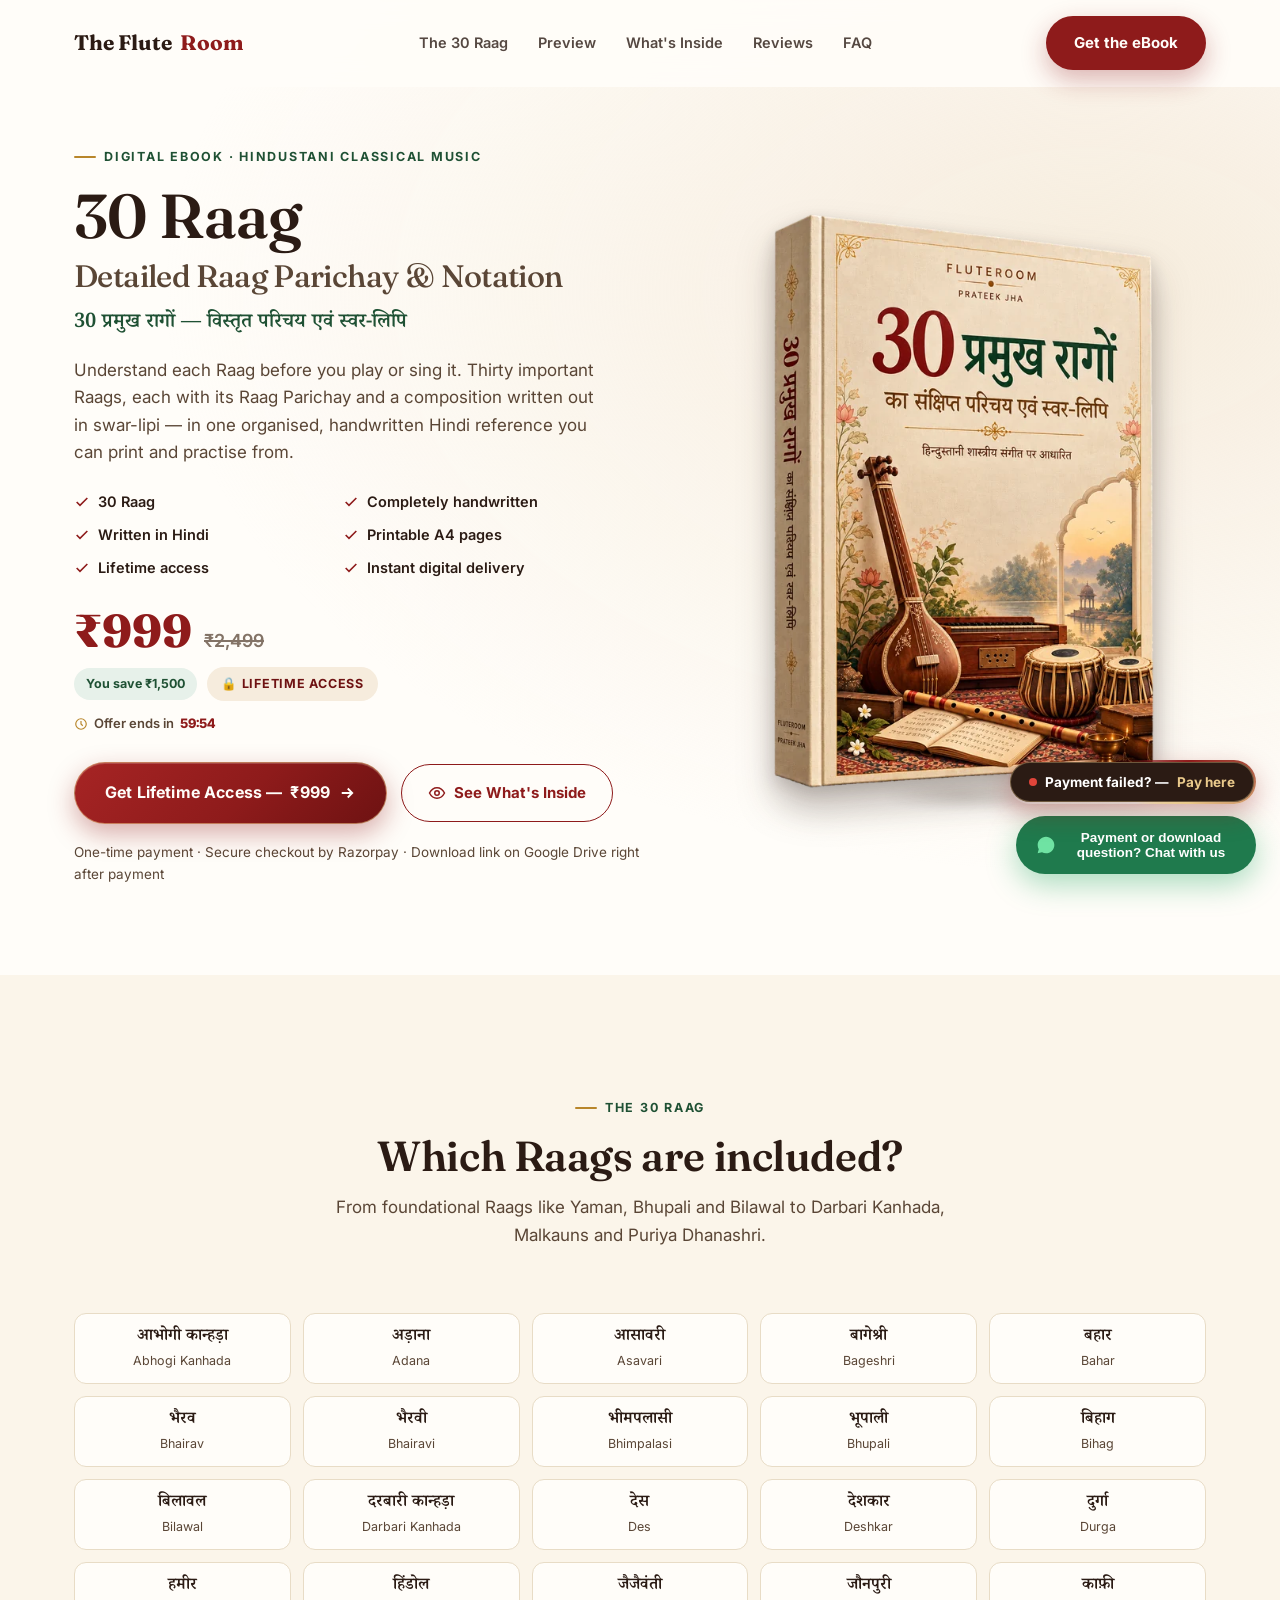
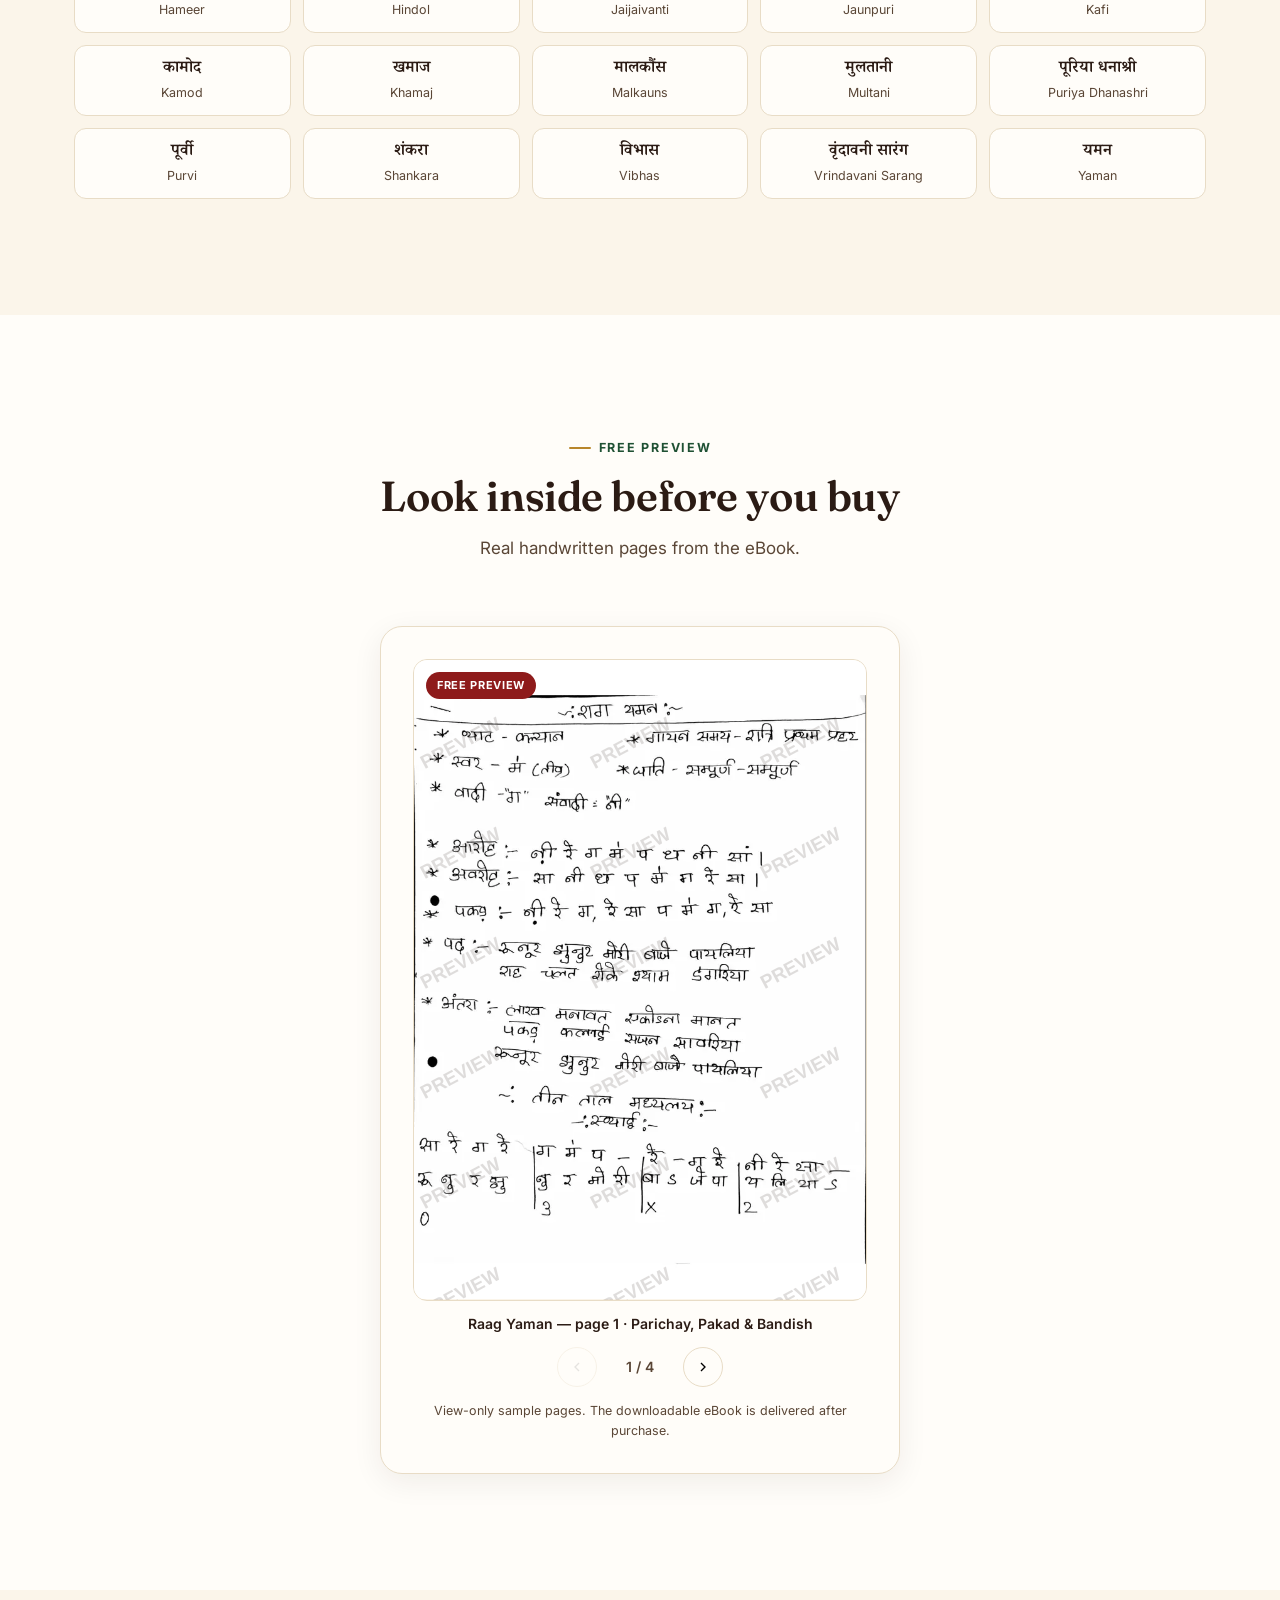
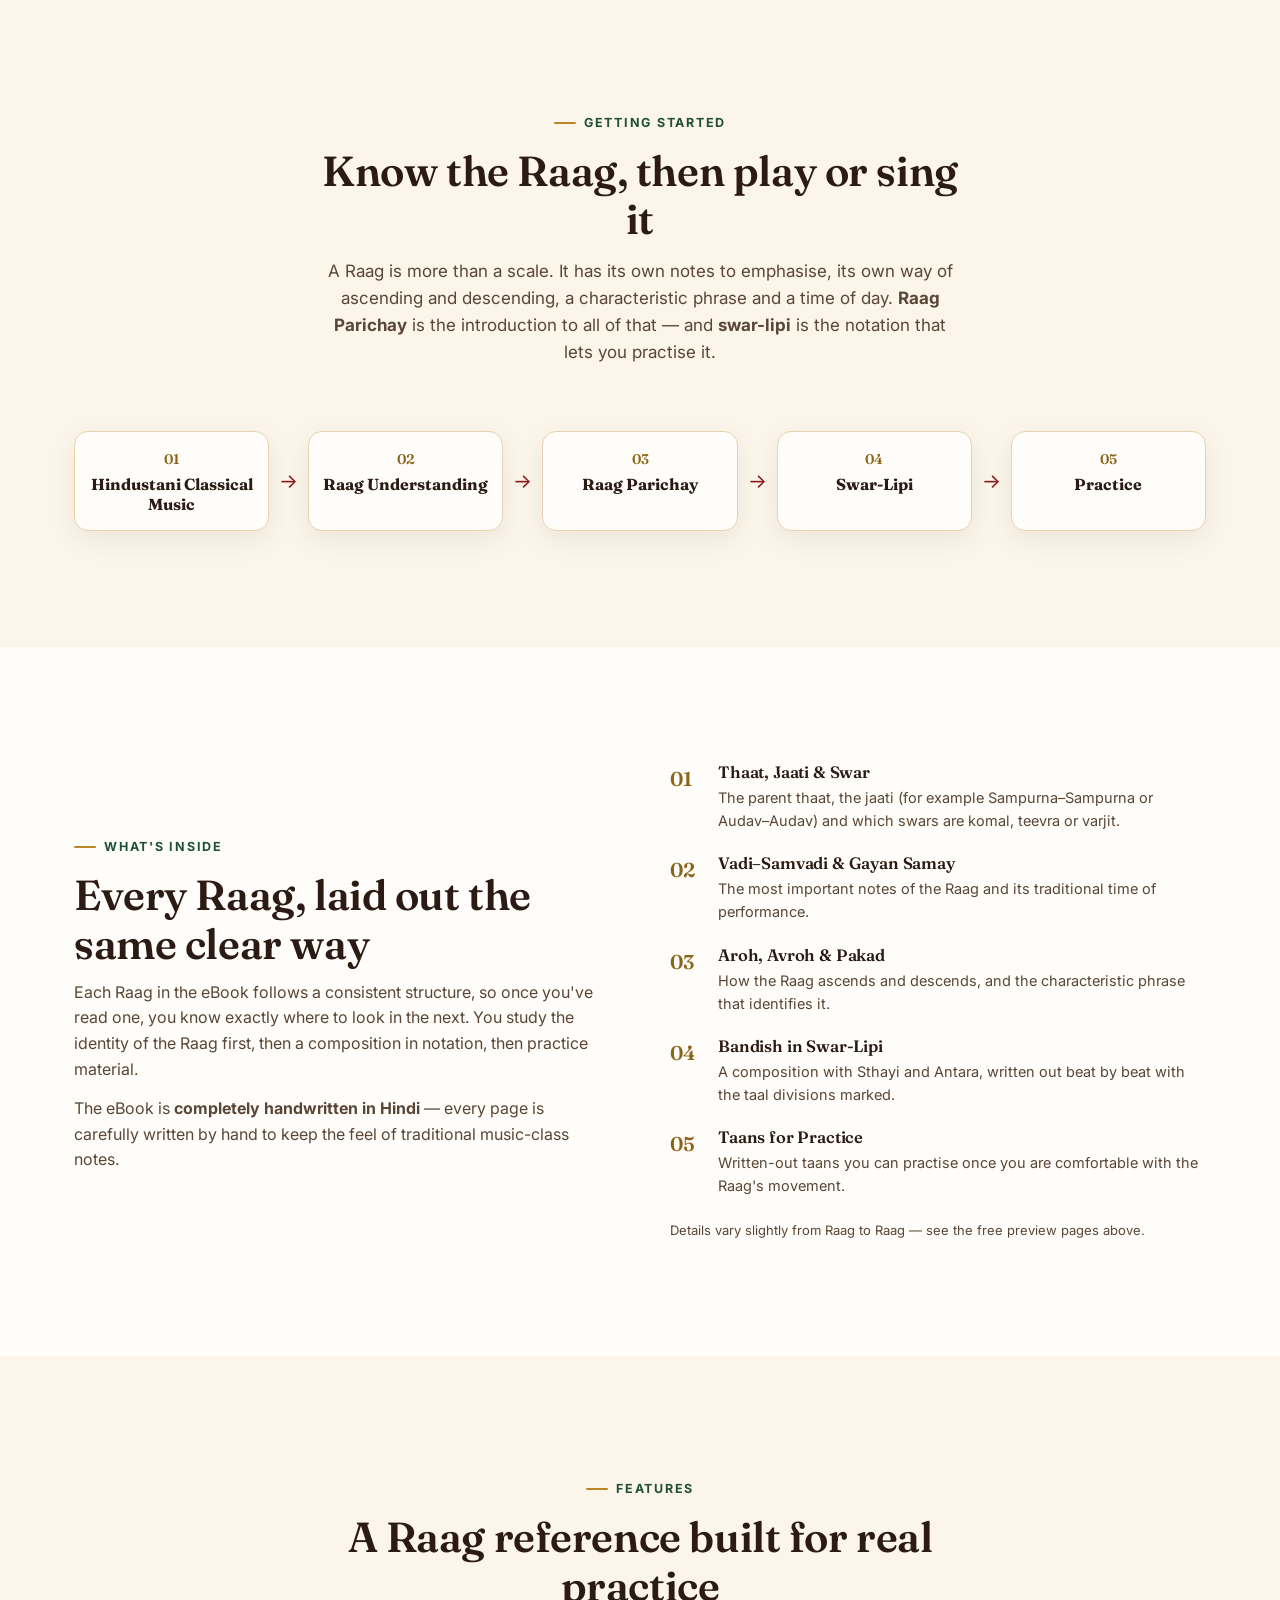
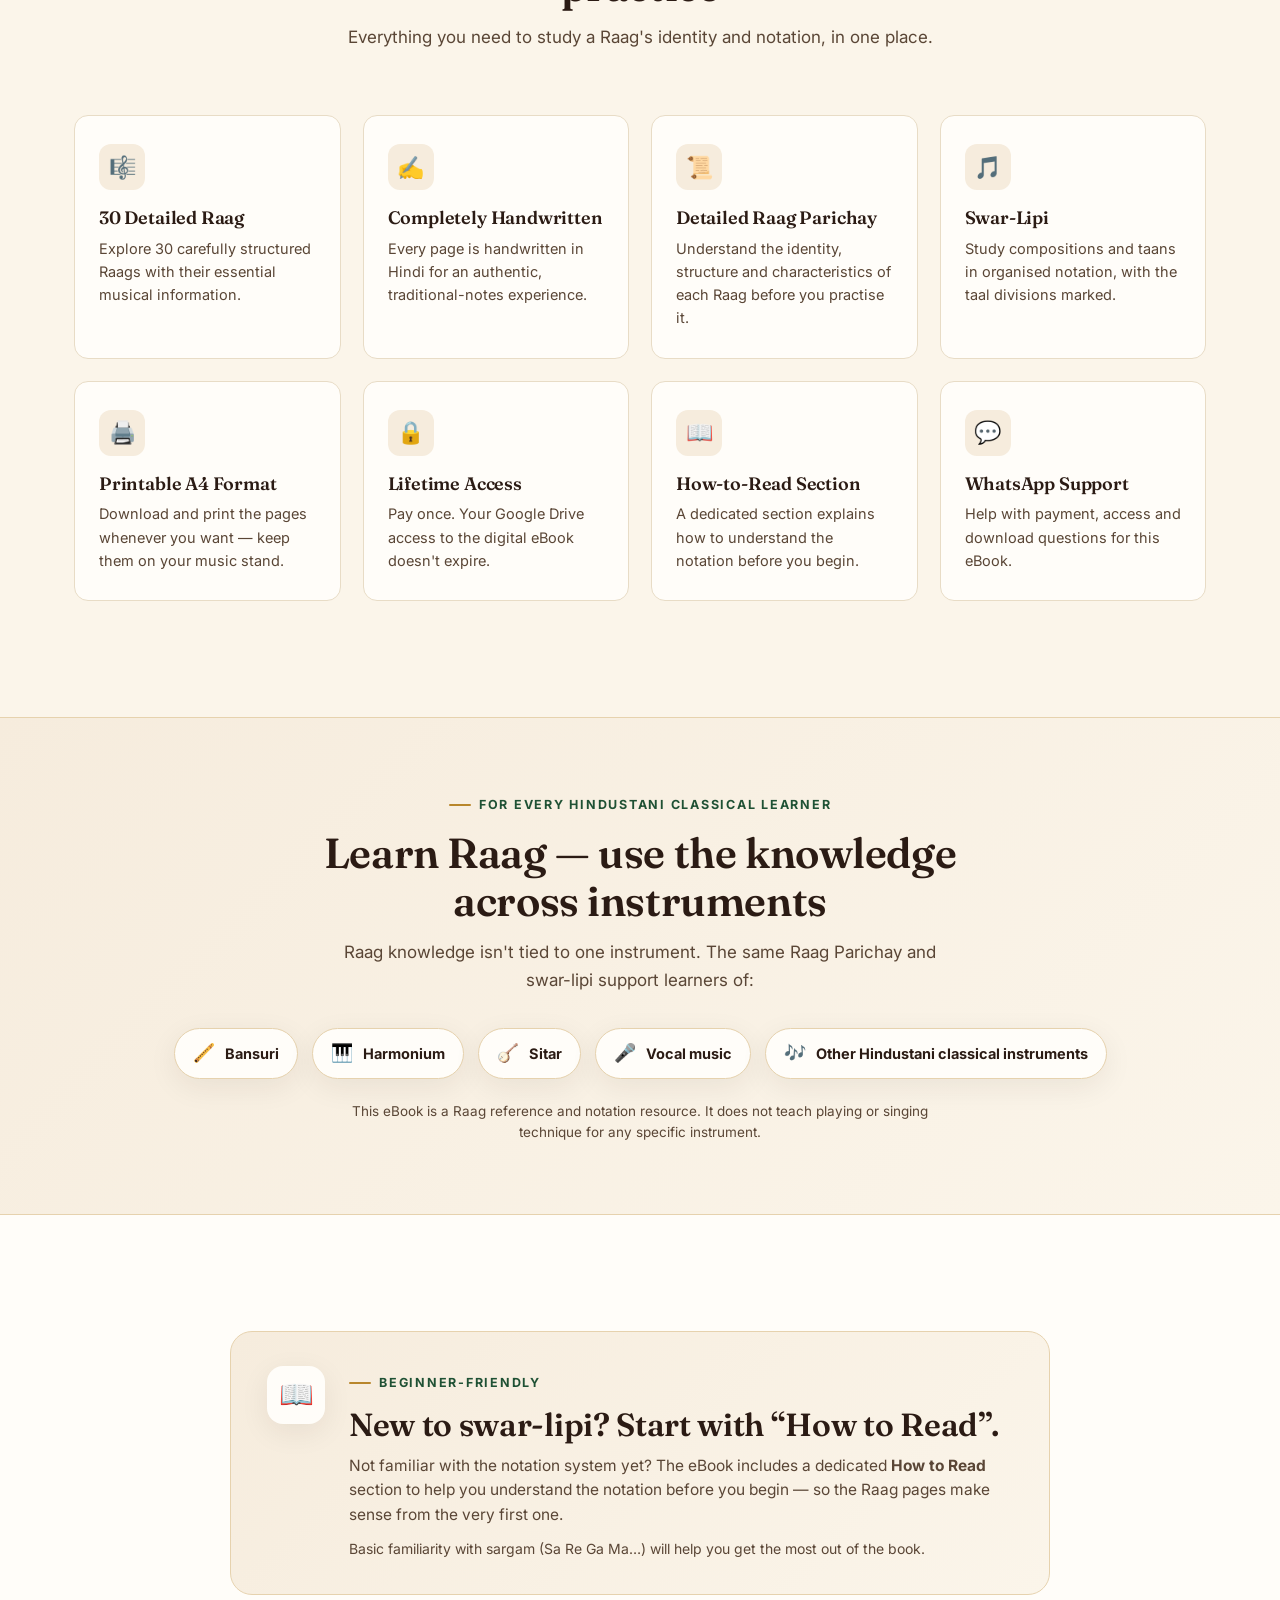
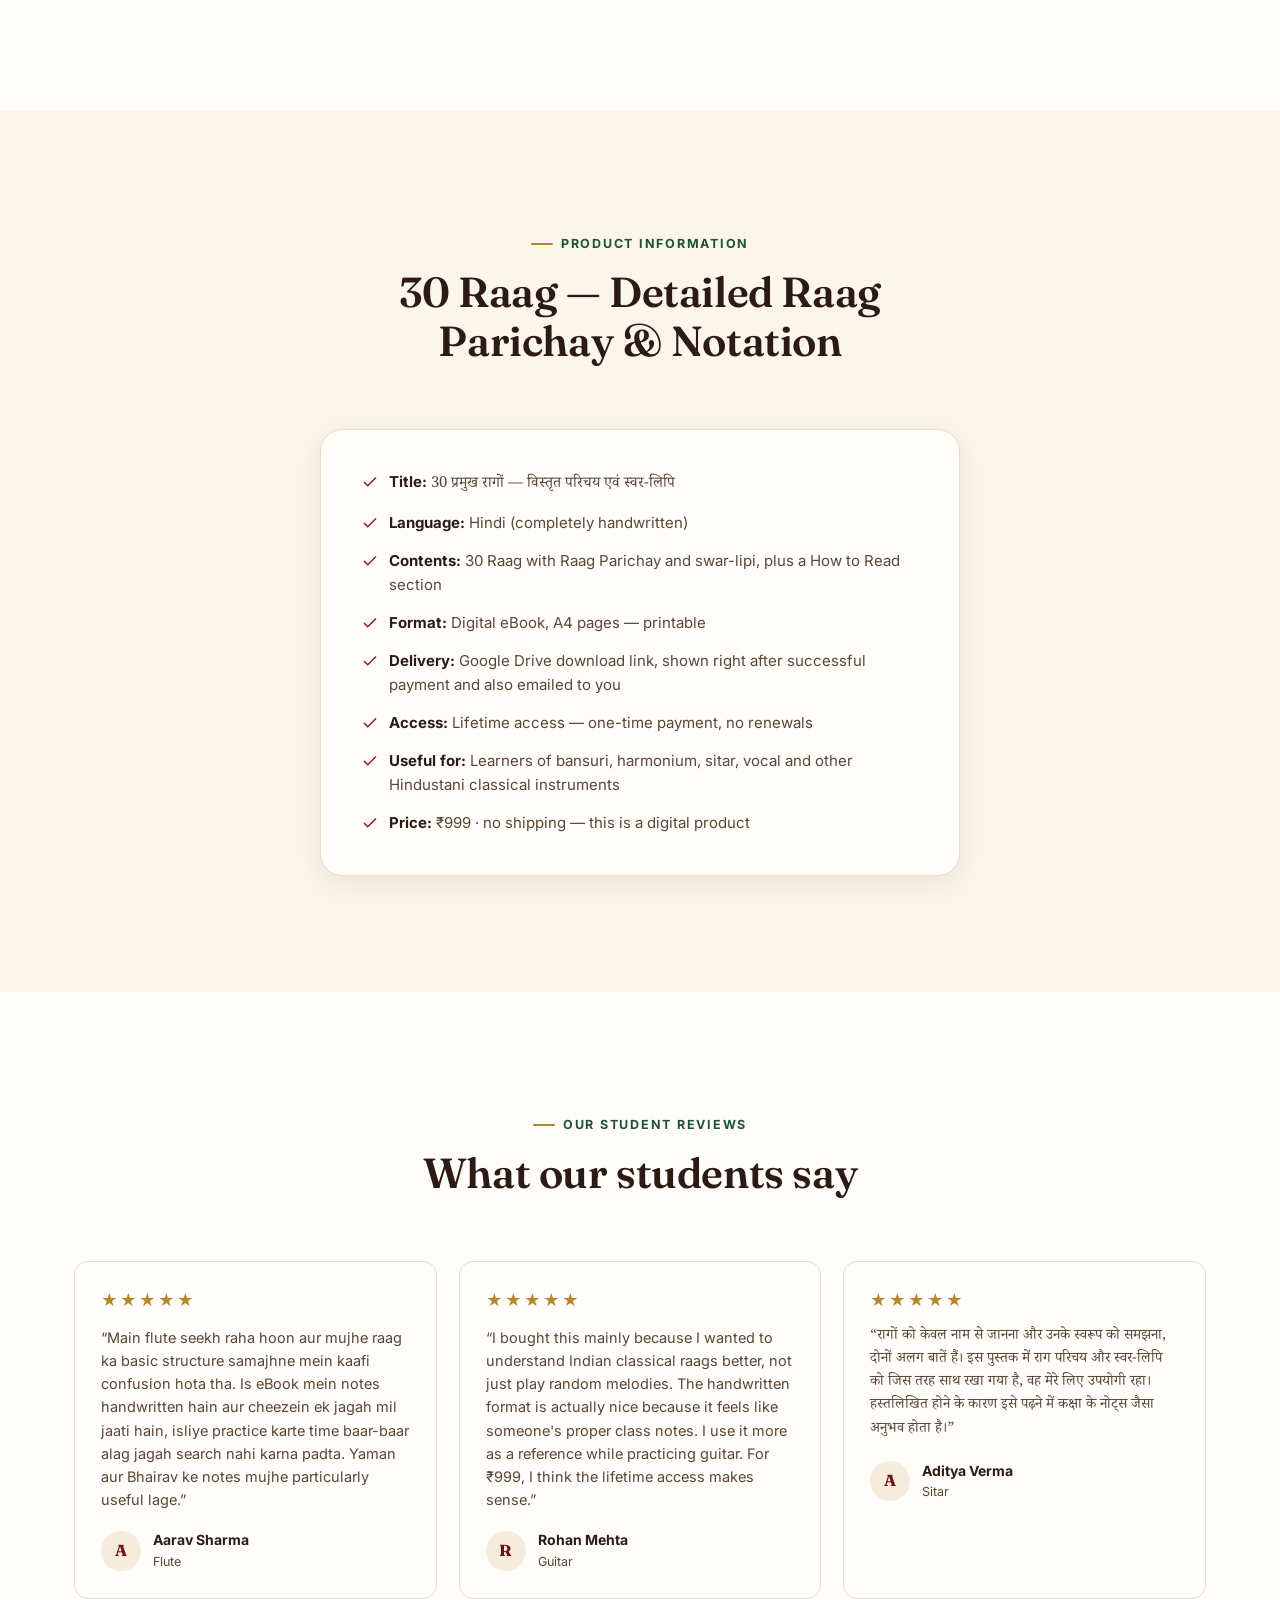
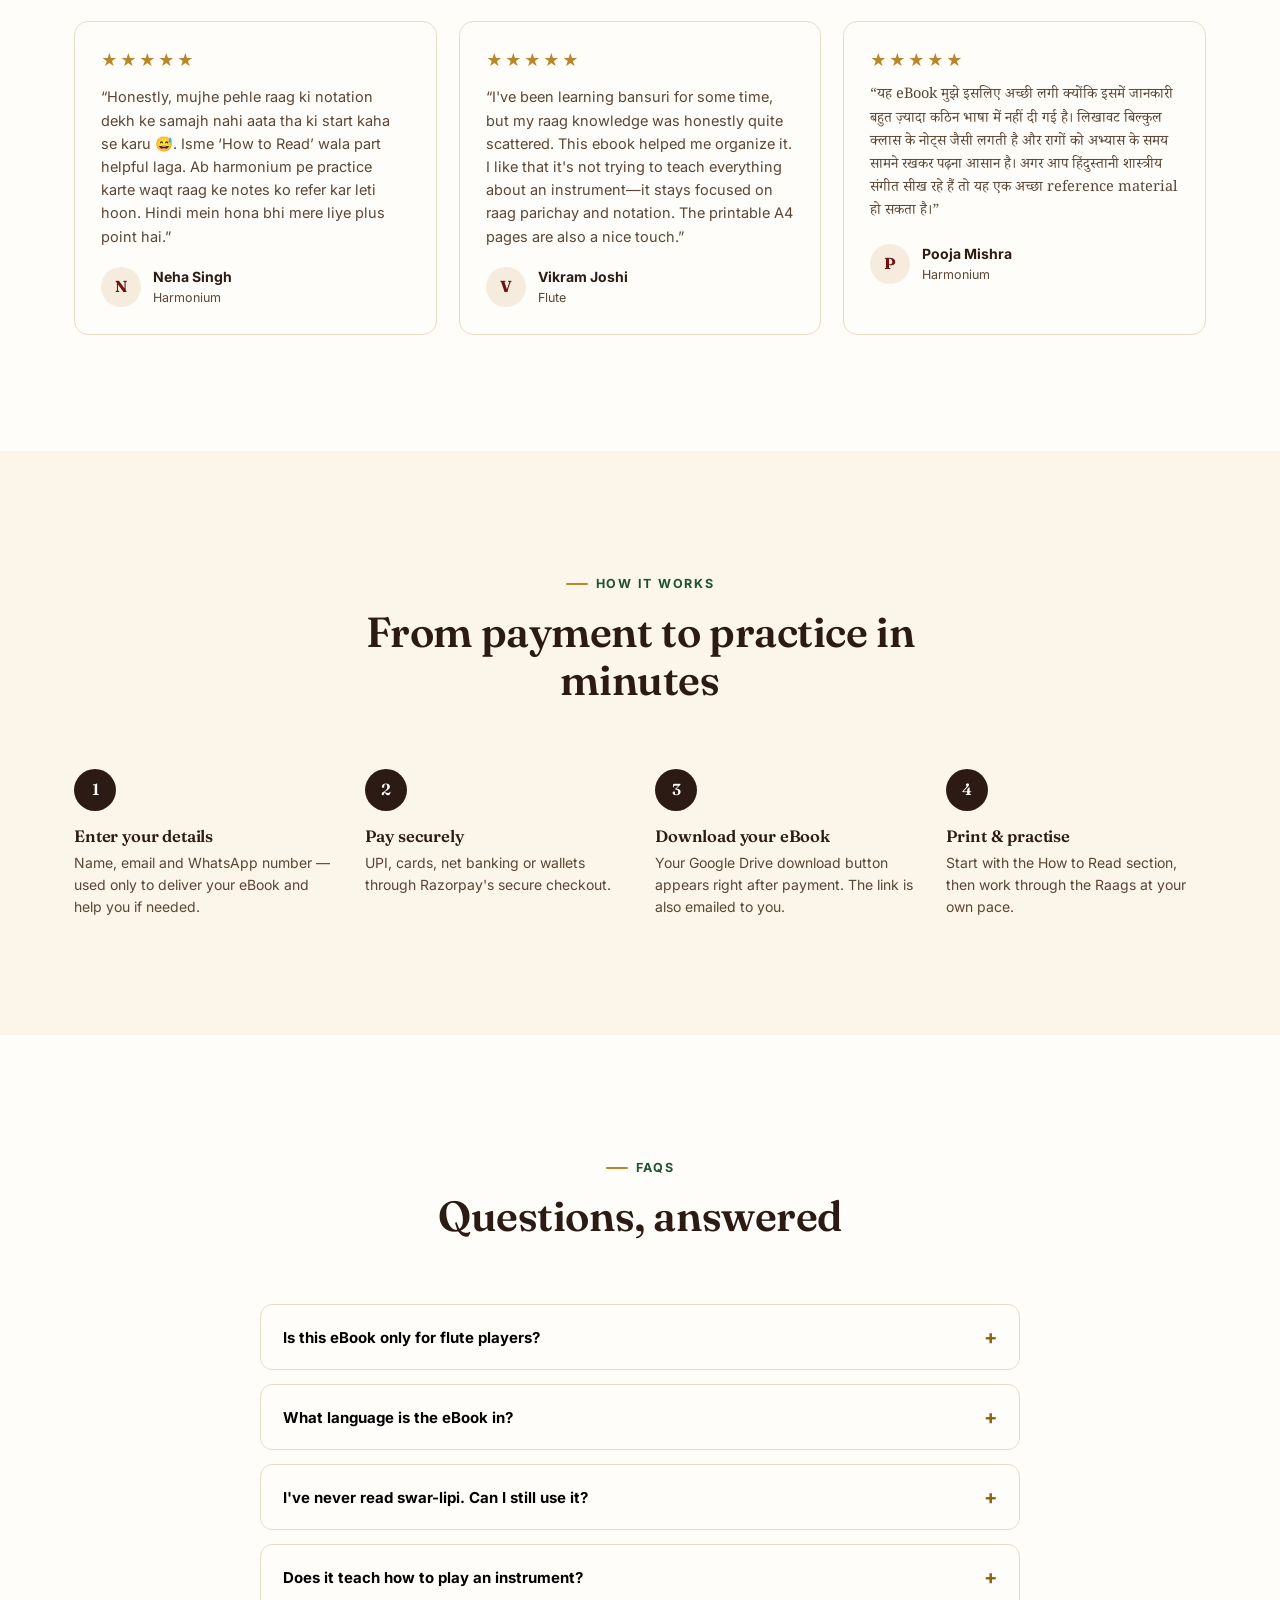
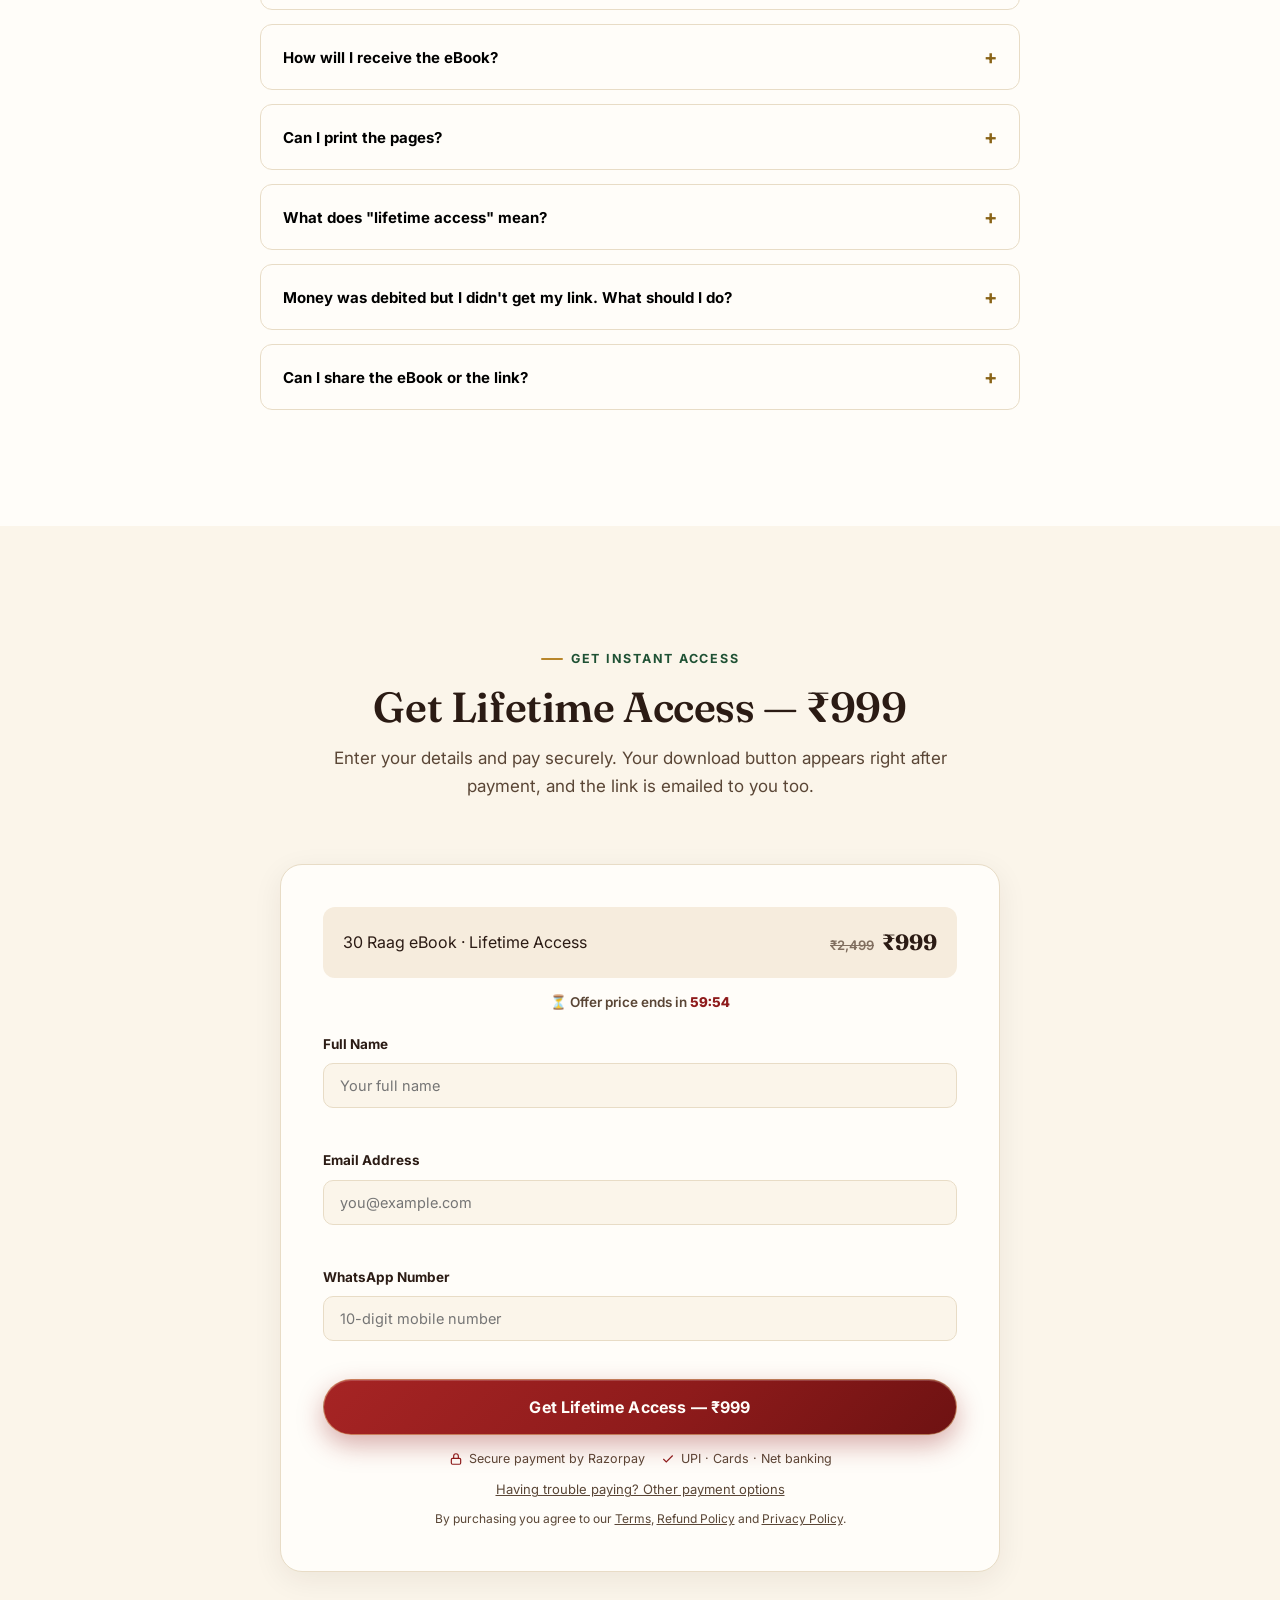
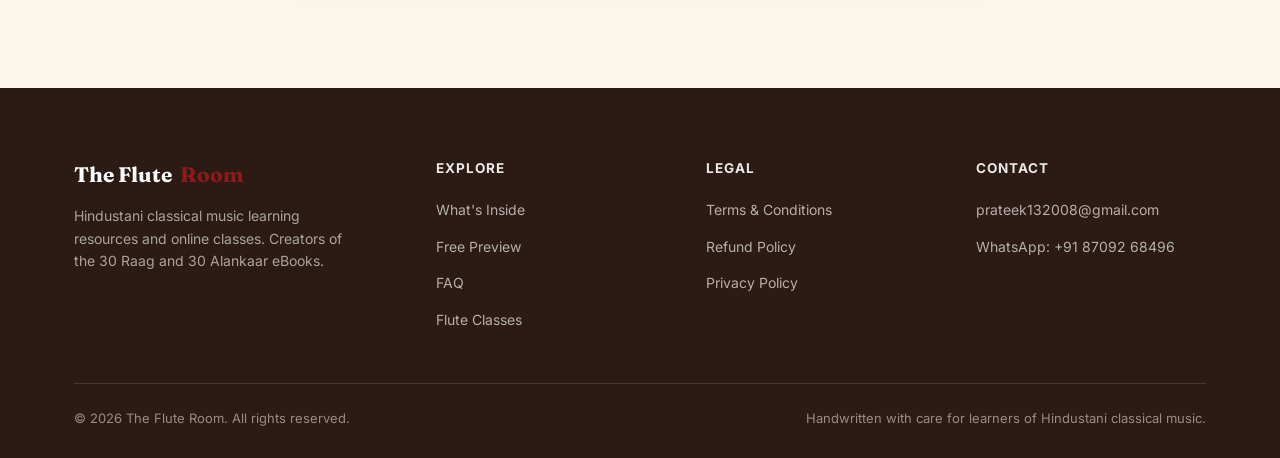
==== index.html @ 900dfd49 "Add files via upload" ====
<!DOCTYPE html>
<html lang="en">
<head>
<meta charset="UTF-8">
<meta name="viewport" content="width=device-width, initial-scale=1.0">
<title>30 Raag — Detailed Raag Parichay &amp; Notation (Hindi eBook, ₹999) | The Flute Room</title>
<meta name="description" content="A completely handwritten Hindi eBook covering 30 important Raags of Hindustani classical music — Raag Parichay and swar-lipi (notation) for each. Printable A4 pages, lifetime access, ₹999.">
<meta name="theme-color" content="#8E1B1B">

<!-- Open Graph (link previews on WhatsApp / Facebook).
     Once your domain is live, change og:image to the FULL URL, e.g.
     https://YOUR-DOMAIN/assets/og-image.jpg  (see SETUP_GUIDE.md → Deployment) -->
<meta property="og:type" content="product">
<meta property="og:title" content="30 Raag — Detailed Raag Parichay & Notation">
<meta property="og:description" content="Handwritten Hindi eBook · 30 Raag · Raag Parichay + Swar-Lipi · Printable A4 · Lifetime access · ₹999">
<meta property="og:image" content="assets/og-image.jpg">
<link rel="icon" href="assets/raag-ebook-cover-200.webp" type="image/webp">

<!-- Performance: connect early to the hosts checkout needs -->
<link rel="preconnect" href="https://fonts.googleapis.com">
<link rel="preconnect" href="https://fonts.gstatic.com" crossorigin>
<link rel="preconnect" href="https://checkout.razorpay.com">
<link rel="preconnect" href="https://api.razorpay.com">
<link rel="preconnect" href="https://script.google.com">
<link rel="preload" as="image" href="assets/raag-ebook-cover-760.webp" imagesrcset="assets/raag-ebook-cover-480.webp 480w, assets/raag-ebook-cover-760.webp 760w" imagesizes="(max-width: 430px) 200px, (max-width: 980px) 230px, 380px" fetchpriority="high">
<link rel="stylesheet" href="https://fonts.googleapis.com/css2?family=Fraunces:opsz,wght@9..144,400;9..144,500;9..144,600;9..144,700&family=Inter:wght@400;500;600;700;800&family=Noto+Serif+Devanagari:wght@500;600&display=swap">
<link rel="stylesheet" href="css/style.css">
<link rel="stylesheet" href="css/ebook.css">
<style>
  /* "See What's Inside" — secondary hero button (links to #preview) */
  .ebook-hero .hero-actions { align-items: center; }
  .btn-preview { padding: 16px 26px; border-color: var(--orange); color: var(--orange); background: var(--white); }
  .btn-preview:hover { background: var(--orange); color: #fff; }
  #preview { scroll-margin-top: 70px; }
</style>

<!-- Scripts: all deferred (never block rendering) and run in this order.
     config → common → tracking (the ONLY Meta Pixel code) → Razorpay → page -->
<script src="js/config.js" defer></script>
<script src="js/common.js" defer></script>
<script src="js/tracking.js" defer></script>
<script src="https://checkout.razorpay.com/v1/checkout.js" defer></script>
<script src="js/ebook.js" defer></script>

<script type="application/ld+json">
{
  "@context": "https://schema.org",
  "@type": "Product",
  "name": "30 Raag — Detailed Raag Parichay & Notation (30 प्रमुख रागों — विस्तृत परिचय एवं स्वर-लिपि)",
  "description": "Completely handwritten Hindi eBook covering 30 Raags of Hindustani classical music with Raag Parichay and swar-lipi. Printable A4 pages, lifetime digital access.",
  "brand": { "@type": "Brand", "name": "The Flute Room" },
  "inLanguage": "hi",
  "offers": { "@type": "Offer", "price": "999", "priceCurrency": "INR", "availability": "https://schema.org/InStock" }
}
</script>
</head>
<body>

<!-- ============================= HEADER (same as the Alankaar site) ============================= -->
<header class="site-header" id="siteHeader">
  <div class="container">
    <a href="index.html" class="logo">The Flute <span>Room</span></a>
    <nav class="nav-links" aria-label="Page sections">
      <a href="#raag-list">The 30 Raag</a>
      <a href="#preview">Preview</a>
      <a href="#inside">What's Inside</a>
      <a href="#reviews">Reviews</a>
      <a href="#faq">FAQ</a>
    </nav>
    <div class="header-cta">
      <a href="#buy" class="btn btn-primary">Get the eBook</a>
      <button class="nav-toggle" id="navToggle" aria-label="Open menu" type="button">
        <span></span><span></span><span></span>
      </button>
    </div>
  </div>
</header>

<div class="mobile-drawer" id="mobileDrawer">
  <button class="drawer-close" id="drawerClose" aria-label="Close menu" type="button">&times;</button>
  <a href="#raag-list">The 30 Raag</a>
  <a href="#preview">Preview</a>
  <a href="#inside">What's Inside</a>
  <a href="#reviews">Reviews</a>
  <a href="#faq">FAQ</a>
  <a href="#buy" class="btn btn-primary btn-block">Get the eBook</a>
</div>

<div class="recovery-banner" id="recoveryBanner" role="status" aria-live="polite"></div>

<main>
<!-- ============================= HERO ============================= -->
<section class="ebook-hero">
  <div class="container">
    <div class="ebook-hero-copy reveal">
      <div class="eyebrow">Digital eBook · Hindustani Classical Music</div>
      <h1>30 Raag <span class="h1-sub">Detailed Raag Parichay &amp; Notation</span></h1>
      <p class="ebook-hero-hindi" lang="hi">30 प्रमुख रागों — विस्तृत परिचय एवं स्वर-लिपि</p>
      <p class="lede">Understand each Raag before you play or sing it. Thirty important Raags, each with its Raag Parichay and a composition written out in swar-lipi — in one organised, handwritten Hindi reference you can print and practise from.</p>

      <ul class="ebook-hero-points">
        <li><svg width="16" height="16" viewBox="0 0 24 24" fill="none" stroke="currentColor" stroke-width="2.4" aria-hidden="true"><path d="M20 6L9 17l-5-5"/></svg>30 Raag</li>
        <li><svg width="16" height="16" viewBox="0 0 24 24" fill="none" stroke="currentColor" stroke-width="2.4" aria-hidden="true"><path d="M20 6L9 17l-5-5"/></svg>Completely handwritten</li>
        <li><svg width="16" height="16" viewBox="0 0 24 24" fill="none" stroke="currentColor" stroke-width="2.4" aria-hidden="true"><path d="M20 6L9 17l-5-5"/></svg>Written in Hindi</li>
        <li><svg width="16" height="16" viewBox="0 0 24 24" fill="none" stroke="currentColor" stroke-width="2.4" aria-hidden="true"><path d="M20 6L9 17l-5-5"/></svg>Printable A4 pages</li>
        <li><svg width="16" height="16" viewBox="0 0 24 24" fill="none" stroke="currentColor" stroke-width="2.4" aria-hidden="true"><path d="M20 6L9 17l-5-5"/></svg>Lifetime access</li>
        <li><svg width="16" height="16" viewBox="0 0 24 24" fill="none" stroke="currentColor" stroke-width="2.4" aria-hidden="true"><path d="M20 6L9 17l-5-5"/></svg>Instant digital delivery</li>
      </ul>

      <div class="ebook-price-block">
        <div class="ebook-price-main">
          <span class="ebook-price" data-price>₹999</span>
          <s class="ebook-price-original" data-original-price aria-label="Original price">₹2,499</s>
        </div>
        <div class="ebook-price-sub">
          <span class="ebook-save-badge" data-save-badge>You save ₹1,500</span>
          <span class="ebook-access-pill">🔒 Lifetime Access</span>
        </div>
        <span class="ebook-countdown" data-offer-timer hidden>
          <svg width="14" height="14" viewBox="0 0 24 24" fill="none" stroke="currentColor" stroke-width="2" aria-hidden="true"><circle cx="12" cy="12" r="9"/><path d="M12 7v5l3 3"/></svg>
          Offer ends in <span class="ebook-countdown-time" data-offer-time>60:00</span>
        </span>
      </div>

      <div class="hero-actions">
        <span class="cta-wrap"><a href="#buy" class="btn btn-primary btn-cta">Get Lifetime Access — <span data-price>₹999</span>
          <svg class="cta-arrow" width="18" height="18" viewBox="0 0 24 24" fill="none" stroke="currentColor" stroke-width="2.4" aria-hidden="true"><path d="M5 12h14M13 6l6 6-6 6"/></svg></a></span>
        <!-- Secondary button: scrolls to the Free Preview section -->
        <a href="#preview" class="btn btn-outline btn-preview">
          <svg width="18" height="18" viewBox="0 0 24 24" fill="none" stroke="currentColor" stroke-width="2" aria-hidden="true"><path d="M2 12s3.6-7 10-7 10 7 10 7-3.6 7-10 7S2 12 2 12z"/><circle cx="12" cy="12" r="3"/></svg>
          See What's Inside</a>
      </div>
      <p class="ebook-hero-note">One-time payment · Secure checkout by Razorpay · Download link on Google Drive right after payment</p>
    </div>

    <div class="ebook-showcase reveal">
      <div class="ebook-cover-frame">
        <img src="assets/raag-ebook-cover-760.webp"
             srcset="assets/raag-ebook-cover-480.webp 480w, assets/raag-ebook-cover-760.webp 760w"
             sizes="(max-width: 430px) 200px, (max-width: 980px) 230px, 380px"
             width="760" height="1148" fetchpriority="high" decoding="async"
             alt="Cover of the 30 Raag eBook — 30 प्रमुख रागों का परिचय एवं स्वर-लिपि, by Prateek Jha, The Flute Room">
      </div>
      <div class="ebook-ground-shadow" aria-hidden="true"></div>
    </div>
  </div>
</section>

<!-- ============================= THE 30 RAAG ============================= -->
<section class="alt" id="raag-list">
  <div class="container">
    <div class="section-head center reveal">
      <div class="eyebrow">The 30 Raag</div>
      <h2>Which Raags are included?</h2>
      <p>From foundational Raags like Yaman, Bhupali and Bilawal to Darbari Kanhada, Malkauns and Puriya Dhanashri.</p>
    </div>
    <div class="raag-grid reveal">
      <div class="raag-chip"><span class="hi" lang="hi">आभोगी कान्हड़ा</span><span class="en">Abhogi Kanhada</span></div>
      <div class="raag-chip"><span class="hi" lang="hi">अड़ाना</span><span class="en">Adana</span></div>
      <div class="raag-chip"><span class="hi" lang="hi">आसावरी</span><span class="en">Asavari</span></div>
      <div class="raag-chip"><span class="hi" lang="hi">बागेश्री</span><span class="en">Bageshri</span></div>
      <div class="raag-chip"><span class="hi" lang="hi">बहार</span><span class="en">Bahar</span></div>
      <div class="raag-chip"><span class="hi" lang="hi">भैरव</span><span class="en">Bhairav</span></div>
      <div class="raag-chip"><span class="hi" lang="hi">भैरवी</span><span class="en">Bhairavi</span></div>
      <div class="raag-chip"><span class="hi" lang="hi">भीमपलासी</span><span class="en">Bhimpalasi</span></div>
      <div class="raag-chip"><span class="hi" lang="hi">भूपाली</span><span class="en">Bhupali</span></div>
      <div class="raag-chip"><span class="hi" lang="hi">बिहाग</span><span class="en">Bihag</span></div>
      <div class="raag-chip"><span class="hi" lang="hi">बिलावल</span><span class="en">Bilawal</span></div>
      <div class="raag-chip"><span class="hi" lang="hi">दरबारी कान्हड़ा</span><span class="en">Darbari Kanhada</span></div>
      <div class="raag-chip"><span class="hi" lang="hi">देस</span><span class="en">Des</span></div>
      <div class="raag-chip"><span class="hi" lang="hi">देशकार</span><span class="en">Deshkar</span></div>
      <div class="raag-chip"><span class="hi" lang="hi">दुर्गा</span><span class="en">Durga</span></div>
      <div class="raag-chip"><span class="hi" lang="hi">हमीर</span><span class="en">Hameer</span></div>
      <div class="raag-chip"><span class="hi" lang="hi">हिंडोल</span><span class="en">Hindol</span></div>
      <div class="raag-chip"><span class="hi" lang="hi">जैजैवंती</span><span class="en">Jaijaivanti</span></div>
      <div class="raag-chip"><span class="hi" lang="hi">जौनपुरी</span><span class="en">Jaunpuri</span></div>
      <div class="raag-chip"><span class="hi" lang="hi">काफ़ी</span><span class="en">Kafi</span></div>
      <div class="raag-chip"><span class="hi" lang="hi">कामोद</span><span class="en">Kamod</span></div>
      <div class="raag-chip"><span class="hi" lang="hi">खमाज</span><span class="en">Khamaj</span></div>
      <div class="raag-chip"><span class="hi" lang="hi">मालकौंस</span><span class="en">Malkauns</span></div>
      <div class="raag-chip"><span class="hi" lang="hi">मुलतानी</span><span class="en">Multani</span></div>
      <div class="raag-chip"><span class="hi" lang="hi">पूरिया धनाश्री</span><span class="en">Puriya Dhanashri</span></div>
      <div class="raag-chip"><span class="hi" lang="hi">पूर्वी</span><span class="en">Purvi</span></div>
      <div class="raag-chip"><span class="hi" lang="hi">शंकरा</span><span class="en">Shankara</span></div>
      <div class="raag-chip"><span class="hi" lang="hi">विभास</span><span class="en">Vibhas</span></div>
      <div class="raag-chip"><span class="hi" lang="hi">वृंदावनी सारंग</span><span class="en">Vrindavani Sarang</span></div>
      <div class="raag-chip"><span class="hi" lang="hi">यमन</span><span class="en">Yaman</span></div>
    </div>
  </div>
</section>

<!-- ============================= FREE PREVIEW ============================= -->
<section id="preview">
  <div class="container">
    <div class="section-head center reveal">
      <div class="eyebrow">Free Preview</div>
      <h2>Look inside before you buy</h2>
      <p>Real handwritten pages from the eBook.</p>
    </div>
    <div class="ebook-preview-card reveal">
      <div class="ebook-preview-viewer">
        <span class="ebook-preview-badge">Free Preview</span>
        <img id="previewImg" src="assets/preview/raag-preview-1.webp" width="720" height="1018" loading="lazy" decoding="async" draggable="false"
             alt="Handwritten sample page from the 30 Raag eBook: Raag Yaman">
        <div class="ebook-preview-watermark" aria-hidden="true"></div>
      </div>
      <p class="ebook-preview-caption" id="previewCaption" aria-live="polite">Raag Yaman — page 1</p>
      <div class="ebook-preview-nav">
        <button type="button" class="slider-btn" id="previewPrev" aria-label="Previous preview page">
          <svg width="16" height="16" viewBox="0 0 24 24" fill="none" stroke="currentColor" stroke-width="2" aria-hidden="true"><path d="M15 18l-6-6 6-6"/></svg>
        </button>
        <span class="ebook-preview-counter" id="previewCounter">1 / 4</span>
        <button type="button" class="slider-btn" id="previewNext" aria-label="Next preview page">
          <svg width="16" height="16" viewBox="0 0 24 24" fill="none" stroke="currentColor" stroke-width="2" aria-hidden="true"><path d="M9 18l6-6-6-6"/></svg>
        </button>
      </div>
      <p class="ebook-preview-note">View-only sample pages. The downloadable eBook is delivered after purchase.</p>
    </div>
  </div>
</section>

<!-- ============================= WHAT IS RAAG PARICHAY? ============================= -->
<section class="alt" id="about-raag">
  <div class="container">
    <div class="section-head center reveal">
      <div class="eyebrow">Getting Started</div>
      <h2>Know the Raag, then play or sing it</h2>
      <p>A Raag is more than a scale. It has its own notes to emphasise, its own way of ascending and descending, a characteristic phrase and a time of day. <strong>Raag Parichay</strong> is the introduction to all of that — and <strong>swar-lipi</strong> is the notation that lets you practise it.</p>
    </div>
    <div class="learn-path reveal-stagger" aria-label="Learning path">
      <div class="learn-step"><span class="n">01</span><strong>Hindustani Classical Music</strong></div>
      <div class="learn-arrow" aria-hidden="true">→</div>
      <div class="learn-step"><span class="n">02</span><strong>Raag Understanding</strong></div>
      <div class="learn-arrow" aria-hidden="true">→</div>
      <div class="learn-step"><span class="n">03</span><strong>Raag Parichay</strong></div>
      <div class="learn-arrow" aria-hidden="true">→</div>
      <div class="learn-step"><span class="n">04</span><strong>Swar-Lipi</strong></div>
      <div class="learn-arrow" aria-hidden="true">→</div>
      <div class="learn-step"><span class="n">05</span><strong>Practice</strong></div>
    </div>
  </div>
</section>

<!-- ============================= WHAT EACH RAAG COVERS (reuses .why-grid) ============================= -->
<section id="inside">
  <div class="container why-grid">
    <div class="reveal">
      <div class="eyebrow">What's Inside</div>
      <h2 style="font-size:clamp(28px,4vw,42px);">Every Raag, laid out the same clear way</h2>
      <p style="color:var(--ink-soft); margin-top:12px;">Each Raag in the eBook follows a consistent structure, so once you've read one, you know exactly where to look in the next. You study the identity of the Raag first, then a composition in notation, then practice material.</p>
      <p style="color:var(--ink-soft); margin-top:14px;">The eBook is <strong>completely handwritten in Hindi</strong> — every page is carefully written by hand to keep the feel of traditional music-class notes.</p>
    </div>
    <div class="why-list reveal-stagger">
      <div class="why-item"><span class="why-num">01</span><div><h4>Thaat, Jaati &amp; Swar</h4><p>The parent thaat, the jaati (for example Sampurna–Sampurna or Audav–Audav) and which swars are komal, teevra or varjit.</p></div></div>
      <div class="why-item"><span class="why-num">02</span><div><h4>Vadi–Samvadi &amp; Gayan Samay</h4><p>The most important notes of the Raag and its traditional time of performance.</p></div></div>
      <div class="why-item"><span class="why-num">03</span><div><h4>Aroh, Avroh &amp; Pakad</h4><p>How the Raag ascends and descends, and the characteristic phrase that identifies it.</p></div></div>
      <div class="why-item"><span class="why-num">04</span><div><h4>Bandish in Swar-Lipi</h4><p>A composition with Sthayi and Antara, written out beat by beat with the taal divisions marked.</p></div></div>
      <div class="why-item"><span class="why-num">05</span><div><h4>Taans for Practice</h4><p>Written-out taans you can practise once you are comfortable with the Raag's movement.</p></div></div>
      <p style="font-size:13px;color:var(--ink-soft);">Details vary slightly from Raag to Raag — see the free preview pages above.</p>
    </div>
  </div>
</section>

<!-- ============================= FEATURES ============================= -->
<section class="alt" id="features">
  <div class="container">
    <div class="section-head center reveal">
      <div class="eyebrow">Features</div>
      <h2>A Raag reference built for real practice</h2>
      <p>Everything you need to study a Raag's identity and notation, in one place.</p>
    </div>
    <div class="ebook-benefit-grid reveal-stagger">
      <div class="benefit-card"><div class="benefit-icon" aria-hidden="true">🎼</div><h3>30 Detailed Raag</h3><p>Explore 30 carefully structured Raags with their essential musical information.</p></div>
      <div class="benefit-card"><div class="benefit-icon" aria-hidden="true">✍️</div><h3>Completely Handwritten</h3><p>Every page is handwritten in Hindi for an authentic, traditional-notes experience.</p></div>
      <div class="benefit-card"><div class="benefit-icon" aria-hidden="true">📜</div><h3>Detailed Raag Parichay</h3><p>Understand the identity, structure and characteristics of each Raag before you practise it.</p></div>
      <div class="benefit-card"><div class="benefit-icon" aria-hidden="true">🎵</div><h3>Swar-Lipi</h3><p>Study compositions and taans in organised notation, with the taal divisions marked.</p></div>
      <div class="benefit-card"><div class="benefit-icon" aria-hidden="true">🖨️</div><h3>Printable A4 Format</h3><p>Download and print the pages whenever you want — keep them on your music stand.</p></div>
      <div class="benefit-card"><div class="benefit-icon" aria-hidden="true">🔒</div><h3>Lifetime Access</h3><p>Pay once. Your Google Drive access to the digital eBook doesn't expire.</p></div>
      <div class="benefit-card"><div class="benefit-icon" aria-hidden="true">📖</div><h3>How-to-Read Section</h3><p>A dedicated section explains how to understand the notation before you begin.</p></div>
      <div class="benefit-card"><div class="benefit-icon" aria-hidden="true">💬</div><h3>WhatsApp Support</h3><p>Help with payment, access and download questions for this eBook.</p></div>
    </div>
  </div>
</section>

<!-- ============================= MULTI-INSTRUMENT ============================= -->
<section class="highlight-banner" id="instruments" style="padding:70px 0;">
  <div class="container">
    <div class="section-head center reveal" style="margin-bottom:34px;">
      <div class="eyebrow">For Every Hindustani Classical Learner</div>
      <h2>Learn Raag — use the knowledge across instruments</h2>
      <p>Raag knowledge isn't tied to one instrument. The same Raag Parichay and swar-lipi support learners of:</p>
    </div>
    <div class="instrument-row reveal-stagger">
      <span class="instrument-chip"><span aria-hidden="true">🪈</span>Bansuri</span>
      <span class="instrument-chip"><span aria-hidden="true">🎹</span>Harmonium</span>
      <span class="instrument-chip"><span aria-hidden="true">🪕</span>Sitar</span>
      <span class="instrument-chip"><span aria-hidden="true">🎤</span>Vocal music</span>
      <span class="instrument-chip"><span aria-hidden="true">🎶</span>Other Hindustani classical instruments</span>
    </div>
    <p class="fine-note">This eBook is a Raag reference and notation resource. It does not teach playing or singing technique for any specific instrument.</p>
  </div>
</section>

<!-- ============================= HOW TO READ ============================= -->
<section id="how-to-read">
  <div class="container">
    <div class="howto-card reveal">
      <div class="howto-icon" aria-hidden="true">📖</div>
      <div>
        <div class="eyebrow">Beginner-Friendly</div>
        <h2>New to swar-lipi? Start with “How to Read”.</h2>
        <p>Not familiar with the notation system yet? The eBook includes a dedicated <strong>How to Read</strong> section to help you understand the notation before you begin — so the Raag pages make sense from the very first one.</p>
        <p style="margin-top:10px;font-size:14px;">Basic familiarity with sargam (Sa Re Ga Ma…) will help you get the most out of the book.</p>
      </div>
    </div>
  </div>
</section>

<!-- ============================= PRODUCT INFORMATION ============================= -->
<section class="alt" id="product-info">
  <div class="container">
    <div class="section-head center reveal">
      <div class="eyebrow">Product Information</div>
      <h2>30 Raag — Detailed Raag Parichay &amp; Notation</h2>
    </div>
    <div class="ebook-info-card reveal">
      <ul class="ebook-info-list">
        <li><svg width="18" height="18" viewBox="0 0 24 24" fill="none" stroke="currentColor" stroke-width="2" aria-hidden="true"><path d="M20 6L9 17l-5-5"/></svg><span><strong>Title:</strong> <span lang="hi">30 प्रमुख रागों — विस्तृत परिचय एवं स्वर-लिपि</span></span></li>
        <li><svg width="18" height="18" viewBox="0 0 24 24" fill="none" stroke="currentColor" stroke-width="2" aria-hidden="true"><path d="M20 6L9 17l-5-5"/></svg><span><strong>Language:</strong> Hindi (completely handwritten)</span></li>
        <li><svg width="18" height="18" viewBox="0 0 24 24" fill="none" stroke="currentColor" stroke-width="2" aria-hidden="true"><path d="M20 6L9 17l-5-5"/></svg><span><strong>Contents:</strong> 30 Raag with Raag Parichay and swar-lipi, plus a How to Read section</span></li>
        <li><svg width="18" height="18" viewBox="0 0 24 24" fill="none" stroke="currentColor" stroke-width="2" aria-hidden="true"><path d="M20 6L9 17l-5-5"/></svg><span><strong>Format:</strong> Digital eBook, A4 pages — printable</span></li>
        <li><svg width="18" height="18" viewBox="0 0 24 24" fill="none" stroke="currentColor" stroke-width="2" aria-hidden="true"><path d="M20 6L9 17l-5-5"/></svg><span><strong>Delivery:</strong> Google Drive download link, shown right after successful payment and also emailed to you</span></li>
        <li><svg width="18" height="18" viewBox="0 0 24 24" fill="none" stroke="currentColor" stroke-width="2" aria-hidden="true"><path d="M20 6L9 17l-5-5"/></svg><span><strong>Access:</strong> Lifetime access — one-time payment, no renewals</span></li>
        <li><svg width="18" height="18" viewBox="0 0 24 24" fill="none" stroke="currentColor" stroke-width="2" aria-hidden="true"><path d="M20 6L9 17l-5-5"/></svg><span><strong>Useful for:</strong> Learners of bansuri, harmonium, sitar, vocal and other Hindustani classical instruments</span></li>
        <li><svg width="18" height="18" viewBox="0 0 24 24" fill="none" stroke="currentColor" stroke-width="2" aria-hidden="true"><path d="M20 6L9 17l-5-5"/></svg><span><strong>Price:</strong> <span data-price>₹999</span> · no shipping — this is a digital product</span></li>
      </ul>
    </div>
  </div>
</section>

<!-- ============================= OUR STUDENT REVIEWS =============================
     Filled from CONFIG.REVIEWS in js/config.js (name, instrument, text).
     The whole section stays hidden until at least one real review is added. -->
<section id="reviews" hidden>
  <div class="container">
    <div class="section-head center reveal">
      <div class="eyebrow">Our Student Reviews</div>
      <h2>What our students say</h2>
    </div>
    <div class="ebook-review-grid" id="reviewGrid"></div>
  </div>
</section>

<!-- ============================= HOW IT WORKS ============================= -->
<section class="alt" id="how-it-works">
  <div class="container">
    <div class="section-head center reveal">
      <div class="eyebrow">How It Works</div>
      <h2>From payment to practice in minutes</h2>
    </div>
    <div class="steps-grid reveal-stagger">
      <div class="step-card"><div class="step-num">1</div><h4>Enter your details</h4><p>Name, email and WhatsApp number — used only to deliver your eBook and help you if needed.</p></div>
      <div class="step-card"><div class="step-num">2</div><h4>Pay securely</h4><p>UPI, cards, net banking or wallets through Razorpay's secure checkout.</p></div>
      <div class="step-card"><div class="step-num">3</div><h4>Download your eBook</h4><p>Your Google Drive download button appears right after payment. The link is also emailed to you.</p></div>
      <div class="step-card"><div class="step-num">4</div><h4>Print &amp; practise</h4><p>Start with the How to Read section, then work through the Raags at your own pace.</p></div>
    </div>
  </div>
</section>

<!-- ============================= FAQ ============================= -->
<section id="faq">
  <div class="container">
    <div class="section-head center reveal">
      <div class="eyebrow">FAQs</div>
      <h2>Questions, answered</h2>
    </div>
    <div class="faq-list">
      <div class="faq-item"><button class="faq-q" type="button" aria-expanded="false">Is this eBook only for flute players? <span class="plus">+</span></button>
        <div class="faq-a"><p>No. It is based on Hindustani classical music, so the Raag Parichay and notation are useful whether you learn bansuri, harmonium, sitar, vocal music or another Hindustani classical instrument.</p></div></div>
      <div class="faq-item"><button class="faq-q" type="button" aria-expanded="false">What language is the eBook in? <span class="plus">+</span></button>
        <div class="faq-a"><p>The eBook is completely handwritten in Hindi. This website is in English, but the book itself is entirely in Hindi.</p></div></div>
      <div class="faq-item"><button class="faq-q" type="button" aria-expanded="false">I've never read swar-lipi. Can I still use it? <span class="plus">+</span></button>
        <div class="faq-a"><p>Yes — the eBook includes a dedicated How to Read section that explains the notation before you begin. Basic familiarity with sargam (Sa Re Ga Ma…) will help.</p></div></div>
      <div class="faq-item"><button class="faq-q" type="button" aria-expanded="false">Does it teach how to play an instrument? <span class="plus">+</span></button>
        <div class="faq-a"><p>No. This is a Raag reference and notation resource. It helps you understand and practise Raags, but it does not teach playing or singing technique for any specific instrument.</p></div></div>
      <div class="faq-item"><button class="faq-q" type="button" aria-expanded="false">How will I receive the eBook? <span class="plus">+</span></button>
        <div class="faq-a"><p>Right after a successful payment you're taken to your download page, where a Google Drive download button appears. The same link is also emailed to the address you enter.</p></div></div>
      <div class="faq-item"><button class="faq-q" type="button" aria-expanded="false">Can I print the pages? <span class="plus">+</span></button>
        <div class="faq-a"><p>Yes. The pages are A4 format and printable for your own personal practice.</p></div></div>
      <div class="faq-item"><button class="faq-q" type="button" aria-expanded="false">What does "lifetime access" mean? <span class="plus">+</span></button>
        <div class="faq-a"><p>You pay once and there are no renewals. Your access to the eBook through the Google Drive link does not expire. We also recommend downloading a copy to your own device.</p></div></div>
      <div class="faq-item"><button class="faq-q" type="button" aria-expanded="false">Money was debited but I didn't get my link. What should I do? <span class="plus">+</span></button>
        <div class="faq-a"><p>Please don't pay again. Message us on WhatsApp with your Payment ID or the email/phone you used, and we'll verify the payment and send your link.</p></div></div>
      <div class="faq-item"><button class="faq-q" type="button" aria-expanded="false">Can I share the eBook or the link? <span class="plus">+</span></button>
        <div class="faq-a"><p>No. The eBook is licensed for your personal use only. Sharing, reselling or redistributing the file or the download link is not permitted.</p></div></div>
    </div>
  </div>
</section>

<!-- ============================= CHECKOUT ============================= -->
<section class="alt" id="buy">
  <div class="container">
    <div class="section-head center reveal">
      <div class="eyebrow">Get Instant Access</div>
      <h2>Get Lifetime Access — <span data-price>₹999</span></h2>
      <p>Enter your details and pay securely. Your download button appears right after payment, and the link is emailed to you too.</p>
    </div>

    <div class="form-card">
      <div class="ebook-checkout-summary">
        <span>30 Raag eBook · Lifetime Access</span>
        <span class="summary-price"><s class="ebook-checkout-price-original" data-original-price>₹2,499</s><strong data-price>₹999</strong></span>
      </div>

      <p class="checkout-timer" data-offer-timer hidden>⏳ Offer price ends in <span class="ebook-countdown-time" data-offer-time>60:00</span></p>

      <form id="checkoutForm" novalidate autocomplete="on">
        <div class="form-field full" style="margin-bottom:18px;">
          <label for="fullName">Full Name</label>
          <input type="text" id="fullName" name="fullName" placeholder="Your full name" autocomplete="name" maxlength="80" required>
          <span class="form-error" data-error-for="fullName" aria-live="polite"></span>
        </div>
        <div class="form-field full" style="margin-bottom:18px;">
          <label for="email">Email Address</label>
          <input type="email" id="email" name="email" placeholder="you@example.com" autocomplete="email" inputmode="email" maxlength="120" required>
          <span class="form-error" data-error-for="email" aria-live="polite"></span>
        </div>
        <div class="form-field full" style="margin-bottom:6px;">
          <label for="whatsapp">WhatsApp Number</label>
          <input type="tel" id="whatsapp" name="whatsapp" placeholder="10-digit mobile number" autocomplete="tel" inputmode="tel" maxlength="16" required>
          <span class="form-error" data-error-for="whatsapp" aria-live="polite"></span>
        </div>

        <span class="cta-wrap cta-block" style="margin-top:14px;"><button type="submit" class="btn btn-primary btn-block btn-cta" id="checkoutBtn">Get Lifetime Access — ₹999</button></span>
        <div class="pay-state" id="payState" aria-live="polite"></div>

        <div class="secure-row">
          <span><svg width="14" height="14" viewBox="0 0 24 24" fill="none" stroke="currentColor" stroke-width="2" aria-hidden="true"><rect x="4" y="11" width="16" height="10" rx="2"/><path d="M8 11V7a4 4 0 018 0v4"/></svg>Secure payment by Razorpay</span>
          <span><svg width="14" height="14" viewBox="0 0 24 24" fill="none" stroke="currentColor" stroke-width="2" aria-hidden="true"><path d="M20 6L9 17l-5-5"/></svg>UPI · Cards · Net banking</span>
        </div>
        <button type="button" class="pay-help-link" id="payHelpLink">Having trouble paying? Other payment options</button>
        <p style="font-size:12px;color:var(--ink-soft);text-align:center;margin-top:12px;">
          By purchasing you agree to our <a href="policies/terms.html" style="text-decoration:underline;">Terms</a>,
          <a href="policies/refund.html" style="text-decoration:underline;">Refund Policy</a> and
          <a href="policies/privacy.html" style="text-decoration:underline;">Privacy Policy</a>.
        </p>
      </form>
    </div>
  </div>
</section>
</main>

<!-- ============================= FOOTER (same structure as the Alankaar site) ============================= -->
<footer>
  <div class="container">
    <div class="footer-grid">
      <div class="footer-brand">
        <a href="index.html" class="logo">The Flute <span>Room</span></a>
        <p>Hindustani classical music learning resources and online classes. Creators of the 30 Raag and 30 Alankaar eBooks.</p>
      </div>
      <div>
        <h5>Explore</h5>
        <ul>
          <li><a href="#inside">What's Inside</a></li>
          <li><a href="#preview">Free Preview</a></li>
          <li><a href="#faq">FAQ</a></li>
          <li><a href="https://fluteroom.online/" rel="noopener">Flute Classes</a></li>
        </ul>
      </div>
      <div>
        <h5>Legal</h5>
        <ul>
          <li><a href="policies/terms.html">Terms &amp; Conditions</a></li>
          <li><a href="policies/refund.html">Refund Policy</a></li>
          <li><a href="policies/privacy.html">Privacy Policy</a></li>
        </ul>
      </div>
      <div>
        <h5>Contact</h5>
        <ul>
          <li><a href="mailto:prateek132008@gmail.com">prateek132008@gmail.com</a></li>
          <li><a href="https://wa.me/918709268496" target="_blank" rel="noopener">WhatsApp: +91 87092 68496</a></li>
        </ul>
      </div>
    </div>
    <div class="footer-bottom">
      <span>© <span id="year"></span> The Flute Room. All rights reserved.</span>
      <span>Handwritten with care for learners of Hindustani classical music.</span>
    </div>
  </div>
</footer>

<!-- ============================= STICKY MOBILE CTA ============================= -->
<div class="sticky-cta" id="stickyCta">
  <div class="price-tag">30 Raag eBook<strong><span data-price>₹999</span> <s class="sticky-original" data-original-price>₹2,499</s></strong></div>
  <a href="#buy" class="btn btn-primary">Get Lifetime Access</a>
</div>

<!-- ============================= PAYMENT TROUBLE POPUP (manual UPI) =============================
     Same popup as the Alankaar site. Opens only on tap. Details come from
     CONFIG.PAYMENT_RECOVERY in js/config.js. -->
<div class="pay-recovery-overlay" id="payRecovery" role="dialog" aria-modal="true" aria-labelledby="payRecoveryTitle" aria-hidden="true">
  <div class="pay-recovery">
    <button type="button" class="pay-recovery-close" id="payRecoveryClose" aria-label="Close">
      <svg width="18" height="18" viewBox="0 0 24 24" fill="none" stroke="currentColor" stroke-width="2" aria-hidden="true"><path d="M18 6L6 18M6 6l12 12"/></svg>
    </button>
    <div class="pr-icon" aria-hidden="true">
      <svg width="26" height="26" viewBox="0 0 24 24" fill="none" stroke="currentColor" stroke-width="2.2"><circle cx="12" cy="12" r="9"/><path d="M12 7.5v5.5M12 16.5h.01"/></svg>
    </div>
    <h3 id="payRecoveryTitle">Payment failed?</h3>
    <p class="pr-lede">Retry the secure Razorpay checkout, or pay directly by UPI below.</p>
    <p class="pr-warning"><strong>Already paid and money was debited?</strong> Please don't pay again — send us a screenshot on WhatsApp and we'll verify it and share your eBook.</p>

    <button type="button" class="btn btn-primary btn-block" id="payRetryBtn">Try Payment Again</button>

    <div class="pr-or">or pay by UPI</div>
    <div class="pr-amount">Amount to pay: <s class="pr-price-original" data-original-price>₹2,499</s> <strong data-price>₹999</strong></div>

    <div class="pr-block">
      <div class="pr-label">Option 1 · Scan &amp; Pay</div>
      <img class="pr-qr" id="payQrImg" src="" width="400" height="477" alt="UPI QR code to pay The Flute Room" loading="lazy" decoding="async">
      <p class="pr-note">Scan the QR code using any UPI app and pay <strong data-price>₹999</strong>.</p>
    </div>

    <div class="pr-block">
      <div class="pr-label">Option 2 · Pay using UPI ID</div>
      <div class="pr-upi-row"><span class="pr-upi-id" id="payUpiId"></span><button type="button" class="pr-copy-btn" id="payCopyBtn">Copy UPI ID</button></div>
      <div class="pr-copied" id="payCopied" role="status" aria-live="polite"></div>
    </div>

    <div class="pr-block" id="payPhoneBlock">
      <div class="pr-label">Option 3 · Pay to Phone Number</div>
      <div class="pr-upi-row"><span class="pr-upi-id" id="payPhoneNumber"></span><button type="button" class="pr-copy-btn" id="payCopyPhoneBtn">Copy Number</button></div>
      <div class="pr-copied" id="payCopiedPhone" role="status" aria-live="polite"></div>
      <p class="pr-payee">Name shown in your payment app: <strong id="payPhoneName"></strong><span>This is our official payment account.</span></p>
      <p class="pr-note">Open any UPI app → <strong>Pay to phone number</strong> → paste the number → pay <strong data-price>₹999</strong>.</p>
    </div>

    <div class="pr-after">
      <strong>After paying by UPI,</strong> send the payment screenshot on WhatsApp.
      <a class="pr-wa-btn" id="payWhatsappBtn" href="#" target="_blank" rel="noopener">
        <svg width="18" height="18" viewBox="0 0 24 24" fill="currentColor" aria-hidden="true"><path d="M12 2C6.5 2 2 6.5 2 12c0 1.8.5 3.5 1.3 5L2 22l5.2-1.3c1.4.8 3.1 1.3 4.8 1.3 5.5 0 10-4.5 10-10S17.5 2 12 2z"/></svg>
        Send Payment Screenshot on WhatsApp
      </a>
      <ul class="pr-steps">
        <li>We verify your payment from the screenshot</li>
        <li>Your eBook link is then sent to you on WhatsApp and email</li>
      </ul>
    </div>

    <div class="pr-apps">
      <span class="pr-apps-label">Works with all UPI apps</span>
      <div class="pr-app-card"><div class="pr-app-top" id="payAppTop"></div><div class="pr-app-row" id="payAppRow"></div></div>
    </div>

    <div class="pr-support">
      Need help?<br>Call / WhatsApp: <strong id="paySupportNumber"></strong>
      <div class="pr-support-actions">
        <a id="payCallLink" href="#">📞 Call</a>
        <a id="paySupportWhatsapp" href="#" target="_blank" rel="noopener">💬 WhatsApp</a>
      </div>
    </div>
  </div>
</div>

<!-- Floating "Payment failed? — Pay here" button — always visible, just above
     the WhatsApp button (full text on phones too). Opens the popup above. -->
<button type="button" class="pay-help-float" id="payHelpFloat" aria-haspopup="dialog" aria-controls="payRecovery">
  <span class="pay-help-float-inner"><span class="pay-dot" aria-hidden="true"></span>Payment failed? — <span class="pay-here">Pay here</span></span>
</button>

<!-- ============================= WHATSAPP SUPPORT FLOAT ============================= -->
<button class="whatsapp-float" id="supportFloat" type="button" aria-label="WhatsApp support for payment, access or download questions">
  <svg width="20" height="20" viewBox="0 0 24 24" fill="currentColor" aria-hidden="true"><path d="M12 2C6.5 2 2 6.5 2 12c0 1.8.5 3.5 1.3 5L2 22l5.2-1.3c1.4.8 3.1 1.3 4.8 1.3 5.5 0 10-4.5 10-10S17.5 2 12 2z"/></svg>
  <span class="label">Payment or download question? Chat with us</span>
</button>
</body>
</html>
---- css/style.css ----
/* ==========================================================================
   THE FLUTE ROOM — Design System (shared with the 30 Alankaar site; unused class-only
   sections such as pricing/curriculum/UDYAM were removed for this product site)
   Palette:  --orange (primary) / --ink (secondary) / --white / --cream (alt bg)
   Type:     'Fraunces' (display, headlines) + 'Inter' (body/UI)
   Signature: the "breath line" — a drawn SVG line motif used as a divider
   ========================================================================== */

/* Fonts are loaded with <link> tags in each page's <head> (faster than @import). */

:root {
  /* Color — "Raag cover" theme: maroon (the "30"), forest green (the Hindi
     title), antique gold (ornaments) on warm parchment. Variable NAMES are
     kept from the Alankaar design system (--orange = primary accent) so every
     component keeps working; only the values changed.
     Contrast (WCAG): white on --orange 9.0:1 · --ink on --cream 15.2:1 ·
     --ink-soft on --cream 8.2:1 · --green on --cream 8.5:1 */
  --orange: #8E1B1B;        /* primary: maroon */
  --orange-deep: #6E1212;   /* hover / accent text */
  --orange-light: #E6D2AE;  /* light gold border */
  --orange-wash: #F6ECDD;   /* parchment wash */
  --ink: #2B1B14;           /* dark brown-black */
  --ink-soft: #5A4636;      /* body text */
  --white: #FFFDF9;         /* warm white */
  --cream: #FBF5EA;         /* alt section background */
  --line: #E8DCC6;
  --gold: #B8862B;          /* decorative only (lines, icons) — not for text */
  --gold-text: #8A6418;     /* gold that passes contrast on cream */
  --gold-light: #E9C98B;    /* gold text on dark backgrounds */
  --green: #1F5134;         /* forest green */

  /* Type */
  --font-display: 'Fraunces', Georgia, serif;
  --font-body: 'Inter', -apple-system, BlinkMacSystemFont, sans-serif;

  /* Layout */
  --max-w: 1180px;
  --radius: 14px;
  --radius-lg: 22px;
  --shadow-soft: 0 8px 30px rgba(43,27,20,0.07);
  --shadow-card: 0 14px 40px rgba(142,27,27,0.14);
  --ease: cubic-bezier(0.22, 1, 0.36, 1);
}

* { box-sizing: border-box; margin: 0; padding: 0; }

html { scroll-behavior: smooth; }

@media (prefers-reduced-motion: reduce) {
  html { scroll-behavior: auto; }
  *, *::before, *::after { animation-duration: 0.001ms !important; animation-iteration-count: 1 !important; transition-duration: 0.001ms !important; scroll-behavior: auto !important; }
}

body {
  font-family: var(--font-body);
  color: var(--ink);
  background: var(--white);
  line-height: 1.6;
  -webkit-font-smoothing: antialiased;
  overflow-x: hidden;
}

img, video { max-width: 100%; display: block; }

a { color: inherit; text-decoration: none; }

h1, h2, h3, h4 { font-family: var(--font-display); font-weight: 600; line-height: 1.15; letter-spacing: -0.01em; }

.container { max-width: var(--max-w); margin: 0 auto; padding: 0 24px; }

.eyebrow {
  display: inline-flex;
  align-items: center;
  gap: 8px;
  font-size: 12.5px;
  font-weight: 700;
  letter-spacing: 0.14em;
  text-transform: uppercase;
  color: var(--orange-deep);
  margin-bottom: 14px;
}
.eyebrow::before {
  content: "";
  width: 22px;
  height: 2px;
  background: var(--orange);
  border-radius: 2px;
}

section { padding: 116px 0; position: relative; }
section.alt { background: var(--cream); }

.section-head { max-width: 640px; margin-bottom: 64px; }
.section-head h2 { font-size: clamp(28px, 4vw, 42px); margin-bottom: 14px; }
.section-head p { font-size: 17px; color: var(--ink-soft); }
.section-head.center { margin-left: auto; margin-right: auto; text-align: center; }

/* Buttons */
.btn {
  display: inline-flex;
  align-items: center;
  justify-content: center;
  gap: 8px;
  padding: 15px 28px;
  border-radius: 100px;
  font-family: var(--font-body);
  font-weight: 700;
  font-size: 15px;
  cursor: pointer;
  border: none;
  transition: transform 0.25s var(--ease), box-shadow 0.25s var(--ease), background 0.25s var(--ease);
  white-space: nowrap;
}
.btn-primary {
  background: var(--orange);
  color: var(--white);
  box-shadow: 0 10px 26px rgba(142,27,27,0.32);
}
.btn-primary:hover { transform: translateY(-2px); box-shadow: 0 16px 34px rgba(142,27,27,0.4); background: var(--orange-deep); }
.btn-outline {
  background: transparent;
  color: var(--ink);
  border: 1.5px solid var(--ink);
}
.btn-outline:hover { background: var(--ink); color: var(--white); transform: translateY(-2px); }
.btn-block { width: 100%; }
.btn:active { transform: translateY(0); }

/* ===== Header ===== */
.site-header {
  position: fixed;
  top: 0; left: 0; right: 0;
  z-index: 900;
  background: rgba(255,253,249,0.9);
  backdrop-filter: blur(12px);
  border-bottom: 1px solid transparent;
  transition: border-color 0.3s ease, box-shadow 0.3s ease;
}
.site-header.scrolled { border-color: var(--line); box-shadow: 0 4px 20px rgba(43,27,20,0.04); }
.site-header .container { display: flex; align-items: center; justify-content: space-between; padding-top: 16px; padding-bottom: 16px; }
.logo { font-family: var(--font-display); font-size: 21px; font-weight: 700; display: flex; align-items: center; gap: 8px; }
.logo span { color: var(--orange); }
.nav-links { display: flex; gap: 30px; font-size: 14.5px; font-weight: 600; }
.nav-links a { opacity: 0.8; transition: opacity 0.2s ease; }
.nav-links a:hover { opacity: 1; color: var(--orange-deep); }
.header-cta { display: flex; align-items: center; gap: 14px; }
.nav-toggle { display: none; background: none; border: none; cursor: pointer; padding: 6px; }
.nav-toggle span { display: block; width: 24px; height: 2px; background: var(--ink); margin: 5px 0; border-radius: 2px; }

/* ===== Hero ===== */
.hero { padding: 150px 0 100px; position: relative; overflow: hidden; }
.hero .container { display: grid; grid-template-columns: 1.05fr 0.95fr; gap: 56px; align-items: center; }
.hero-copy h1 {
  font-size: clamp(34px, 4.6vw, 56px);
  margin-bottom: 22px;
}
.hero-copy h1 em { font-style: normal; color: var(--orange); }
.hero-copy p { font-size: 18px; color: var(--ink-soft); max-width: 520px; margin-bottom: 30px; }
.hero-actions { display: flex; gap: 14px; flex-wrap: wrap; margin-bottom: 34px; }
.hero-trust { display: flex; align-items: center; gap: 18px; font-size: 14px; color: var(--ink-soft); flex-wrap: wrap; }
.hero-trust .stars { color: var(--orange); letter-spacing: 2px; }
.hero-media { display: flex; flex-direction: column; gap: 18px; }
.video-frame {
  position: relative;
  border-radius: var(--radius-lg);
  overflow: hidden;
  box-shadow: var(--shadow-card);
  aspect-ratio: 16/9;
  background: var(--ink);
}
.video-frame.small { aspect-ratio: 16/8; }
.video-frame iframe { position: absolute; inset: 0; width: 100%; height: 100%; border: 0; }
.video-tag {
  position: absolute;
  top: 14px; left: 14px;
  background: rgba(43,27,20,0.75);
  color: #fff;
  font-size: 12px;
  font-weight: 700;
  padding: 6px 12px;
  border-radius: 100px;
  z-index: 2;
}

/* Breath line signature */
.breath-line { width: 100%; height: 46px; display: block; margin: 8px 0 0; }
.breath-line path { fill: none; stroke: var(--orange); stroke-width: 2; stroke-linecap: round; }
.breath-line circle { fill: var(--orange); }
.section-divider { padding: 6px 0 0; }
.reveal-line path {
  stroke-dasharray: 900;
  stroke-dashoffset: 900;
  animation: draw-line 2.2s var(--ease) forwards;
}
@keyframes draw-line { to { stroke-dashoffset: 0; } }

/* ===== Reveal-on-scroll ===== */
.reveal { opacity: 0; transform: translateY(26px); transition: opacity 0.7s var(--ease), transform 0.7s var(--ease); }
.reveal.is-visible { opacity: 1; transform: translateY(0); }
.reveal-stagger > * { opacity: 0; transform: translateY(22px); transition: opacity 0.6s var(--ease), transform 0.6s var(--ease); }
.reveal-stagger.is-visible > * { opacity: 1; transform: translateY(0); }
.reveal-stagger.is-visible > *:nth-child(1) { transition-delay: 0.03s; }
.reveal-stagger.is-visible > *:nth-child(2) { transition-delay: 0.11s; }
.reveal-stagger.is-visible > *:nth-child(3) { transition-delay: 0.19s; }
.reveal-stagger.is-visible > *:nth-child(4) { transition-delay: 0.27s; }

/* ===== Benefits ===== */
.benefit-grid { display: grid; grid-template-columns: repeat(4, 1fr); gap: 24px; }
.benefit-card {
  background: var(--white);
  border: 1px solid var(--line);
  border-radius: var(--radius);
  padding: 28px 24px;
  transition: transform 0.3s var(--ease), box-shadow 0.3s var(--ease), border-color 0.3s ease;
}
.benefit-card:hover { transform: translateY(-6px); box-shadow: var(--shadow-soft); border-color: var(--orange-light); }
.benefit-icon {
  width: 46px; height: 46px;
  display: flex; align-items: center; justify-content: center;
  background: var(--orange-wash);
  border-radius: 12px;
  margin-bottom: 18px;
  color: var(--orange-deep);
}
.benefit-card h3 { font-size: 18px; margin-bottom: 8px; }
.benefit-card p { font-size: 14.5px; color: var(--ink-soft); }

/* ===== Why Unlimited ===== */
.why-grid { display: grid; grid-template-columns: 1fr 1fr; gap: 60px; align-items: center; }
.why-list { display: flex; flex-direction: column; gap: 22px; }
.why-item { display: flex; gap: 16px; }
.why-num { font-family: var(--font-display); font-size: 20px; color: var(--orange); font-weight: 600; min-width: 32px; }
.why-item h4 { font-size: 16.5px; margin-bottom: 4px; }
.why-item p { font-size: 14.5px; color: var(--ink-soft); }

/* ===== Reviews ===== */
.review-track-wrap { position: relative; }
.review-track {
  display: flex;
  gap: 20px;
  overflow-x: auto;
  scroll-snap-type: x mandatory;
  padding-bottom: 12px;
  scrollbar-width: none;
}
.review-track::-webkit-scrollbar { display: none; }
.review-card {
  scroll-snap-align: start;
  min-width: 320px;
  background: var(--white);
  border: 1px solid var(--line);
  border-radius: var(--radius);
  padding: 26px;
  flex-shrink: 0;
}
.review-card .stars { color: var(--orange); margin-bottom: 12px; letter-spacing: 2px; }
.review-card p { font-size: 14.5px; color: var(--ink-soft); margin-bottom: 18px; }
.review-person { display: flex; align-items: center; gap: 12px; }
.review-avatar {
  width: 40px; height: 40px; border-radius: 50%;
  background: var(--orange-wash); color: var(--orange-deep);
  display: flex; align-items: center; justify-content: center;
  font-weight: 700; font-family: var(--font-display);
}
.review-name { font-weight: 700; font-size: 14px; }
.review-loc { font-size: 12.5px; color: var(--ink-soft); }
.video-review { min-width: 220px; aspect-ratio: 9/16; border-radius: var(--radius); overflow: hidden; position: relative; box-shadow: var(--shadow-soft); }
.video-review iframe { width: 100%; height: 100%; border: 0; }
.slider-controls { display: flex; gap: 10px; justify-content: center; margin-top: 20px; }
.slider-btn {
  width: 40px; height: 40px; border-radius: 50%;
  border: 1.5px solid var(--line); background: var(--white);
  display: flex; align-items: center; justify-content: center; cursor: pointer;
  transition: background 0.2s ease, border-color 0.2s ease;
}
.slider-btn:hover { background: var(--orange-wash); border-color: var(--orange); }

/* ===== How it works ===== */
.steps-grid { display: grid; grid-template-columns: repeat(4, 1fr); gap: 30px; position: relative; }
.step-card { text-align: left; }
.step-num {
  width: 42px; height: 42px; border-radius: 50%;
  background: var(--ink); color: var(--white);
  display: flex; align-items: center; justify-content: center;
  font-family: var(--font-display); font-weight: 600; font-size: 16px;
  margin-bottom: 16px;
}
.step-card h4 { font-size: 16.5px; margin-bottom: 6px; }
.step-card p { font-size: 14px; color: var(--ink-soft); }

/* ===== Enrollment Form ===== */
.form-card {
  background: var(--white);
  border-radius: var(--radius-lg);
  box-shadow: var(--shadow-soft);
  border: 1px solid var(--line);
  padding: 42px;
  max-width: 720px;
  margin: 0 auto;
}
.form-row { display: grid; grid-template-columns: 1fr 1fr; gap: 20px; margin-bottom: 20px; }
.form-field { display: flex; flex-direction: column; gap: 8px; }
.form-field.full { grid-column: 1 / -1; }
.form-field label { font-size: 13.5px; font-weight: 700; }
.form-field input, .form-field select {
  padding: 13px 16px;
  border-radius: 10px;
  border: 1.5px solid var(--line);
  font-family: var(--font-body);
  font-size: 14.5px;
  background: var(--cream);
  transition: border-color 0.2s ease, background 0.2s ease;
}
.form-field input:focus, .form-field select:focus {
  outline: none; border-color: var(--orange); background: var(--white);
}
.form-summary {
  background: var(--orange-wash);
  border-radius: 12px;
  padding: 18px 20px;
  font-size: 14px;
  margin-bottom: 22px;
  display: flex;
  justify-content: space-between;
  align-items: center;
  flex-wrap: wrap;
  gap: 10px;
}
.form-summary strong { font-family: var(--font-display); font-size: 20px; }
.form-error { font-size: 12.5px; color: #C0392B; min-height: 16px; }
.form-status { text-align: center; font-size: 14px; margin-top: 16px; }

/* ===== FAQ ===== */
.faq-list { max-width: 760px; margin: 0 auto; display: flex; flex-direction: column; gap: 14px; }
.faq-item { border: 1px solid var(--line); border-radius: 12px; background: var(--white); overflow: hidden; }
.faq-q {
  width: 100%; text-align: left; padding: 20px 22px;
  background: none; border: none; cursor: pointer;
  display: flex; justify-content: space-between; align-items: center;
  font-family: var(--font-body); font-weight: 700; font-size: 15px;
}
.faq-q .plus { transition: transform 0.3s var(--ease); font-size: 20px; color: var(--orange); }
.faq-item.open .faq-q .plus { transform: rotate(45deg); }
.faq-a { max-height: 0; overflow: hidden; transition: max-height 0.35s var(--ease); }
.faq-a p { padding: 0 22px 20px; font-size: 14.5px; color: var(--ink-soft); }

/* ===== Trust strip ===== */
.trust-strip { display: flex; justify-content: center; gap: 46px; flex-wrap: wrap; padding: 40px 0; border-top: 1px solid var(--line); border-bottom: 1px solid var(--line); }
.trust-item { display: flex; align-items: center; gap: 10px; font-size: 13.5px; font-weight: 600; color: var(--ink-soft); }
.trust-item svg { color: var(--orange); }

/* ===== Highlight Banner (One-on-One / Hindi & English / Hindustani Classical) ===== */
.highlight-banner {
  background: linear-gradient(135deg, var(--orange-wash) 0%, var(--cream) 100%);
  border-top: 1px solid var(--orange-light);
  border-bottom: 1px solid var(--orange-light);
  padding: 34px 0;
}
.highlight-grid { display: flex; justify-content: center; align-items: stretch; gap: 18px; flex-wrap: wrap; }
.highlight-item {
  display: flex; align-items: center; gap: 12px;
  background: var(--white);
  border: 1px solid var(--orange-light);
  border-radius: var(--radius);
  padding: 14px 22px;
  box-shadow: var(--shadow-soft);
  flex: 1 1 260px;
  max-width: 340px;
  transition: transform 0.25s var(--ease), box-shadow 0.25s var(--ease);
}
.highlight-item:hover { transform: translateY(-3px); box-shadow: var(--shadow-card); }
.highlight-icon {
  font-size: 22px; flex-shrink: 0;
  width: 44px; height: 44px; border-radius: 50%;
  background: var(--orange-wash);
  display: flex; align-items: center; justify-content: center;
}
.highlight-text { display: flex; flex-direction: column; gap: 2px; }
.highlight-text strong { font-family: var(--font-display); font-size: 14.5px; color: var(--ink); }
.highlight-text span { font-size: 12.5px; color: var(--ink-soft); }
@media (max-width: 760px) {
  .highlight-grid { gap: 12px; }
  .highlight-item { padding: 12px 16px; max-width: none; flex: 1 1 100%; }
}

/* ===== Footer ===== */
footer { background: var(--ink); color: #fff; padding: 70px 0 30px; }
.footer-grid { display: grid; grid-template-columns: 1.4fr 1fr 1fr 1fr; gap: 40px; margin-bottom: 50px; }
.footer-brand .logo { color: #fff; }
.footer-brand p { color: rgba(255,255,255,0.6); font-size: 14px; margin-top: 14px; max-width: 280px; }
footer h5 { font-size: 13.5px; text-transform: uppercase; letter-spacing: 0.08em; margin-bottom: 18px; color: rgba(255,255,255,0.9); }
footer ul { list-style: none; display: flex; flex-direction: column; gap: 11px; }
footer a { color: rgba(255,255,255,0.65); font-size: 14px; transition: color 0.2s ease; }
footer a:hover { color: var(--orange); }
.footer-bottom { border-top: 1px solid rgba(255,255,255,0.12); padding-top: 24px; display: flex; justify-content: space-between; flex-wrap: wrap; gap: 12px; font-size: 13px; color: rgba(255,255,255,0.5); }

/* ===== Floating elements ===== */
.sticky-cta {
  position: fixed; bottom: 0; left: 0; right: 0;
  background: var(--white);
  border-top: 1px solid var(--line);
  padding: 14px 20px;
  display: none;
  align-items: center;
  justify-content: space-between;
  gap: 14px;
  z-index: 850;
  box-shadow: 0 -8px 24px rgba(43,27,20,0.08);
}
.sticky-cta .price-tag { font-size: 13px; color: var(--ink-soft); }
.sticky-cta .price-tag strong { display: block; font-family: var(--font-display); font-size: 17px; color: var(--ink); }

.whatsapp-float {
  position: fixed; bottom: 26px; right: 24px;
  z-index: 860;
  background: #1F7A4D;
  color: #fff;
  border-radius: 100px;
  padding: 14px 20px;
  display: flex; align-items: center; gap: 10px;
  font-size: 13.5px; font-weight: 700;
  box-shadow: 0 10px 30px rgba(37,171,99,0.4);
  animation: glow-pulse 2.4s ease-in-out infinite;
  cursor: pointer;
  border: none;
  max-width: 240px;
}
@keyframes glow-pulse {
  0%, 100% { box-shadow: 0 10px 24px rgba(37,171,99,0.35); }
  50% { box-shadow: 0 10px 34px rgba(37,171,99,0.7); }
}
.whatsapp-float svg { flex-shrink: 0; color: #6FE3A3; }

/* ===== Utility ===== */
.text-center { text-align: center; }
.mt-24 { margin-top: 24px; }

/* ===== Responsive ===== */
@media (max-width: 980px) {
  .hero .container, .why-grid, .teacher-grid, .trust-cert-grid { grid-template-columns: 1fr; }
  .plan-select-grid { grid-template-columns: 1fr; }
  .flute-select-grid { grid-template-columns: 1fr; }
  .hero-media { order: -1; }
  .benefit-grid { grid-template-columns: repeat(2, 1fr); }
  .pricing-grid { grid-template-columns: 1fr; }
  .price-card.featured { transform: none; }
  .price-card.featured:hover { transform: translateY(-8px); }
  .steps-grid { grid-template-columns: repeat(2, 1fr); }
  .slots-wrap { grid-template-columns: 1fr; }
  .footer-grid { grid-template-columns: 1fr 1fr; }
}

@media (max-width: 760px) {
  .nav-links,
  .header-cta .btn-outline {
    display: none;
  }

  .nav-toggle {
    display: block;
    flex-shrink: 0;
    padding: 5px;
  }

  /* Mobile header — prevent logo wrapping */
  .site-header .container {
    padding-left: 16px;
    padding-right: 16px;
    gap: 10px;
  }

  .site-header .logo {
    font-size: 19px;
    line-height: 1.05;
    white-space: nowrap;
    flex-shrink: 1;
    min-width: 0;
  }

  .site-header .header-cta {
    gap: 8px;
    flex-shrink: 0;
  }

  /* Keep the eBook CTA visible without squeezing the logo */
  .site-header .header-cta .btn-primary {
    padding: 11px 16px;
    font-size: 13px;
  }

  section { padding: 76px 0; }
  .hero { padding: 120px 0 90px; }
  .benefit-grid, .steps-grid { grid-template-columns: 1fr; }
  .form-row { grid-template-columns: 1fr; }
  .form-card { padding: 26px 22px; }
  .sticky-cta { display: flex; }
  body { padding-bottom: 74px; }
  .footer-grid { grid-template-columns: 1fr; gap: 30px; }

  .whatsapp-float span.label {
    display: none;
  }

  .whatsapp-float {
    padding: 11px;
    border-radius: 50%;
    width: 46px;
    height: 46px;
    justify-content: center;
    bottom: calc(74px + 18px + env(safe-area-inset-bottom, 0px));
  }

  .whatsapp-float svg {
    width: 18px;
    height: 18px;
  }
}

/* Extra-small phones */
@media (max-width: 380px) {
  .site-header .container {
    padding-left: 12px;
    padding-right: 12px;
    gap: 6px;
  }

  .site-header .logo {
    font-size: 18px;
  }

  .site-header .header-cta {
    gap: 5px;
  }

  .site-header .header-cta .btn-primary {
    padding: 10px 12px;
    font-size: 12px;
  }

  .site-header .nav-toggle {
    padding: 4px;
  }

  .site-header .nav-toggle span {
    width: 22px;
  }
}

/* Mobile nav drawer */
.mobile-drawer {
  position: fixed; inset: 0; z-index: 950;
  background: var(--white);
  display: none;
  flex-direction: column;
  padding: 100px 30px 30px;
  gap: 24px;
}
.mobile-drawer.open { display: flex; }
.mobile-drawer a { font-size: 20px; font-weight: 700; font-family: var(--font-display); }
.drawer-close { position: absolute; top: 24px; right: 24px; background: none; border: none; font-size: 28px; cursor: pointer; }
---- css/ebook.css ----
/* ==========================================================================
   30 RAAG eBOOK — page styles
   Same pattern as the 30 Alankaar page: reuses every token, font, radius,
   shadow and button class from css/style.css and only adds the handful of
   rules unique to a book-style product page. (Moved out of an inline <style>
   so the browser can cache it.)
   ========================================================================== */

/* Devanagari text (product title in Hindi, raag names). Fraunces/Inter have no
   Devanagari glyphs, so these elements use Noto Serif Devanagari. */
:lang(hi), .hi { font-family: 'Noto Serif Devanagari', var(--font-display); letter-spacing: 0; }

/* ---------------- Hero ---------------- */
.ebook-hero { padding: 140px 0 90px; overflow: hidden; }
.ebook-hero .container { display: grid; grid-template-columns: 1.1fr 0.9fr; gap: 56px; align-items: center; }
.ebook-hero-copy .eyebrow { margin-bottom: 16px; }
.ebook-hero-copy h1 { font-size: clamp(38px, 5.4vw, 62px); margin-bottom: 6px; line-height: 1.05; }
.ebook-hero-copy h1 .h1-sub { display: block; font-size: 0.5em; font-weight: 500; color: var(--ink-soft); margin-top: 10px; line-height: 1.2; }
.ebook-hero-hindi { font-size: clamp(17px, 2vw, 20px); font-weight: 600; color: var(--orange-deep); margin: 14px 0 18px; line-height: 1.5; }
.ebook-hero-copy p.lede { font-size: 17px; color: var(--ink-soft); max-width: 520px; margin-bottom: 24px; }
.ebook-hero-points { list-style: none; display: grid; grid-template-columns: 1fr 1fr; gap: 10px 18px; margin-bottom: 28px; max-width: 520px; }
.ebook-hero-points li { display: flex; align-items: center; gap: 8px; font-size: 14.5px; font-weight: 600; color: var(--ink); }
.ebook-hero-points svg { color: var(--orange); flex-shrink: 0; }

.ebook-price-block { margin-bottom: 24px; }
.ebook-price-main { display: flex; align-items: baseline; gap: 12px; flex-wrap: wrap; }
.ebook-price { font-family: var(--font-display); font-size: clamp(36px, 6vw, 46px); font-weight: 800; color: var(--orange); line-height: 1; }
.ebook-price-original { font-size: 18px; font-weight: 600; color: var(--ink-soft); text-decoration: line-through; text-decoration-thickness: 2px; opacity: 0.75; }
.ebook-price-sub { display: flex; align-items: center; gap: 10px; flex-wrap: wrap; margin-top: 12px; }
.ebook-save-badge { display: inline-flex; align-items: center; background: #E7F1EA; color: var(--green); font-size: 12.5px; font-weight: 700; padding: 6px 12px; border-radius: 100px; }
.ebook-access-pill {
  display: inline-flex; align-items: center; gap: 6px;
  background: var(--orange-wash); color: var(--orange-deep);
  font-size: 12.5px; font-weight: 700; text-transform: uppercase; letter-spacing: 0.06em;
  padding: 7px 14px; border-radius: 100px;
}
.ebook-countdown { display: inline-flex; align-items: center; gap: 6px; font-size: 13px; font-weight: 600; color: var(--ink-soft); margin-top: 12px; }
.ebook-countdown svg { color: var(--gold); flex-shrink: 0; }
.ebook-countdown-time { font-variant-numeric: tabular-nums; font-weight: 800; color: var(--orange); }
[data-offer-timer][hidden] { display: none !important; }
.checkout-timer { text-align: center; font-size: 13.5px; font-weight: 600; color: var(--ink-soft); margin: -12px 0 20px; }
.summary-price { display: inline-flex; align-items: baseline; gap: 8px; }
.ebook-checkout-price-original, .sticky-original { font-size: 13px; font-weight: 600; color: var(--ink-soft); text-decoration: line-through; opacity: 0.75; }
.sticky-original { font-family: var(--font-body); font-size: 12px; }
.pr-price-original { font-size: 15px; font-weight: 600; color: var(--ink-soft); text-decoration: line-through; opacity: 0.7; }
.ebook-hero .hero-actions { margin-bottom: 18px; }
.ebook-hero-note { font-size: 13.5px; color: var(--ink-soft); }

/* Book showcase — transparent cover floats above a breathing ground shadow
   (same animation as the Alankaar page). */
.ebook-showcase { display: flex; justify-content: center; align-items: center; position: relative; padding: 20px 20px 44px; }
.ebook-showcase::before {
  content: ""; position: absolute; inset: 6% 12% 14%;
  background: radial-gradient(closest-side, rgba(142,27,27,0.18), transparent 72%);
  filter: blur(30px); z-index: 0;
}
.ebook-cover-frame { position: relative; z-index: 2; max-width: 380px; width: 100%; animation: ebook-float 4.5s ease-in-out infinite; }
.ebook-cover-frame img {
  width: 100%; height: auto; display: block;
  filter: drop-shadow(0 22px 18px rgba(43,27,20,0.25)) drop-shadow(0 6px 8px rgba(43,27,20,0.18));
}
.ebook-ground-shadow {
  position: absolute; z-index: 1; left: 50%; bottom: 26px; transform: translateX(-50%);
  width: 46%; height: 20px; border-radius: 50%;
  background: radial-gradient(closest-side, rgba(43,27,20,0.32), transparent 75%);
  filter: blur(7px);
  animation: ebook-shadow-breathe 4.5s ease-in-out infinite;
}
@keyframes ebook-float { 0%, 100% { transform: translateY(0); } 50% { transform: translateY(-16px); } }
@keyframes ebook-shadow-breathe { 0%, 100% { width: 46%; opacity: 0.9; } 50% { width: 36%; opacity: 0.5; } }

@media (max-width: 980px) {
  .ebook-hero { padding: 110px 0 70px; }
  .ebook-hero .container { grid-template-columns: 1fr; gap: 26px; }
  .ebook-showcase { order: -1; padding: 0 20px 34px; }
  .ebook-cover-frame { max-width: 230px; }
  .ebook-ground-shadow { bottom: 18px; }
}
@media (max-width: 430px) {
  .ebook-hero-points { grid-template-columns: 1fr; }
  .ebook-hero .hero-actions .cta-wrap, .ebook-hero .hero-actions .btn { width: 100%; white-space: normal; text-align: center; }
  .ebook-cover-frame { max-width: 200px; }
}

/* ---------------- Learning path strip ---------------- */
.learn-path { display: flex; align-items: stretch; justify-content: center; gap: 10px; flex-wrap: wrap; margin-top: 40px; }
.learn-step {
  flex: 1 1 150px; max-width: 200px; min-width: 0;
  background: var(--white); border: 1px solid var(--orange-light); border-radius: var(--radius);
  padding: 16px 14px; text-align: center; box-shadow: var(--shadow-soft);
}
.learn-step .n { display: block; font-family: var(--font-display); color: var(--orange); font-weight: 600; font-size: 14px; margin-bottom: 4px; }
.learn-step strong { display: block; font-family: var(--font-display); font-size: 16px; line-height: 1.25; }
.learn-arrow { display: flex; align-items: center; color: var(--orange); font-size: 20px; }
@media (max-width: 760px) {
  .learn-arrow { display: none; }
  .learn-step { flex: 1 1 calc(50% - 10px); max-width: none; }
  .learn-step:last-child { flex-basis: 100%; }
}

/* ---------------- Features / benefits grid ---------------- */
.ebook-benefit-grid { display: grid; grid-template-columns: repeat(4, 1fr); gap: 22px; }
.ebook-benefit-grid .benefit-icon { font-size: 22px; }
@media (max-width: 1080px) { .ebook-benefit-grid { grid-template-columns: repeat(2, 1fr); } }
@media (max-width: 560px) { .ebook-benefit-grid { grid-template-columns: 1fr; } }

/* ---------------- 30 Raag list ---------------- */
.raag-grid { display: grid; grid-template-columns: repeat(5, 1fr); gap: 12px; }
.raag-chip {
  background: var(--white); border: 1px solid var(--line); border-radius: 12px;
  padding: 12px 10px; text-align: center; min-width: 0;
}
.raag-chip .hi { display: block; font-size: 16.5px; font-weight: 600; color: var(--ink); line-height: 1.4; }
.raag-chip .en { display: block; font-size: 12.5px; color: var(--ink-soft); margin-top: 2px; }
@media (max-width: 980px) { .raag-grid { grid-template-columns: repeat(3, 1fr); } }
@media (max-width: 560px) { .raag-grid { grid-template-columns: repeat(2, 1fr); gap: 10px; } }

/* ---------------- Instruments ---------------- */
.instrument-row { display: flex; justify-content: center; gap: 14px; flex-wrap: wrap; margin-bottom: 22px; }
.instrument-chip {
  display: inline-flex; align-items: center; gap: 10px;
  background: var(--white); border: 1px solid var(--orange-light); border-radius: 100px;
  padding: 10px 18px; font-weight: 700; font-size: 14.5px; box-shadow: var(--shadow-soft);
}
.instrument-chip span[aria-hidden] { font-size: 18px; }
.fine-note { max-width: 640px; margin: 0 auto; text-align: center; font-size: 13.5px; color: var(--ink-soft); }

/* ---------------- How to Read callout ---------------- */
.howto-card {
  max-width: 820px; margin: 0 auto;
  display: grid; grid-template-columns: auto 1fr; gap: 24px; align-items: start;
  background: linear-gradient(135deg, var(--orange-wash) 0%, var(--cream) 100%);
  border: 1px solid var(--orange-light); border-radius: var(--radius-lg);
  padding: 34px 36px;
}
.howto-icon { width: 58px; height: 58px; border-radius: 16px; background: var(--white); display: flex; align-items: center; justify-content: center; font-size: 28px; box-shadow: var(--shadow-soft); }
.howto-card h2 { font-size: clamp(24px, 3vw, 32px); margin-bottom: 10px; }
.howto-card p { color: var(--ink-soft); font-size: 15.5px; }
.howto-card ul { margin-top: 12px; padding-left: 18px; color: var(--ink-soft); font-size: 14.5px; }
.howto-card li { margin-bottom: 4px; }
@media (max-width: 640px) { .howto-card { grid-template-columns: 1fr; padding: 26px 22px; gap: 14px; } }

/* ---------------- Product info list ---------------- */
.ebook-info-card {
  background: var(--white); border: 1.5px solid var(--line); border-radius: var(--radius-lg);
  box-shadow: var(--shadow-soft); padding: 40px; max-width: 640px; margin: 0 auto;
}
.ebook-info-list { list-style: none; display: flex; flex-direction: column; gap: 14px; }
.ebook-info-list li { display: flex; align-items: flex-start; gap: 10px; font-size: 15px; color: var(--ink-soft); }
.ebook-info-list li strong { color: var(--ink); }
.ebook-info-list li svg { color: var(--orange); flex-shrink: 0; margin-top: 3px; }
@media (max-width: 430px) { .ebook-info-card { padding: 26px 20px; } }

/* ---------------- Preview viewer (view-only) ---------------- */
.ebook-preview-card {
  background: var(--white); border: 1.5px solid var(--line); border-radius: var(--radius-lg);
  box-shadow: var(--shadow-soft); padding: 32px; max-width: 520px; margin: 0 auto; text-align: center;
}
.ebook-preview-viewer { position: relative; border-radius: var(--radius); overflow: hidden; border: 1px solid var(--line); background: var(--cream); aspect-ratio: 720 / 1018; }
.ebook-preview-viewer img { position: relative; z-index: 0; width: 100%; height: 100%; object-fit: contain; display: block; user-select: none; -webkit-user-select: none; pointer-events: none; }
.ebook-preview-watermark {
  position: absolute; inset: 0; z-index: 1; pointer-events: none;
  background-image: url("data:image/svg+xml,%3Csvg xmlns='http://www.w3.org/2000/svg' width='170' height='110'%3E%3Ctext x='-6' y='68' font-family='Inter, sans-serif' font-size='19' font-weight='700' fill='rgba(43,27,20,0.15)' transform='rotate(-28 85 55)'%3EPREVIEW%3C/text%3E%3C/svg%3E");
  background-repeat: repeat;
}
.ebook-preview-badge {
  position: absolute; top: 12px; left: 12px; z-index: 2;
  background: var(--orange); color: #fff; font-size: 11px; font-weight: 700;
  text-transform: uppercase; letter-spacing: 0.06em; padding: 5px 11px; border-radius: 100px;
}
.ebook-preview-caption { margin-top: 12px; font-size: 14px; font-weight: 600; }
.ebook-preview-nav { display: flex; align-items: center; justify-content: center; gap: 16px; margin-top: 12px; }
.ebook-preview-nav .slider-btn:disabled { opacity: 0.35; cursor: not-allowed; }
.ebook-preview-counter { font-size: 14px; font-weight: 600; color: var(--ink-soft); min-width: 54px; }
.ebook-preview-note { margin-top: 14px; font-size: 12.5px; color: var(--ink-soft); }
@media (max-width: 430px) { .ebook-preview-card { padding: 20px 16px; } }

/* ---------------- Student reviews (rendered from CONFIG.REVIEWS) ---------------- */
.ebook-review-grid { display: grid; grid-template-columns: repeat(3, 1fr); gap: 22px; }
.ebook-review-grid .review-card { min-width: 0; width: 100%; }
@media (max-width: 980px) { .ebook-review-grid { grid-template-columns: repeat(2, 1fr); } }
@media (max-width: 640px) { .ebook-review-grid { grid-template-columns: 1fr; } }

/* ---------------- Checkout ---------------- */
.ebook-checkout-summary {
  display: flex; align-items: center; justify-content: space-between; gap: 14px;
  background: var(--orange-wash); border-radius: 12px; padding: 18px 20px; margin-bottom: 26px; flex-wrap: wrap;
}
.ebook-checkout-summary span { min-width: 0; }
.ebook-checkout-summary strong { font-family: var(--font-display); font-size: 22px; }
.form-field input { width: 100%; min-width: 0; }
#checkoutBtn { white-space: normal; }
#checkoutBtn[disabled] { opacity: 0.8; cursor: wait; transform: none; }
.spinner { width: 16px; height: 16px; border-radius: 50%; border: 2px solid rgba(255,255,255,0.45); border-top-color: #fff; animation: spin 0.8s linear infinite; flex-shrink: 0; }
@keyframes spin { to { transform: rotate(360deg); } }

/* Payment status box (states: info / error / checking / ok) */
.pay-state { display: none; margin-top: 16px; border-radius: 12px; padding: 14px 16px; font-size: 14px; text-align: left; }
.pay-state.show { display: block; }
.pay-state strong { display: block; margin-bottom: 4px; font-size: 15px; }
.pay-state .pay-state-actions { display: flex; gap: 10px; flex-wrap: wrap; margin-top: 10px; }
.pay-state .pay-state-actions .btn { padding: 11px 18px; font-size: 14px; }
.pay-state.info { background: var(--cream); border: 1px solid var(--line); color: var(--ink); }
.pay-state.error { background: #FDEDEC; border: 1.5px solid #F1948A; color: #922B21; }
.pay-state.checking { background: #FFF8E1; border: 1.5px solid #F4C95D; color: #6B4E00; }
.pay-state.ok { background: #EAF6EF; border: 1.5px solid #9FD3B4; color: #14563A; }
.pay-help-link { display: block; text-align: center; margin-top: 12px; font-size: 13px; color: var(--ink-soft); text-decoration: underline; background: none; border: none; cursor: pointer; width: 100%; font-family: var(--font-body); }
.secure-row { display: flex; justify-content: center; gap: 16px; flex-wrap: wrap; margin-top: 14px; font-size: 12.5px; color: var(--ink-soft); }
.secure-row span { display: inline-flex; align-items: center; gap: 6px; }
.secure-row svg { color: var(--orange); }

/* Returning-visitor "checking your previous payment" banner */
.recovery-banner { display: none; position: fixed; top: 74px; left: 50%; transform: translateX(-50%); z-index: 880;
  width: min(560px, calc(100% - 32px)); background: #FFF8E1; border: 1.5px solid #F4C95D; color: #6B4E00;
  border-radius: 12px; padding: 12px 16px; font-size: 14px; box-shadow: var(--shadow-soft); }
.recovery-banner.show { display: block; }

/* Sticky mobile CTA (markup is new on this page; .sticky-cta styles come from style.css) */
.sticky-cta.is-hidden { transform: translateY(110%); }
.sticky-cta { transition: transform 0.3s var(--ease); }
.sticky-cta .btn { padding: 12px 18px; font-size: 14px; }

/* ---------------- Payment recovery popup (same as Alankaar) ---------------- */
.pay-recovery-overlay {
  position: fixed; inset: 0; z-index: 1100; background: rgba(20, 16, 12, 0.72);
  display: flex; align-items: center; justify-content: center; padding: 12px;
  opacity: 0; pointer-events: none; visibility: hidden;
  transition: opacity 0.25s var(--ease), visibility 0s linear 0.25s;
}
.pay-recovery-overlay.open { opacity: 1; pointer-events: auto; visibility: visible; transition: opacity 0.25s var(--ease); }
.pay-recovery {
  position: relative; width: 100%; max-width: 440px;
  max-height: calc(100vh - 24px); max-height: calc(100dvh - 24px);
  overflow-y: auto; -webkit-overflow-scrolling: touch; overscroll-behavior: contain;
  background: var(--white); border-radius: var(--radius-lg); box-shadow: 0 24px 60px rgba(43,27,20,0.28);
  padding: 26px 22px 22px; text-align: center;
}
.pay-recovery-close { position: absolute; top: 10px; right: 10px; width: 36px; height: 36px; border-radius: 50%; background: var(--cream); border: 1px solid var(--line); color: var(--ink); cursor: pointer; display: flex; align-items: center; justify-content: center; }
.pr-icon { width: 52px; height: 52px; border-radius: 50%; margin: 0 auto 12px; background: var(--orange-wash); color: var(--orange-deep); display: flex; align-items: center; justify-content: center; }
.pay-recovery h3 { font-size: 22px; margin-bottom: 6px; }
.pr-lede { font-size: 14px; color: var(--ink-soft); margin-bottom: 14px; }
.pr-warning { background: #FFF8E1; border: 1px solid #F4C95D; color: #6B4E00; border-radius: 10px; padding: 10px 12px; font-size: 13px; text-align: left; margin-bottom: 14px; }
.pr-or { display: flex; align-items: center; gap: 10px; margin: 20px 0 14px; font-size: 11.5px; font-weight: 700; letter-spacing: 0.08em; text-transform: uppercase; color: var(--ink-soft); }
.pr-or::before, .pr-or::after { content: ""; flex: 1; height: 1px; background: var(--line); }
.pr-amount { font-size: 14px; color: var(--ink-soft); margin-bottom: 14px; }
.pr-amount strong { font-family: var(--font-display); font-size: 20px; color: var(--ink); }
.pr-block { background: var(--cream); border: 1px solid var(--line); border-radius: var(--radius); padding: 16px; margin-bottom: 12px; }
.pr-label { font-size: 12px; font-weight: 700; letter-spacing: 0.06em; text-transform: uppercase; color: var(--orange-deep); margin-bottom: 10px; }
.pr-qr { display: block; margin: 0 auto; width: min(220px, 62vw); height: auto; border-radius: 14px; background: #F3D38F; }
.pr-note { font-size: 13px; color: var(--ink-soft); margin-top: 10px; }
.pr-upi-row { display: flex; align-items: center; gap: 8px; background: var(--white); border: 1.5px dashed var(--orange); border-radius: 12px; padding: 8px 8px 8px 14px; }
.pr-upi-id { flex: 1; min-width: 0; text-align: left; font-family: var(--font-display); font-weight: 700; font-size: 17px; color: var(--ink); word-break: break-all; user-select: all; -webkit-user-select: all; }
.pr-copy-btn { flex-shrink: 0; background: var(--orange); color: #fff; border: none; border-radius: 100px; padding: 10px 14px; font-weight: 700; font-size: 13px; cursor: pointer; }
.pr-copied { min-height: 18px; margin-top: 8px; font-size: 13px; font-weight: 700; color: #1F7A4D; }
.pr-apps { margin-top: 16px; }
.pr-apps-label { display: block; font-size: 11.5px; font-weight: 700; letter-spacing: 0.08em; text-transform: uppercase; color: var(--ink-soft); margin-bottom: 8px; }
.pr-app-card { background: var(--white); border: 1px solid var(--line); border-radius: var(--radius); padding: 12px 14px; display: flex; flex-direction: column; align-items: center; gap: 10px; }
.pr-app-top, .pr-app-row { display: flex; justify-content: center; align-items: center; gap: 18px; flex-wrap: wrap; }
.pr-app { display: inline-flex; align-items: center; justify-content: center; }
.pr-app img { height: 34px; width: auto; display: block; object-fit: contain; }
.pr-app-top .pr-app img { height: 38px; }
.pr-app-text { font-size: 12.5px; font-weight: 700; color: var(--ink); white-space: nowrap; padding: 6px 10px; border-radius: 8px; background: var(--cream); }
.pr-payee { margin-top: 10px; padding: 10px 12px; border-radius: var(--radius); background: #EAF6EF; border: 1px solid #9FD3B4; font-size: 13px; color: #14563A; text-align: left; }
.pr-payee strong { color: #0F4A31; letter-spacing: 0.04em; }
.pr-payee span { display: block; margin-top: 3px; font-size: 12px; color: #3F6B55; }
.pr-after { text-align: left; font-size: 14px; color: var(--ink); margin-top: 16px; }
.pr-wa-btn { display: flex; align-items: center; justify-content: center; gap: 8px; width: 100%; background: #1F7A4D; color: #fff; border-radius: 100px; padding: 14px 18px; font-weight: 700; font-size: 14.5px; margin: 10px 0 12px; text-align: center; }
.pr-steps { list-style: none; display: flex; flex-direction: column; gap: 6px; font-size: 13px; color: var(--ink-soft); }
.pr-steps li::before { content: "✓ "; color: var(--orange); font-weight: 700; }
.pr-support { margin-top: 14px; padding: 12px 0 0; border-top: 1px solid var(--line); font-size: 13px; color: var(--ink-soft); }
.pr-support-actions { display: flex; gap: 8px; justify-content: center; margin-top: 8px; flex-wrap: wrap; }
.pr-support-actions a { border: 1.5px solid var(--line); border-radius: 100px; padding: 8px 14px; font-weight: 700; color: var(--ink); font-size: 13px; }
@media (max-width: 380px) { .pay-recovery { padding: 22px 16px 18px; } .pr-upi-id { font-size: 15px; } }

/* Floating "Payment trouble?" button — same ring animation as Alankaar, but it
   is only revealed AFTER a checkout attempt did not complete (less clutter, and
   it can't tempt someone into paying twice before they've tried at all). */
@property --pr-angle { syntax: "<angle>"; initial-value: 0deg; inherits: false; }
.pay-help-float {
  position: fixed; right: 24px; bottom: 104px; z-index: 861;
  padding: 2px; border: none; border-radius: 100px; cursor: pointer;
  background: conic-gradient(from var(--pr-angle), rgba(142,27,27,0.15) 0deg, var(--orange) 70deg, #E9C98B 110deg, rgba(142,27,27,0.15) 170deg, rgba(142,27,27,0.15) 360deg);
  animation: pr-spin 4s linear infinite;
  box-shadow: 0 10px 26px rgba(142,27,27,0.28);
  transition: opacity 0.25s var(--ease), transform 0.25s var(--ease);
  -webkit-tap-highlight-color: transparent;
}
.pay-help-float[hidden] { display: none; }
.pay-help-float-inner { display: flex; align-items: center; gap: 8px; background: var(--ink); color: #fff; border-radius: 100px; padding: 11px 18px; font-family: var(--font-body); font-size: 13.5px; font-weight: 700; white-space: nowrap; }
.pay-help-float-inner .pay-here { color: var(--gold-light); }
.pay-help-float:hover { transform: translateY(-2px); }
.pay-help-float:focus-visible { outline: 3px solid var(--orange-light); outline-offset: 3px; }
.pay-help-float.is-tucked { opacity: 0; pointer-events: none; transform: translateY(8px); }
@keyframes pr-spin { to { --pr-angle: 360deg; } }
@media (max-width: 760px) {
  .pay-help-float { right: 16px; bottom: calc(150px + env(safe-area-inset-bottom, 0px)); }
  .pay-help-float-inner { padding: 10px 15px; font-size: 13px; }
}

/* ---------------- Success page ---------------- */
.success-body { background: var(--cream); }
.success-wrap { max-width: 620px; margin: 0 auto; padding: 60px 20px 90px; }
.success-card { background: var(--white); border-radius: var(--radius-lg); box-shadow: var(--shadow-soft); padding: 40px 32px; text-align: center; }
.success-icon { width: 64px; height: 64px; border-radius: 50%; background: var(--orange-wash); color: var(--orange); display: flex; align-items: center; justify-content: center; margin: 0 auto 18px; }
.success-icon.checking { background: #FFF8E1; color: #B7860B; }
.success-icon.bad { background: #FDEDEC; color: #C0392B; }
.ebook-mini-cover { width: 110px; height: auto; margin: 0 auto 16px; filter: drop-shadow(0 14px 12px rgba(43,27,20,0.22)); }
.lifetime-pill { display: inline-flex; align-items: center; gap: 6px; background: var(--orange-wash); color: var(--orange-deep); font-size: 12.5px; font-weight: 700; text-transform: uppercase; letter-spacing: 0.06em; padding: 7px 14px; border-radius: 100px; margin: 14px 0 20px; }
.download-box { background: var(--orange-wash); border-radius: 14px; padding: 22px 20px; margin: 6px 0 4px; }
.download-box p { font-size: 14px; color: var(--ink-soft); margin-top: 10px; }
.download-box .btn { white-space: normal; }
.success-status { font-size: 14.5px; color: var(--ink-soft); display: flex; align-items: center; justify-content: center; gap: 10px; }
.success-status .spinner { border-color: rgba(229,104,0,0.25); border-top-color: var(--orange-deep); }
.support-box { background: var(--cream); border: 1px solid var(--line); border-radius: 12px; padding: 16px 18px; text-align: left; font-size: 14px; margin: 22px 0 0; color: var(--ink-soft); }
.support-box strong { display: block; color: var(--ink); margin-bottom: 4px; }
.btn-whatsapp-support { display: inline-flex; align-items: center; justify-content: center; gap: 8px; background: #1F7A4D; color: #fff; border: none; border-radius: 100px; padding: 12px 20px; font-weight: 700; font-size: 14px; cursor: pointer; margin-top: 10px; }
.detail-list { text-align: left; font-size: 14px; color: var(--ink-soft); margin-top: 20px; }
.detail-list div { display: flex; justify-content: space-between; gap: 12px; padding: 8px 0; border-bottom: 1px solid var(--line); }
.detail-list strong { word-break: break-all; text-align: right; color: var(--ink); }
@media (max-width: 430px) { .success-card { padding: 30px 20px; } }

/* ---------------- Policy pages ---------------- */
.policy-wrap { max-width: 760px; margin: 0 auto; padding: 60px 24px 80px; }
.policy-wrap h1 { font-size: 32px; margin-bottom: 24px; }
.policy-wrap h2 { font-size: 19px; margin: 30px 0 10px; }
.policy-wrap p, .policy-wrap li { color: var(--ink-soft); font-size: 15px; margin-bottom: 10px; line-height: 1.7; }
.policy-wrap ul { padding-left: 20px; }
.policy-wrap a { color: var(--orange-deep); text-decoration: underline; }
.back-link { display: inline-block; margin-bottom: 20px; font-size: 14px; font-weight: 600; color: var(--orange-deep); text-decoration: none !important; }


/* ==========================================================================
   RAAG THEME ACCENTS (maroon · forest green · antique gold on parchment)
   ========================================================================== */
.eyebrow { color: var(--green); }
.eyebrow::before { background: var(--gold); }
.ebook-hero-hindi { color: var(--green); }
.logo span { color: var(--orange); }
.why-num, .learn-step .n { color: var(--gold-text); }
.benefit-card:hover { border-color: var(--gold); }
.review-card .stars { color: var(--gold); }
.ebook-hero { background: radial-gradient(ellipse at 85% 30%, #F6ECDD 0%, transparent 60%), var(--white); }
.ebook-showcase::before { background: radial-gradient(closest-side, rgba(184,134,43,0.22), transparent 72%); }
.highlight-banner { background: linear-gradient(135deg, #F6ECDD 0%, #FBF5EA 100%); }
footer a:hover { color: var(--gold-light); }
.faq-q .plus { color: var(--gold-text); }

/* ==========================================================================
   MAIN CTA — richer button + sargam / instrument notes rising from behind
   ========================================================================== */
.cta-wrap { position: relative; display: inline-flex; isolation: isolate; max-width: 100%; }
.cta-wrap.cta-block { display: flex; width: 100%; }
.btn-cta {
  position: relative; z-index: 1; overflow: hidden;
  background: linear-gradient(135deg, #A62424 0%, #8E1B1B 55%, #6E1212 100%);
  border: 1px solid rgba(233,201,139,0.55);
  box-shadow: 0 10px 26px rgba(142,27,27,0.35), inset 0 1px 0 rgba(255,255,255,0.18);
  padding: 17px 30px; font-size: 16px; letter-spacing: 0.01em;
}
.btn-cta:hover { background: linear-gradient(135deg, #B02828 0%, #8E1B1B 60%, #5E0F0F 100%); box-shadow: 0 16px 34px rgba(142,27,27,0.42), inset 0 1px 0 rgba(255,255,255,0.2); }
.btn-cta .cta-arrow { transition: transform 0.25s var(--ease); }
.btn-cta:hover .cta-arrow { transform: translateX(4px); }
/* soft shine that sweeps across every few seconds */
.btn-cta::after {
  content: ""; position: absolute; top: 0; bottom: 0; left: -60%; width: 40%;
  background: linear-gradient(100deg, transparent, rgba(255,240,210,0.35), transparent);
  transform: skewX(-18deg); animation: cta-shine 4.5s ease-in-out infinite; pointer-events: none;
}
@keyframes cta-shine { 0%, 62% { left: -60%; } 100% { left: 130%; } }
.btn-cta[disabled]::after { animation: none; display: none; }

.cta-notes { position: absolute; inset: 0; z-index: 0; pointer-events: none; }
.cta-note {
  position: absolute; bottom: 30%; font-size: 17px; line-height: 1; color: var(--gold-text);
  opacity: 0; will-change: transform, opacity;
  animation: cta-rise 3s ease-out forwards;
}
.cta-note.hi { font-family: 'Noto Serif Devanagari', serif; font-weight: 600; color: var(--orange); font-size: 16px; }
@keyframes cta-rise {
  0%   { transform: translate(0, 0) rotate(0) scale(0.7); opacity: 0; }
  15%  { opacity: 0.95; }
  70%  { opacity: 0.55; }
  100% { transform: translate(var(--dx, 0), -70px) rotate(var(--rot, 0)) scale(1); opacity: 0; }
}
@media (max-width: 430px) { .btn-cta { padding: 16px 20px; font-size: 15px; } }

/* ==========================================================================
   FLOATING "Payment failed? — Pay here" — always visible, highlighted,
   full text on every screen size, sits just above the WhatsApp button.
   ========================================================================== */
.pay-help-float { box-shadow: 0 10px 26px rgba(142,27,27,0.35), 0 0 0 0 rgba(233,201,139,0.6); animation: pr-spin 4s linear infinite, pay-glow 2.4s ease-in-out infinite; }
.pay-help-float-inner { background: var(--ink); border: 1px solid rgba(233,201,139,0.35); }
.pay-dot { width: 8px; height: 8px; border-radius: 50%; background: #E0453A; box-shadow: 0 0 0 0 rgba(224,69,58,0.7); animation: pay-dot 1.6s ease-out infinite; flex-shrink: 0; }
@keyframes pay-dot { 0% { box-shadow: 0 0 0 0 rgba(224,69,58,0.7); } 100% { box-shadow: 0 0 0 9px rgba(224,69,58,0); } }
@keyframes pay-glow { 0%, 100% { filter: drop-shadow(0 0 0 rgba(233,201,139,0)); } 50% { filter: drop-shadow(0 0 10px rgba(233,201,139,0.55)); } }
.pay-help-float.attn { animation: pr-spin 4s linear infinite, pay-glow 1.2s ease-in-out infinite; }
@media (max-width: 760px) {
  .pay-help-float-inner { padding: 10px 14px; font-size: 13px; white-space: nowrap; }
}
@media (max-width: 340px) { .pay-help-float-inner { font-size: 12px; padding: 9px 12px; gap: 6px; } }
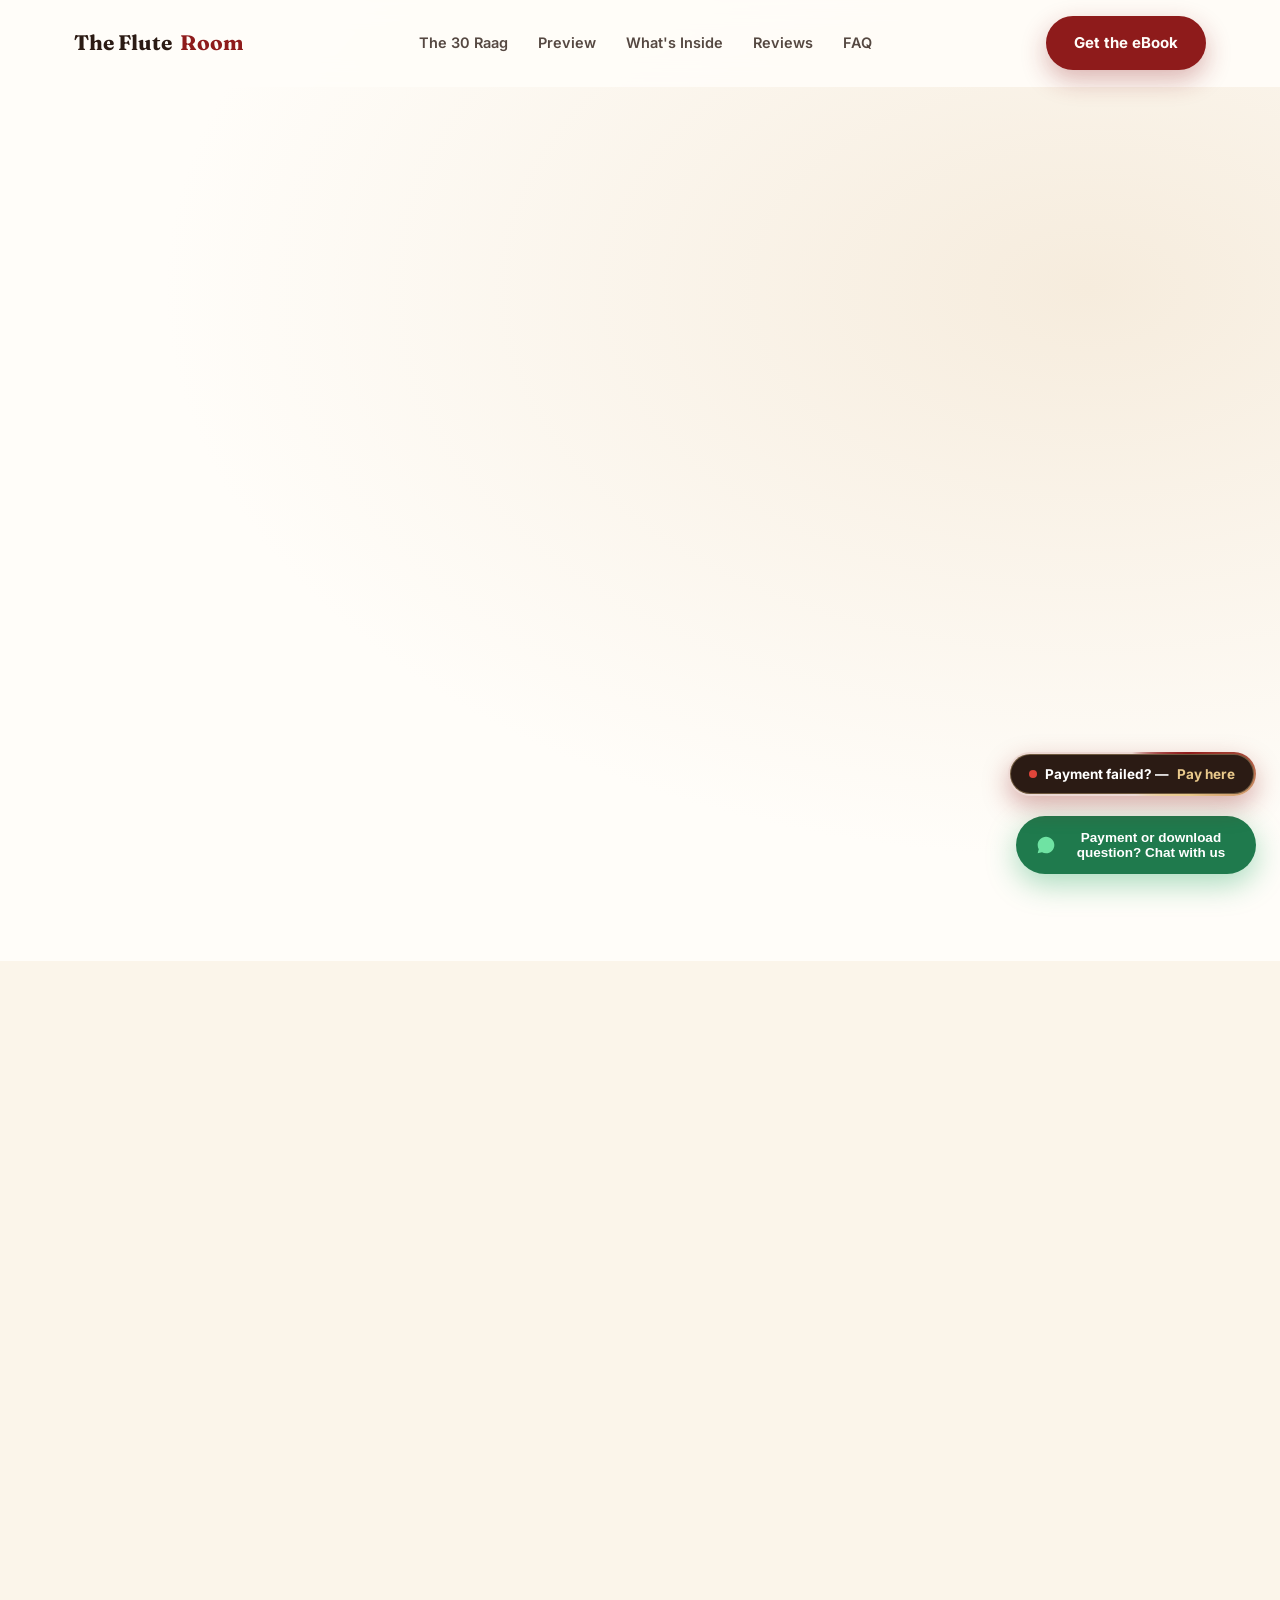
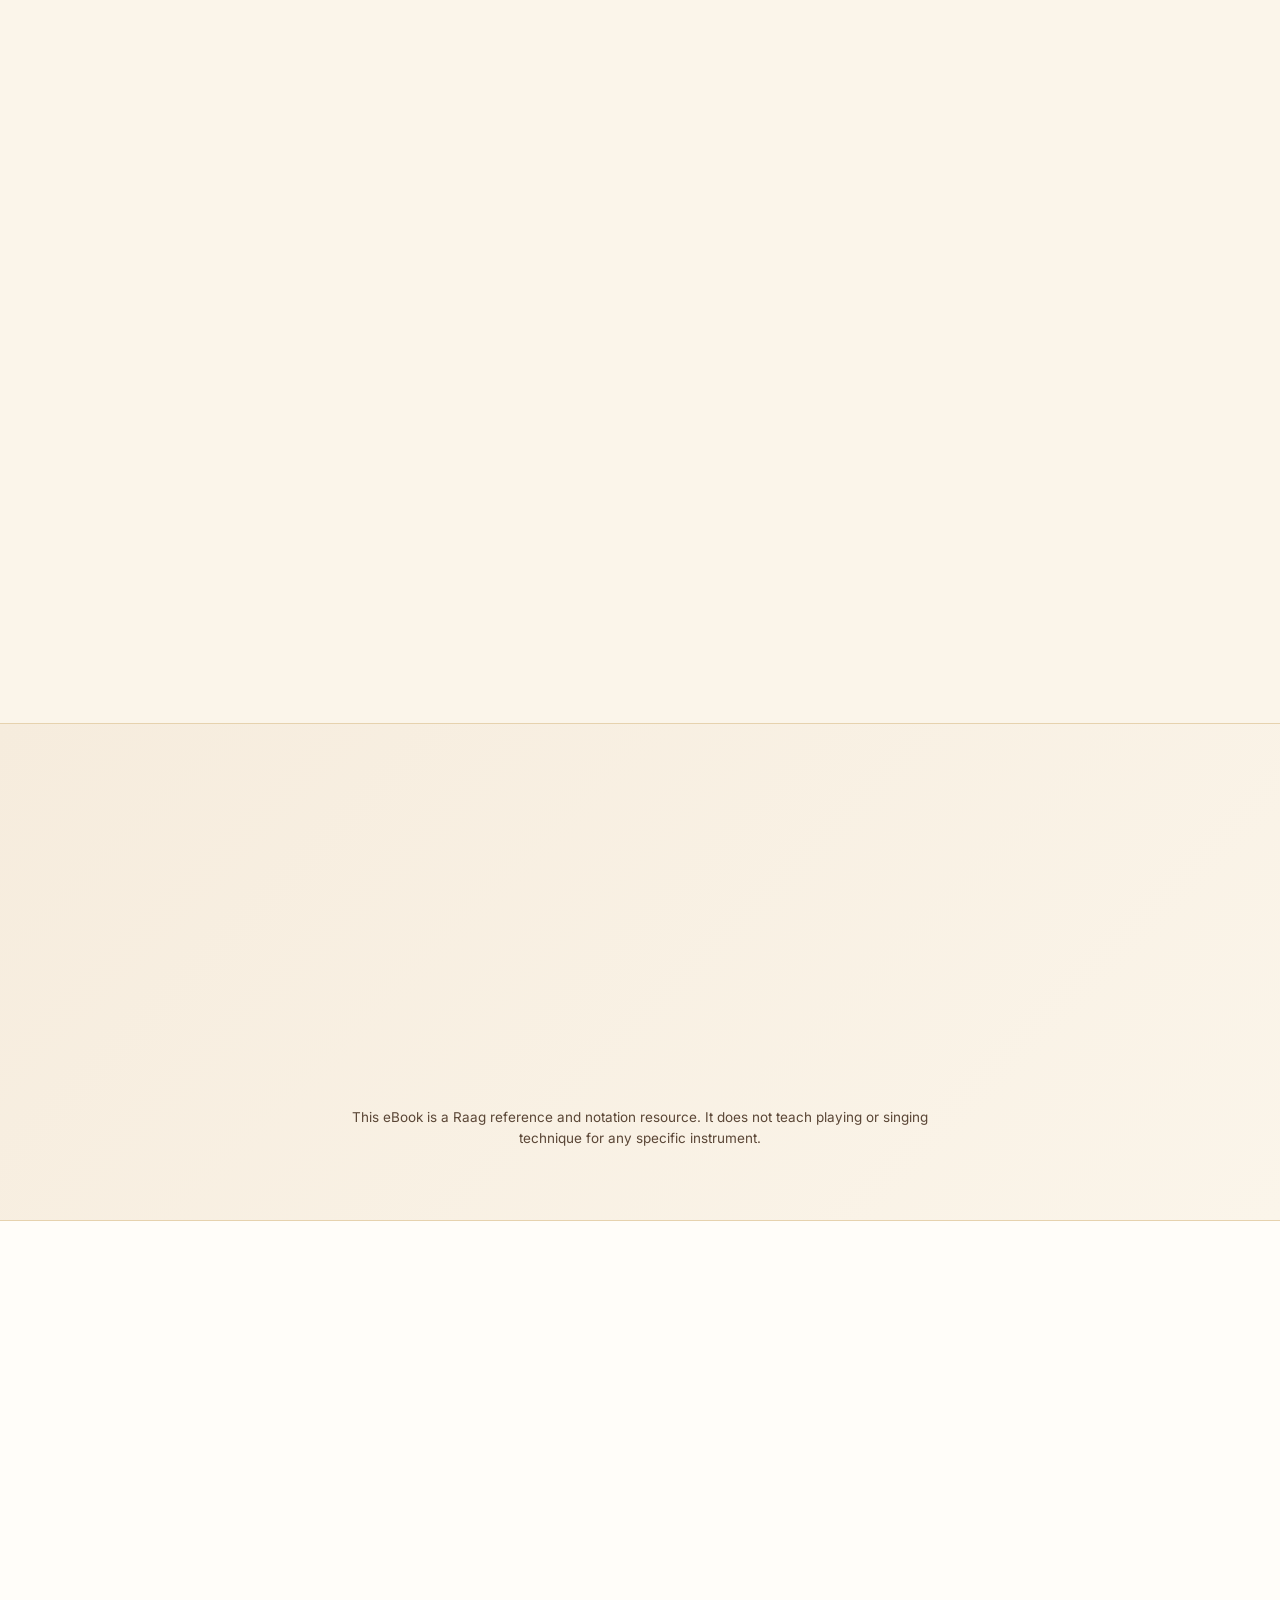
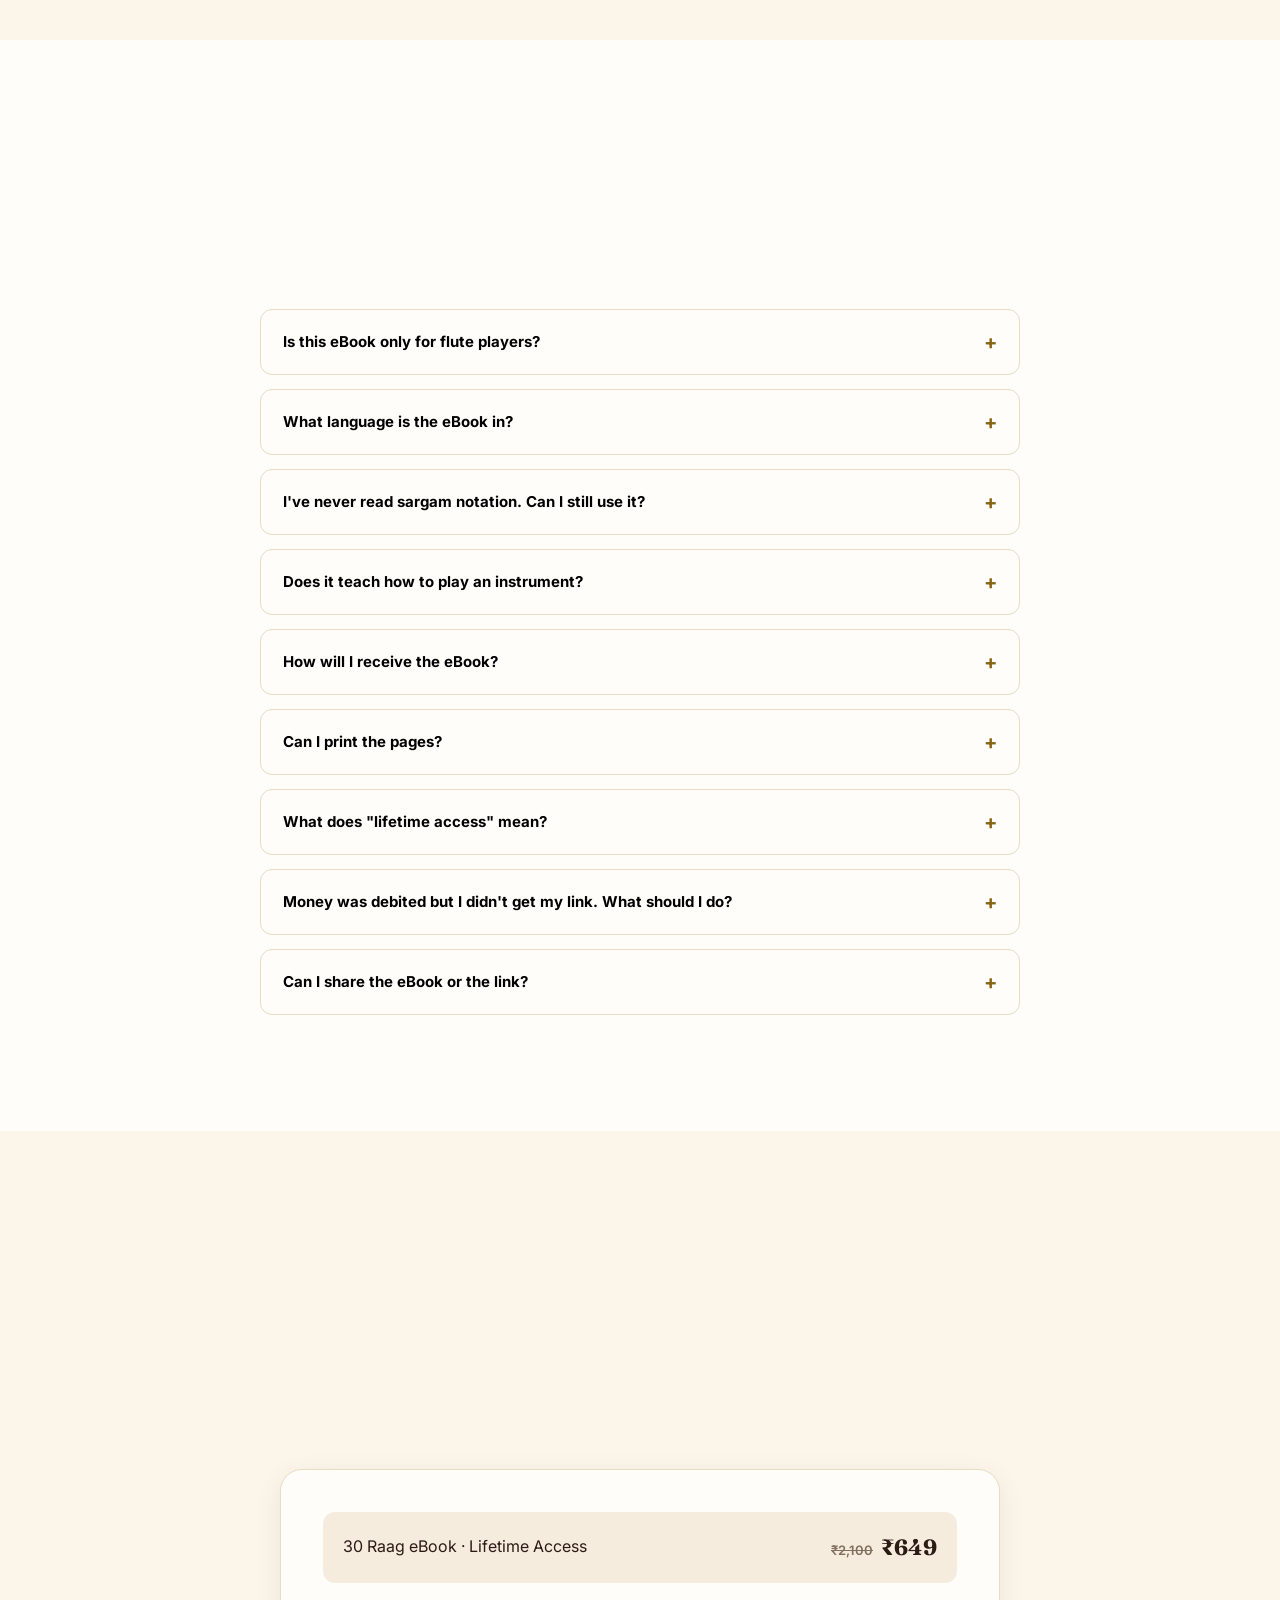
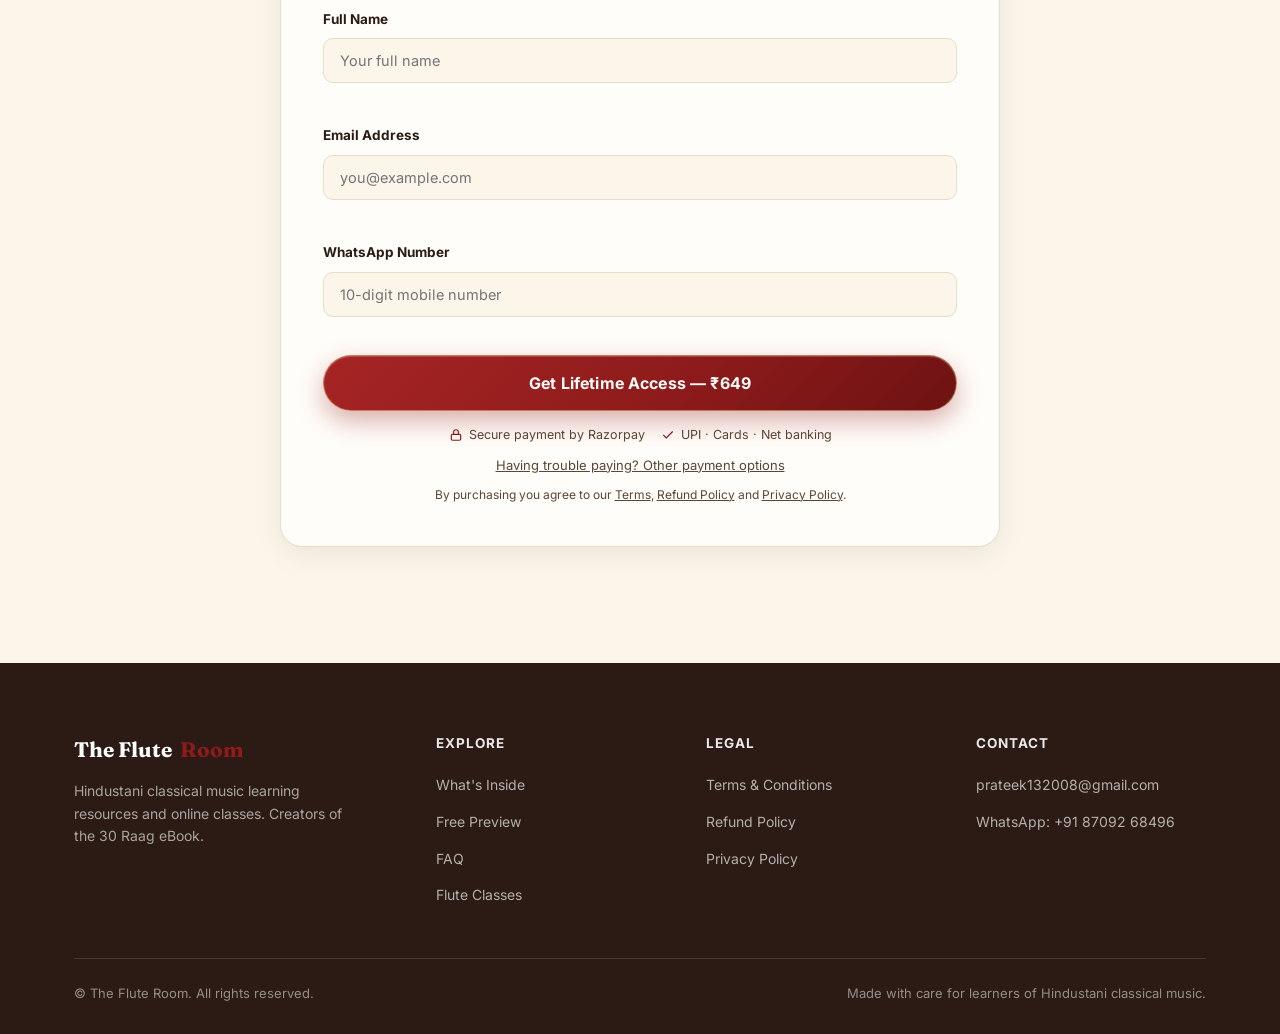
==== commit 8aad3840: "Update index.html" ====
--- a/index.html
+++ b/index.html
@@ -3,18 +3,18 @@
 <head>
 <meta charset="UTF-8">
 <meta name="viewport" content="width=device-width, initial-scale=1.0">
-<title>30 Raag — Detailed Raag Parichay &amp; Notation (Hindi eBook, ₹999) | The Flute Room</title>
-<meta name="description" content="A completely handwritten Hindi eBook covering 30 important Raags of Hindustani classical music — Raag Parichay and swar-lipi (notation) for each. Printable A4 pages, lifetime access, ₹999.">
+<title>30 Raag — Raag Sangrah eBook in English Sargam Notation (₹649) | The Flute Room</title>
+<meta name="description" content="A digital eBook covering 30 important Raags of Hindustani classical music — Thaat, Jaati, Vadi–Samvadi, Aaroh–Avroh, Pakad, Bandish and Taans in clear English sargam notation. Printable A4 pages, lifetime access, ₹649 (was ₹2,100).">
 <meta name="theme-color" content="#8E1B1B">
 
 <!-- Open Graph (link previews on WhatsApp / Facebook).
      Once your domain is live, change og:image to the FULL URL, e.g.
-     https://YOUR-DOMAIN/assets/og-image.jpg  (see SETUP_GUIDE.md → Deployment) -->
+     https://YOUR-DOMAIN/assets/og-image-raag-sangrah.jpg  (see SETUP_GUIDE.md → Deployment) -->
 <meta property="og:type" content="product">
-<meta property="og:title" content="30 Raag — Detailed Raag Parichay & Notation">
-<meta property="og:description" content="Handwritten Hindi eBook · 30 Raag · Raag Parichay + Swar-Lipi · Printable A4 · Lifetime access · ₹999">
-<meta property="og:image" content="assets/og-image.jpg">
-<link rel="icon" href="assets/raag-ebook-cover-200.webp" type="image/webp">
+<meta property="og:title" content="30 Raag — Raag Sangrah eBook in English Sargam Notation">
+<meta property="og:description" content="30 Raag · Bandish, Aaroh–Avroh, Pakad &amp; Taan in English sargam notation · Printable A4 · Lifetime access · ₹649 (was ₹2,100)">
+<meta property="og:image" content="https://fluteroom.shop/assets/og-image-raag-sangrah.jpg">
+<link rel="icon" href="assets/raag-sangrah-cover-200.webp" type="image/webp">
 
 <!-- Performance: connect early to the hosts checkout needs -->
 <link rel="preconnect" href="https://fonts.googleapis.com">
@@ -22,7 +22,7 @@
 <link rel="preconnect" href="https://checkout.razorpay.com">
 <link rel="preconnect" href="https://api.razorpay.com">
 <link rel="preconnect" href="https://script.google.com">
-<link rel="preload" as="image" href="assets/raag-ebook-cover-760.webp" imagesrcset="assets/raag-ebook-cover-480.webp 480w, assets/raag-ebook-cover-760.webp 760w" imagesizes="(max-width: 430px) 200px, (max-width: 980px) 230px, 380px" fetchpriority="high">
+<link rel="preload" as="image" href="assets/raag-sangrah-cover-760.webp" imagesrcset="assets/raag-sangrah-cover-480.webp 480w, assets/raag-sangrah-cover-760.webp 760w" imagesizes="(max-width: 430px) 200px, (max-width: 980px) 230px, 380px" fetchpriority="high">
 <link rel="stylesheet" href="https://fonts.googleapis.com/css2?family=Fraunces:opsz,wght@9..144,400;9..144,500;9..144,600;9..144,700&family=Inter:wght@400;500;600;700;800&family=Noto+Serif+Devanagari:wght@500;600&display=swap">
 <link rel="stylesheet" href="css/style.css">
 <link rel="stylesheet" href="css/ebook.css">
@@ -46,11 +46,11 @@
 {
   "@context": "https://schema.org",
   "@type": "Product",
-  "name": "30 Raag — Detailed Raag Parichay & Notation (30 प्रमुख रागों — विस्तृत परिचय एवं स्वर-लिपि)",
-  "description": "Completely handwritten Hindi eBook covering 30 Raags of Hindustani classical music with Raag Parichay and swar-lipi. Printable A4 pages, lifetime digital access.",
+  "name": "30 Raag — Raag Sangrah: Bandish, Aaroh–Avroh, Pakad & Taan in English Sargam Notation",
+  "description": "Digital eBook covering 30 Raags of Hindustani classical music, each with a Raag introduction, Aaroh–Avroh, Pakad, Bandish and Taans in English sargam notation. Printable A4 pages, lifetime digital access.",
   "brand": { "@type": "Brand", "name": "The Flute Room" },
-  "inLanguage": "hi",
-  "offers": { "@type": "Offer", "price": "999", "priceCurrency": "INR", "availability": "https://schema.org/InStock" }
+  "inLanguage": "en",
+  "offers": { "@type": "Offer", "price": "649", "priceCurrency": "INR", "availability": "https://schema.org/InStock" }
 }
 </script>
 </head>
@@ -94,14 +94,14 @@
   <div class="container">
     <div class="ebook-hero-copy reveal">
       <div class="eyebrow">Digital eBook · Hindustani Classical Music</div>
-      <h1>30 Raag <span class="h1-sub">Detailed Raag Parichay &amp; Notation</span></h1>
-      <p class="ebook-hero-hindi" lang="hi">30 प्रमुख रागों — विस्तृत परिचय एवं स्वर-लिपि</p>
-      <p class="lede">Understand each Raag before you play or sing it. Thirty important Raags, each with its Raag Parichay and a composition written out in swar-lipi — in one organised, handwritten Hindi reference you can print and practise from.</p>
+      <h1>30 Raag <span class="h1-sub">Detailed Raag Introduction &amp; Notation</span></h1>
+      <p class="ebook-hero-tagline">Raag Sangrah — Bandish, Aaroh–Avroh, Pakad &amp; Taan in English Sargam Notation</p>
+      <p class="lede">Understand each Raag before you play or sing it. Thirty important Raags — each with its Thaat, Jaati, Vadi–Samvadi, Aaroh–Avroh, Pakad, a Bandish and Taans — written out in clear English sargam notation, in one organised reference you can print and practise from.</p>
 
       <ul class="ebook-hero-points">
         <li><svg width="16" height="16" viewBox="0 0 24 24" fill="none" stroke="currentColor" stroke-width="2.4" aria-hidden="true"><path d="M20 6L9 17l-5-5"/></svg>30 Raag</li>
-        <li><svg width="16" height="16" viewBox="0 0 24 24" fill="none" stroke="currentColor" stroke-width="2.4" aria-hidden="true"><path d="M20 6L9 17l-5-5"/></svg>Completely handwritten</li>
-        <li><svg width="16" height="16" viewBox="0 0 24 24" fill="none" stroke="currentColor" stroke-width="2.4" aria-hidden="true"><path d="M20 6L9 17l-5-5"/></svg>Written in Hindi</li>
+        <li><svg width="16" height="16" viewBox="0 0 24 24" fill="none" stroke="currentColor" stroke-width="2.4" aria-hidden="true"><path d="M20 6L9 17l-5-5"/></svg>Clear English sargam notation</li>
+        <li><svg width="16" height="16" viewBox="0 0 24 24" fill="none" stroke="currentColor" stroke-width="2.4" aria-hidden="true"><path d="M20 6L9 17l-5-5"/></svg>Bandish, Pakad &amp; Taans</li>
         <li><svg width="16" height="16" viewBox="0 0 24 24" fill="none" stroke="currentColor" stroke-width="2.4" aria-hidden="true"><path d="M20 6L9 17l-5-5"/></svg>Printable A4 pages</li>
         <li><svg width="16" height="16" viewBox="0 0 24 24" fill="none" stroke="currentColor" stroke-width="2.4" aria-hidden="true"><path d="M20 6L9 17l-5-5"/></svg>Lifetime access</li>
         <li><svg width="16" height="16" viewBox="0 0 24 24" fill="none" stroke="currentColor" stroke-width="2.4" aria-hidden="true"><path d="M20 6L9 17l-5-5"/></svg>Instant digital delivery</li>
@@ -109,11 +109,12 @@
 
       <div class="ebook-price-block">
         <div class="ebook-price-main">
-          <span class="ebook-price" data-price>₹999</span>
-          <s class="ebook-price-original" data-original-price aria-label="Original price">₹2,499</s>
+          <s class="ebook-price-original" data-original-price aria-label="Original price">₹2,100</s>
+          <span class="ebook-price-arrow" aria-hidden="true">→</span>
+          <span class="ebook-price" data-price>₹649</span>
         </div>
         <div class="ebook-price-sub">
-          <span class="ebook-save-badge" data-save-badge>You save ₹1,500</span>
+          <span class="ebook-save-badge" data-save-badge>You save ₹1,451</span>
           <span class="ebook-access-pill">🔒 Lifetime Access</span>
         </div>
         <span class="ebook-countdown" data-offer-timer hidden>
@@ -123,7 +124,7 @@
       </div>
 
       <div class="hero-actions">
-        <span class="cta-wrap"><a href="#buy" class="btn btn-primary btn-cta">Get Lifetime Access — <span data-price>₹999</span>
+        <span class="cta-wrap"><a href="#buy" class="btn btn-primary btn-cta">Get Lifetime Access — <span data-price>₹649</span>
           <svg class="cta-arrow" width="18" height="18" viewBox="0 0 24 24" fill="none" stroke="currentColor" stroke-width="2.4" aria-hidden="true"><path d="M5 12h14M13 6l6 6-6 6"/></svg></a></span>
         <!-- Secondary button: scrolls to the Free Preview section -->
         <a href="#preview" class="btn btn-outline btn-preview">
@@ -135,11 +136,11 @@
 
     <div class="ebook-showcase reveal">
       <div class="ebook-cover-frame">
-        <img src="assets/raag-ebook-cover-760.webp"
-             srcset="assets/raag-ebook-cover-480.webp 480w, assets/raag-ebook-cover-760.webp 760w"
+        <img src="assets/raag-sangrah-cover-760.webp"
+             srcset="assets/raag-sangrah-cover-480.webp 480w, assets/raag-sangrah-cover-760.webp 760w"
              sizes="(max-width: 430px) 200px, (max-width: 980px) 230px, 380px"
-             width="760" height="1148" fetchpriority="high" decoding="async"
-             alt="Cover of the 30 Raag eBook — 30 प्रमुख रागों का परिचय एवं स्वर-लिपि, by Prateek Jha, The Flute Room">
+             width="760" height="976" fetchpriority="high" decoding="async"
+             alt="Cover of the 30 Raag eBook — Raag Sangrah: Bandish, Aaroh–Avroh, Pakad &amp; Taan in English Sargam Notation">
       </div>
       <div class="ebook-ground-shadow" aria-hidden="true"></div>
     </div>
@@ -152,39 +153,39 @@
     <div class="section-head center reveal">
       <div class="eyebrow">The 30 Raag</div>
       <h2>Which Raags are included?</h2>
-      <p>From foundational Raags like Yaman, Bhupali and Bilawal to Darbari Kanhada, Malkauns and Puriya Dhanashri.</p>
+      <p>From foundational Raags like Yaman, Bhupali and Bilawal to Darbari Kanhada, Malkauns and Puriya Dhanashri — all 30 are in the eBook.</p>
     </div>
     <div class="raag-grid reveal">
-      <div class="raag-chip"><span class="hi" lang="hi">आभोगी कान्हड़ा</span><span class="en">Abhogi Kanhada</span></div>
-      <div class="raag-chip"><span class="hi" lang="hi">अड़ाना</span><span class="en">Adana</span></div>
-      <div class="raag-chip"><span class="hi" lang="hi">आसावरी</span><span class="en">Asavari</span></div>
-      <div class="raag-chip"><span class="hi" lang="hi">बागेश्री</span><span class="en">Bageshri</span></div>
-      <div class="raag-chip"><span class="hi" lang="hi">बहार</span><span class="en">Bahar</span></div>
-      <div class="raag-chip"><span class="hi" lang="hi">भैरव</span><span class="en">Bhairav</span></div>
-      <div class="raag-chip"><span class="hi" lang="hi">भैरवी</span><span class="en">Bhairavi</span></div>
-      <div class="raag-chip"><span class="hi" lang="hi">भीमपलासी</span><span class="en">Bhimpalasi</span></div>
-      <div class="raag-chip"><span class="hi" lang="hi">भूपाली</span><span class="en">Bhupali</span></div>
-      <div class="raag-chip"><span class="hi" lang="hi">बिहाग</span><span class="en">Bihag</span></div>
-      <div class="raag-chip"><span class="hi" lang="hi">बिलावल</span><span class="en">Bilawal</span></div>
-      <div class="raag-chip"><span class="hi" lang="hi">दरबारी कान्हड़ा</span><span class="en">Darbari Kanhada</span></div>
-      <div class="raag-chip"><span class="hi" lang="hi">देस</span><span class="en">Des</span></div>
-      <div class="raag-chip"><span class="hi" lang="hi">देशकार</span><span class="en">Deshkar</span></div>
-      <div class="raag-chip"><span class="hi" lang="hi">दुर्गा</span><span class="en">Durga</span></div>
-      <div class="raag-chip"><span class="hi" lang="hi">हमीर</span><span class="en">Hameer</span></div>
-      <div class="raag-chip"><span class="hi" lang="hi">हिंडोल</span><span class="en">Hindol</span></div>
-      <div class="raag-chip"><span class="hi" lang="hi">जैजैवंती</span><span class="en">Jaijaivanti</span></div>
-      <div class="raag-chip"><span class="hi" lang="hi">जौनपुरी</span><span class="en">Jaunpuri</span></div>
-      <div class="raag-chip"><span class="hi" lang="hi">काफ़ी</span><span class="en">Kafi</span></div>
-      <div class="raag-chip"><span class="hi" lang="hi">कामोद</span><span class="en">Kamod</span></div>
-      <div class="raag-chip"><span class="hi" lang="hi">खमाज</span><span class="en">Khamaj</span></div>
-      <div class="raag-chip"><span class="hi" lang="hi">मालकौंस</span><span class="en">Malkauns</span></div>
-      <div class="raag-chip"><span class="hi" lang="hi">मुलतानी</span><span class="en">Multani</span></div>
-      <div class="raag-chip"><span class="hi" lang="hi">पूरिया धनाश्री</span><span class="en">Puriya Dhanashri</span></div>
-      <div class="raag-chip"><span class="hi" lang="hi">पूर्वी</span><span class="en">Purvi</span></div>
-      <div class="raag-chip"><span class="hi" lang="hi">शंकरा</span><span class="en">Shankara</span></div>
-      <div class="raag-chip"><span class="hi" lang="hi">विभास</span><span class="en">Vibhas</span></div>
-      <div class="raag-chip"><span class="hi" lang="hi">वृंदावनी सारंग</span><span class="en">Vrindavani Sarang</span></div>
-      <div class="raag-chip"><span class="hi" lang="hi">यमन</span><span class="en">Yaman</span></div>
+      <div class="raag-chip"><span class="en">Abhogi Kanhada</span><span class="hi" lang="hi">आभोगी कान्हड़ा</span></div>
+      <div class="raag-chip"><span class="en">Adana</span><span class="hi" lang="hi">अड़ाना</span></div>
+      <div class="raag-chip"><span class="en">Asavari</span><span class="hi" lang="hi">आसावरी</span></div>
+      <div class="raag-chip"><span class="en">Bageshri</span><span class="hi" lang="hi">बागेश्वरी</span></div>
+      <div class="raag-chip"><span class="en">Bahar</span><span class="hi" lang="hi">बहार</span></div>
+      <div class="raag-chip"><span class="en">Bhairav</span><span class="hi" lang="hi">भैरव</span></div>
+      <div class="raag-chip"><span class="en">Bhairavi</span><span class="hi" lang="hi">भैरवी</span></div>
+      <div class="raag-chip"><span class="en">Bhimpalasi</span><span class="hi" lang="hi">भीमपलासी</span></div>
+      <div class="raag-chip"><span class="en">Bhupali</span><span class="hi" lang="hi">भूपाली</span></div>
+      <div class="raag-chip"><span class="en">Bihag</span><span class="hi" lang="hi">बिहाग</span></div>
+      <div class="raag-chip"><span class="en">Bilawal</span><span class="hi" lang="hi">बिलावल</span></div>
+      <div class="raag-chip"><span class="en">Brindavani Sarang</span><span class="hi" lang="hi">वृंदावनी सारंग</span></div>
+      <div class="raag-chip"><span class="en">Darbari Kanhada</span><span class="hi" lang="hi">दरबारी कान्हड़ा</span></div>
+      <div class="raag-chip"><span class="en">Desh</span><span class="hi" lang="hi">देस</span></div>
+      <div class="raag-chip"><span class="en">Deshkar</span><span class="hi" lang="hi">देशकार</span></div>
+      <div class="raag-chip"><span class="en">Durga</span><span class="hi" lang="hi">दुर्गा</span></div>
+      <div class="raag-chip"><span class="en">Hameer</span><span class="hi" lang="hi">हमीर</span></div>
+      <div class="raag-chip"><span class="en">Hindol</span><span class="hi" lang="hi">हिंडोल</span></div>
+      <div class="raag-chip"><span class="en">Jaijaiwanti</span><span class="hi" lang="hi">जैजैवंती</span></div>
+      <div class="raag-chip"><span class="en">Jaunpuri</span><span class="hi" lang="hi">जौनपुरी</span></div>
+      <div class="raag-chip"><span class="en">Kafi</span><span class="hi" lang="hi">काफ़ी</span></div>
+      <div class="raag-chip"><span class="en">Kamod</span><span class="hi" lang="hi">कामोद</span></div>
+      <div class="raag-chip"><span class="en">Khamaj</span><span class="hi" lang="hi">खमाज</span></div>
+      <div class="raag-chip"><span class="en">Malkauns</span><span class="hi" lang="hi">मालकौंस</span></div>
+      <div class="raag-chip"><span class="en">Multani</span><span class="hi" lang="hi">मुलतानी</span></div>
+      <div class="raag-chip"><span class="en">Puriya Dhanashri</span><span class="hi" lang="hi">पूरिया धनाश्री</span></div>
+      <div class="raag-chip"><span class="en">Purvi</span><span class="hi" lang="hi">पूर्वी</span></div>
+      <div class="raag-chip"><span class="en">Shankara</span><span class="hi" lang="hi">शंकरा</span></div>
+      <div class="raag-chip"><span class="en">Vibhas</span><span class="hi" lang="hi">विभास</span></div>
+      <div class="raag-chip"><span class="en">Yaman</span><span class="hi" lang="hi">यमन</span></div>
     </div>
   </div>
 </section>
@@ -195,21 +196,48 @@
     <div class="section-head center reveal">
       <div class="eyebrow">Free Preview</div>
       <h2>Look inside before you buy</h2>
-      <p>Real handwritten pages from the eBook.</p>
+      <p>Real pages from the eBook — the index, the notation guide and two complete Raag pages.</p>
     </div>
     <div class="ebook-preview-card reveal">
       <div class="ebook-preview-viewer">
         <span class="ebook-preview-badge">Free Preview</span>
-        <img id="previewImg" src="assets/preview/raag-preview-1.webp" width="720" height="1018" loading="lazy" decoding="async" draggable="false"
-             alt="Handwritten sample page from the 30 Raag eBook: Raag Yaman">
+        <img id="previewImg" src="assets/preview/raag-new-preview-1.webp" width="1200" height="1698" loading="lazy" decoding="async" draggable="false"
+             alt="Sample page from the 30 Raag eBook: Index of all 30 Raags">
         <div class="ebook-preview-watermark" aria-hidden="true"></div>
-      </div>
-      <p class="ebook-preview-caption" id="previewCaption" aria-live="polite">Raag Yaman — page 1</p>
+
+        <!-- Final preview slide: "Unlock the Full Raag eBook" (shown after the
+             last sample page; prices are filled from js/config.js). -->
+        <div class="ebook-unlock" id="previewUnlock" hidden>
+          <div class="ebook-unlock-card">
+            <div class="ebook-unlock-lock" aria-hidden="true">
+              <svg width="26" height="26" viewBox="0 0 24 24" fill="none" stroke="currentColor" stroke-width="2.2"><rect x="4" y="11" width="16" height="10" rx="2"/><path d="M8 11V7a4 4 0 018 0v4"/></svg>
+            </div>
+            <span class="ebook-unlock-eyebrow">End of the free preview</span>
+            <h3>Unlock the Full Raag eBook</h3>
+            <p class="ebook-unlock-lede">All 30 Raags — Bandish, Aaroh–Avroh, Pakad &amp; Taan in clear English sargam notation.</p>
+            <ul class="ebook-unlock-list">
+              <li>30 complete Raags</li>
+              <li>91 printable A4 pages</li>
+              <li>How to Read the Notation guide</li>
+              <li>Lifetime access · instant download</li>
+            </ul>
+            <div class="ebook-unlock-price">
+              <s data-original-price aria-label="Original price">₹2,100</s>
+              <span class="ebook-price-arrow" aria-hidden="true">→</span>
+              <strong data-price>₹649</strong>
+            </div>
+            <span class="ebook-save-badge" data-save-badge>You save ₹1,451</span>
+            <a href="#buy" class="btn btn-primary btn-block ebook-unlock-cta">Unlock the Full eBook — <span data-price>₹649</span></a>
+            <span class="ebook-unlock-note">One-time payment · Secure checkout by Razorpay</span>
+          </div>
+        </div>
+      </div>
+      <p class="ebook-preview-caption" id="previewCaption" aria-live="polite">Index — all 30 Raags</p>
       <div class="ebook-preview-nav">
         <button type="button" class="slider-btn" id="previewPrev" aria-label="Previous preview page">
           <svg width="16" height="16" viewBox="0 0 24 24" fill="none" stroke="currentColor" stroke-width="2" aria-hidden="true"><path d="M15 18l-6-6 6-6"/></svg>
         </button>
-        <span class="ebook-preview-counter" id="previewCounter">1 / 4</span>
+        <span class="ebook-preview-counter" id="previewCounter">1 / 5</span>
         <button type="button" class="slider-btn" id="previewNext" aria-label="Next preview page">
           <svg width="16" height="16" viewBox="0 0 24 24" fill="none" stroke="currentColor" stroke-width="2" aria-hidden="true"><path d="M9 18l6-6-6-6"/></svg>
         </button>
@@ -219,22 +247,22 @@
   </div>
 </section>
 
-<!-- ============================= WHAT IS RAAG PARICHAY? ============================= -->
+<!-- ============================= WHAT IS A RAAG INTRODUCTION? ============================= -->
 <section class="alt" id="about-raag">
   <div class="container">
     <div class="section-head center reveal">
       <div class="eyebrow">Getting Started</div>
       <h2>Know the Raag, then play or sing it</h2>
-      <p>A Raag is more than a scale. It has its own notes to emphasise, its own way of ascending and descending, a characteristic phrase and a time of day. <strong>Raag Parichay</strong> is the introduction to all of that — and <strong>swar-lipi</strong> is the notation that lets you practise it.</p>
+      <p>A Raag is more than a scale. It has its own notes to emphasise, its own way of ascending and descending, a characteristic phrase and a time of day. The <strong>Raag introduction</strong> covers all of that — and the <strong>notation</strong> lets you practise it.</p>
     </div>
     <div class="learn-path reveal-stagger" aria-label="Learning path">
       <div class="learn-step"><span class="n">01</span><strong>Hindustani Classical Music</strong></div>
       <div class="learn-arrow" aria-hidden="true">→</div>
       <div class="learn-step"><span class="n">02</span><strong>Raag Understanding</strong></div>
       <div class="learn-arrow" aria-hidden="true">→</div>
-      <div class="learn-step"><span class="n">03</span><strong>Raag Parichay</strong></div>
+      <div class="learn-step"><span class="n">03</span><strong>Raag Introduction</strong></div>
       <div class="learn-arrow" aria-hidden="true">→</div>
-      <div class="learn-step"><span class="n">04</span><strong>Swar-Lipi</strong></div>
+      <div class="learn-step"><span class="n">04</span><strong>Notation</strong></div>
       <div class="learn-arrow" aria-hidden="true">→</div>
       <div class="learn-step"><span class="n">05</span><strong>Practice</strong></div>
     </div>
@@ -248,13 +276,13 @@
       <div class="eyebrow">What's Inside</div>
       <h2 style="font-size:clamp(28px,4vw,42px);">Every Raag, laid out the same clear way</h2>
       <p style="color:var(--ink-soft); margin-top:12px;">Each Raag in the eBook follows a consistent structure, so once you've read one, you know exactly where to look in the next. You study the identity of the Raag first, then a composition in notation, then practice material.</p>
-      <p style="color:var(--ink-soft); margin-top:14px;">The eBook is <strong>completely handwritten in Hindi</strong> — every page is carefully written by hand to keep the feel of traditional music-class notes.</p>
+      <p style="color:var(--ink-soft); margin-top:14px;">The eBook is <strong>clearly typeset in English sargam notation</strong> (S R G M P D N), with Bandish lyrics transliterated into Roman script — easy to read and easy to follow on your music stand.</p>
     </div>
     <div class="why-list reveal-stagger">
       <div class="why-item"><span class="why-num">01</span><div><h4>Thaat, Jaati &amp; Swar</h4><p>The parent thaat, the jaati (for example Sampurna–Sampurna or Audav–Audav) and which swars are komal, teevra or varjit.</p></div></div>
       <div class="why-item"><span class="why-num">02</span><div><h4>Vadi–Samvadi &amp; Gayan Samay</h4><p>The most important notes of the Raag and its traditional time of performance.</p></div></div>
       <div class="why-item"><span class="why-num">03</span><div><h4>Aroh, Avroh &amp; Pakad</h4><p>How the Raag ascends and descends, and the characteristic phrase that identifies it.</p></div></div>
-      <div class="why-item"><span class="why-num">04</span><div><h4>Bandish in Swar-Lipi</h4><p>A composition with Sthayi and Antara, written out beat by beat with the taal divisions marked.</p></div></div>
+      <div class="why-item"><span class="why-num">04</span><div><h4>Bandish in Notation</h4><p>A composition with Sthayi and Antara, written out beat by beat with the taal marks (Sam, Khali, Taali) shown.</p></div></div>
       <div class="why-item"><span class="why-num">05</span><div><h4>Taans for Practice</h4><p>Written-out taans you can practise once you are comfortable with the Raag's movement.</p></div></div>
       <p style="font-size:13px;color:var(--ink-soft);">Details vary slightly from Raag to Raag — see the free preview pages above.</p>
     </div>
@@ -271,9 +299,9 @@
     </div>
     <div class="ebook-benefit-grid reveal-stagger">
       <div class="benefit-card"><div class="benefit-icon" aria-hidden="true">🎼</div><h3>30 Detailed Raag</h3><p>Explore 30 carefully structured Raags with their essential musical information.</p></div>
-      <div class="benefit-card"><div class="benefit-icon" aria-hidden="true">✍️</div><h3>Completely Handwritten</h3><p>Every page is handwritten in Hindi for an authentic, traditional-notes experience.</p></div>
-      <div class="benefit-card"><div class="benefit-icon" aria-hidden="true">📜</div><h3>Detailed Raag Parichay</h3><p>Understand the identity, structure and characteristics of each Raag before you practise it.</p></div>
-      <div class="benefit-card"><div class="benefit-icon" aria-hidden="true">🎵</div><h3>Swar-Lipi</h3><p>Study compositions and taans in organised notation, with the taal divisions marked.</p></div>
+      <div class="benefit-card"><div class="benefit-icon" aria-hidden="true">🔤</div><h3>Clear English Notation</h3><p>Every Raag is written in easy-to-read English sargam notation (S R G M P D N).</p></div>
+      <div class="benefit-card"><div class="benefit-icon" aria-hidden="true">📜</div><h3>Detailed Raag Introduction</h3><p>Understand the identity, structure and characteristics of each Raag before you practise it.</p></div>
+      <div class="benefit-card"><div class="benefit-icon" aria-hidden="true">🎵</div><h3>Bandish &amp; Taans</h3><p>Study compositions and taans in organised notation, with the taal divisions marked.</p></div>
       <div class="benefit-card"><div class="benefit-icon" aria-hidden="true">🖨️</div><h3>Printable A4 Format</h3><p>Download and print the pages whenever you want — keep them on your music stand.</p></div>
       <div class="benefit-card"><div class="benefit-icon" aria-hidden="true">🔒</div><h3>Lifetime Access</h3><p>Pay once. Your Google Drive access to the digital eBook doesn't expire.</p></div>
       <div class="benefit-card"><div class="benefit-icon" aria-hidden="true">📖</div><h3>How-to-Read Section</h3><p>A dedicated section explains how to understand the notation before you begin.</p></div>
@@ -288,7 +316,7 @@
     <div class="section-head center reveal" style="margin-bottom:34px;">
       <div class="eyebrow">For Every Hindustani Classical Learner</div>
       <h2>Learn Raag — use the knowledge across instruments</h2>
-      <p>Raag knowledge isn't tied to one instrument. The same Raag Parichay and swar-lipi support learners of:</p>
+      <p>Raag knowledge isn't tied to one instrument. The same Raag introductions and notation support learners of:</p>
     </div>
     <div class="instrument-row reveal-stagger">
       <span class="instrument-chip"><span aria-hidden="true">🪈</span>Bansuri</span>
@@ -308,8 +336,8 @@
       <div class="howto-icon" aria-hidden="true">📖</div>
       <div>
         <div class="eyebrow">Beginner-Friendly</div>
-        <h2>New to swar-lipi? Start with “How to Read”.</h2>
-        <p>Not familiar with the notation system yet? The eBook includes a dedicated <strong>How to Read</strong> section to help you understand the notation before you begin — so the Raag pages make sense from the very first one.</p>
+        <h2>New to sargam notation? Start with “How to Read”.</h2>
+        <p>Not familiar with the notation system yet? The eBook opens with a dedicated <strong>How to Read the Notation</strong> page — komal and teevra swars, upper and lower octaves, held notes and taal marks — so the Raag pages make sense from the very first one.</p>
         <p style="margin-top:10px;font-size:14px;">Basic familiarity with sargam (Sa Re Ga Ma…) will help you get the most out of the book.</p>
       </div>
     </div>
@@ -321,18 +349,18 @@
   <div class="container">
     <div class="section-head center reveal">
       <div class="eyebrow">Product Information</div>
-      <h2>30 Raag — Detailed Raag Parichay &amp; Notation</h2>
+      <h2>30 Raag — Detailed Raag Introduction &amp; Notation</h2>
     </div>
     <div class="ebook-info-card reveal">
       <ul class="ebook-info-list">
-        <li><svg width="18" height="18" viewBox="0 0 24 24" fill="none" stroke="currentColor" stroke-width="2" aria-hidden="true"><path d="M20 6L9 17l-5-5"/></svg><span><strong>Title:</strong> <span lang="hi">30 प्रमुख रागों — विस्तृत परिचय एवं स्वर-लिपि</span></span></li>
-        <li><svg width="18" height="18" viewBox="0 0 24 24" fill="none" stroke="currentColor" stroke-width="2" aria-hidden="true"><path d="M20 6L9 17l-5-5"/></svg><span><strong>Language:</strong> Hindi (completely handwritten)</span></li>
-        <li><svg width="18" height="18" viewBox="0 0 24 24" fill="none" stroke="currentColor" stroke-width="2" aria-hidden="true"><path d="M20 6L9 17l-5-5"/></svg><span><strong>Contents:</strong> 30 Raag with Raag Parichay and swar-lipi, plus a How to Read section</span></li>
-        <li><svg width="18" height="18" viewBox="0 0 24 24" fill="none" stroke="currentColor" stroke-width="2" aria-hidden="true"><path d="M20 6L9 17l-5-5"/></svg><span><strong>Format:</strong> Digital eBook, A4 pages — printable</span></li>
+        <li><svg width="18" height="18" viewBox="0 0 24 24" fill="none" stroke="currentColor" stroke-width="2" aria-hidden="true"><path d="M20 6L9 17l-5-5"/></svg><span><strong>Title:</strong> Raag Sangrah — A Collection of Bandish, Aaroh–Avroh, Pakad &amp; Taan in English Sargam Notation</span></li>
+        <li><svg width="18" height="18" viewBox="0 0 24 24" fill="none" stroke="currentColor" stroke-width="2" aria-hidden="true"><path d="M20 6L9 17l-5-5"/></svg><span><strong>Language:</strong> English, with sargam in English (Roman) notation</span></li>
+        <li><svg width="18" height="18" viewBox="0 0 24 24" fill="none" stroke="currentColor" stroke-width="2" aria-hidden="true"><path d="M20 6L9 17l-5-5"/></svg><span><strong>Contents:</strong> 30 Raags, each with a Raag introduction, Aaroh–Avroh, Pakad, Bandish and Taans, plus a How to Read the Notation section</span></li>
+        <li><svg width="18" height="18" viewBox="0 0 24 24" fill="none" stroke="currentColor" stroke-width="2" aria-hidden="true"><path d="M20 6L9 17l-5-5"/></svg><span><strong>Format:</strong> Digital eBook (PDF), 91 A4 pages — printable</span></li>
         <li><svg width="18" height="18" viewBox="0 0 24 24" fill="none" stroke="currentColor" stroke-width="2" aria-hidden="true"><path d="M20 6L9 17l-5-5"/></svg><span><strong>Delivery:</strong> Google Drive download link, shown right after successful payment and also emailed to you</span></li>
         <li><svg width="18" height="18" viewBox="0 0 24 24" fill="none" stroke="currentColor" stroke-width="2" aria-hidden="true"><path d="M20 6L9 17l-5-5"/></svg><span><strong>Access:</strong> Lifetime access — one-time payment, no renewals</span></li>
         <li><svg width="18" height="18" viewBox="0 0 24 24" fill="none" stroke="currentColor" stroke-width="2" aria-hidden="true"><path d="M20 6L9 17l-5-5"/></svg><span><strong>Useful for:</strong> Learners of bansuri, harmonium, sitar, vocal and other Hindustani classical instruments</span></li>
-        <li><svg width="18" height="18" viewBox="0 0 24 24" fill="none" stroke="currentColor" stroke-width="2" aria-hidden="true"><path d="M20 6L9 17l-5-5"/></svg><span><strong>Price:</strong> <span data-price>₹999</span> · no shipping — this is a digital product</span></li>
+        <li><svg width="18" height="18" viewBox="0 0 24 24" fill="none" stroke="currentColor" stroke-width="2" aria-hidden="true"><path d="M20 6L9 17l-5-5"/></svg><span><strong>Price:</strong> <span data-price>₹649</span> <s data-original-price>₹2,100</s> · no shipping — this is a digital product</span></li>
       </ul>
     </div>
   </div>
@@ -362,7 +390,7 @@
       <div class="step-card"><div class="step-num">1</div><h4>Enter your details</h4><p>Name, email and WhatsApp number — used only to deliver your eBook and help you if needed.</p></div>
       <div class="step-card"><div class="step-num">2</div><h4>Pay securely</h4><p>UPI, cards, net banking or wallets through Razorpay's secure checkout.</p></div>
       <div class="step-card"><div class="step-num">3</div><h4>Download your eBook</h4><p>Your Google Drive download button appears right after payment. The link is also emailed to you.</p></div>
-      <div class="step-card"><div class="step-num">4</div><h4>Print &amp; practise</h4><p>Start with the How to Read section, then work through the Raags at your own pace.</p></div>
+      <div class="step-card"><div class="step-num">4</div><h4>Print &amp; practise</h4><p>Start with the How to Read the Notation page, then work through the Raags at your own pace.</p></div>
     </div>
   </div>
 </section>
@@ -376,11 +404,11 @@
     </div>
     <div class="faq-list">
       <div class="faq-item"><button class="faq-q" type="button" aria-expanded="false">Is this eBook only for flute players? <span class="plus">+</span></button>
-        <div class="faq-a"><p>No. It is based on Hindustani classical music, so the Raag Parichay and notation are useful whether you learn bansuri, harmonium, sitar, vocal music or another Hindustani classical instrument.</p></div></div>
+        <div class="faq-a"><p>No. It is based on Hindustani classical music, so the Raag introductions and notation are useful whether you learn bansuri, harmonium, sitar, vocal music or another Hindustani classical instrument.</p></div></div>
       <div class="faq-item"><button class="faq-q" type="button" aria-expanded="false">What language is the eBook in? <span class="plus">+</span></button>
-        <div class="faq-a"><p>The eBook is completely handwritten in Hindi. This website is in English, but the book itself is entirely in Hindi.</p></div></div>
-      <div class="faq-item"><button class="faq-q" type="button" aria-expanded="false">I've never read swar-lipi. Can I still use it? <span class="plus">+</span></button>
-        <div class="faq-a"><p>Yes — the eBook includes a dedicated How to Read section that explains the notation before you begin. Basic familiarity with sargam (Sa Re Ga Ma…) will help.</p></div></div>
+        <div class="faq-a"><p>The eBook is written in English, with the sargam in English (Roman) notation — S R G M P D N — and the Bandish lyrics transliterated into Roman script.</p></div></div>
+      <div class="faq-item"><button class="faq-q" type="button" aria-expanded="false">I've never read sargam notation. Can I still use it? <span class="plus">+</span></button>
+        <div class="faq-a"><p>Yes — the eBook opens with a dedicated How to Read the Notation page that explains every symbol before you begin. Basic familiarity with sargam (Sa Re Ga Ma…) will help.</p></div></div>
       <div class="faq-item"><button class="faq-q" type="button" aria-expanded="false">Does it teach how to play an instrument? <span class="plus">+</span></button>
         <div class="faq-a"><p>No. This is a Raag reference and notation resource. It helps you understand and practise Raags, but it does not teach playing or singing technique for any specific instrument.</p></div></div>
       <div class="faq-item"><button class="faq-q" type="button" aria-expanded="false">How will I receive the eBook? <span class="plus">+</span></button>
@@ -402,14 +430,14 @@
   <div class="container">
     <div class="section-head center reveal">
       <div class="eyebrow">Get Instant Access</div>
-      <h2>Get Lifetime Access — <span data-price>₹999</span></h2>
+      <h2>Get Lifetime Access — <span data-price>₹649</span></h2>
       <p>Enter your details and pay securely. Your download button appears right after payment, and the link is emailed to you too.</p>
     </div>
 
     <div class="form-card">
       <div class="ebook-checkout-summary">
         <span>30 Raag eBook · Lifetime Access</span>
-        <span class="summary-price"><s class="ebook-checkout-price-original" data-original-price>₹2,499</s><strong data-price>₹999</strong></span>
+        <span class="summary-price"><s class="ebook-checkout-price-original" data-original-price>₹2,100</s><strong data-price>₹649</strong></span>
       </div>
 
       <p class="checkout-timer" data-offer-timer hidden>⏳ Offer price ends in <span class="ebook-countdown-time" data-offer-time>60:00</span></p>
@@ -431,7 +459,7 @@
           <span class="form-error" data-error-for="whatsapp" aria-live="polite"></span>
         </div>
 
-        <span class="cta-wrap cta-block" style="margin-top:14px;"><button type="submit" class="btn btn-primary btn-block btn-cta" id="checkoutBtn">Get Lifetime Access — ₹999</button></span>
+        <span class="cta-wrap cta-block" style="margin-top:14px;"><button type="submit" class="btn btn-primary btn-block btn-cta" id="checkoutBtn">Get Lifetime Access — ₹649</button></span>
         <div class="pay-state" id="payState" aria-live="polite"></div>
 
         <div class="secure-row">
@@ -456,7 +484,7 @@
     <div class="footer-grid">
       <div class="footer-brand">
         <a href="index.html" class="logo">The Flute <span>Room</span></a>
-        <p>Hindustani classical music learning resources and online classes. Creators of the 30 Raag and 30 Alankaar eBooks.</p>
+        <p>Hindustani classical music learning resources and online classes. Creators of the 30 Raag eBook.</p>
       </div>
       <div>
         <h5>Explore</h5>
@@ -485,14 +513,14 @@
     </div>
     <div class="footer-bottom">
       <span>© <span id="year"></span> The Flute Room. All rights reserved.</span>
-      <span>Handwritten with care for learners of Hindustani classical music.</span>
+      <span>Made with care for learners of Hindustani classical music.</span>
     </div>
   </div>
 </footer>
 
 <!-- ============================= STICKY MOBILE CTA ============================= -->
 <div class="sticky-cta" id="stickyCta">
-  <div class="price-tag">30 Raag eBook<strong><span data-price>₹999</span> <s class="sticky-original" data-original-price>₹2,499</s></strong></div>
+  <div class="price-tag">30 Raag eBook<strong><span data-price>₹649</span> <s class="sticky-original" data-original-price>₹2,100</s></strong></div>
   <a href="#buy" class="btn btn-primary">Get Lifetime Access</a>
 </div>
 
@@ -514,12 +542,12 @@
     <button type="button" class="btn btn-primary btn-block" id="payRetryBtn">Try Payment Again</button>
 
     <div class="pr-or">or pay by UPI</div>
-    <div class="pr-amount">Amount to pay: <s class="pr-price-original" data-original-price>₹2,499</s> <strong data-price>₹999</strong></div>
+    <div class="pr-amount">Amount to pay: <s class="pr-price-original" data-original-price>₹2,100</s> <strong data-price>₹649</strong></div>
 
     <div class="pr-block">
       <div class="pr-label">Option 1 · Scan &amp; Pay</div>
       <img class="pr-qr" id="payQrImg" src="" width="400" height="477" alt="UPI QR code to pay The Flute Room" loading="lazy" decoding="async">
-      <p class="pr-note">Scan the QR code using any UPI app and pay <strong data-price>₹999</strong>.</p>
+      <p class="pr-note">Scan the QR code using any UPI app and pay <strong data-price>₹649</strong>.</p>
     </div>
 
     <div class="pr-block">
@@ -533,7 +561,7 @@
       <div class="pr-upi-row"><span class="pr-upi-id" id="payPhoneNumber"></span><button type="button" class="pr-copy-btn" id="payCopyPhoneBtn">Copy Number</button></div>
       <div class="pr-copied" id="payCopiedPhone" role="status" aria-live="polite"></div>
       <p class="pr-payee">Name shown in your payment app: <strong id="payPhoneName"></strong><span>This is our official payment account.</span></p>
-      <p class="pr-note">Open any UPI app → <strong>Pay to phone number</strong> → paste the number → pay <strong data-price>₹999</strong>.</p>
+      <p class="pr-note">Open any UPI app → <strong>Pay to phone number</strong> → paste the number → pay <strong data-price>₹649</strong>.</p>
     </div>
 
     <div class="pr-after">
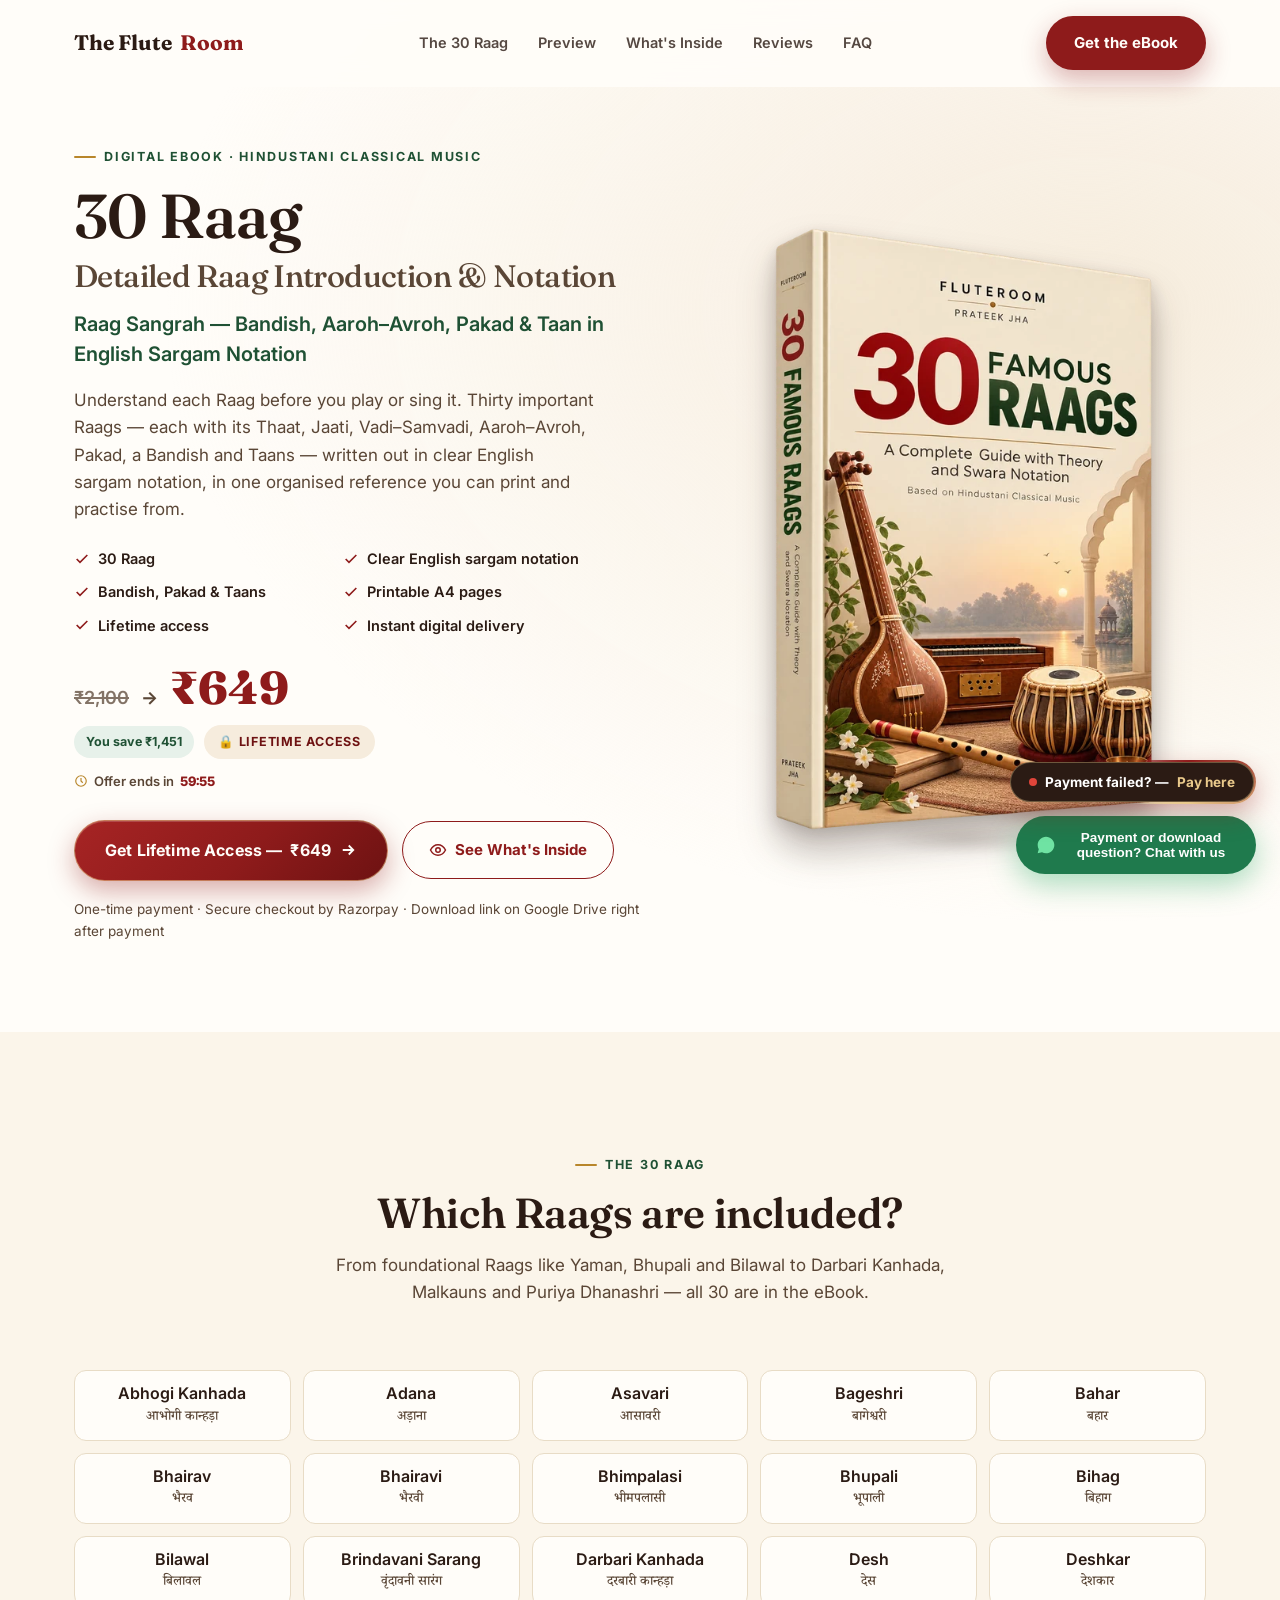
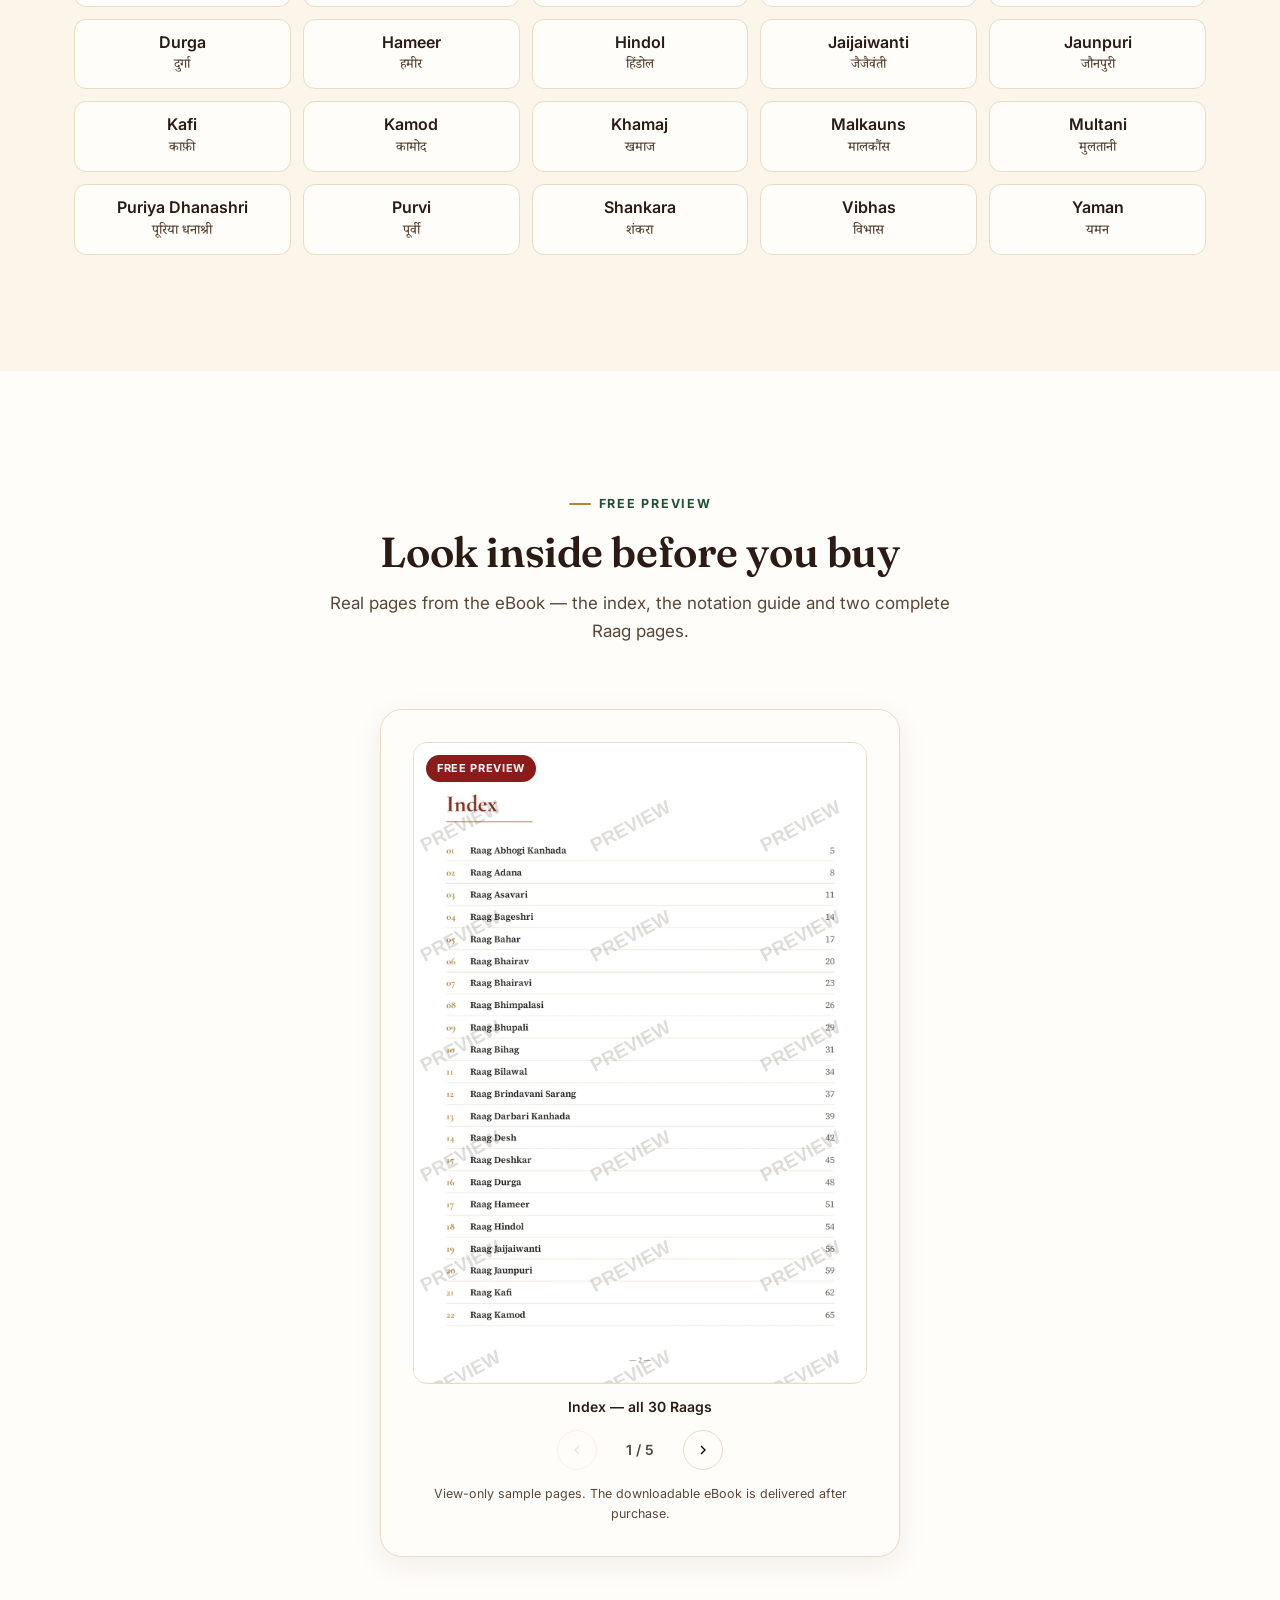
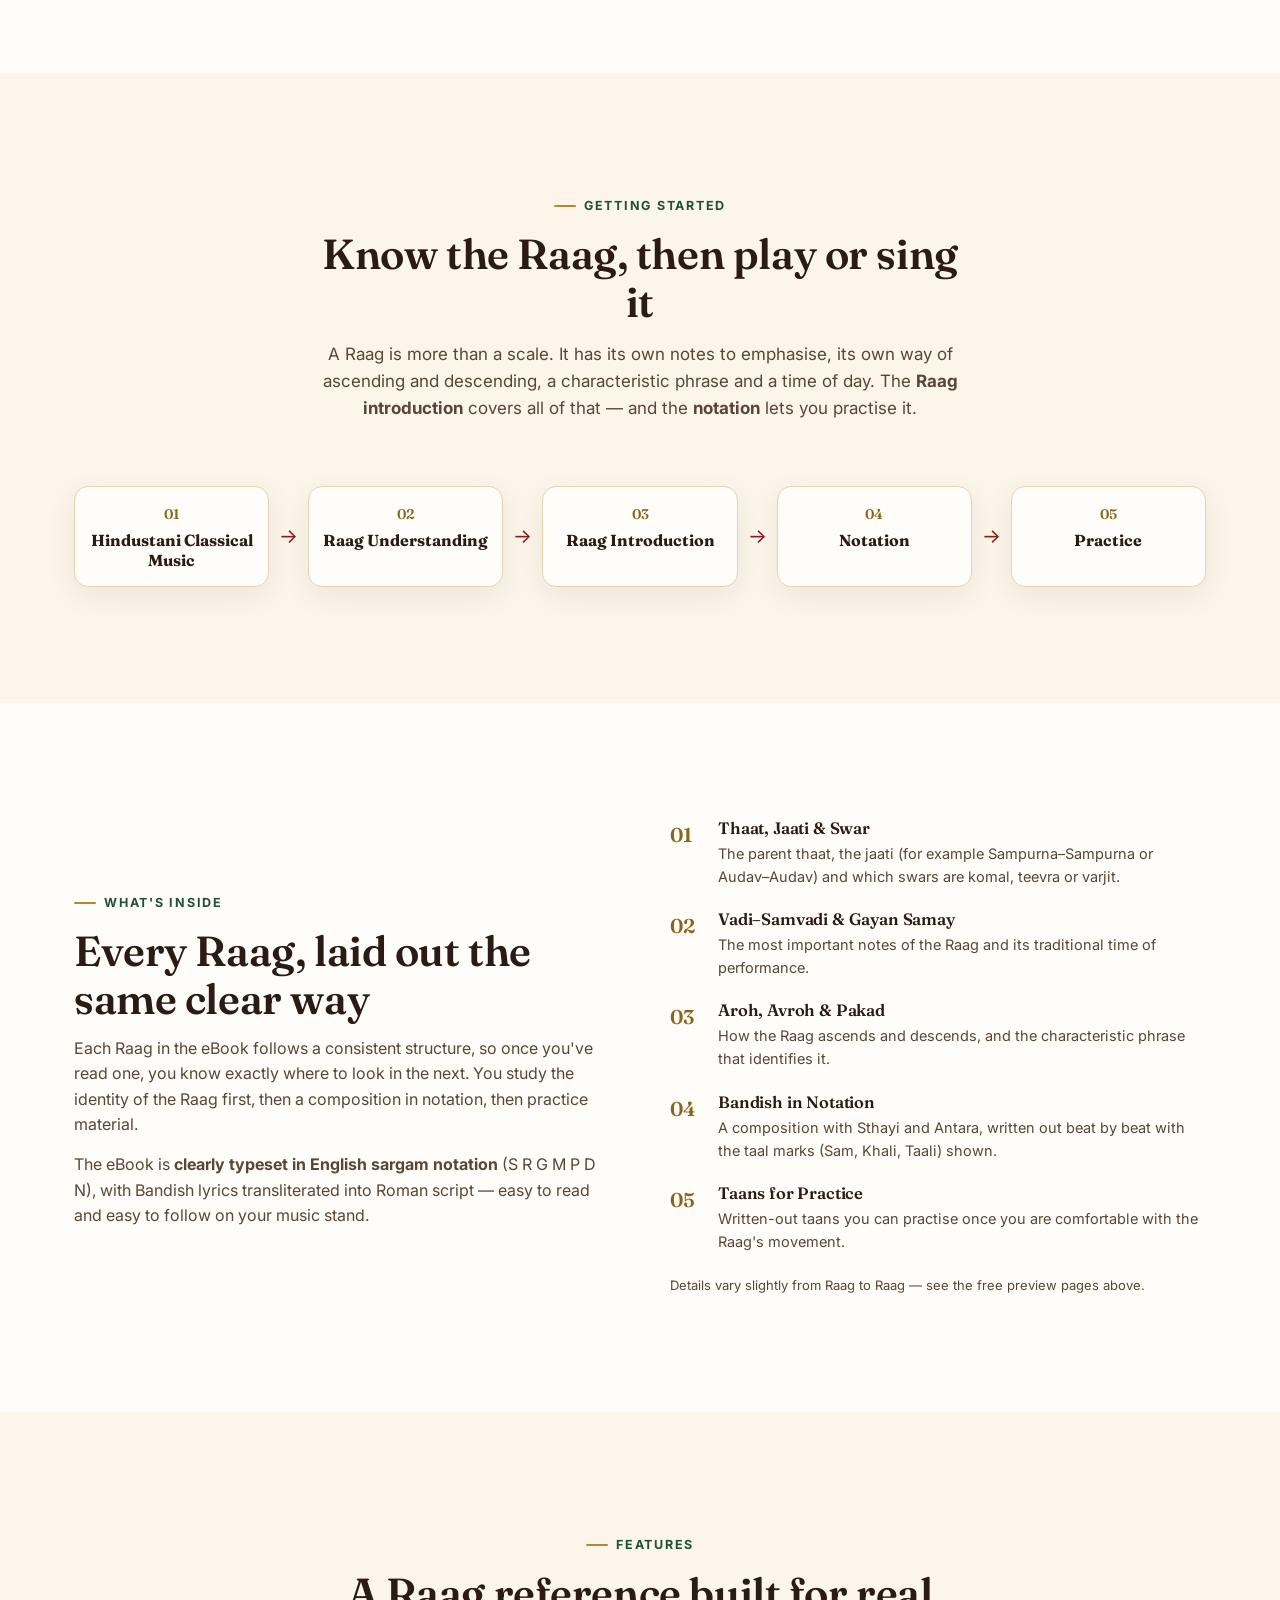
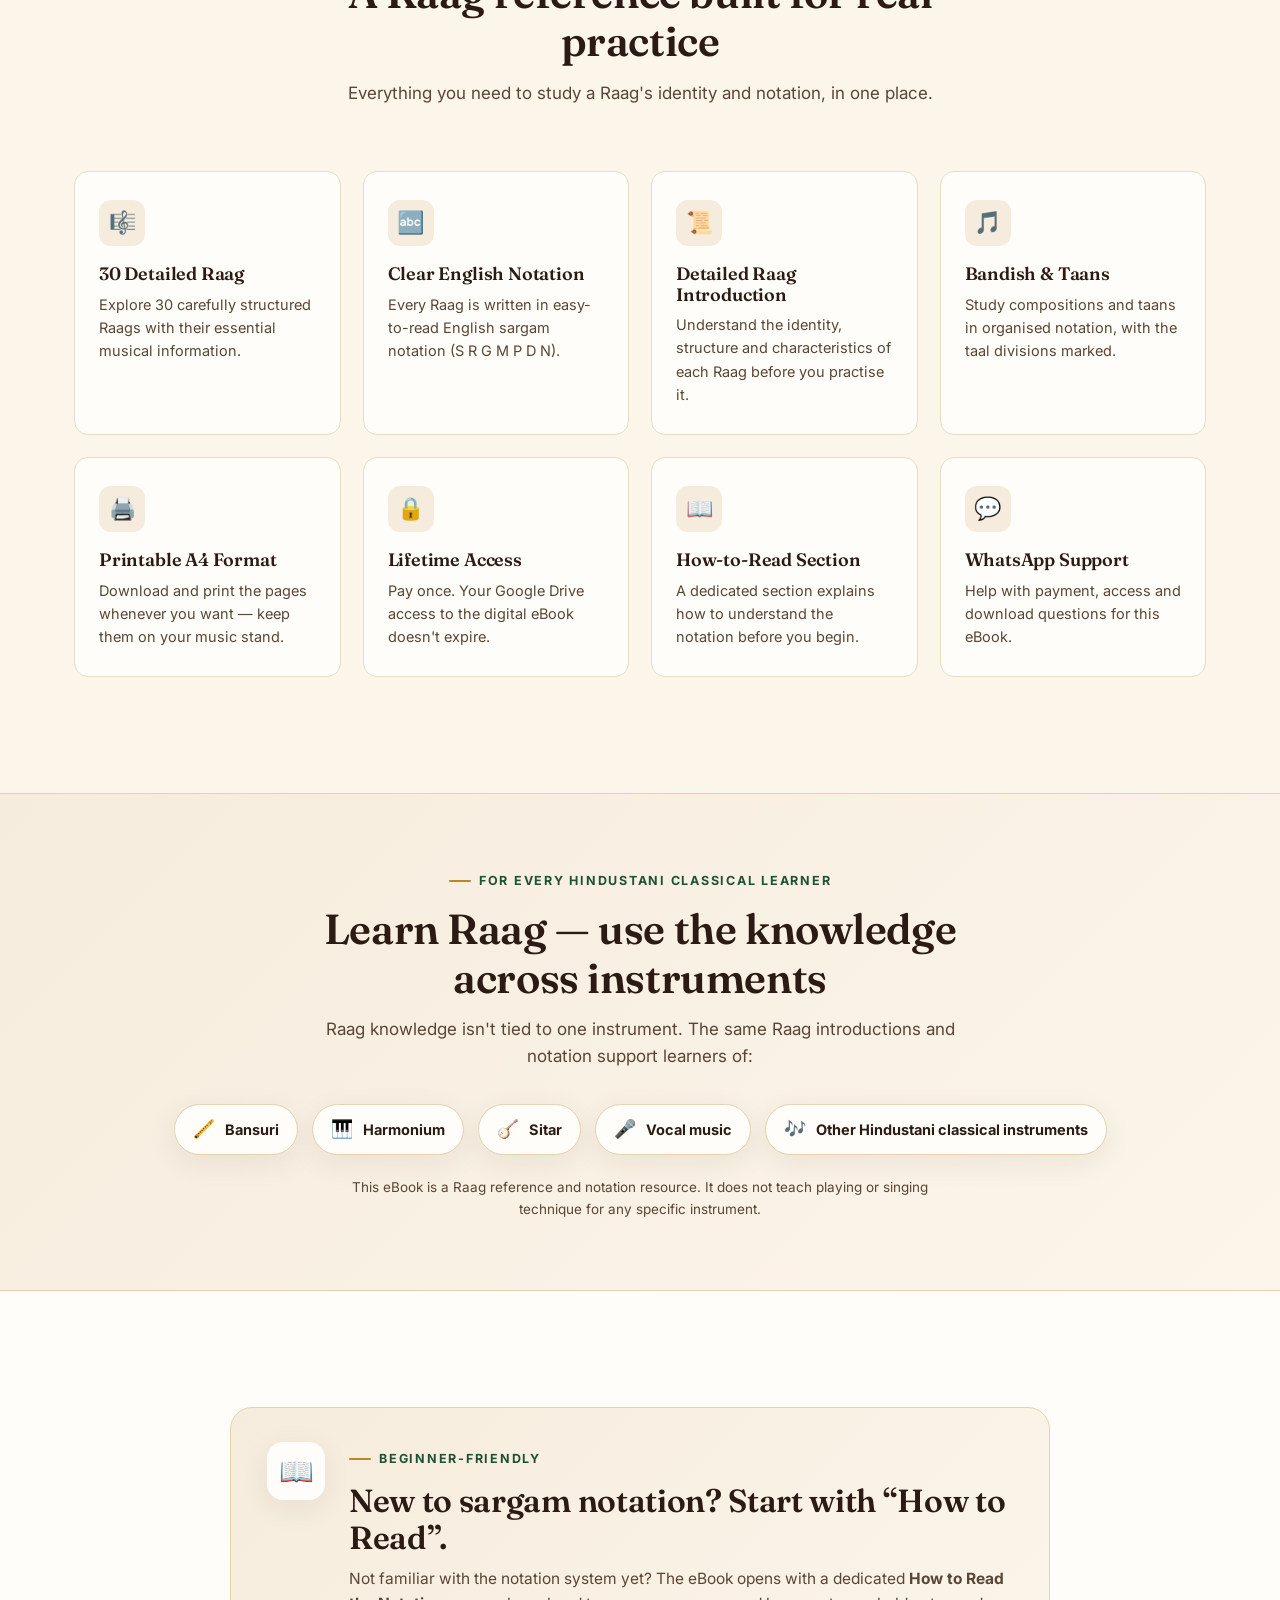
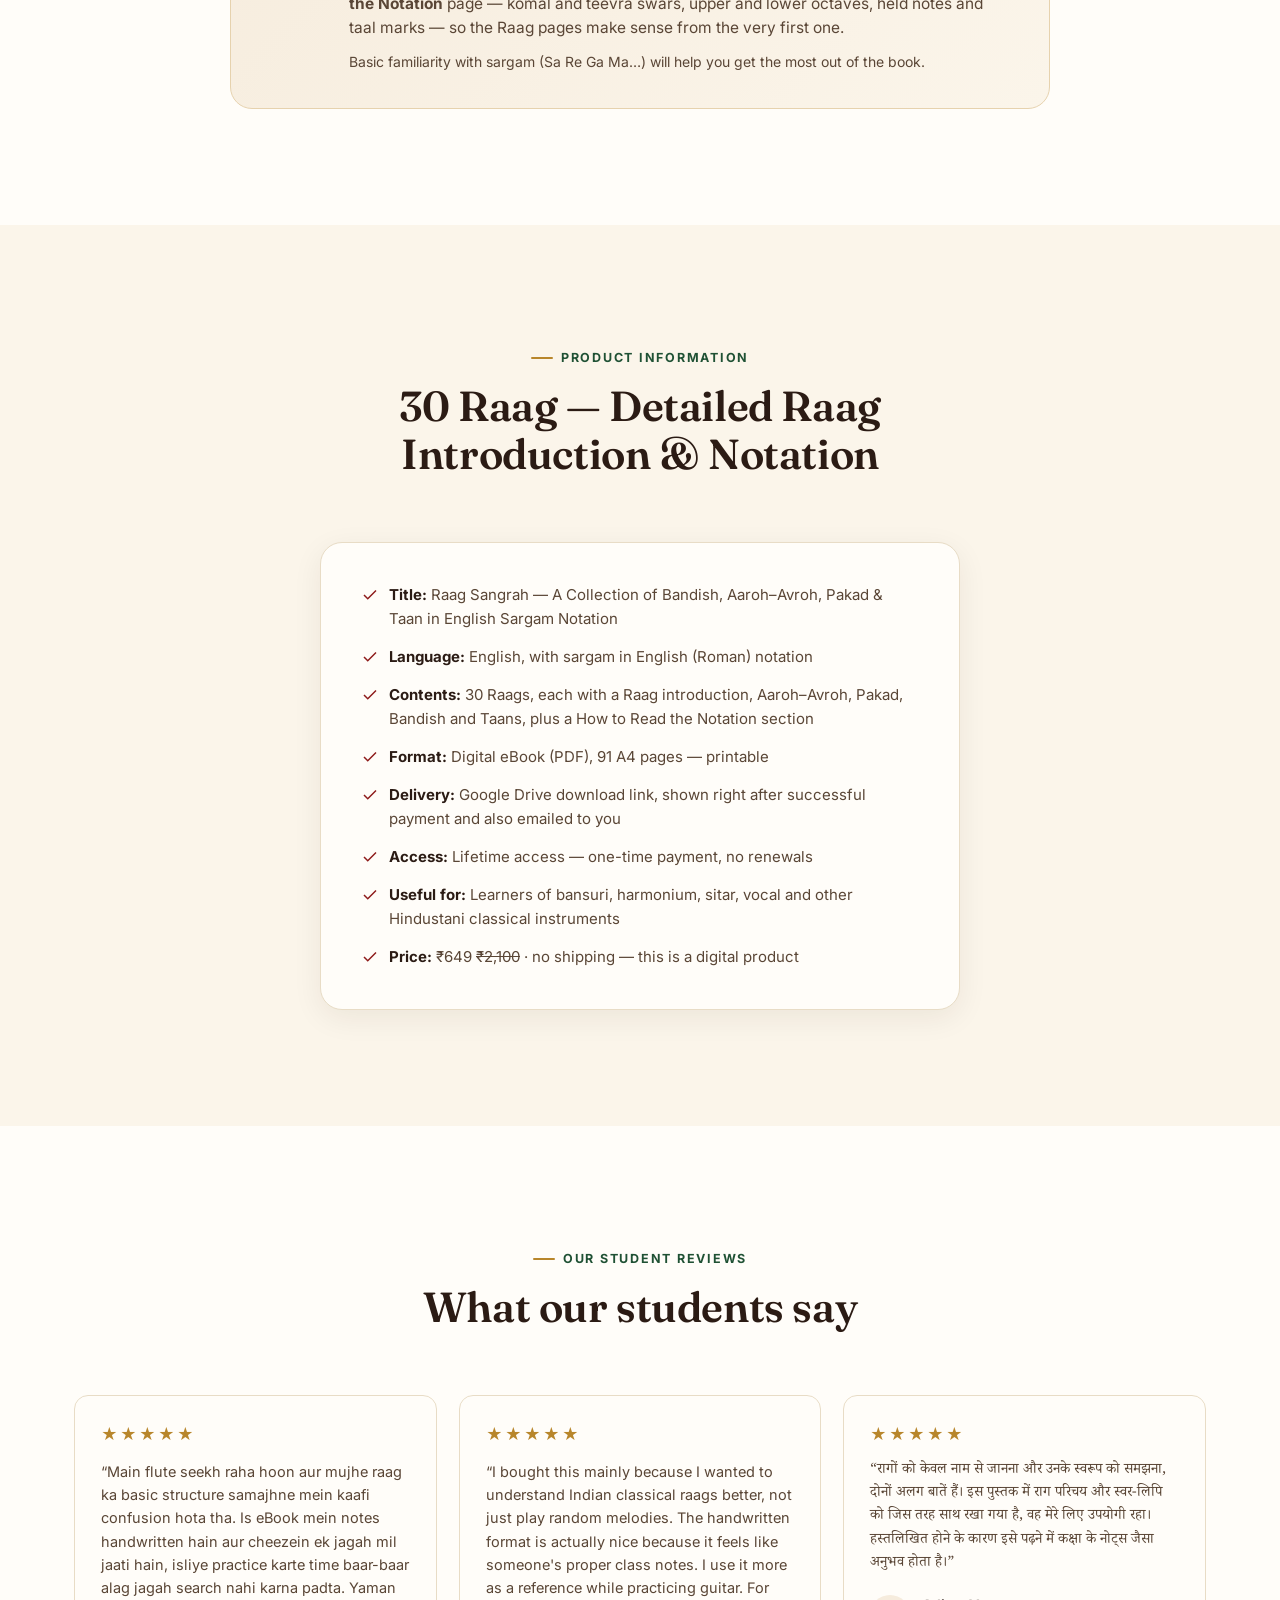
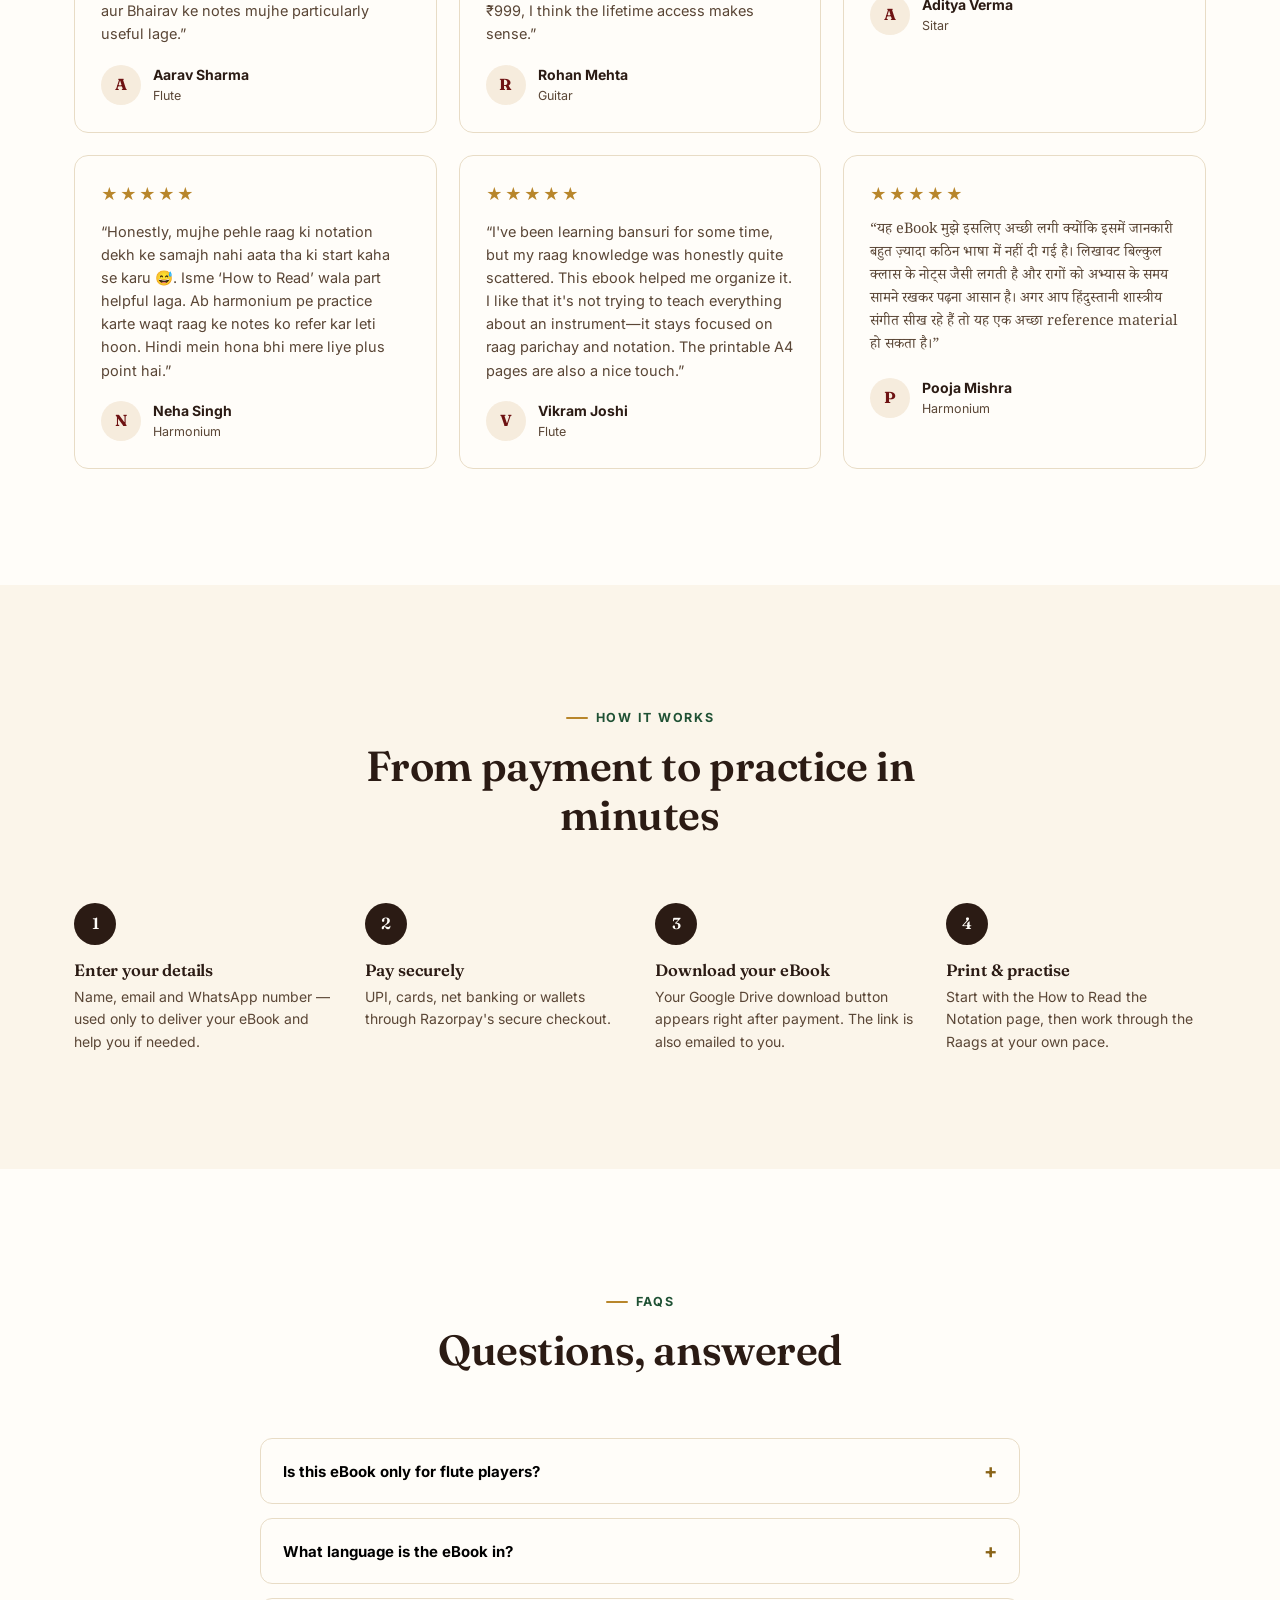
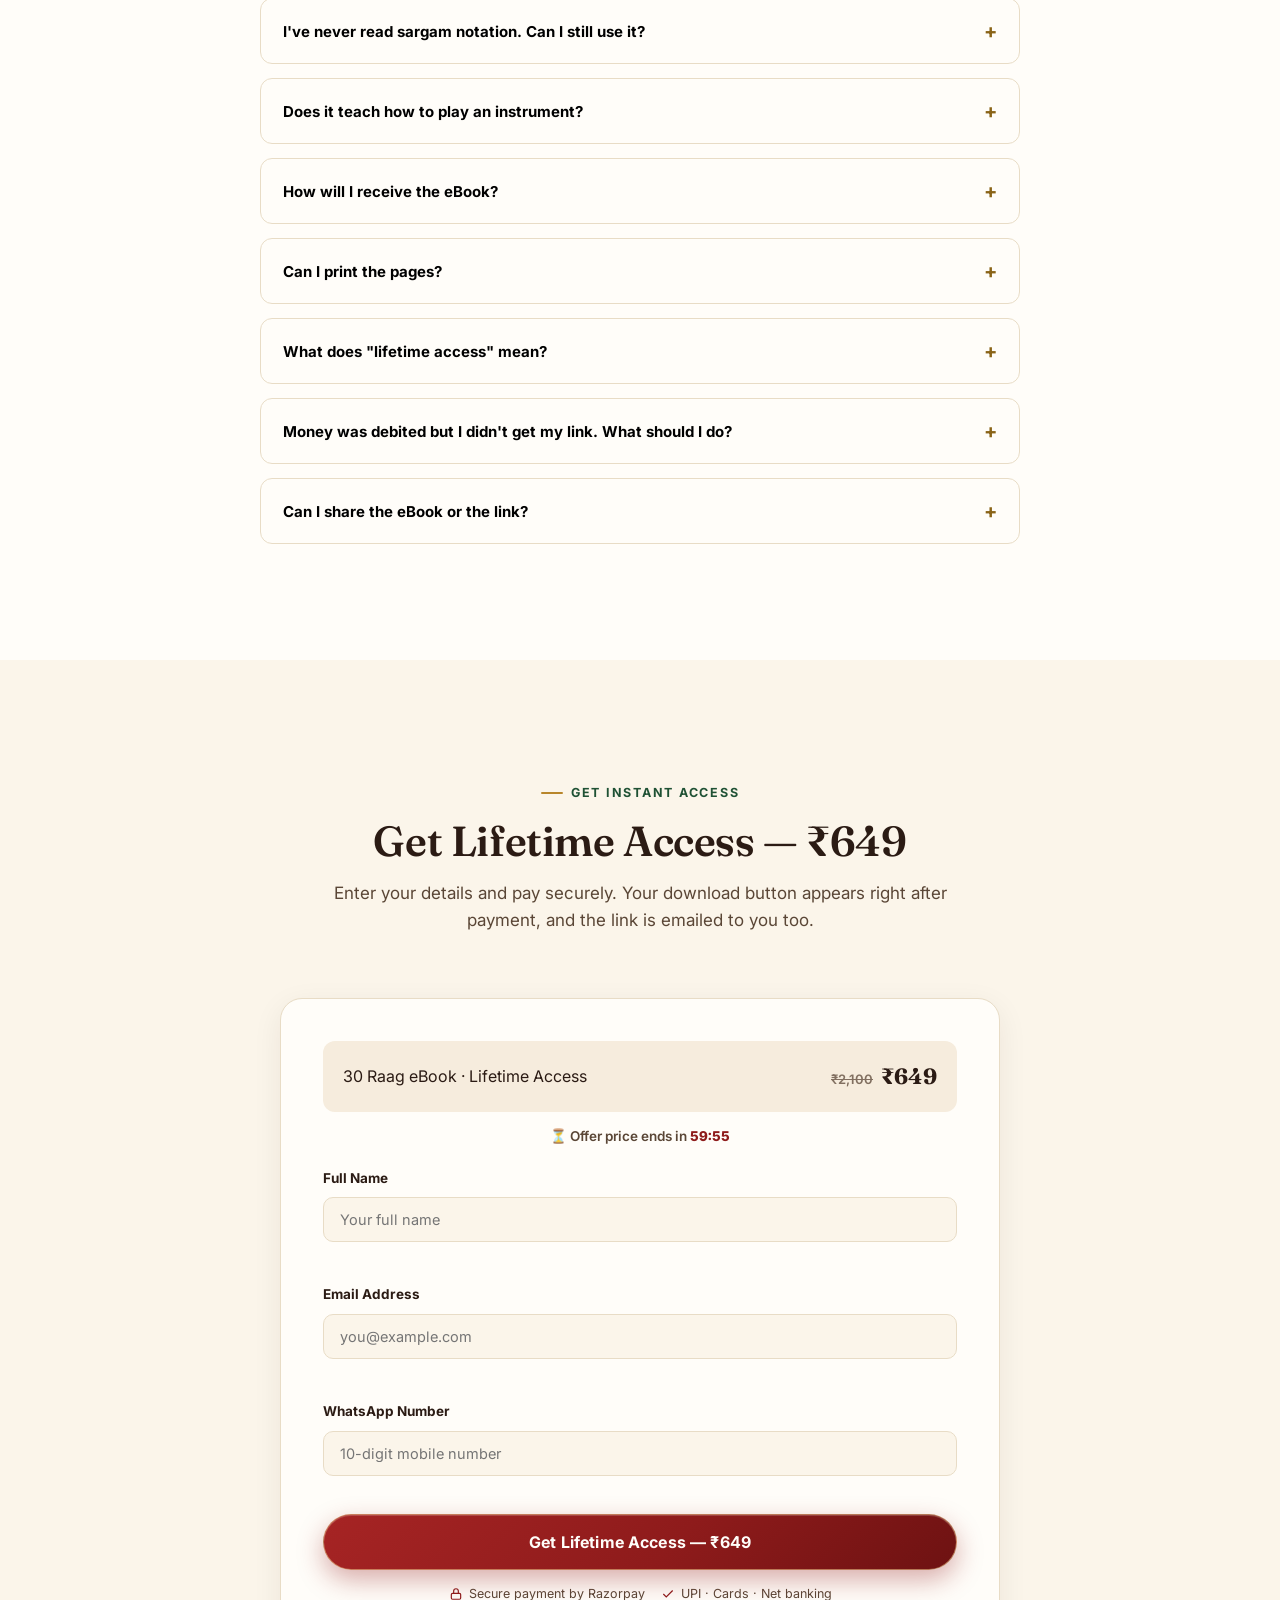
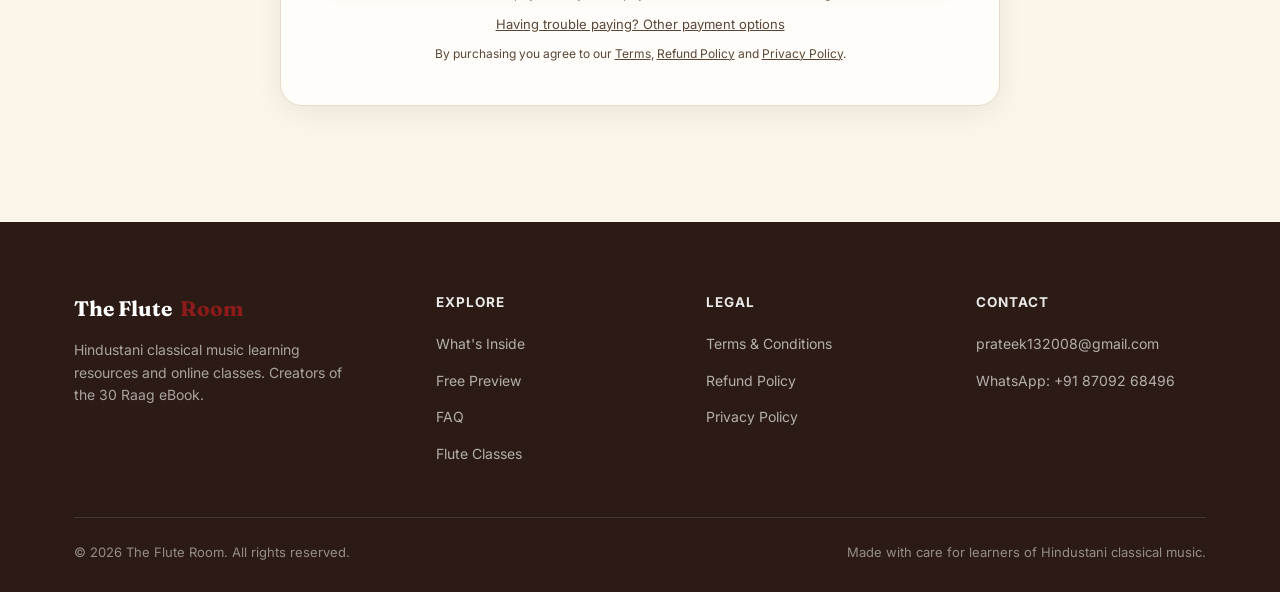
==== commit bf5cedc7: "Add files via upload" ====
--- a/index.html
+++ b/index.html
@@ -139,8 +139,8 @@
         <img src="assets/raag-sangrah-cover-760.webp"
              srcset="assets/raag-sangrah-cover-480.webp 480w, assets/raag-sangrah-cover-760.webp 760w"
              sizes="(max-width: 430px) 200px, (max-width: 980px) 230px, 380px"
-             width="760" height="976" fetchpriority="high" decoding="async"
-             alt="Cover of the 30 Raag eBook — Raag Sangrah: Bandish, Aaroh–Avroh, Pakad &amp; Taan in English Sargam Notation">
+             width="760" height="1208" fetchpriority="high" decoding="async"
+             alt="Cover of the eBook — 30 Famous Raags: A Complete Guide with Theory and Swara Notation, by Prateek Jha, The Flute Room">
       </div>
       <div class="ebook-ground-shadow" aria-hidden="true"></div>
     </div>
@@ -205,31 +205,13 @@
              alt="Sample page from the 30 Raag eBook: Index of all 30 Raags">
         <div class="ebook-preview-watermark" aria-hidden="true"></div>
 
-        <!-- Final preview slide: "Unlock the Full Raag eBook" (shown after the
-             last sample page; prices are filled from js/config.js). -->
+        <!-- Final preview slide: "Unlock Full Raag eBook" (your design image).
+             The whole slide is a link to the checkout form (#buy). -->
         <div class="ebook-unlock" id="previewUnlock" hidden>
-          <div class="ebook-unlock-card">
-            <div class="ebook-unlock-lock" aria-hidden="true">
-              <svg width="26" height="26" viewBox="0 0 24 24" fill="none" stroke="currentColor" stroke-width="2.2"><rect x="4" y="11" width="16" height="10" rx="2"/><path d="M8 11V7a4 4 0 018 0v4"/></svg>
-            </div>
-            <span class="ebook-unlock-eyebrow">End of the free preview</span>
-            <h3>Unlock the Full Raag eBook</h3>
-            <p class="ebook-unlock-lede">All 30 Raags — Bandish, Aaroh–Avroh, Pakad &amp; Taan in clear English sargam notation.</p>
-            <ul class="ebook-unlock-list">
-              <li>30 complete Raags</li>
-              <li>91 printable A4 pages</li>
-              <li>How to Read the Notation guide</li>
-              <li>Lifetime access · instant download</li>
-            </ul>
-            <div class="ebook-unlock-price">
-              <s data-original-price aria-label="Original price">₹2,100</s>
-              <span class="ebook-price-arrow" aria-hidden="true">→</span>
-              <strong data-price>₹649</strong>
-            </div>
-            <span class="ebook-save-badge" data-save-badge>You save ₹1,451</span>
-            <a href="#buy" class="btn btn-primary btn-block ebook-unlock-cta">Unlock the Full eBook — <span data-price>₹649</span></a>
-            <span class="ebook-unlock-note">One-time payment · Secure checkout by Razorpay</span>
-          </div>
+          <a href="#buy" class="ebook-unlock-link" aria-label="Unlock the full Raag eBook — ₹2,100, now ₹649. Go to checkout.">
+            <img src="assets/preview/raag-unlock-full-ebook.webp" width="1054" height="1492" loading="lazy" decoding="async" draggable="false"
+                 alt="Unlock Full Raag eBook — get complete access to all 30 famous Raags with detailed theory and swara notation. For just ₹649 (was ₹2,100). Lifetime access.">
+          </a>
         </div>
       </div>
       <p class="ebook-preview-caption" id="previewCaption" aria-live="polite">Index — all 30 Raags</p>
@@ -602,5 +584,13 @@
   <svg width="20" height="20" viewBox="0 0 24 24" fill="currentColor" aria-hidden="true"><path d="M12 2C6.5 2 2 6.5 2 12c0 1.8.5 3.5 1.3 5L2 22l5.2-1.3c1.4.8 3.1 1.3 4.8 1.3 5.5 0 10-4.5 10-10S17.5 2 12 2z"/></svg>
   <span class="label">Payment or download question? Chat with us</span>
 </button>
+<!-- Safety net: if any script fails to load/run, still show all content
+     (sections fade in via JS; without this a JS error leaves the page blank). -->
+<script>
+  setTimeout(function () {
+    var els = document.querySelectorAll(".reveal, .reveal-stagger");
+    for (var i = 0; i < els.length; i++) els[i].classList.add("is-visible");
+  }, 2500);
+</script>
 </body>
 </html>
--- a/css/ebook.css
+++ b/css/ebook.css
@@ -16,7 +16,7 @@
 .ebook-hero-copy .eyebrow { margin-bottom: 16px; }
 .ebook-hero-copy h1 { font-size: clamp(38px, 5.4vw, 62px); margin-bottom: 6px; line-height: 1.05; }
 .ebook-hero-copy h1 .h1-sub { display: block; font-size: 0.5em; font-weight: 500; color: var(--ink-soft); margin-top: 10px; line-height: 1.2; }
-.ebook-hero-hindi { font-size: clamp(17px, 2vw, 20px); font-weight: 600; color: var(--orange-deep); margin: 14px 0 18px; line-height: 1.5; }
+.ebook-hero-tagline { font-size: clamp(17px, 2vw, 20px); font-weight: 600; color: var(--orange-deep); margin: 14px 0 18px; line-height: 1.5; }
 .ebook-hero-copy p.lede { font-size: 17px; color: var(--ink-soft); max-width: 520px; margin-bottom: 24px; }
 .ebook-hero-points { list-style: none; display: grid; grid-template-columns: 1fr 1fr; gap: 10px 18px; margin-bottom: 28px; max-width: 520px; }
 .ebook-hero-points li { display: flex; align-items: center; gap: 8px; font-size: 14.5px; font-weight: 600; color: var(--ink); }
@@ -110,8 +110,9 @@
   background: var(--white); border: 1px solid var(--line); border-radius: 12px;
   padding: 12px 10px; text-align: center; min-width: 0;
 }
-.raag-chip .hi { display: block; font-size: 16.5px; font-weight: 600; color: var(--ink); line-height: 1.4; }
-.raag-chip .en { display: block; font-size: 12.5px; color: var(--ink-soft); margin-top: 2px; }
+/* English Raag name first (primary), the Hindi name below it */
+.raag-chip .en { display: block; font-size: 16px; font-weight: 600; color: var(--ink); line-height: 1.35; overflow-wrap: anywhere; }
+.raag-chip .hi { display: block; font-size: 13.5px; font-weight: 500; color: var(--ink-soft); line-height: 1.5; margin-top: 3px; }
 @media (max-width: 980px) { .raag-grid { grid-template-columns: repeat(3, 1fr); } }
 @media (max-width: 560px) { .raag-grid { grid-template-columns: repeat(2, 1fr); gap: 10px; } }
 
@@ -174,6 +175,17 @@
 .ebook-preview-counter { font-size: 14px; font-weight: 600; color: var(--ink-soft); min-width: 54px; }
 .ebook-preview-note { margin-top: 14px; font-size: 12.5px; color: var(--ink-soft); }
 @media (max-width: 430px) { .ebook-preview-card { padding: 20px 16px; } }
+
+/* ---------------- Final preview slide: "Unlock Full Raag eBook" (design image) ---------------- */
+.ebook-preview-viewer.is-unlock #previewImg,
+.ebook-preview-viewer.is-unlock .ebook-preview-watermark,
+.ebook-preview-viewer.is-unlock .ebook-preview-badge { display: none; }
+.ebook-unlock { position: absolute; inset: 0; z-index: 3; background: #FDF9F4; }
+.ebook-unlock[hidden] { display: none; }
+.ebook-unlock-link { display: block; width: 100%; height: 100%; cursor: pointer; }
+.ebook-unlock-link img { width: 100%; height: 100%; object-fit: contain; display: block; pointer-events: none; }
+.ebook-unlock-link:focus-visible { outline: 3px solid var(--orange); outline-offset: -3px; }
+.ebook-price-arrow { font-size: 18px; font-weight: 700; color: var(--ink-soft); }
 
 /* ---------------- Student reviews (rendered from CONFIG.REVIEWS) ---------------- */
 .ebook-review-grid { display: grid; grid-template-columns: repeat(3, 1fr); gap: 22px; }
@@ -334,7 +346,7 @@
    ========================================================================== */
 .eyebrow { color: var(--green); }
 .eyebrow::before { background: var(--gold); }
-.ebook-hero-hindi { color: var(--green); }
+.ebook-hero-tagline { color: var(--green); }
 .logo span { color: var(--orange); }
 .why-num, .learn-step .n { color: var(--gold-text); }
 .benefit-card:hover { border-color: var(--gold); }
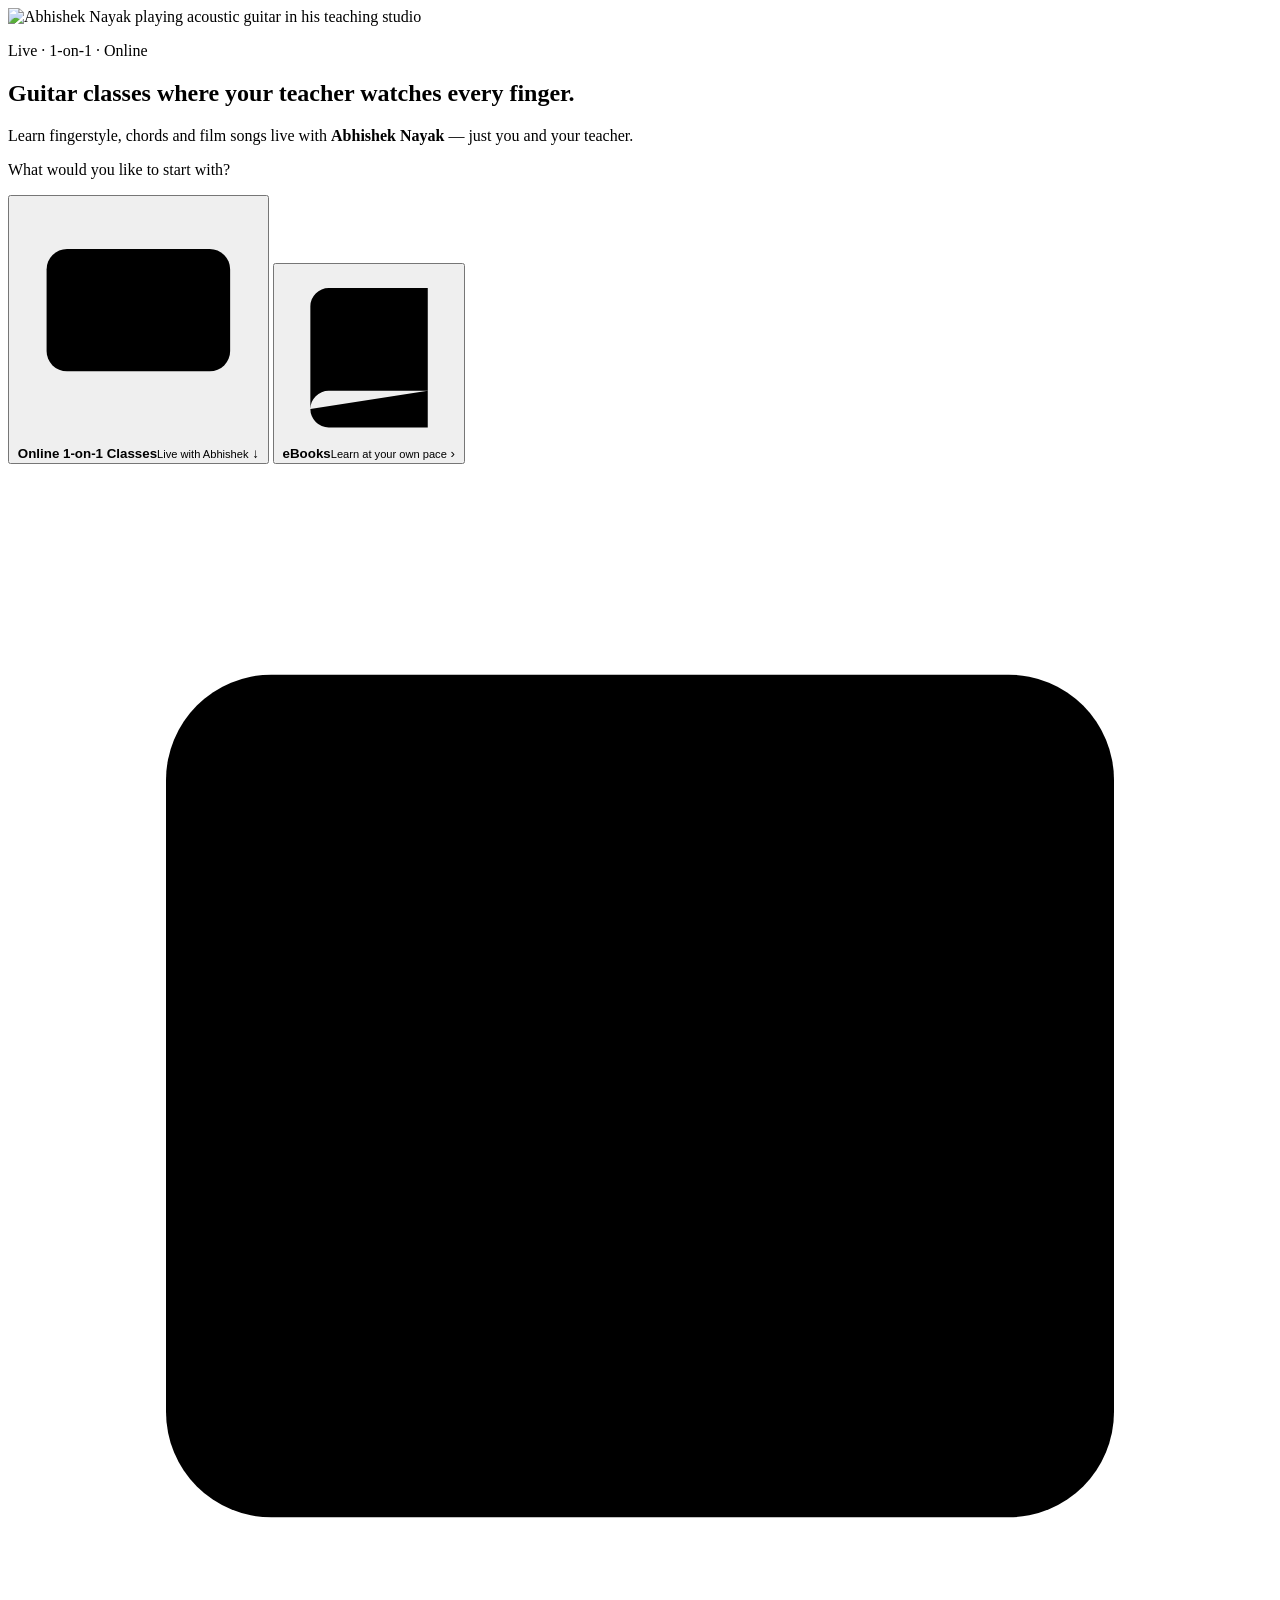
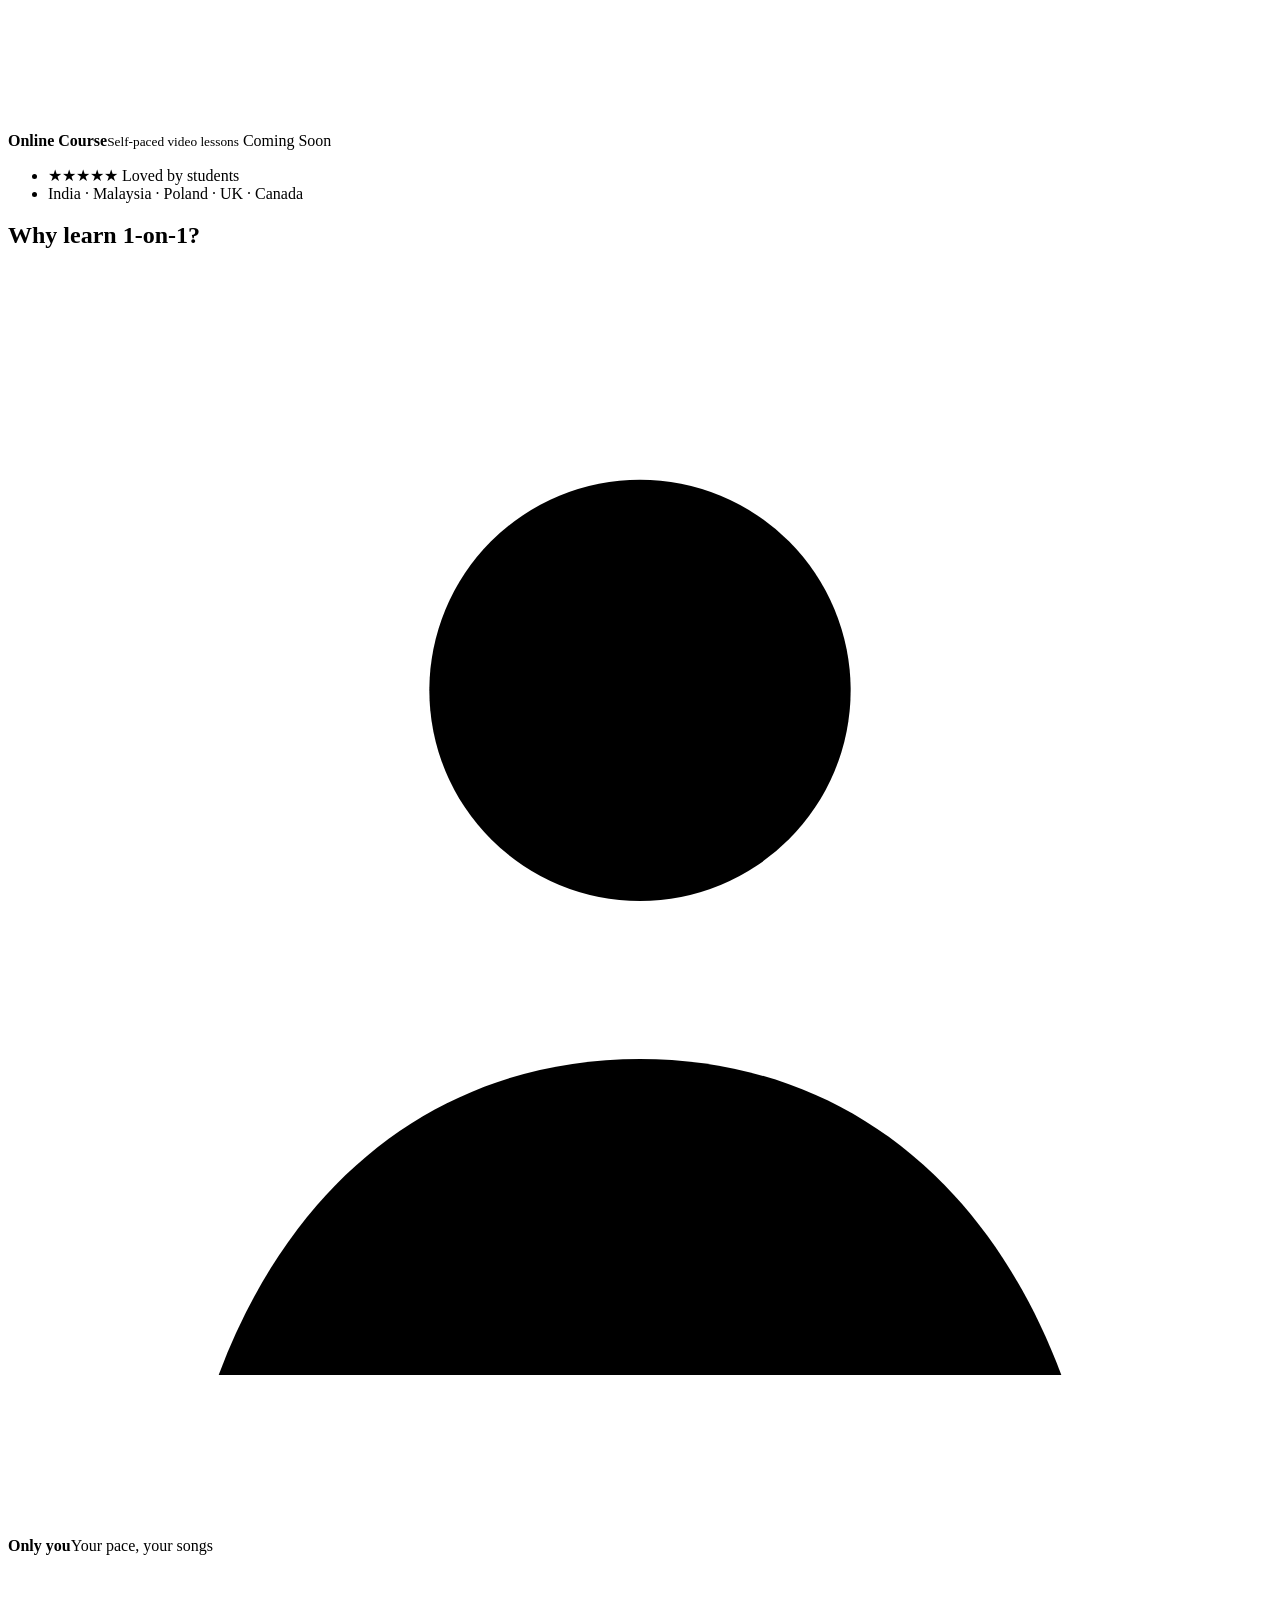
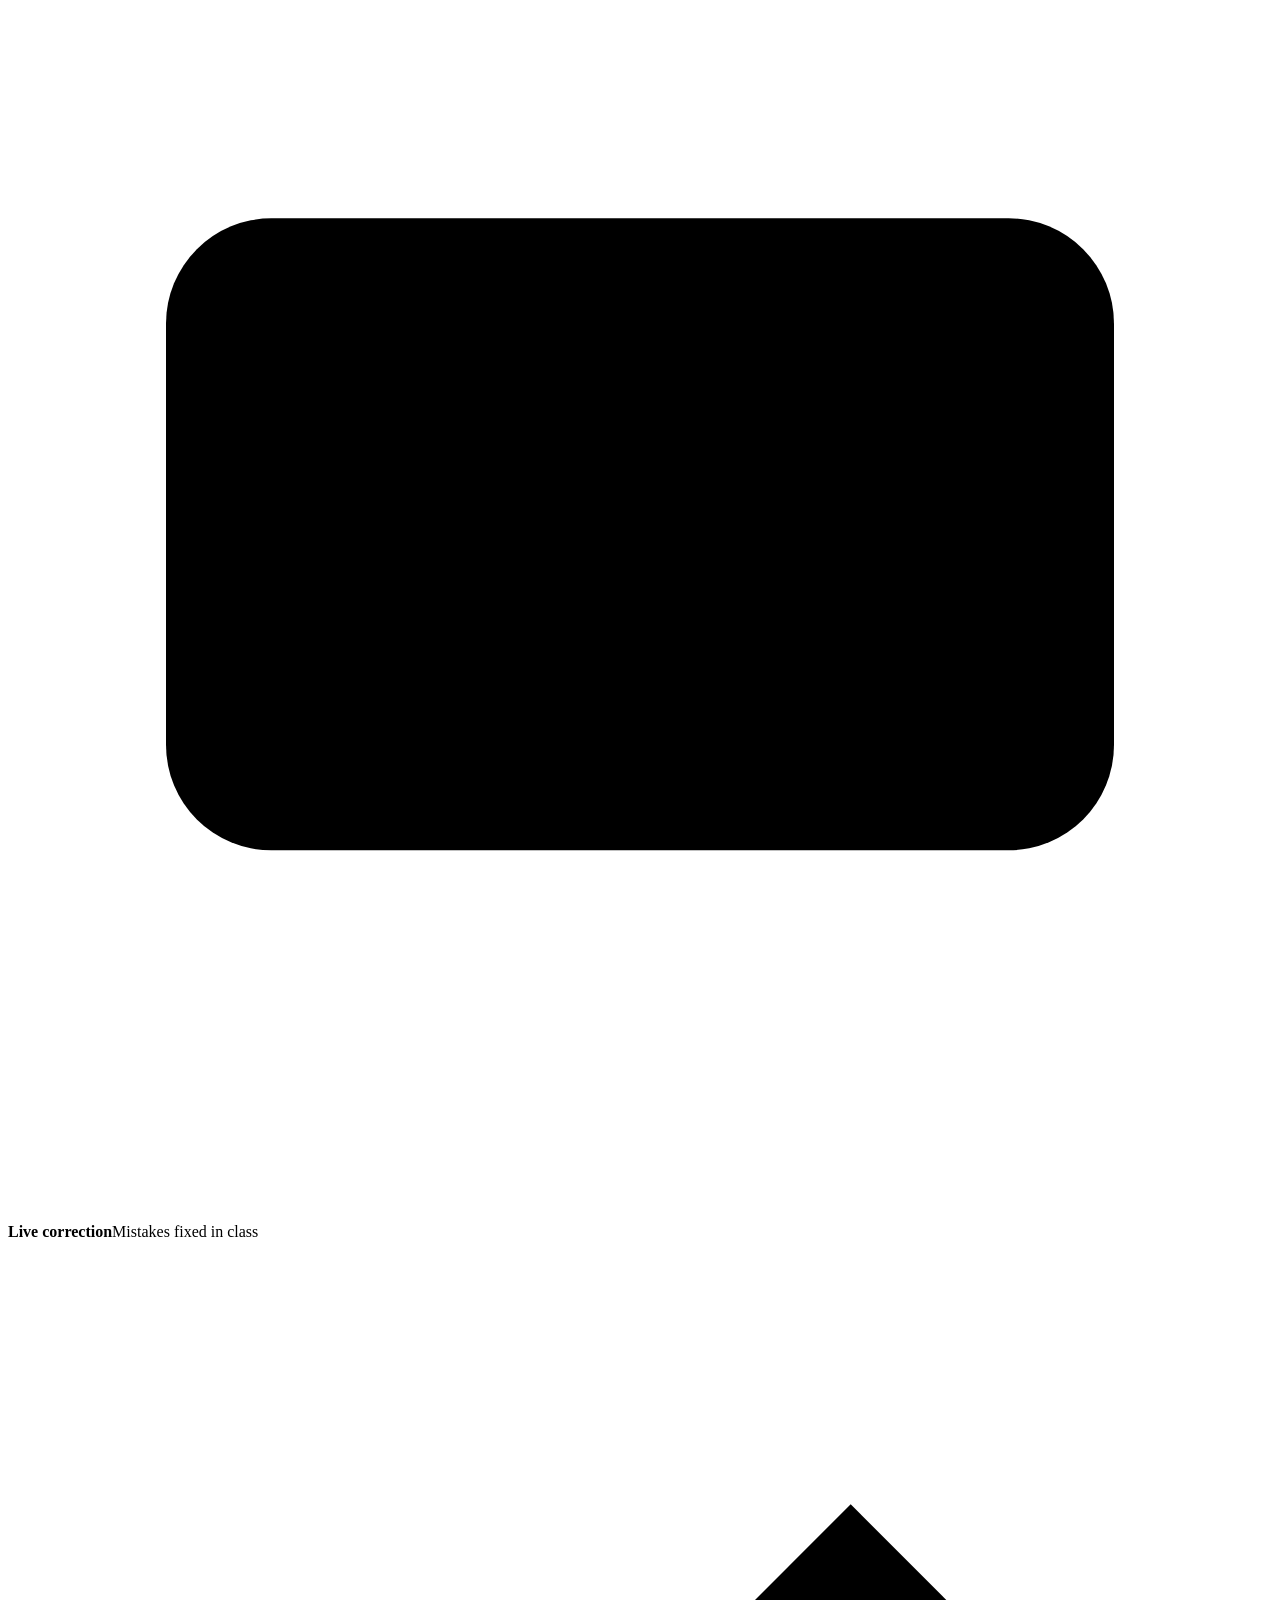
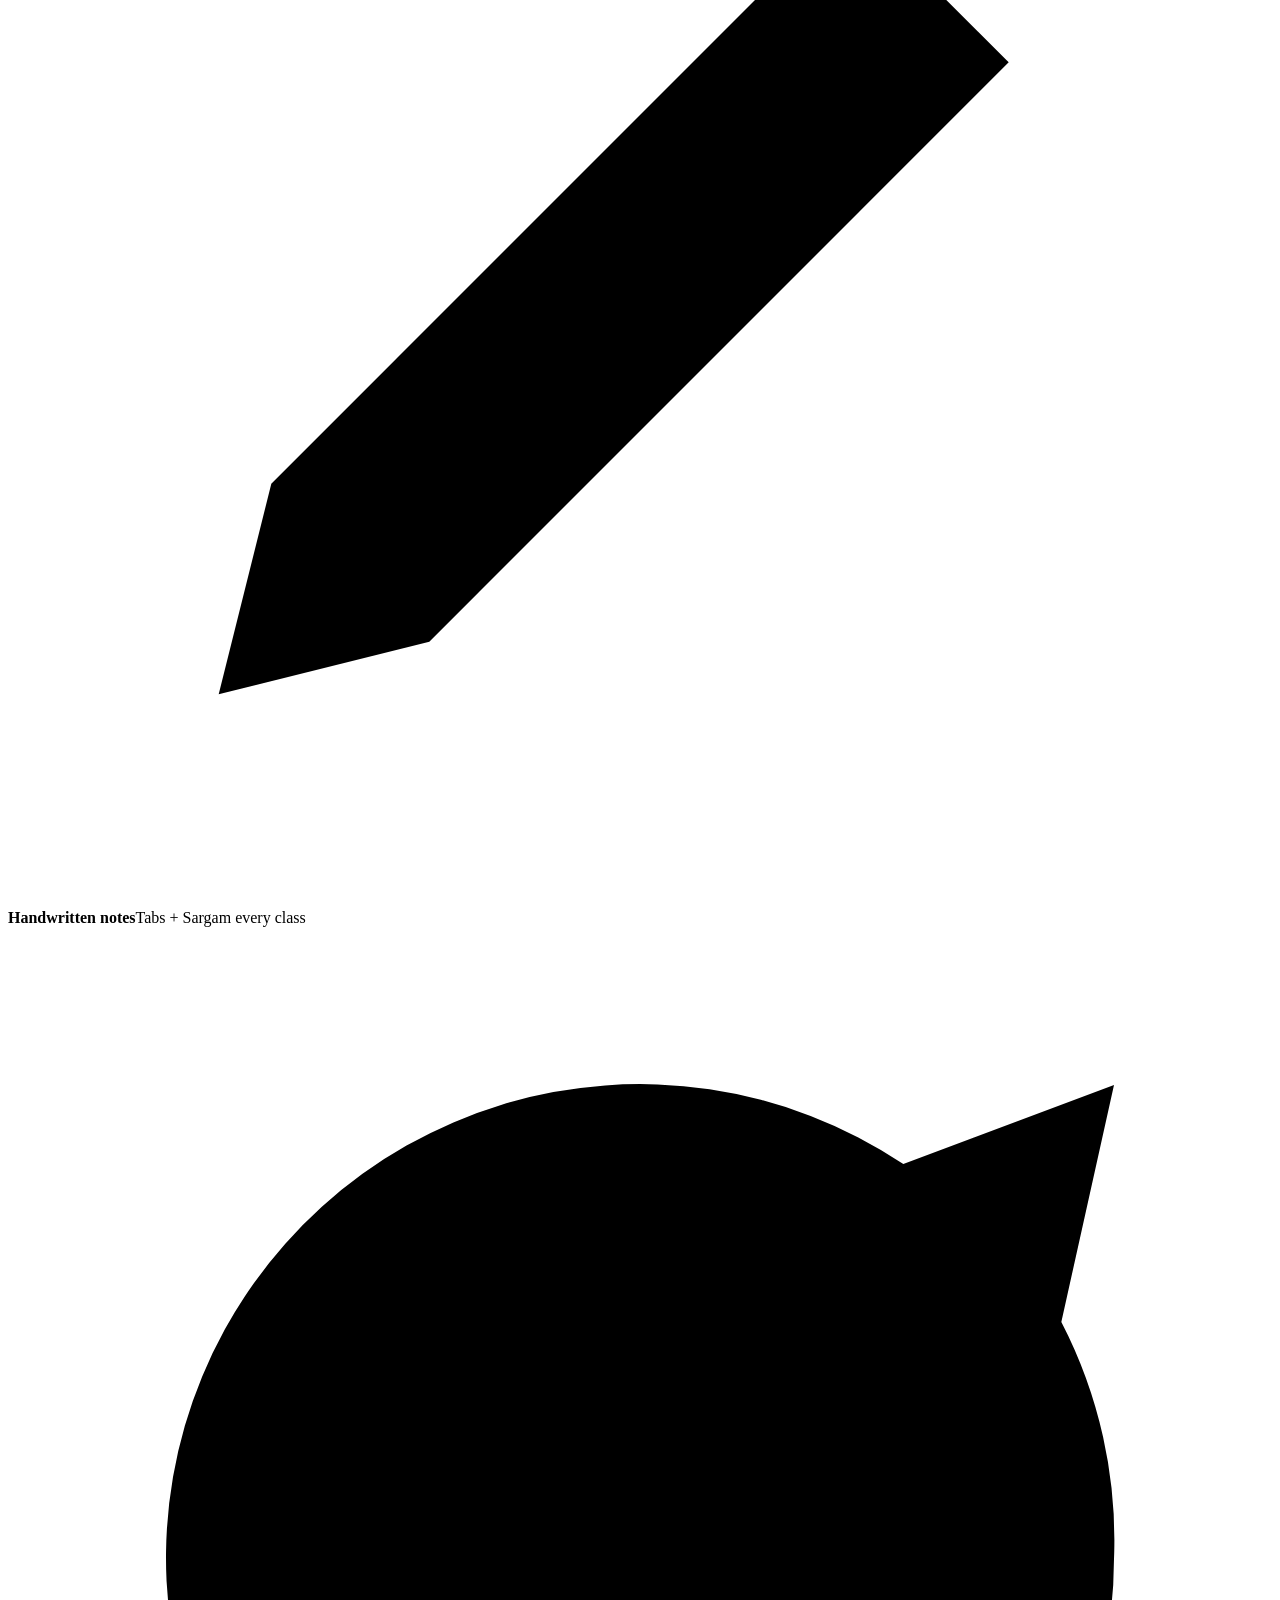
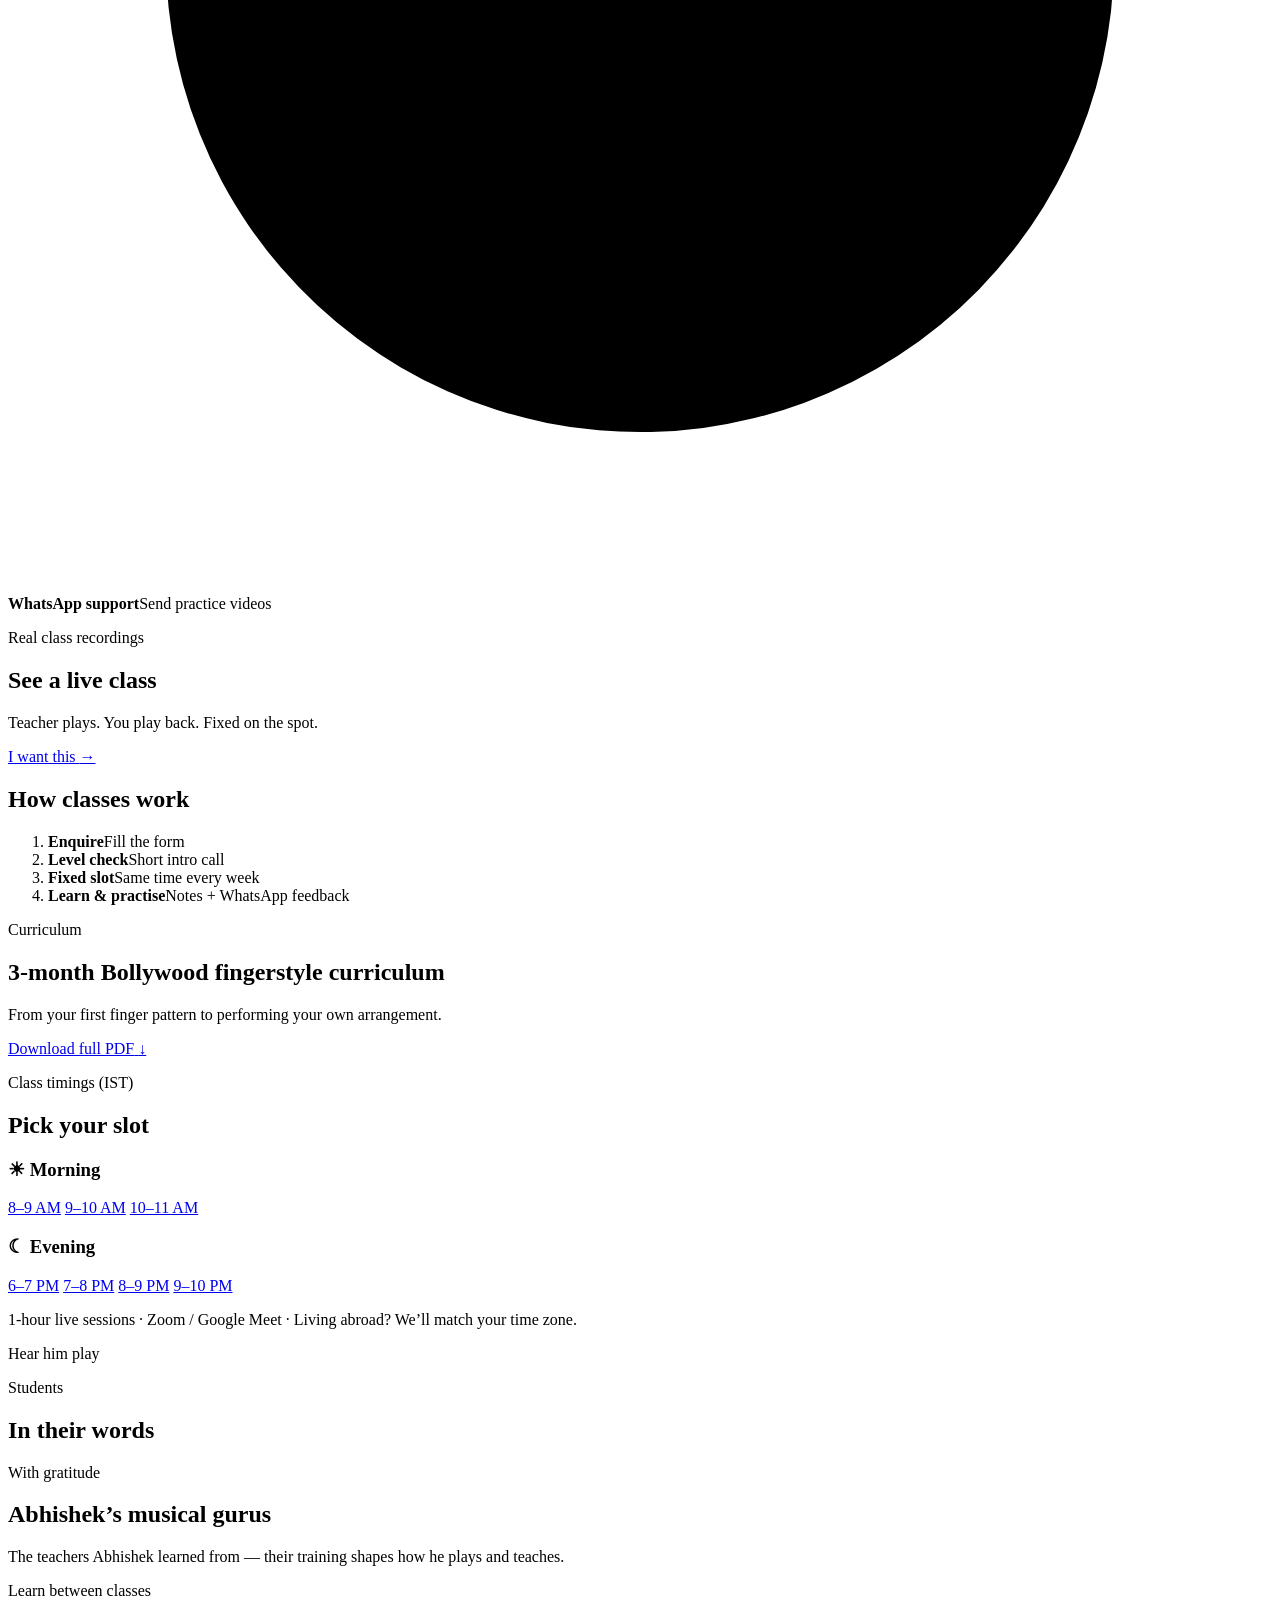
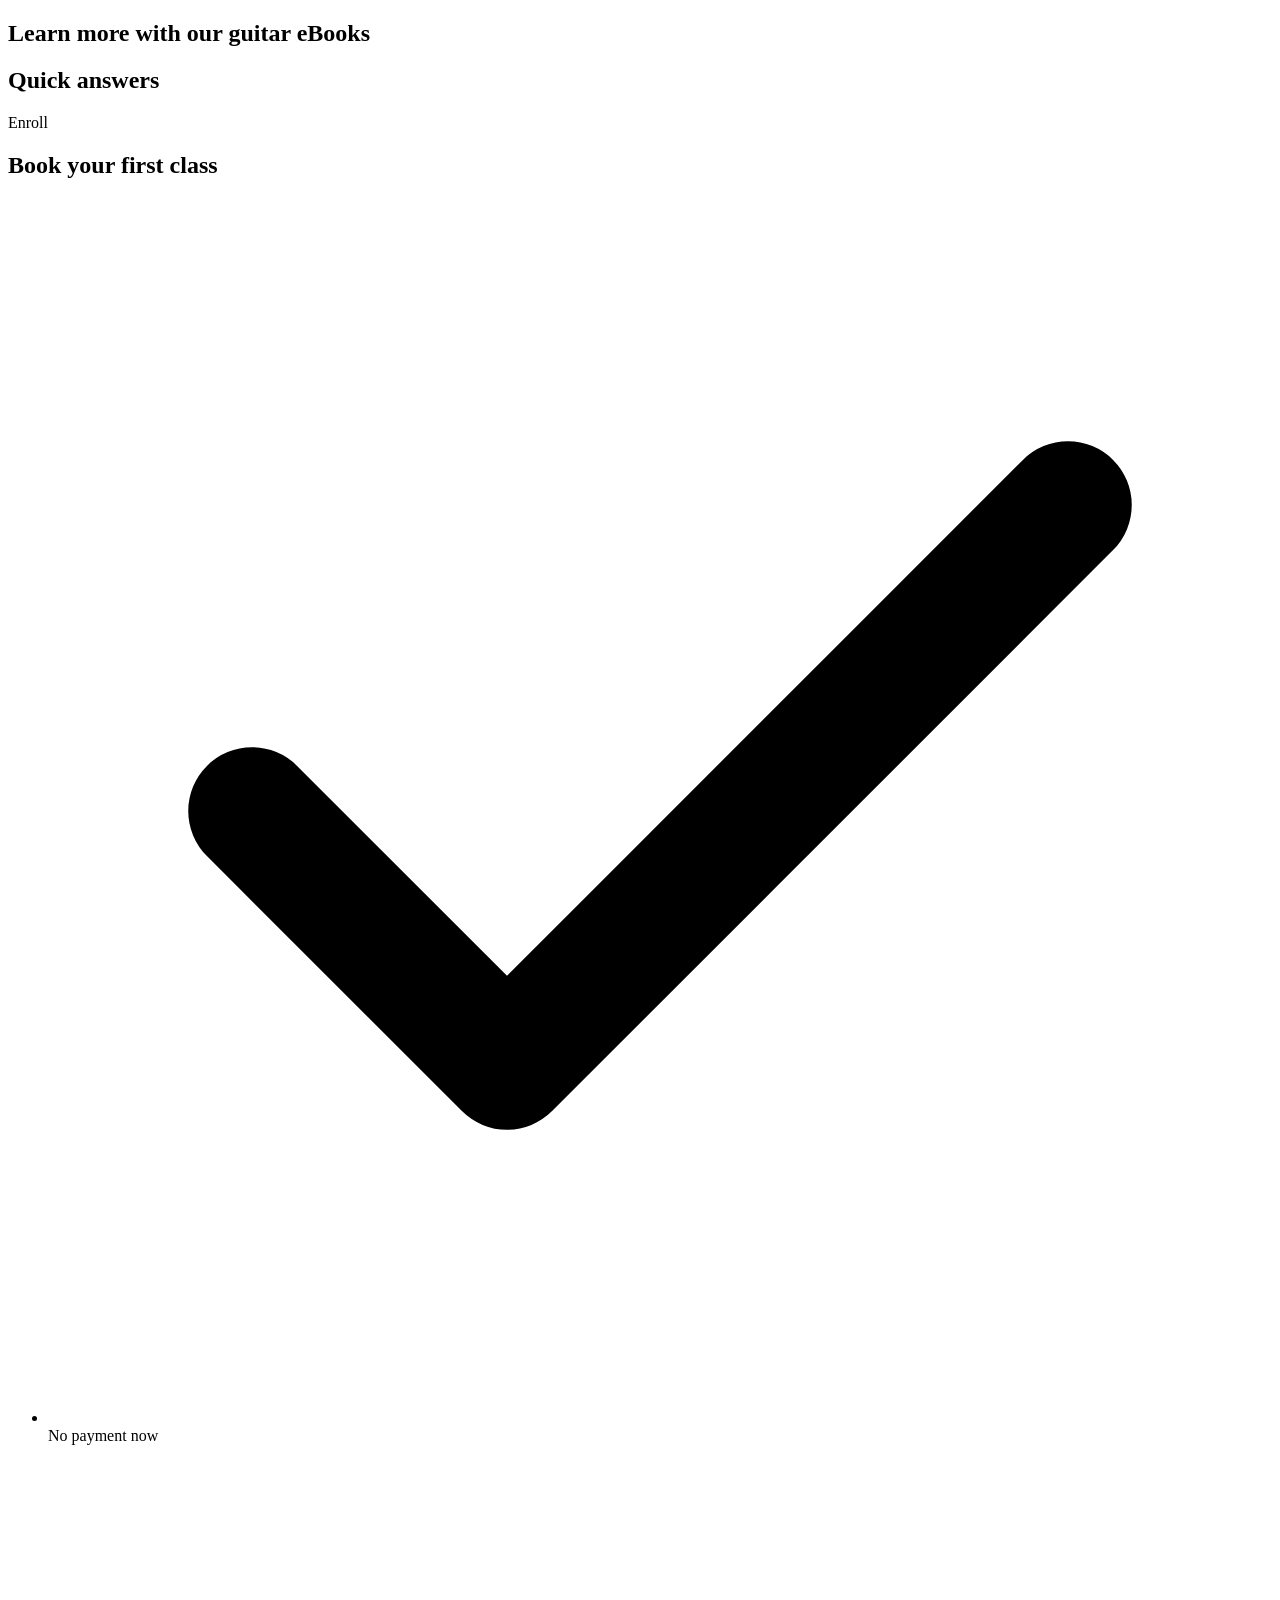
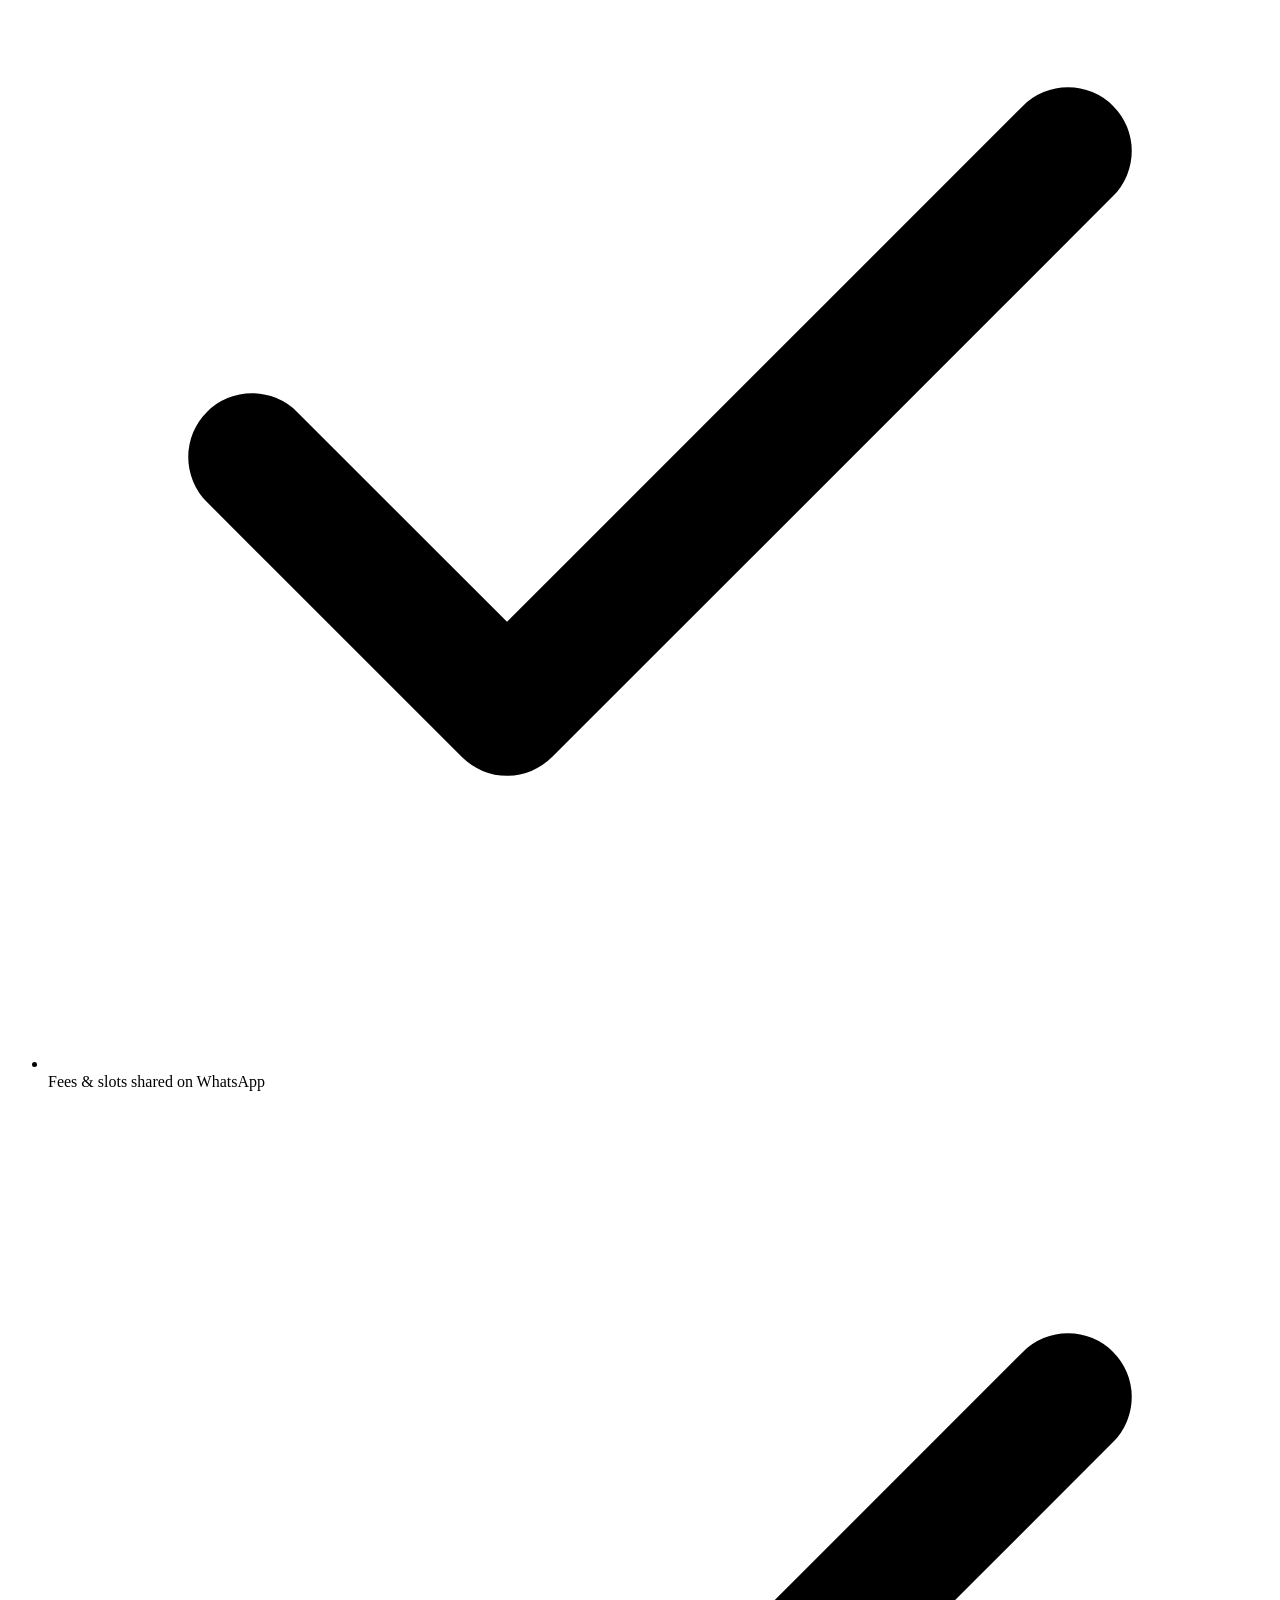
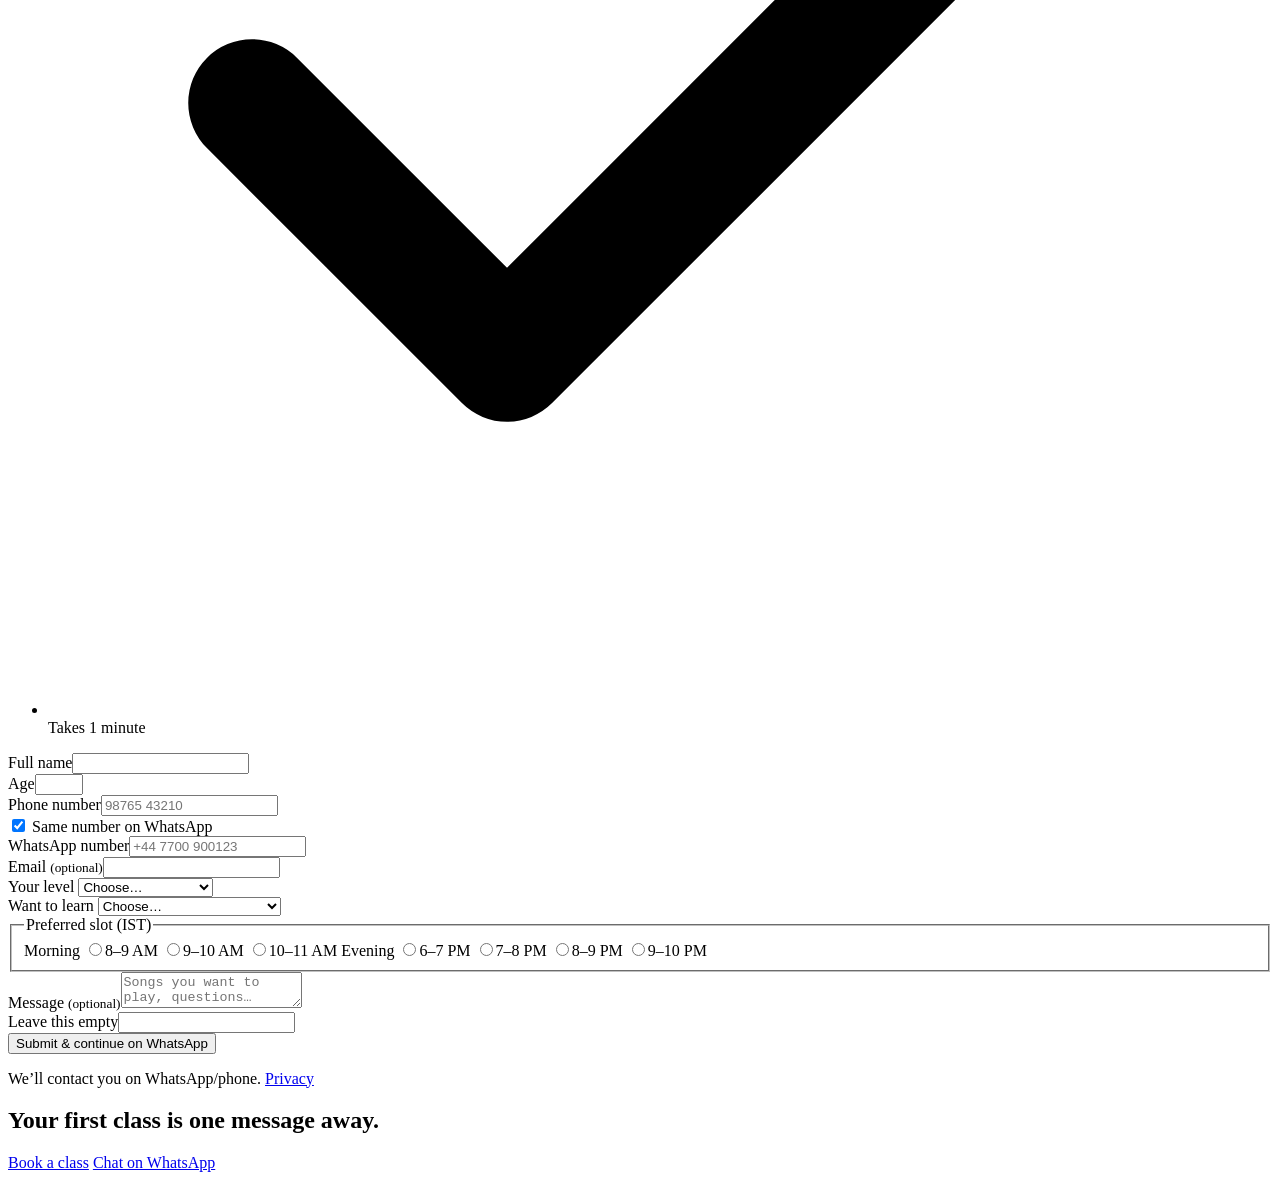
==== commit 22839b55: "Add files via upload" ====
--- a/index.html
+++ b/index.html
@@ -1,596 +1,316 @@
-<!DOCTYPE html>
-<html lang="en">
+<!doctype html>
+<html lang="en-IN">
 <head>
-<meta charset="UTF-8">
-<meta name="viewport" content="width=device-width, initial-scale=1.0">
-<title>30 Raag — Raag Sangrah eBook in English Sargam Notation (₹649) | The Flute Room</title>
-<meta name="description" content="A digital eBook covering 30 important Raags of Hindustani classical music — Thaat, Jaati, Vadi–Samvadi, Aaroh–Avroh, Pakad, Bandish and Taans in clear English sargam notation. Printable A4 pages, lifetime access, ₹649 (was ₹2,100).">
-<meta name="theme-color" content="#8E1B1B">
-
-<!-- Open Graph (link previews on WhatsApp / Facebook).
-     Once your domain is live, change og:image to the FULL URL, e.g.
-     https://YOUR-DOMAIN/assets/og-image-raag-sangrah.jpg  (see SETUP_GUIDE.md → Deployment) -->
-<meta property="og:type" content="product">
-<meta property="og:title" content="30 Raag — Raag Sangrah eBook in English Sargam Notation">
-<meta property="og:description" content="30 Raag · Bandish, Aaroh–Avroh, Pakad &amp; Taan in English sargam notation · Printable A4 · Lifetime access · ₹649 (was ₹2,100)">
-<meta property="og:image" content="https://fluteroom.shop/assets/og-image-raag-sangrah.jpg">
-<link rel="icon" href="assets/raag-sangrah-cover-200.webp" type="image/webp">
-
-<!-- Performance: connect early to the hosts checkout needs -->
-<link rel="preconnect" href="https://fonts.googleapis.com">
-<link rel="preconnect" href="https://fonts.gstatic.com" crossorigin>
-<link rel="preconnect" href="https://checkout.razorpay.com">
-<link rel="preconnect" href="https://api.razorpay.com">
-<link rel="preconnect" href="https://script.google.com">
-<link rel="preload" as="image" href="assets/raag-sangrah-cover-760.webp" imagesrcset="assets/raag-sangrah-cover-480.webp 480w, assets/raag-sangrah-cover-760.webp 760w" imagesizes="(max-width: 430px) 200px, (max-width: 980px) 230px, 380px" fetchpriority="high">
-<link rel="stylesheet" href="https://fonts.googleapis.com/css2?family=Fraunces:opsz,wght@9..144,400;9..144,500;9..144,600;9..144,700&family=Inter:wght@400;500;600;700;800&family=Noto+Serif+Devanagari:wght@500;600&display=swap">
-<link rel="stylesheet" href="css/style.css">
-<link rel="stylesheet" href="css/ebook.css">
-<style>
-  /* "See What's Inside" — secondary hero button (links to #preview) */
-  .ebook-hero .hero-actions { align-items: center; }
-  .btn-preview { padding: 16px 26px; border-color: var(--orange); color: var(--orange); background: var(--white); }
-  .btn-preview:hover { background: var(--orange); color: #fff; }
-  #preview { scroll-margin-top: 70px; }
-</style>
-
-<!-- Scripts: all deferred (never block rendering) and run in this order.
-     config → common → tracking (the ONLY Meta Pixel code) → Razorpay → page -->
-<script src="js/config.js" defer></script>
-<script src="js/common.js" defer></script>
-<script src="js/tracking.js" defer></script>
-<script src="https://checkout.razorpay.com/v1/checkout.js" defer></script>
-<script src="js/ebook.js" defer></script>
-
-<script type="application/ld+json">
-{
-  "@context": "https://schema.org",
-  "@type": "Product",
-  "name": "30 Raag — Raag Sangrah: Bandish, Aaroh–Avroh, Pakad & Taan in English Sargam Notation",
-  "description": "Digital eBook covering 30 Raags of Hindustani classical music, each with a Raag introduction, Aaroh–Avroh, Pakad, Bandish and Taans in English sargam notation. Printable A4 pages, lifetime digital access.",
-  "brand": { "@type": "Brand", "name": "The Flute Room" },
-  "inLanguage": "en",
-  "offers": { "@type": "Offer", "price": "649", "priceCurrency": "INR", "availability": "https://schema.org/InStock" }
-}
-</script>
+  <meta charset="utf-8">
+  <meta name="viewport" content="width=device-width, initial-scale=1, viewport-fit=cover">
+  <title>Online 1-on-1 Guitar Classes with Abhishek Nayak | Sangeet Seekho</title>
+  <meta name="description" content="Live one-on-one guitar classes with Abhishek Nayak. Fingerstyle, chords and film songs, with handwritten notes and Sargam after every class.">
+  <link rel="canonical" href="https://sangeetseekho.com/">
+  <meta name="theme-color" content="#1F150F">
+  <meta property="og:type" content="website">
+  <meta property="og:site_name" content="Sangeet Seekho">
+  <meta property="og:locale" content="en_IN">
+  <meta property="og:url" content="https://sangeetseekho.com/">
+  <meta property="og:title" content="Online 1-on-1 Guitar Classes with Abhishek Nayak">
+  <meta property="og:description" content="Live one-on-one guitar classes — fingerstyle, chords and film songs, with handwritten notes after every class.">
+  <meta property="og:image" content="https://sangeetseekho.com/assets/img/og/og-online-classes.jpg">
+  <meta property="og:image:width" content="1200">
+  <meta property="og:image:height" content="630">
+  <meta name="twitter:card" content="summary_large_image">
+  <meta name="twitter:title" content="Online 1-on-1 Guitar Classes with Abhishek Nayak">
+  <meta name="twitter:image" content="https://sangeetseekho.com/assets/img/og/og-online-classes.jpg">
+  <link rel="icon" href="/favicon.ico" sizes="any">
+  <link rel="icon" type="image/png" sizes="48x48" href="/assets/img/brand/favicon-light-48.png" media="(prefers-color-scheme: light)">
+  <link rel="icon" type="image/png" sizes="48x48" href="/assets/img/brand/favicon-dark-48.png" media="(prefers-color-scheme: dark)">
+  <link rel="apple-touch-icon" href="/assets/img/brand/favicon-dark-180.png">
+  <link rel="manifest" href="/site.webmanifest">
+  <link rel="preload" href="/assets/fonts/manrope-latin.woff2" as="font" type="font/woff2" crossorigin>
+  <link rel="preload" as="image" type="image/webp" href="/assets/img/hero/abhishek-acoustic-600.webp" imagesrcset="/assets/img/hero/abhishek-acoustic-600.webp 600w, /assets/img/hero/abhishek-acoustic.webp 939w" imagesizes="(max-width: 900px) 100vw, 50vw">
+  <link rel="stylesheet" href="/css/base.css">
+  <link rel="stylesheet" href="/css/components.css">
+  <link rel="stylesheet" href="/css/sections.css">
+  <script type="module" src="/js/pages/online-class.js"></script>
+  <script type="application/ld+json">
+  {"@context":"https://schema.org","@type":"EducationalOrganization","name":"Sangeet Seekho","url":"https://sangeetseekho.com/","logo":"https://sangeetseekho.com/assets/img/brand/icon-512.png","email":"sangeetseekho9@gmail.com","telephone":"+91-9754751793","founder":{"@type":"Person","name":"Abhishek Nayak"},"description":"Online 1-on-1 guitar classes and handwritten guitar eBooks by Abhishek Nayak."}
+  </script>
 </head>
-<body>
-
-<!-- ============================= HEADER (same as the Alankaar site) ============================= -->
-<header class="site-header" id="siteHeader">
-  <div class="container">
-    <a href="index.html" class="logo">The Flute <span>Room</span></a>
-    <nav class="nav-links" aria-label="Page sections">
-      <a href="#raag-list">The 30 Raag</a>
-      <a href="#preview">Preview</a>
-      <a href="#inside">What's Inside</a>
-      <a href="#reviews">Reviews</a>
-      <a href="#faq">FAQ</a>
-    </nav>
-    <div class="header-cta">
-      <a href="#buy" class="btn btn-primary">Get the eBook</a>
-      <button class="nav-toggle" id="navToggle" aria-label="Open menu" type="button">
-        <span></span><span></span><span></span>
-      </button>
-    </div>
-  </div>
-</header>
-
-<div class="mobile-drawer" id="mobileDrawer">
-  <button class="drawer-close" id="drawerClose" aria-label="Close menu" type="button">&times;</button>
-  <a href="#raag-list">The 30 Raag</a>
-  <a href="#preview">Preview</a>
-  <a href="#inside">What's Inside</a>
-  <a href="#reviews">Reviews</a>
-  <a href="#faq">FAQ</a>
-  <a href="#buy" class="btn btn-primary btn-block">Get the eBook</a>
-</div>
-
-<div class="recovery-banner" id="recoveryBanner" role="status" aria-live="polite"></div>
-
-<main>
-<!-- ============================= HERO ============================= -->
-<section class="ebook-hero">
-  <div class="container">
-    <div class="ebook-hero-copy reveal">
-      <div class="eyebrow">Digital eBook · Hindustani Classical Music</div>
-      <h1>30 Raag <span class="h1-sub">Detailed Raag Introduction &amp; Notation</span></h1>
-      <p class="ebook-hero-tagline">Raag Sangrah — Bandish, Aaroh–Avroh, Pakad &amp; Taan in English Sargam Notation</p>
-      <p class="lede">Understand each Raag before you play or sing it. Thirty important Raags — each with its Thaat, Jaati, Vadi–Samvadi, Aaroh–Avroh, Pakad, a Bandish and Taans — written out in clear English sargam notation, in one organised reference you can print and practise from.</p>
-
-      <ul class="ebook-hero-points">
-        <li><svg width="16" height="16" viewBox="0 0 24 24" fill="none" stroke="currentColor" stroke-width="2.4" aria-hidden="true"><path d="M20 6L9 17l-5-5"/></svg>30 Raag</li>
-        <li><svg width="16" height="16" viewBox="0 0 24 24" fill="none" stroke="currentColor" stroke-width="2.4" aria-hidden="true"><path d="M20 6L9 17l-5-5"/></svg>Clear English sargam notation</li>
-        <li><svg width="16" height="16" viewBox="0 0 24 24" fill="none" stroke="currentColor" stroke-width="2.4" aria-hidden="true"><path d="M20 6L9 17l-5-5"/></svg>Bandish, Pakad &amp; Taans</li>
-        <li><svg width="16" height="16" viewBox="0 0 24 24" fill="none" stroke="currentColor" stroke-width="2.4" aria-hidden="true"><path d="M20 6L9 17l-5-5"/></svg>Printable A4 pages</li>
-        <li><svg width="16" height="16" viewBox="0 0 24 24" fill="none" stroke="currentColor" stroke-width="2.4" aria-hidden="true"><path d="M20 6L9 17l-5-5"/></svg>Lifetime access</li>
-        <li><svg width="16" height="16" viewBox="0 0 24 24" fill="none" stroke="currentColor" stroke-width="2.4" aria-hidden="true"><path d="M20 6L9 17l-5-5"/></svg>Instant digital delivery</li>
-      </ul>
-
-      <div class="ebook-price-block">
-        <div class="ebook-price-main">
-          <s class="ebook-price-original" data-original-price aria-label="Original price">₹2,100</s>
-          <span class="ebook-price-arrow" aria-hidden="true">→</span>
-          <span class="ebook-price" data-price>₹649</span>
-        </div>
-        <div class="ebook-price-sub">
-          <span class="ebook-save-badge" data-save-badge>You save ₹1,451</span>
-          <span class="ebook-access-pill">🔒 Lifetime Access</span>
-        </div>
-        <span class="ebook-countdown" data-offer-timer hidden>
-          <svg width="14" height="14" viewBox="0 0 24 24" fill="none" stroke="currentColor" stroke-width="2" aria-hidden="true"><circle cx="12" cy="12" r="9"/><path d="M12 7v5l3 3"/></svg>
-          Offer ends in <span class="ebook-countdown-time" data-offer-time>60:00</span>
-        </span>
-      </div>
-
-      <div class="hero-actions">
-        <span class="cta-wrap"><a href="#buy" class="btn btn-primary btn-cta">Get Lifetime Access — <span data-price>₹649</span>
-          <svg class="cta-arrow" width="18" height="18" viewBox="0 0 24 24" fill="none" stroke="currentColor" stroke-width="2.4" aria-hidden="true"><path d="M5 12h14M13 6l6 6-6 6"/></svg></a></span>
-        <!-- Secondary button: scrolls to the Free Preview section -->
-        <a href="#preview" class="btn btn-outline btn-preview">
-          <svg width="18" height="18" viewBox="0 0 24 24" fill="none" stroke="currentColor" stroke-width="2" aria-hidden="true"><path d="M2 12s3.6-7 10-7 10 7 10 7-3.6 7-10 7S2 12 2 12z"/><circle cx="12" cy="12" r="3"/></svg>
-          See What's Inside</a>
-      </div>
-      <p class="ebook-hero-note">One-time payment · Secure checkout by Razorpay · Download link on Google Drive right after payment</p>
-    </div>
-
-    <div class="ebook-showcase reveal">
-      <div class="ebook-cover-frame">
-        <img src="assets/raag-sangrah-cover-760.webp"
-             srcset="assets/raag-sangrah-cover-480.webp 480w, assets/raag-sangrah-cover-760.webp 760w"
-             sizes="(max-width: 430px) 200px, (max-width: 980px) 230px, 380px"
-             width="760" height="1208" fetchpriority="high" decoding="async"
-             alt="Cover of the eBook — 30 Famous Raags: A Complete Guide with Theory and Swara Notation, by Prateek Jha, The Flute Room">
-      </div>
-      <div class="ebook-ground-shadow" aria-hidden="true"></div>
-    </div>
-  </div>
-</section>
-
-<!-- ============================= THE 30 RAAG ============================= -->
-<section class="alt" id="raag-list">
-  <div class="container">
-    <div class="section-head center reveal">
-      <div class="eyebrow">The 30 Raag</div>
-      <h2>Which Raags are included?</h2>
-      <p>From foundational Raags like Yaman, Bhupali and Bilawal to Darbari Kanhada, Malkauns and Puriya Dhanashri — all 30 are in the eBook.</p>
-    </div>
-    <div class="raag-grid reveal">
-      <div class="raag-chip"><span class="en">Abhogi Kanhada</span><span class="hi" lang="hi">आभोगी कान्हड़ा</span></div>
-      <div class="raag-chip"><span class="en">Adana</span><span class="hi" lang="hi">अड़ाना</span></div>
-      <div class="raag-chip"><span class="en">Asavari</span><span class="hi" lang="hi">आसावरी</span></div>
-      <div class="raag-chip"><span class="en">Bageshri</span><span class="hi" lang="hi">बागेश्वरी</span></div>
-      <div class="raag-chip"><span class="en">Bahar</span><span class="hi" lang="hi">बहार</span></div>
-      <div class="raag-chip"><span class="en">Bhairav</span><span class="hi" lang="hi">भैरव</span></div>
-      <div class="raag-chip"><span class="en">Bhairavi</span><span class="hi" lang="hi">भैरवी</span></div>
-      <div class="raag-chip"><span class="en">Bhimpalasi</span><span class="hi" lang="hi">भीमपलासी</span></div>
-      <div class="raag-chip"><span class="en">Bhupali</span><span class="hi" lang="hi">भूपाली</span></div>
-      <div class="raag-chip"><span class="en">Bihag</span><span class="hi" lang="hi">बिहाग</span></div>
-      <div class="raag-chip"><span class="en">Bilawal</span><span class="hi" lang="hi">बिलावल</span></div>
-      <div class="raag-chip"><span class="en">Brindavani Sarang</span><span class="hi" lang="hi">वृंदावनी सारंग</span></div>
-      <div class="raag-chip"><span class="en">Darbari Kanhada</span><span class="hi" lang="hi">दरबारी कान्हड़ा</span></div>
-      <div class="raag-chip"><span class="en">Desh</span><span class="hi" lang="hi">देस</span></div>
-      <div class="raag-chip"><span class="en">Deshkar</span><span class="hi" lang="hi">देशकार</span></div>
-      <div class="raag-chip"><span class="en">Durga</span><span class="hi" lang="hi">दुर्गा</span></div>
-      <div class="raag-chip"><span class="en">Hameer</span><span class="hi" lang="hi">हमीर</span></div>
-      <div class="raag-chip"><span class="en">Hindol</span><span class="hi" lang="hi">हिंडोल</span></div>
-      <div class="raag-chip"><span class="en">Jaijaiwanti</span><span class="hi" lang="hi">जैजैवंती</span></div>
-      <div class="raag-chip"><span class="en">Jaunpuri</span><span class="hi" lang="hi">जौनपुरी</span></div>
-      <div class="raag-chip"><span class="en">Kafi</span><span class="hi" lang="hi">काफ़ी</span></div>
-      <div class="raag-chip"><span class="en">Kamod</span><span class="hi" lang="hi">कामोद</span></div>
-      <div class="raag-chip"><span class="en">Khamaj</span><span class="hi" lang="hi">खमाज</span></div>
-      <div class="raag-chip"><span class="en">Malkauns</span><span class="hi" lang="hi">मालकौंस</span></div>
-      <div class="raag-chip"><span class="en">Multani</span><span class="hi" lang="hi">मुलतानी</span></div>
-      <div class="raag-chip"><span class="en">Puriya Dhanashri</span><span class="hi" lang="hi">पूरिया धनाश्री</span></div>
-      <div class="raag-chip"><span class="en">Purvi</span><span class="hi" lang="hi">पूर्वी</span></div>
-      <div class="raag-chip"><span class="en">Shankara</span><span class="hi" lang="hi">शंकरा</span></div>
-      <div class="raag-chip"><span class="en">Vibhas</span><span class="hi" lang="hi">विभास</span></div>
-      <div class="raag-chip"><span class="en">Yaman</span><span class="hi" lang="hi">यमन</span></div>
-    </div>
-  </div>
-</section>
-
-<!-- ============================= FREE PREVIEW ============================= -->
-<section id="preview">
-  <div class="container">
-    <div class="section-head center reveal">
-      <div class="eyebrow">Free Preview</div>
-      <h2>Look inside before you buy</h2>
-      <p>Real pages from the eBook — the index, the notation guide and two complete Raag pages.</p>
-    </div>
-    <div class="ebook-preview-card reveal">
-      <div class="ebook-preview-viewer">
-        <span class="ebook-preview-badge">Free Preview</span>
-        <img id="previewImg" src="assets/preview/raag-new-preview-1.webp" width="1200" height="1698" loading="lazy" decoding="async" draggable="false"
-             alt="Sample page from the 30 Raag eBook: Index of all 30 Raags">
-        <div class="ebook-preview-watermark" aria-hidden="true"></div>
-
-        <!-- Final preview slide: "Unlock Full Raag eBook" (your design image).
-             The whole slide is a link to the checkout form (#buy). -->
-        <div class="ebook-unlock" id="previewUnlock" hidden>
-          <a href="#buy" class="ebook-unlock-link" aria-label="Unlock the full Raag eBook — ₹2,100, now ₹649. Go to checkout.">
-            <img src="assets/preview/raag-unlock-full-ebook.webp" width="1054" height="1492" loading="lazy" decoding="async" draggable="false"
-                 alt="Unlock Full Raag eBook — get complete access to all 30 famous Raags with detailed theory and swara notation. For just ₹649 (was ₹2,100). Lifetime access.">
-          </a>
-        </div>
-      </div>
-      <p class="ebook-preview-caption" id="previewCaption" aria-live="polite">Index — all 30 Raags</p>
-      <div class="ebook-preview-nav">
-        <button type="button" class="slider-btn" id="previewPrev" aria-label="Previous preview page">
-          <svg width="16" height="16" viewBox="0 0 24 24" fill="none" stroke="currentColor" stroke-width="2" aria-hidden="true"><path d="M15 18l-6-6 6-6"/></svg>
-        </button>
-        <span class="ebook-preview-counter" id="previewCounter">1 / 5</span>
-        <button type="button" class="slider-btn" id="previewNext" aria-label="Next preview page">
-          <svg width="16" height="16" viewBox="0 0 24 24" fill="none" stroke="currentColor" stroke-width="2" aria-hidden="true"><path d="M9 18l6-6-6-6"/></svg>
-        </button>
-      </div>
-      <p class="ebook-preview-note">View-only sample pages. The downloadable eBook is delivered after purchase.</p>
-    </div>
-  </div>
-</section>
-
-<!-- ============================= WHAT IS A RAAG INTRODUCTION? ============================= -->
-<section class="alt" id="about-raag">
-  <div class="container">
-    <div class="section-head center reveal">
-      <div class="eyebrow">Getting Started</div>
-      <h2>Know the Raag, then play or sing it</h2>
-      <p>A Raag is more than a scale. It has its own notes to emphasise, its own way of ascending and descending, a characteristic phrase and a time of day. The <strong>Raag introduction</strong> covers all of that — and the <strong>notation</strong> lets you practise it.</p>
-    </div>
-    <div class="learn-path reveal-stagger" aria-label="Learning path">
-      <div class="learn-step"><span class="n">01</span><strong>Hindustani Classical Music</strong></div>
-      <div class="learn-arrow" aria-hidden="true">→</div>
-      <div class="learn-step"><span class="n">02</span><strong>Raag Understanding</strong></div>
-      <div class="learn-arrow" aria-hidden="true">→</div>
-      <div class="learn-step"><span class="n">03</span><strong>Raag Introduction</strong></div>
-      <div class="learn-arrow" aria-hidden="true">→</div>
-      <div class="learn-step"><span class="n">04</span><strong>Notation</strong></div>
-      <div class="learn-arrow" aria-hidden="true">→</div>
-      <div class="learn-step"><span class="n">05</span><strong>Practice</strong></div>
-    </div>
-  </div>
-</section>
-
-<!-- ============================= WHAT EACH RAAG COVERS (reuses .why-grid) ============================= -->
-<section id="inside">
-  <div class="container why-grid">
-    <div class="reveal">
-      <div class="eyebrow">What's Inside</div>
-      <h2 style="font-size:clamp(28px,4vw,42px);">Every Raag, laid out the same clear way</h2>
-      <p style="color:var(--ink-soft); margin-top:12px;">Each Raag in the eBook follows a consistent structure, so once you've read one, you know exactly where to look in the next. You study the identity of the Raag first, then a composition in notation, then practice material.</p>
-      <p style="color:var(--ink-soft); margin-top:14px;">The eBook is <strong>clearly typeset in English sargam notation</strong> (S R G M P D N), with Bandish lyrics transliterated into Roman script — easy to read and easy to follow on your music stand.</p>
-    </div>
-    <div class="why-list reveal-stagger">
-      <div class="why-item"><span class="why-num">01</span><div><h4>Thaat, Jaati &amp; Swar</h4><p>The parent thaat, the jaati (for example Sampurna–Sampurna or Audav–Audav) and which swars are komal, teevra or varjit.</p></div></div>
-      <div class="why-item"><span class="why-num">02</span><div><h4>Vadi–Samvadi &amp; Gayan Samay</h4><p>The most important notes of the Raag and its traditional time of performance.</p></div></div>
-      <div class="why-item"><span class="why-num">03</span><div><h4>Aroh, Avroh &amp; Pakad</h4><p>How the Raag ascends and descends, and the characteristic phrase that identifies it.</p></div></div>
-      <div class="why-item"><span class="why-num">04</span><div><h4>Bandish in Notation</h4><p>A composition with Sthayi and Antara, written out beat by beat with the taal marks (Sam, Khali, Taali) shown.</p></div></div>
-      <div class="why-item"><span class="why-num">05</span><div><h4>Taans for Practice</h4><p>Written-out taans you can practise once you are comfortable with the Raag's movement.</p></div></div>
-      <p style="font-size:13px;color:var(--ink-soft);">Details vary slightly from Raag to Raag — see the free preview pages above.</p>
-    </div>
-  </div>
-</section>
-
-<!-- ============================= FEATURES ============================= -->
-<section class="alt" id="features">
-  <div class="container">
-    <div class="section-head center reveal">
-      <div class="eyebrow">Features</div>
-      <h2>A Raag reference built for real practice</h2>
-      <p>Everything you need to study a Raag's identity and notation, in one place.</p>
-    </div>
-    <div class="ebook-benefit-grid reveal-stagger">
-      <div class="benefit-card"><div class="benefit-icon" aria-hidden="true">🎼</div><h3>30 Detailed Raag</h3><p>Explore 30 carefully structured Raags with their essential musical information.</p></div>
-      <div class="benefit-card"><div class="benefit-icon" aria-hidden="true">🔤</div><h3>Clear English Notation</h3><p>Every Raag is written in easy-to-read English sargam notation (S R G M P D N).</p></div>
-      <div class="benefit-card"><div class="benefit-icon" aria-hidden="true">📜</div><h3>Detailed Raag Introduction</h3><p>Understand the identity, structure and characteristics of each Raag before you practise it.</p></div>
-      <div class="benefit-card"><div class="benefit-icon" aria-hidden="true">🎵</div><h3>Bandish &amp; Taans</h3><p>Study compositions and taans in organised notation, with the taal divisions marked.</p></div>
-      <div class="benefit-card"><div class="benefit-icon" aria-hidden="true">🖨️</div><h3>Printable A4 Format</h3><p>Download and print the pages whenever you want — keep them on your music stand.</p></div>
-      <div class="benefit-card"><div class="benefit-icon" aria-hidden="true">🔒</div><h3>Lifetime Access</h3><p>Pay once. Your Google Drive access to the digital eBook doesn't expire.</p></div>
-      <div class="benefit-card"><div class="benefit-icon" aria-hidden="true">📖</div><h3>How-to-Read Section</h3><p>A dedicated section explains how to understand the notation before you begin.</p></div>
-      <div class="benefit-card"><div class="benefit-icon" aria-hidden="true">💬</div><h3>WhatsApp Support</h3><p>Help with payment, access and download questions for this eBook.</p></div>
-    </div>
-  </div>
-</section>
-
-<!-- ============================= MULTI-INSTRUMENT ============================= -->
-<section class="highlight-banner" id="instruments" style="padding:70px 0;">
-  <div class="container">
-    <div class="section-head center reveal" style="margin-bottom:34px;">
-      <div class="eyebrow">For Every Hindustani Classical Learner</div>
-      <h2>Learn Raag — use the knowledge across instruments</h2>
-      <p>Raag knowledge isn't tied to one instrument. The same Raag introductions and notation support learners of:</p>
-    </div>
-    <div class="instrument-row reveal-stagger">
-      <span class="instrument-chip"><span aria-hidden="true">🪈</span>Bansuri</span>
-      <span class="instrument-chip"><span aria-hidden="true">🎹</span>Harmonium</span>
-      <span class="instrument-chip"><span aria-hidden="true">🪕</span>Sitar</span>
-      <span class="instrument-chip"><span aria-hidden="true">🎤</span>Vocal music</span>
-      <span class="instrument-chip"><span aria-hidden="true">🎶</span>Other Hindustani classical instruments</span>
-    </div>
-    <p class="fine-note">This eBook is a Raag reference and notation resource. It does not teach playing or singing technique for any specific instrument.</p>
-  </div>
-</section>
-
-<!-- ============================= HOW TO READ ============================= -->
-<section id="how-to-read">
-  <div class="container">
-    <div class="howto-card reveal">
-      <div class="howto-icon" aria-hidden="true">📖</div>
-      <div>
-        <div class="eyebrow">Beginner-Friendly</div>
-        <h2>New to sargam notation? Start with “How to Read”.</h2>
-        <p>Not familiar with the notation system yet? The eBook opens with a dedicated <strong>How to Read the Notation</strong> page — komal and teevra swars, upper and lower octaves, held notes and taal marks — so the Raag pages make sense from the very first one.</p>
-        <p style="margin-top:10px;font-size:14px;">Basic familiarity with sargam (Sa Re Ga Ma…) will help you get the most out of the book.</p>
-      </div>
-    </div>
-  </div>
-</section>
-
-<!-- ============================= PRODUCT INFORMATION ============================= -->
-<section class="alt" id="product-info">
-  <div class="container">
-    <div class="section-head center reveal">
-      <div class="eyebrow">Product Information</div>
-      <h2>30 Raag — Detailed Raag Introduction &amp; Notation</h2>
-    </div>
-    <div class="ebook-info-card reveal">
-      <ul class="ebook-info-list">
-        <li><svg width="18" height="18" viewBox="0 0 24 24" fill="none" stroke="currentColor" stroke-width="2" aria-hidden="true"><path d="M20 6L9 17l-5-5"/></svg><span><strong>Title:</strong> Raag Sangrah — A Collection of Bandish, Aaroh–Avroh, Pakad &amp; Taan in English Sargam Notation</span></li>
-        <li><svg width="18" height="18" viewBox="0 0 24 24" fill="none" stroke="currentColor" stroke-width="2" aria-hidden="true"><path d="M20 6L9 17l-5-5"/></svg><span><strong>Language:</strong> English, with sargam in English (Roman) notation</span></li>
-        <li><svg width="18" height="18" viewBox="0 0 24 24" fill="none" stroke="currentColor" stroke-width="2" aria-hidden="true"><path d="M20 6L9 17l-5-5"/></svg><span><strong>Contents:</strong> 30 Raags, each with a Raag introduction, Aaroh–Avroh, Pakad, Bandish and Taans, plus a How to Read the Notation section</span></li>
-        <li><svg width="18" height="18" viewBox="0 0 24 24" fill="none" stroke="currentColor" stroke-width="2" aria-hidden="true"><path d="M20 6L9 17l-5-5"/></svg><span><strong>Format:</strong> Digital eBook (PDF), 91 A4 pages — printable</span></li>
-        <li><svg width="18" height="18" viewBox="0 0 24 24" fill="none" stroke="currentColor" stroke-width="2" aria-hidden="true"><path d="M20 6L9 17l-5-5"/></svg><span><strong>Delivery:</strong> Google Drive download link, shown right after successful payment and also emailed to you</span></li>
-        <li><svg width="18" height="18" viewBox="0 0 24 24" fill="none" stroke="currentColor" stroke-width="2" aria-hidden="true"><path d="M20 6L9 17l-5-5"/></svg><span><strong>Access:</strong> Lifetime access — one-time payment, no renewals</span></li>
-        <li><svg width="18" height="18" viewBox="0 0 24 24" fill="none" stroke="currentColor" stroke-width="2" aria-hidden="true"><path d="M20 6L9 17l-5-5"/></svg><span><strong>Useful for:</strong> Learners of bansuri, harmonium, sitar, vocal and other Hindustani classical instruments</span></li>
-        <li><svg width="18" height="18" viewBox="0 0 24 24" fill="none" stroke="currentColor" stroke-width="2" aria-hidden="true"><path d="M20 6L9 17l-5-5"/></svg><span><strong>Price:</strong> <span data-price>₹649</span> <s data-original-price>₹2,100</s> · no shipping — this is a digital product</span></li>
-      </ul>
-    </div>
-  </div>
-</section>
-
-<!-- ============================= OUR STUDENT REVIEWS =============================
-     Filled from CONFIG.REVIEWS in js/config.js (name, instrument, text).
-     The whole section stays hidden until at least one real review is added. -->
-<section id="reviews" hidden>
-  <div class="container">
-    <div class="section-head center reveal">
-      <div class="eyebrow">Our Student Reviews</div>
-      <h2>What our students say</h2>
-    </div>
-    <div class="ebook-review-grid" id="reviewGrid"></div>
-  </div>
-</section>
-
-<!-- ============================= HOW IT WORKS ============================= -->
-<section class="alt" id="how-it-works">
-  <div class="container">
-    <div class="section-head center reveal">
-      <div class="eyebrow">How It Works</div>
-      <h2>From payment to practice in minutes</h2>
-    </div>
-    <div class="steps-grid reveal-stagger">
-      <div class="step-card"><div class="step-num">1</div><h4>Enter your details</h4><p>Name, email and WhatsApp number — used only to deliver your eBook and help you if needed.</p></div>
-      <div class="step-card"><div class="step-num">2</div><h4>Pay securely</h4><p>UPI, cards, net banking or wallets through Razorpay's secure checkout.</p></div>
-      <div class="step-card"><div class="step-num">3</div><h4>Download your eBook</h4><p>Your Google Drive download button appears right after payment. The link is also emailed to you.</p></div>
-      <div class="step-card"><div class="step-num">4</div><h4>Print &amp; practise</h4><p>Start with the How to Read the Notation page, then work through the Raags at your own pace.</p></div>
-    </div>
-  </div>
-</section>
-
-<!-- ============================= FAQ ============================= -->
-<section id="faq">
-  <div class="container">
-    <div class="section-head center reveal">
-      <div class="eyebrow">FAQs</div>
-      <h2>Questions, answered</h2>
-    </div>
-    <div class="faq-list">
-      <div class="faq-item"><button class="faq-q" type="button" aria-expanded="false">Is this eBook only for flute players? <span class="plus">+</span></button>
-        <div class="faq-a"><p>No. It is based on Hindustani classical music, so the Raag introductions and notation are useful whether you learn bansuri, harmonium, sitar, vocal music or another Hindustani classical instrument.</p></div></div>
-      <div class="faq-item"><button class="faq-q" type="button" aria-expanded="false">What language is the eBook in? <span class="plus">+</span></button>
-        <div class="faq-a"><p>The eBook is written in English, with the sargam in English (Roman) notation — S R G M P D N — and the Bandish lyrics transliterated into Roman script.</p></div></div>
-      <div class="faq-item"><button class="faq-q" type="button" aria-expanded="false">I've never read sargam notation. Can I still use it? <span class="plus">+</span></button>
-        <div class="faq-a"><p>Yes — the eBook opens with a dedicated How to Read the Notation page that explains every symbol before you begin. Basic familiarity with sargam (Sa Re Ga Ma…) will help.</p></div></div>
-      <div class="faq-item"><button class="faq-q" type="button" aria-expanded="false">Does it teach how to play an instrument? <span class="plus">+</span></button>
-        <div class="faq-a"><p>No. This is a Raag reference and notation resource. It helps you understand and practise Raags, but it does not teach playing or singing technique for any specific instrument.</p></div></div>
-      <div class="faq-item"><button class="faq-q" type="button" aria-expanded="false">How will I receive the eBook? <span class="plus">+</span></button>
-        <div class="faq-a"><p>Right after a successful payment you're taken to your download page, where a Google Drive download button appears. The same link is also emailed to the address you enter.</p></div></div>
-      <div class="faq-item"><button class="faq-q" type="button" aria-expanded="false">Can I print the pages? <span class="plus">+</span></button>
-        <div class="faq-a"><p>Yes. The pages are A4 format and printable for your own personal practice.</p></div></div>
-      <div class="faq-item"><button class="faq-q" type="button" aria-expanded="false">What does "lifetime access" mean? <span class="plus">+</span></button>
-        <div class="faq-a"><p>You pay once and there are no renewals. Your access to the eBook through the Google Drive link does not expire. We also recommend downloading a copy to your own device.</p></div></div>
-      <div class="faq-item"><button class="faq-q" type="button" aria-expanded="false">Money was debited but I didn't get my link. What should I do? <span class="plus">+</span></button>
-        <div class="faq-a"><p>Please don't pay again. Message us on WhatsApp with your Payment ID or the email/phone you used, and we'll verify the payment and send your link.</p></div></div>
-      <div class="faq-item"><button class="faq-q" type="button" aria-expanded="false">Can I share the eBook or the link? <span class="plus">+</span></button>
-        <div class="faq-a"><p>No. The eBook is licensed for your personal use only. Sharing, reselling or redistributing the file or the download link is not permitted.</p></div></div>
-    </div>
-  </div>
-</section>
-
-<!-- ============================= CHECKOUT ============================= -->
-<section class="alt" id="buy">
-  <div class="container">
-    <div class="section-head center reveal">
-      <div class="eyebrow">Get Instant Access</div>
-      <h2>Get Lifetime Access — <span data-price>₹649</span></h2>
-      <p>Enter your details and pay securely. Your download button appears right after payment, and the link is emailed to you too.</p>
-    </div>
-
-    <div class="form-card">
-      <div class="ebook-checkout-summary">
-        <span>30 Raag eBook · Lifetime Access</span>
-        <span class="summary-price"><s class="ebook-checkout-price-original" data-original-price>₹2,100</s><strong data-price>₹649</strong></span>
-      </div>
-
-      <p class="checkout-timer" data-offer-timer hidden>⏳ Offer price ends in <span class="ebook-countdown-time" data-offer-time>60:00</span></p>
-
-      <form id="checkoutForm" novalidate autocomplete="on">
-        <div class="form-field full" style="margin-bottom:18px;">
-          <label for="fullName">Full Name</label>
-          <input type="text" id="fullName" name="fullName" placeholder="Your full name" autocomplete="name" maxlength="80" required>
-          <span class="form-error" data-error-for="fullName" aria-live="polite"></span>
-        </div>
-        <div class="form-field full" style="margin-bottom:18px;">
-          <label for="email">Email Address</label>
-          <input type="email" id="email" name="email" placeholder="you@example.com" autocomplete="email" inputmode="email" maxlength="120" required>
-          <span class="form-error" data-error-for="email" aria-live="polite"></span>
-        </div>
-        <div class="form-field full" style="margin-bottom:6px;">
-          <label for="whatsapp">WhatsApp Number</label>
-          <input type="tel" id="whatsapp" name="whatsapp" placeholder="10-digit mobile number" autocomplete="tel" inputmode="tel" maxlength="16" required>
-          <span class="form-error" data-error-for="whatsapp" aria-live="polite"></span>
-        </div>
-
-        <span class="cta-wrap cta-block" style="margin-top:14px;"><button type="submit" class="btn btn-primary btn-block btn-cta" id="checkoutBtn">Get Lifetime Access — ₹649</button></span>
-        <div class="pay-state" id="payState" aria-live="polite"></div>
-
-        <div class="secure-row">
-          <span><svg width="14" height="14" viewBox="0 0 24 24" fill="none" stroke="currentColor" stroke-width="2" aria-hidden="true"><rect x="4" y="11" width="16" height="10" rx="2"/><path d="M8 11V7a4 4 0 018 0v4"/></svg>Secure payment by Razorpay</span>
-          <span><svg width="14" height="14" viewBox="0 0 24 24" fill="none" stroke="currentColor" stroke-width="2" aria-hidden="true"><path d="M20 6L9 17l-5-5"/></svg>UPI · Cards · Net banking</span>
-        </div>
-        <button type="button" class="pay-help-link" id="payHelpLink">Having trouble paying? Other payment options</button>
-        <p style="font-size:12px;color:var(--ink-soft);text-align:center;margin-top:12px;">
-          By purchasing you agree to our <a href="policies/terms.html" style="text-decoration:underline;">Terms</a>,
-          <a href="policies/refund.html" style="text-decoration:underline;">Refund Policy</a> and
-          <a href="policies/privacy.html" style="text-decoration:underline;">Privacy Policy</a>.
-        </p>
-      </form>
-    </div>
-  </div>
-</section>
-</main>
-
-<!-- ============================= FOOTER (same structure as the Alankaar site) ============================= -->
-<footer>
-  <div class="container">
-    <div class="footer-grid">
-      <div class="footer-brand">
-        <a href="index.html" class="logo">The Flute <span>Room</span></a>
-        <p>Hindustani classical music learning resources and online classes. Creators of the 30 Raag eBook.</p>
-      </div>
-      <div>
-        <h5>Explore</h5>
-        <ul>
-          <li><a href="#inside">What's Inside</a></li>
-          <li><a href="#preview">Free Preview</a></li>
-          <li><a href="#faq">FAQ</a></li>
-          <li><a href="https://fluteroom.online/" rel="noopener">Flute Classes</a></li>
-        </ul>
-      </div>
-      <div>
-        <h5>Legal</h5>
-        <ul>
-          <li><a href="policies/terms.html">Terms &amp; Conditions</a></li>
-          <li><a href="policies/refund.html">Refund Policy</a></li>
-          <li><a href="policies/privacy.html">Privacy Policy</a></li>
-        </ul>
-      </div>
-      <div>
-        <h5>Contact</h5>
-        <ul>
-          <li><a href="mailto:prateek132008@gmail.com">prateek132008@gmail.com</a></li>
-          <li><a href="https://wa.me/918709268496" target="_blank" rel="noopener">WhatsApp: +91 87092 68496</a></li>
-        </ul>
-      </div>
-    </div>
-    <div class="footer-bottom">
-      <span>© <span id="year"></span> The Flute Room. All rights reserved.</span>
-      <span>Made with care for learners of Hindustani classical music.</span>
-    </div>
-  </div>
-</footer>
-
-<!-- ============================= STICKY MOBILE CTA ============================= -->
-<div class="sticky-cta" id="stickyCta">
-  <div class="price-tag">30 Raag eBook<strong><span data-price>₹649</span> <s class="sticky-original" data-original-price>₹2,100</s></strong></div>
-  <a href="#buy" class="btn btn-primary">Get Lifetime Access</a>
-</div>
-
-<!-- ============================= PAYMENT TROUBLE POPUP (manual UPI) =============================
-     Same popup as the Alankaar site. Opens only on tap. Details come from
-     CONFIG.PAYMENT_RECOVERY in js/config.js. -->
-<div class="pay-recovery-overlay" id="payRecovery" role="dialog" aria-modal="true" aria-labelledby="payRecoveryTitle" aria-hidden="true">
-  <div class="pay-recovery">
-    <button type="button" class="pay-recovery-close" id="payRecoveryClose" aria-label="Close">
-      <svg width="18" height="18" viewBox="0 0 24 24" fill="none" stroke="currentColor" stroke-width="2" aria-hidden="true"><path d="M18 6L6 18M6 6l12 12"/></svg>
-    </button>
-    <div class="pr-icon" aria-hidden="true">
-      <svg width="26" height="26" viewBox="0 0 24 24" fill="none" stroke="currentColor" stroke-width="2.2"><circle cx="12" cy="12" r="9"/><path d="M12 7.5v5.5M12 16.5h.01"/></svg>
-    </div>
-    <h3 id="payRecoveryTitle">Payment failed?</h3>
-    <p class="pr-lede">Retry the secure Razorpay checkout, or pay directly by UPI below.</p>
-    <p class="pr-warning"><strong>Already paid and money was debited?</strong> Please don't pay again — send us a screenshot on WhatsApp and we'll verify it and share your eBook.</p>
-
-    <button type="button" class="btn btn-primary btn-block" id="payRetryBtn">Try Payment Again</button>
-
-    <div class="pr-or">or pay by UPI</div>
-    <div class="pr-amount">Amount to pay: <s class="pr-price-original" data-original-price>₹2,100</s> <strong data-price>₹649</strong></div>
-
-    <div class="pr-block">
-      <div class="pr-label">Option 1 · Scan &amp; Pay</div>
-      <img class="pr-qr" id="payQrImg" src="" width="400" height="477" alt="UPI QR code to pay The Flute Room" loading="lazy" decoding="async">
-      <p class="pr-note">Scan the QR code using any UPI app and pay <strong data-price>₹649</strong>.</p>
-    </div>
-
-    <div class="pr-block">
-      <div class="pr-label">Option 2 · Pay using UPI ID</div>
-      <div class="pr-upi-row"><span class="pr-upi-id" id="payUpiId"></span><button type="button" class="pr-copy-btn" id="payCopyBtn">Copy UPI ID</button></div>
-      <div class="pr-copied" id="payCopied" role="status" aria-live="polite"></div>
-    </div>
-
-    <div class="pr-block" id="payPhoneBlock">
-      <div class="pr-label">Option 3 · Pay to Phone Number</div>
-      <div class="pr-upi-row"><span class="pr-upi-id" id="payPhoneNumber"></span><button type="button" class="pr-copy-btn" id="payCopyPhoneBtn">Copy Number</button></div>
-      <div class="pr-copied" id="payCopiedPhone" role="status" aria-live="polite"></div>
-      <p class="pr-payee">Name shown in your payment app: <strong id="payPhoneName"></strong><span>This is our official payment account.</span></p>
-      <p class="pr-note">Open any UPI app → <strong>Pay to phone number</strong> → paste the number → pay <strong data-price>₹649</strong>.</p>
-    </div>
-
-    <div class="pr-after">
-      <strong>After paying by UPI,</strong> send the payment screenshot on WhatsApp.
-      <a class="pr-wa-btn" id="payWhatsappBtn" href="#" target="_blank" rel="noopener">
-        <svg width="18" height="18" viewBox="0 0 24 24" fill="currentColor" aria-hidden="true"><path d="M12 2C6.5 2 2 6.5 2 12c0 1.8.5 3.5 1.3 5L2 22l5.2-1.3c1.4.8 3.1 1.3 4.8 1.3 5.5 0 10-4.5 10-10S17.5 2 12 2z"/></svg>
-        Send Payment Screenshot on WhatsApp
-      </a>
-      <ul class="pr-steps">
-        <li>We verify your payment from the screenshot</li>
-        <li>Your eBook link is then sent to you on WhatsApp and email</li>
-      </ul>
-    </div>
-
-    <div class="pr-apps">
-      <span class="pr-apps-label">Works with all UPI apps</span>
-      <div class="pr-app-card"><div class="pr-app-top" id="payAppTop"></div><div class="pr-app-row" id="payAppRow"></div></div>
-    </div>
-
-    <div class="pr-support">
-      Need help?<br>Call / WhatsApp: <strong id="paySupportNumber"></strong>
-      <div class="pr-support-actions">
-        <a id="payCallLink" href="#">📞 Call</a>
-        <a id="paySupportWhatsapp" href="#" target="_blank" rel="noopener">💬 WhatsApp</a>
-      </div>
-    </div>
-  </div>
-</div>
-
-<!-- Floating "Payment failed? — Pay here" button — always visible, just above
-     the WhatsApp button (full text on phones too). Opens the popup above. -->
-<button type="button" class="pay-help-float" id="payHelpFloat" aria-haspopup="dialog" aria-controls="payRecovery">
-  <span class="pay-help-float-inner"><span class="pay-dot" aria-hidden="true"></span>Payment failed? — <span class="pay-here">Pay here</span></span>
-</button>
-
-<!-- ============================= WHATSAPP SUPPORT FLOAT ============================= -->
-<button class="whatsapp-float" id="supportFloat" type="button" aria-label="WhatsApp support for payment, access or download questions">
-  <svg width="20" height="20" viewBox="0 0 24 24" fill="currentColor" aria-hidden="true"><path d="M12 2C6.5 2 2 6.5 2 12c0 1.8.5 3.5 1.3 5L2 22l5.2-1.3c1.4.8 3.1 1.3 4.8 1.3 5.5 0 10-4.5 10-10S17.5 2 12 2z"/></svg>
-  <span class="label">Payment or download question? Chat with us</span>
-</button>
-<!-- Safety net: if any script fails to load/run, still show all content
-     (sections fade in via JS; without this a JS error leaves the page blank). -->
-<script>
-  setTimeout(function () {
-    var els = document.querySelectorAll(".reveal, .reveal-stagger");
-    for (var i = 0; i < els.length; i++) els[i].classList.add("is-visible");
-  }, 2500);
-</script>
+<body class="page-classes">
+  <header class="site-header" data-site-header></header>
+
+  <main id="main">
+    <!-- ============ 1. HERO ============ -->
+    <section class="hero" aria-labelledby="hero-title">
+      <div class="hero-media">
+        <picture>
+          <source type="image/webp" srcset="/assets/img/hero/abhishek-acoustic-600.webp 600w, /assets/img/hero/abhishek-acoustic.webp 939w" sizes="(max-width: 900px) 100vw, 50vw">
+          <img src="/assets/img/hero/abhishek-acoustic.jpg" alt="Abhishek Nayak playing acoustic guitar in his teaching studio" width="939" height="1676" fetchpriority="high" decoding="async">
+        </picture>
+      </div>
+      <div class="container hero-grid">
+        <div class="hero-copy">
+          <p class="eyebrow"><span class="live-dot" aria-hidden="true"></span> Live · 1-on-1 · Online</p>
+          <h1 id="hero-title">Guitar classes where your teacher <span class="hl">watches every finger.</span></h1>
+          <p class="lead">Learn fingerstyle, chords and film songs live with <strong>Abhishek Nayak</strong> — just you and your teacher.</p>
+          <!-- First-screen choice: classes (scroll down) or eBooks (pick one) -->
+          <div class="chooser" data-chooser>
+            <p class="chooser-q">What would you like to start with?</p>
+            <div class="chooser-main">
+              <button type="button" class="choice" data-choose="classes">
+                <span class="choice-ico" aria-hidden="true"><svg viewBox="0 0 24 24"><rect x="3" y="5" width="18" height="12" rx="2"/><path d="M8 21h8M12 17v4"/></svg></span>
+                <span class="choice-txt"><b>Online 1-on-1 Classes</b><small>Live with Abhishek</small></span>
+                <span class="choice-arrow" aria-hidden="true">↓</span>
+              </button>
+              <button type="button" class="choice" data-choose="ebooks" aria-expanded="false" aria-controls="chooser-ebooks">
+                <span class="choice-ico" aria-hidden="true"><svg viewBox="0 0 24 24"><path d="M4 19.5A2.5 2.5 0 0 1 6.5 17H20V3H6.5A2.5 2.5 0 0 0 4 5.5z"/><path d="M4 19.5A2.5 2.5 0 0 0 6.5 22H20v-5"/></svg></span>
+                <span class="choice-txt"><b>eBooks</b><small>Learn at your own pace</small></span>
+                <span class="choice-arrow" aria-hidden="true">›</span>
+              </button>
+            </div>
+            <div class="chooser-sub" id="chooser-ebooks" hidden>
+              <a class="sub-choice" href="/fingerstyle-guitar-ebook/">
+                <img src="/assets/img/ebooks/fingerstyle-flat-360.jpg" alt="" width="40" height="57" loading="lazy">
+                <span><b>Fingerstyle eBook</b><small>Melody + bass, with Sargam</small></span><span aria-hidden="true">→</span>
+              </a>
+              <a class="sub-choice" href="/chord-modulation-theory/">
+                <img src="/assets/img/ebooks/chord-modulation-flat-360.jpg" alt="" width="40" height="57" loading="lazy">
+                <span><b>Chord Modulation eBook</b><small>Change keys like film songs</small></span><span aria-hidden="true">→</span>
+              </a>
+            </div>
+            <!-- Online Course: not live yet — deliberately NOT a link/button (no action). -->
+            <div class="choice choice--soon" aria-label="Online Course — coming soon">
+              <span class="choice-ico" aria-hidden="true"><svg viewBox="0 0 24 24"><polygon points="10 8 16 12 10 16 10 8"/><rect x="3" y="4" width="18" height="16" rx="2"/></svg></span>
+              <span class="choice-txt"><b>Online Course</b><small>Self-paced video lessons</small></span>
+              <span class="soon-badge">Coming Soon</span>
+            </div>
+          </div>
+          <ul class="hero-proof">
+            <li><span class="stars" aria-hidden="true">★★★★★</span> Loved by students</li>
+            <li>India · Malaysia · Poland · UK · Canada</li>
+          </ul>
+        </div>
+      </div>
+    </section>
+
+    <!-- ============ 2. WHY 1-ON-1 ============ -->
+    <section class="section section--tight" id="classes" aria-labelledby="why-title">
+      <div class="container">
+        <h2 id="why-title" class="h3 center">Why learn 1-on-1?</h2>
+        <div class="why-grid">
+          <div class="why" data-reveal><span class="why-ico" aria-hidden="true"><svg viewBox="0 0 24 24"><circle cx="12" cy="8" r="4"/><path d="M4 21c1.5-4 4.5-6 8-6s6.5 2 8 6"/></svg></span><b>Only you</b><span>Your pace, your songs</span></div>
+          <div class="why" data-reveal><span class="why-ico" aria-hidden="true"><svg viewBox="0 0 24 24"><rect x="3" y="5" width="18" height="12" rx="2"/><path d="M8 21h8M12 17v4"/></svg></span><b>Live correction</b><span>Mistakes fixed in class</span></div>
+          <div class="why" data-reveal><span class="why-ico" aria-hidden="true"><svg viewBox="0 0 24 24"><path d="M4 20l4-1 11-11-3-3L5 16z"/><path d="M14 6l3 3"/></svg></span><b>Handwritten notes</b><span>Tabs + Sargam every class</span></div>
+          <div class="why" data-reveal><span class="why-ico" aria-hidden="true"><svg viewBox="0 0 24 24"><path d="M21 12a9 9 0 1 1-4-7.5L21 3l-1 4.5A9 9 0 0 1 21 12z"/></svg></span><b>WhatsApp support</b><span>Send practice videos</span></div>
+        </div>
+      </div>
+    </section>
+
+    <!-- ============ 3. LIVE CLASS PREVIEW ============ -->
+    <section class="section section--dark" id="live-class" aria-labelledby="live-title">
+      <div class="container">
+        <div class="split-head">
+          <div>
+            <p class="eyebrow">Real class recordings</p>
+            <h2 id="live-title">See a live class</h2>
+            <p class="lead">Teacher plays. You play back. Fixed on the spot.</p>
+          </div>
+          <a class="btn btn--primary" href="#enroll">I want this <span class="btn-arrow">→</span></a>
+        </div>
+        <div class="rail rail--4" data-live-videos></div>
+      </div>
+    </section>
+
+    <!-- ============ 4. HOW CLASSES WORK ============ -->
+    <section class="section section--tight" aria-labelledby="how-title">
+      <div class="container">
+        <h2 id="how-title" class="h3 center">How classes work</h2>
+        <ol class="flow">
+          <li data-reveal><b>Enquire</b><span>Fill the form</span></li>
+          <li data-reveal><b>Level check</b><span>Short intro call</span></li>
+          <li data-reveal><b>Fixed slot</b><span>Same time every week</span></li>
+          <li data-reveal><b>Learn & practise</b><span>Notes + WhatsApp feedback</span></li>
+        </ol>
+      </div>
+    </section>
+
+    <!-- ============ 5. CURRICULUM (content: js/content/curriculum.js · PDF: assets/docs/) ============ -->
+    <section class="section section--sand" id="curriculum" aria-labelledby="curr-title">
+      <div class="container">
+        <div class="split-head">
+          <div>
+            <p class="eyebrow">Curriculum</p>
+            <h2 id="curr-title">3-month Bollywood fingerstyle curriculum</h2>
+            <p class="lead">From your first finger pattern to performing your own arrangement.</p>
+          </div>
+          <a class="btn btn--dark" data-curriculum-pdf href="/assets/docs/sangeetseekho-curriculum.pdf" download><span class="btn-label">Download full PDF</span> <span aria-hidden="true">↓</span></a>
+        </div>
+        <div data-curriculum></div>
+      </div>
+    </section>
+
+    <!-- ============ 6. TIMING ============ -->
+    <!-- ✏️ Slots are also in the enrollment form below — keep both lists the same. -->
+    <section class="section" id="timing" aria-labelledby="timing-title">
+      <div class="container container--narrow center">
+        <p class="eyebrow">Class timings (IST)</p>
+        <h2 id="timing-title">Pick your slot</h2>
+        <div class="slot-groups">
+          <div class="slot-group">
+            <h3><span aria-hidden="true">☀︎</span> Morning</h3>
+            <div class="slots">
+              <a href="#enroll" class="slot" data-pick-slot="Morning 8–9 AM">8–9 AM</a>
+              <a href="#enroll" class="slot" data-pick-slot="Morning 9–10 AM">9–10 AM</a>
+              <a href="#enroll" class="slot" data-pick-slot="Morning 10–11 AM">10–11 AM</a>
+            </div>
+          </div>
+          <div class="slot-group">
+            <h3><span aria-hidden="true">☾</span> Evening</h3>
+            <div class="slots">
+              <a href="#enroll" class="slot" data-pick-slot="Evening 6–7 PM">6–7 PM</a>
+              <a href="#enroll" class="slot" data-pick-slot="Evening 7–8 PM">7–8 PM</a>
+              <a href="#enroll" class="slot" data-pick-slot="Evening 8–9 PM">8–9 PM</a>
+              <a href="#enroll" class="slot" data-pick-slot="Evening 9–10 PM">9–10 PM</a>
+            </div>
+          </div>
+        </div>
+        <p class="muted small">1-hour live sessions · Zoom / Google Meet · Living abroad? We’ll match your time zone.</p>
+      </div>
+    </section>
+
+    <!-- ============ 7. TEACHER ============ -->
+    <section class="section section--sand" id="teacher" aria-labelledby="teacher-title">
+      <div class="container">
+        <div class="founder" data-teacher data-reveal></div>
+        <div class="teacher-video" data-reveal>
+          <p class="eyebrow">Hear him play</p>
+          <div data-teacher-video></div>
+        </div>
+      </div>
+    </section>
+
+    <!-- ============ 8. TESTIMONIALS ============ -->
+    <section class="section" id="reviews" aria-labelledby="reviews-title">
+      <div class="container">
+        <p class="eyebrow">Students</p>
+        <h2 id="reviews-title">In their words</h2>
+        <div data-reviews="class" data-review-kinds="text,image" data-limit="3"></div>
+      </div>
+    </section>
+
+    <!-- ============ 9. GURUS (small, respectful) ============ -->
+    <section class="gurus" aria-labelledby="gurus-title">
+      <div class="container gurus-inner">
+        <div>
+          <p class="eyebrow">With gratitude</p>
+          <h2 id="gurus-title" class="h4">Abhishek’s musical gurus</h2>
+          <p class="muted small">The teachers Abhishek learned from — their training shapes how he plays and teaches.</p>
+        </div>
+        <ul class="guru-list" data-gurus></ul>
+      </div>
+    </section>
+
+    <!-- ============ 10. EBOOKS ============ -->
+    <section class="section section--sand section--tight" aria-labelledby="books-title">
+      <div class="container">
+        <div class="split-head">
+          <div>
+            <p class="eyebrow">Learn between classes</p>
+            <h2 id="books-title" class="h3">Learn more with our guitar eBooks</h2>
+          </div>
+        </div>
+        <div class="shelf" data-book-shelf></div>
+      </div>
+    </section>
+
+    <!-- ============ 11. FAQ ============ -->
+    <section class="section" id="faq" aria-labelledby="faq-title">
+      <div class="container container--narrow">
+        <h2 id="faq-title" class="h3 center">Quick answers</h2>
+        <div data-faq="classes,support"></div>
+      </div>
+    </section>
+
+    <!-- ============ 12. ENROLL ============ -->
+    <section class="section section--dark enroll" id="enroll" aria-labelledby="enroll-title">
+      <div class="container enroll-grid">
+        <div class="enroll-copy">
+          <p class="eyebrow">Enroll</p>
+          <h2 id="enroll-title">Book your first class</h2>
+          <ul class="check-list">
+            <li><svg viewBox="0 0 24 24" fill="none" stroke="currentColor" stroke-width="2.5" stroke-linecap="round" stroke-linejoin="round" aria-hidden="true"><path d="M20 6 9 17l-5-5"/></svg><span>No payment now</span></li>
+            <li><svg viewBox="0 0 24 24" fill="none" stroke="currentColor" stroke-width="2.5" stroke-linecap="round" stroke-linejoin="round" aria-hidden="true"><path d="M20 6 9 17l-5-5"/></svg><span>Fees &amp; slots shared on WhatsApp</span></li>
+            <li><svg viewBox="0 0 24 24" fill="none" stroke="currentColor" stroke-width="2.5" stroke-linecap="round" stroke-linejoin="round" aria-hidden="true"><path d="M20 6 9 17l-5-5"/></svg><span>Takes 1 minute</span></li>
+          </ul>
+        </div>
+        <div class="enroll-card">
+          <form id="enroll-form" class="form" novalidate>
+            <div class="form-row">
+              <div class="field"><label for="enr-name">Full name</label><input id="enr-name" name="name" autocomplete="name" maxlength="60" data-validate="name" required></div>
+              <div class="field"><label for="enr-age">Age</label><input id="enr-age" name="age" type="number" inputmode="numeric" min="5" max="90" data-validate="age" required></div>
+            </div>
+            <div class="field"><label for="enr-phone">Phone number</label><input id="enr-phone" name="phone" type="tel" inputmode="tel" autocomplete="tel" placeholder="98765 43210" maxlength="18" data-validate="phone" required></div>
+            <label class="check"><input type="checkbox" id="enr-same" checked> Same number on WhatsApp</label>
+            <div class="field"><label for="enr-whatsapp">WhatsApp number</label><input id="enr-whatsapp" name="whatsapp" type="tel" inputmode="tel" placeholder="+44 7700 900123" maxlength="18"></div>
+            <div class="field"><label for="enr-email">Email <small>(optional)</small></label><input id="enr-email" name="email" type="email" inputmode="email" autocomplete="email" maxlength="100" data-validate="emailOptional"></div>
+            <div class="form-row">
+              <div class="field"><label for="enr-level">Your level</label>
+                <select id="enr-level" name="level" data-validate="choice" required>
+                  <option value="">Choose…</option>
+                  <option>Complete beginner</option>
+                  <option>Know a few chords</option>
+                  <option>Intermediate</option>
+                  <option>Advanced</option>
+                </select></div>
+              <div class="field"><label for="enr-goal">Want to learn</label>
+                <select id="enr-goal" name="goal" data-validate="choice" required>
+                  <option value="">Choose…</option>
+                  <option>Fingerstyle guitar</option>
+                  <option>Bollywood / film songs</option>
+                  <option>Chords &amp; strumming</option>
+                  <option>Theory &amp; chord modulation</option>
+                  <option>Not sure — guide me</option>
+                </select></div>
+            </div>
+            <fieldset class="field slot-field">
+              <legend class="label">Preferred slot (IST)</legend>
+              <div class="slot-picker">
+                <span class="slot-picker-h">Morning</span>
+                <label class="slot-opt"><input type="radio" name="timing" value="Morning 8–9 AM" data-validate="choice"><span>8–9 AM</span></label>
+                <label class="slot-opt"><input type="radio" name="timing" value="Morning 9–10 AM" data-validate="choice"><span>9–10 AM</span></label>
+                <label class="slot-opt"><input type="radio" name="timing" value="Morning 10–11 AM" data-validate="choice"><span>10–11 AM</span></label>
+                <span class="slot-picker-h">Evening</span>
+                <label class="slot-opt"><input type="radio" name="timing" value="Evening 6–7 PM" data-validate="choice"><span>6–7 PM</span></label>
+                <label class="slot-opt"><input type="radio" name="timing" value="Evening 7–8 PM" data-validate="choice"><span>7–8 PM</span></label>
+                <label class="slot-opt"><input type="radio" name="timing" value="Evening 8–9 PM" data-validate="choice"><span>8–9 PM</span></label>
+                <label class="slot-opt"><input type="radio" name="timing" value="Evening 9–10 PM" data-validate="choice"><span>9–10 PM</span></label>
+              </div>
+            </fieldset>
+            <div class="field"><label for="enr-message">Message <small>(optional)</small></label><textarea id="enr-message" name="message" maxlength="600" placeholder="Songs you want to play, questions…" data-validate="text"></textarea></div>
+            <div class="hp-field" aria-hidden="true"><label>Leave this empty<input name="ss_extra" tabindex="-1" autocomplete="off"></label></div>
+            <button type="submit" class="btn btn--primary btn--lg btn--block"><span class="btn-label">Submit &amp; continue on WhatsApp</span></button>
+            <p class="form-status" hidden aria-live="polite"></p>
+            <p class="form-note">We’ll contact you on WhatsApp/phone. <a href="/privacy-policy/">Privacy</a></p>
+          </form>
+          <div class="form-done" hidden>
+            <div class="ty-badge" aria-hidden="true"><svg viewBox="0 0 24 24" width="28" height="28" fill="none" stroke="currentColor" stroke-width="2.5" stroke-linecap="round" stroke-linejoin="round"><path d="M20 6 9 17l-5-5"/></svg></div>
+            <h3 class="h4">Saved! Opening WhatsApp…</h3>
+            <a class="btn btn--whatsapp" data-wa-fallback href="#" target="_blank" rel="noopener">WhatsApp didn’t open? Tap here</a>
+          </div>
+        </div>
+      </div>
+    </section>
+
+    <!-- ============ 13. FINAL CTA ============ -->
+    <section class="final-cta" aria-labelledby="final-title">
+      <div class="container final-cta-inner">
+        <h2 id="final-title" class="h3">Your first class is one message away.</h2>
+        <div class="final-cta-btns">
+          <a class="btn btn--primary btn--lg" href="#enroll">Book a class</a>
+          <a class="btn btn--whatsapp btn--lg" href="https://wa.me/919754751793?text=Hi%20Sangeet%20Seekho%2C%20I%20want%20to%20know%20more%20about%20the%20Online%201-on-1%20Guitar%20Classes." target="_blank" rel="noopener">Chat on WhatsApp</a>
+        </div>
+      </div>
+    </section>
+  </main>
+
+  <footer class="site-footer" data-site-footer></footer>
 </body>
 </html>
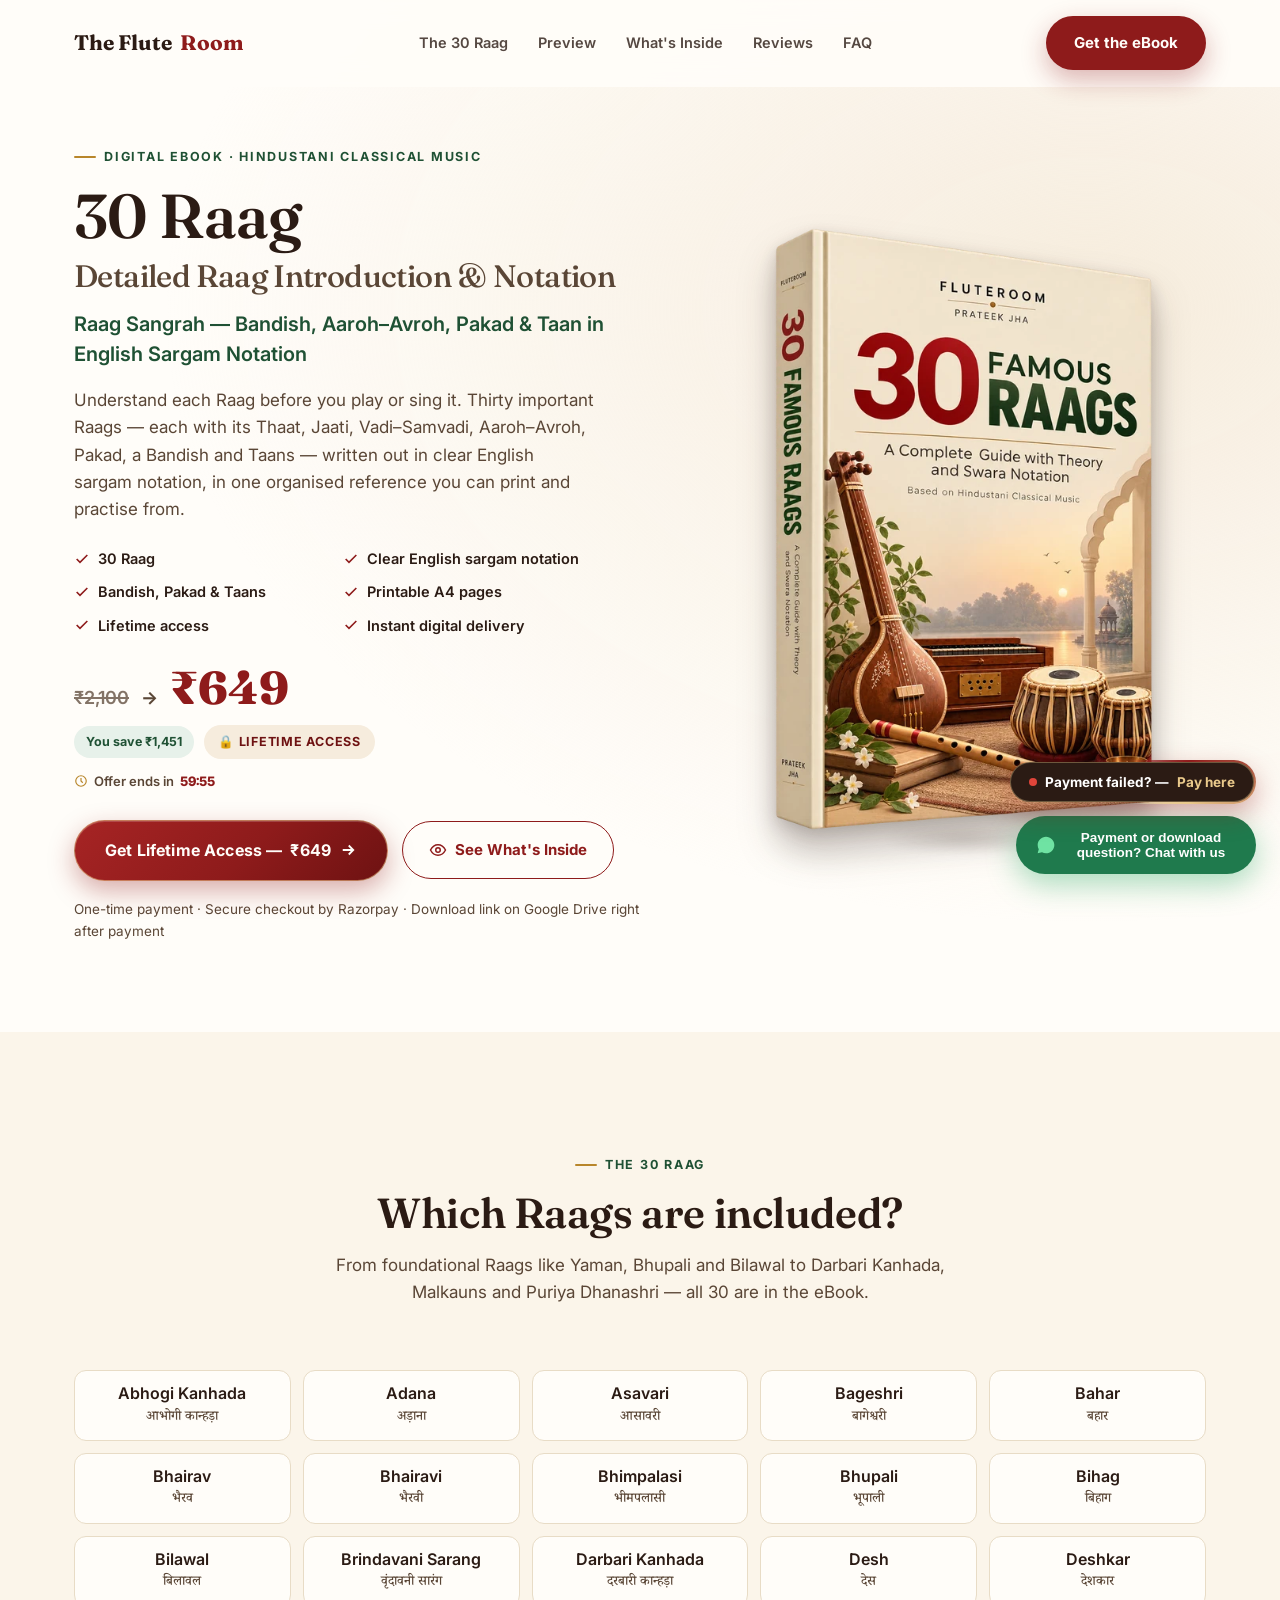
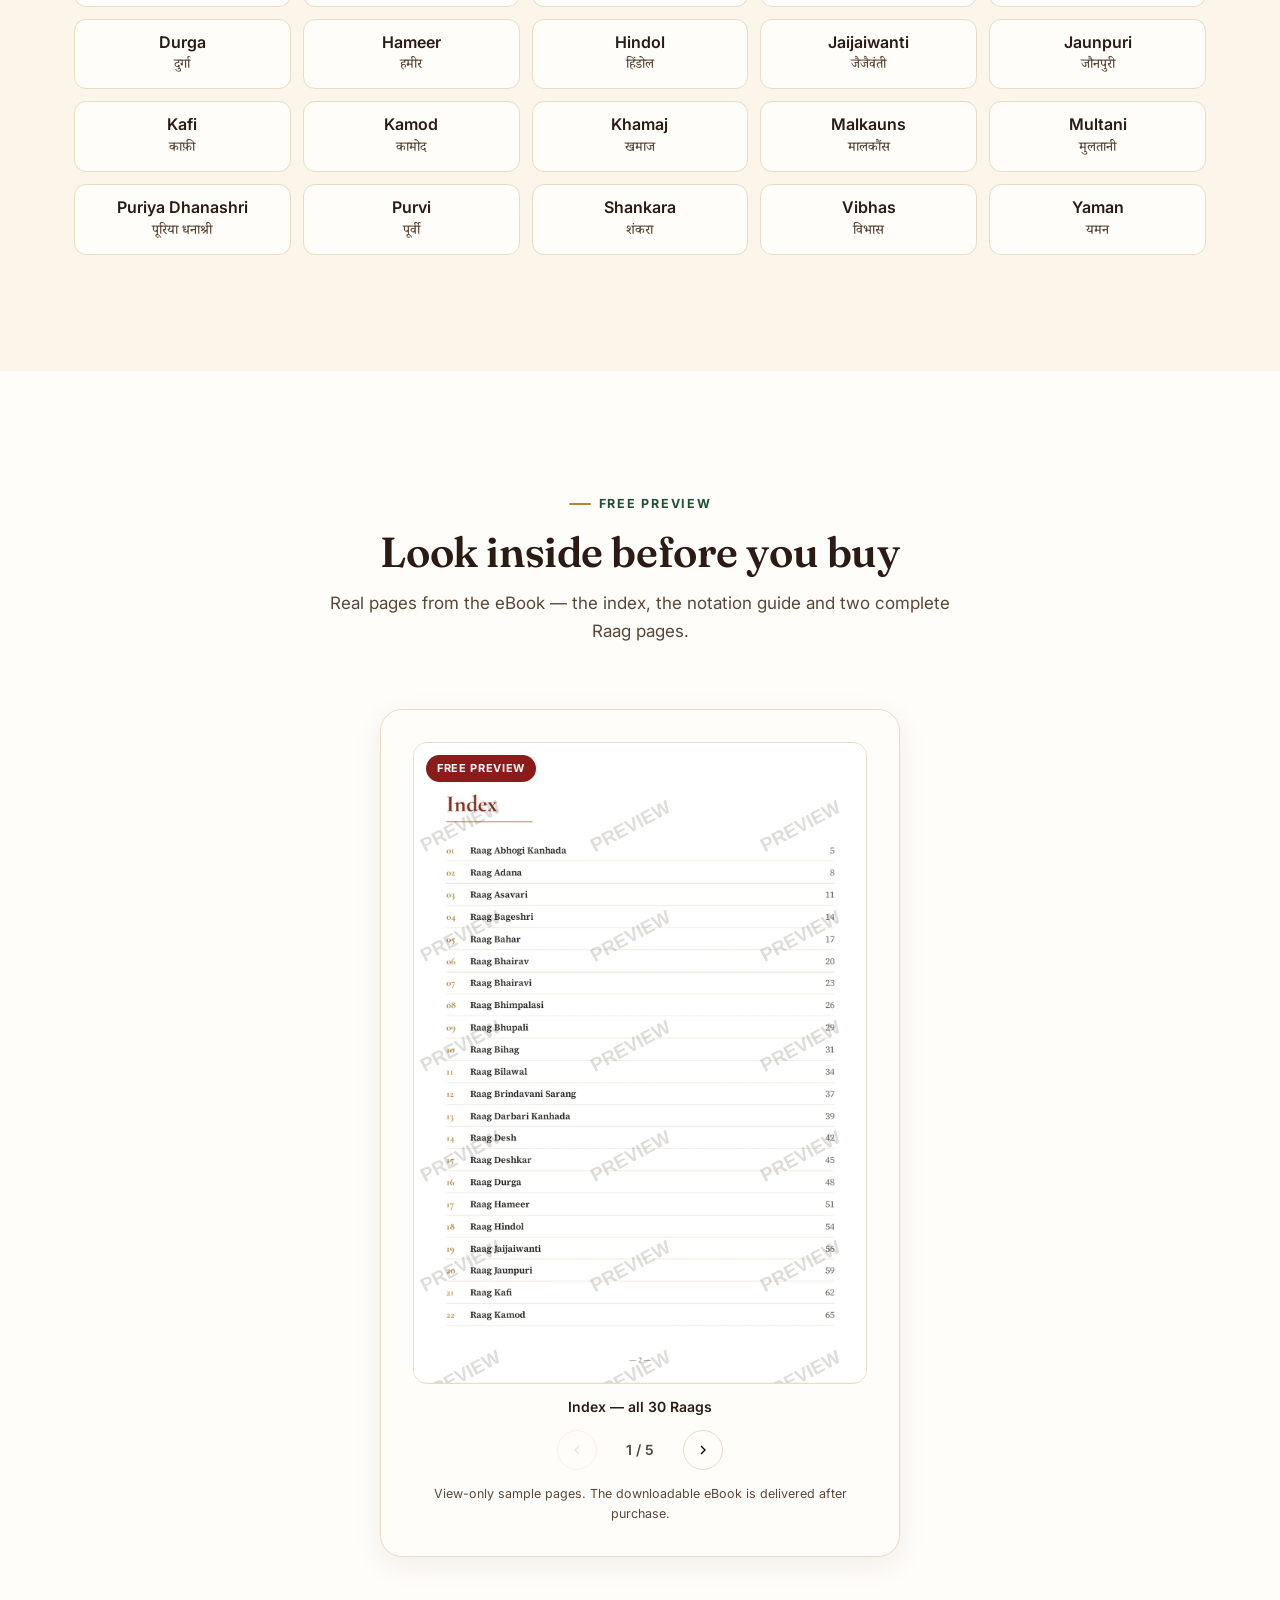
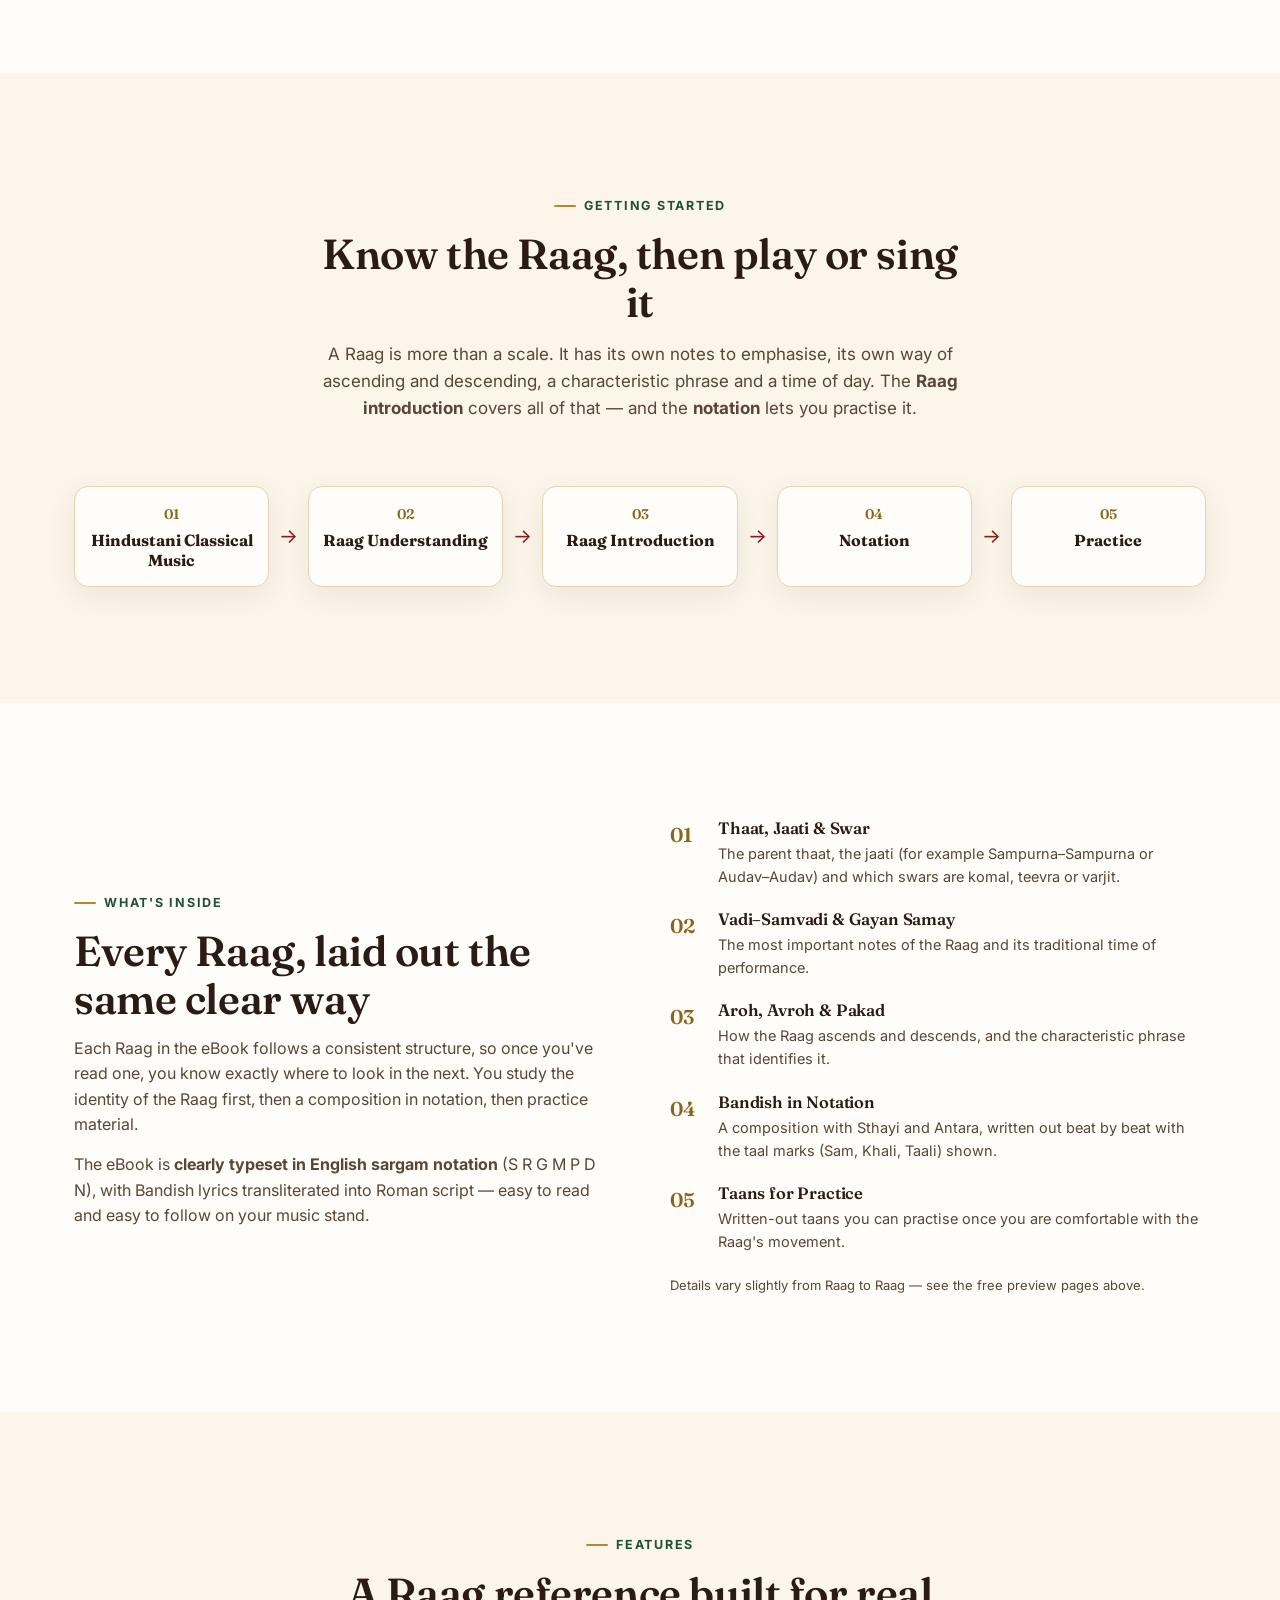
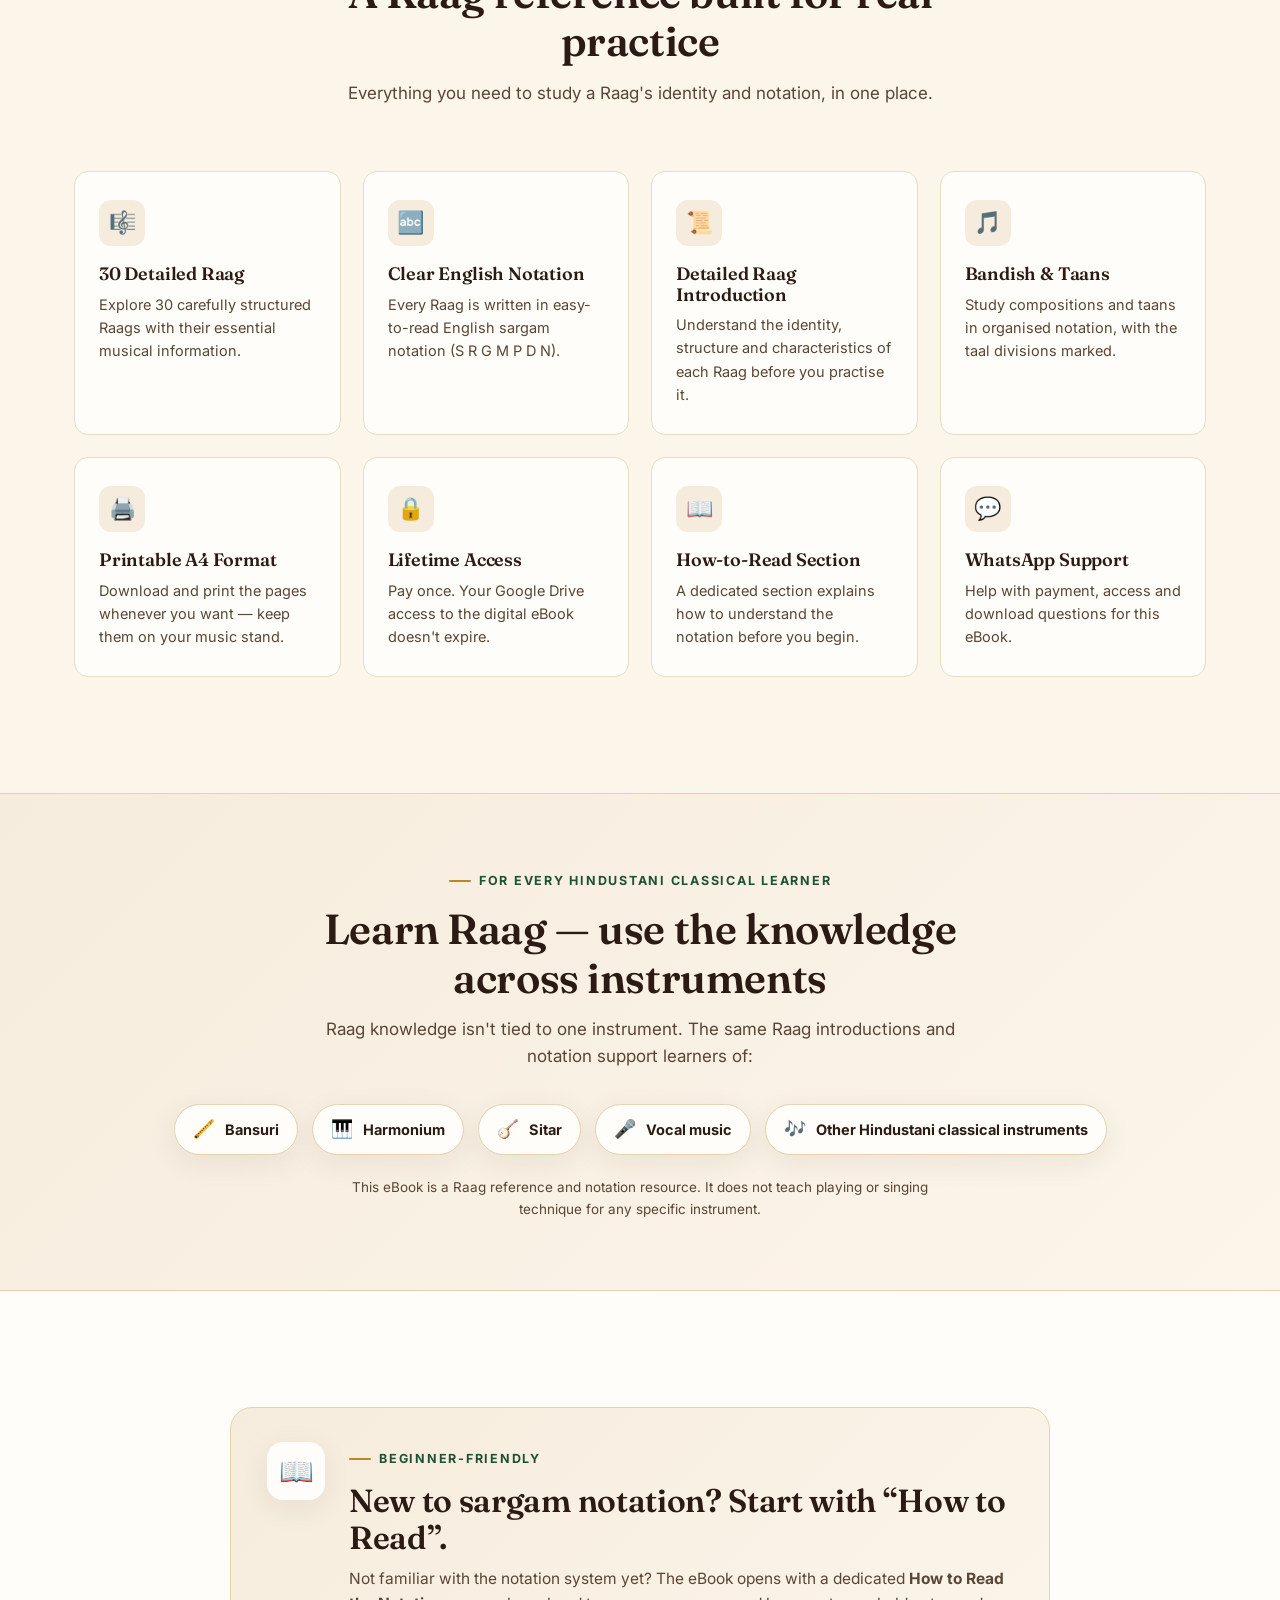
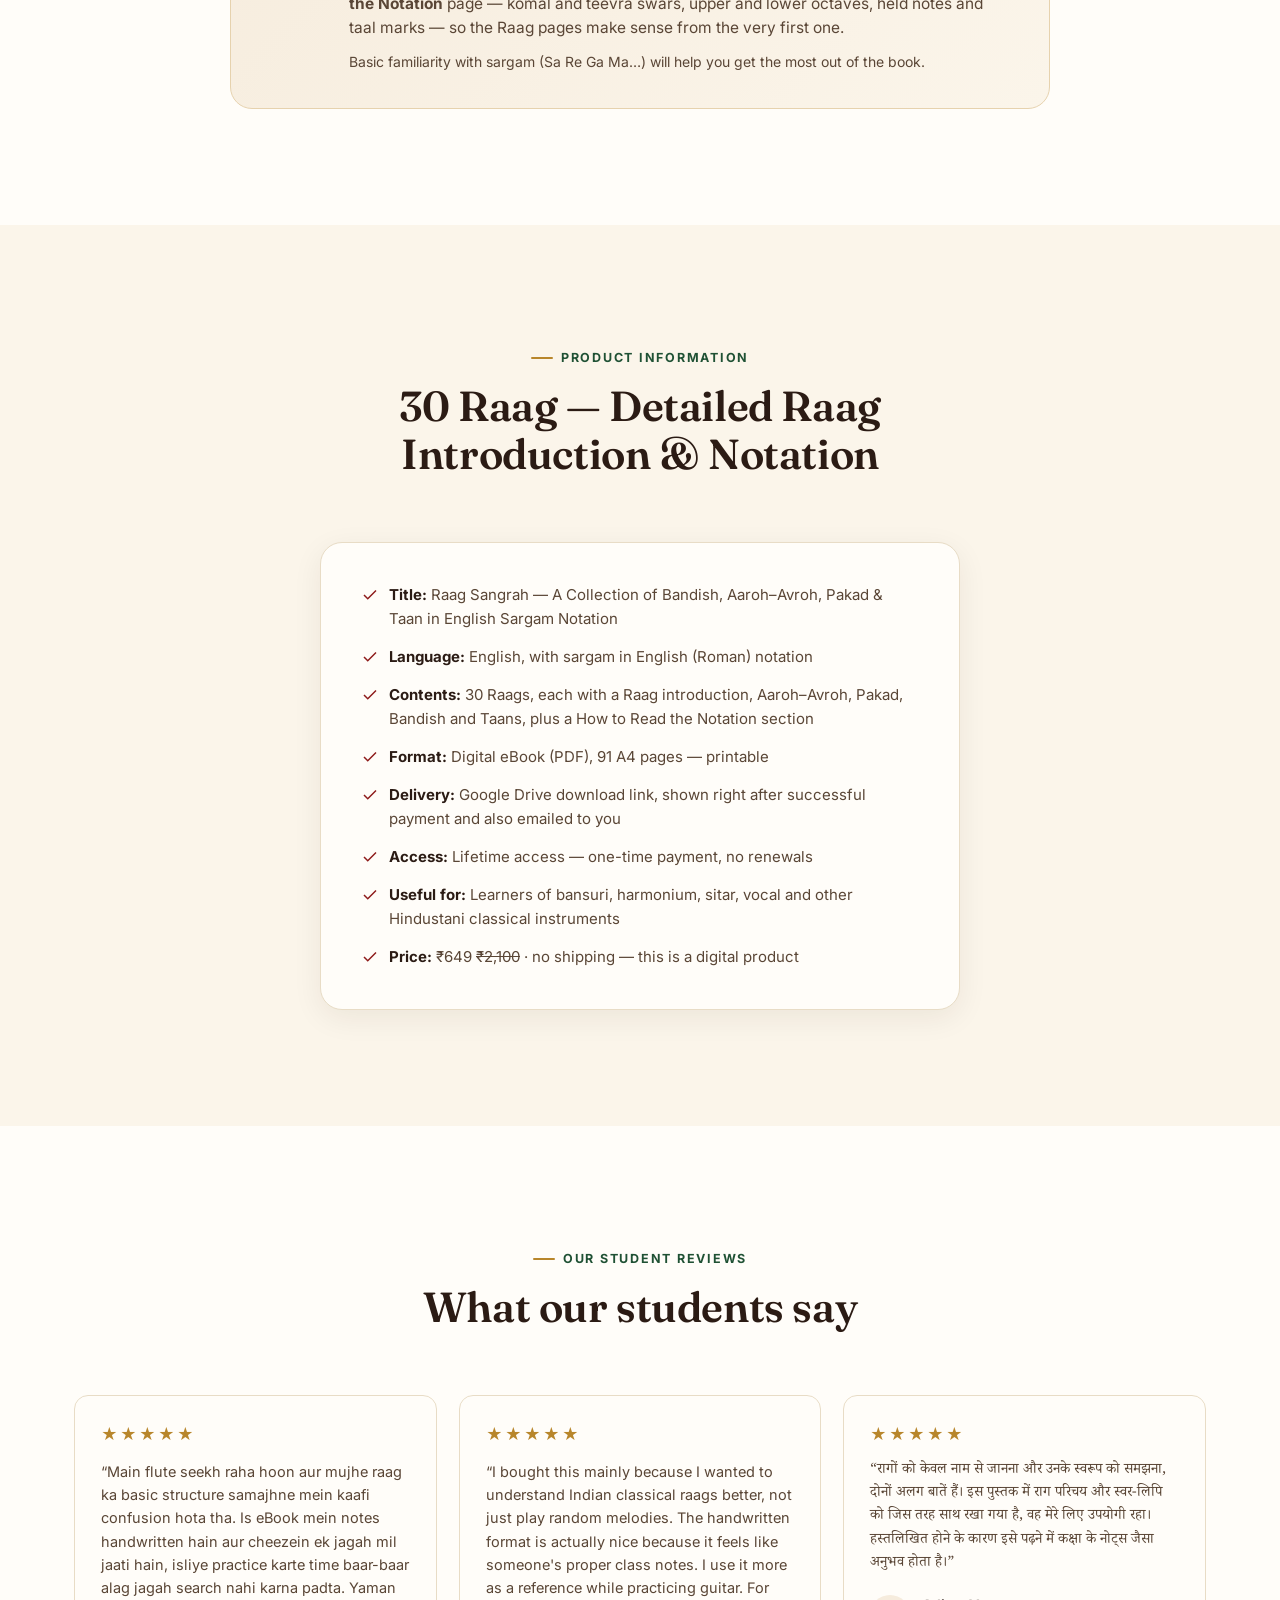
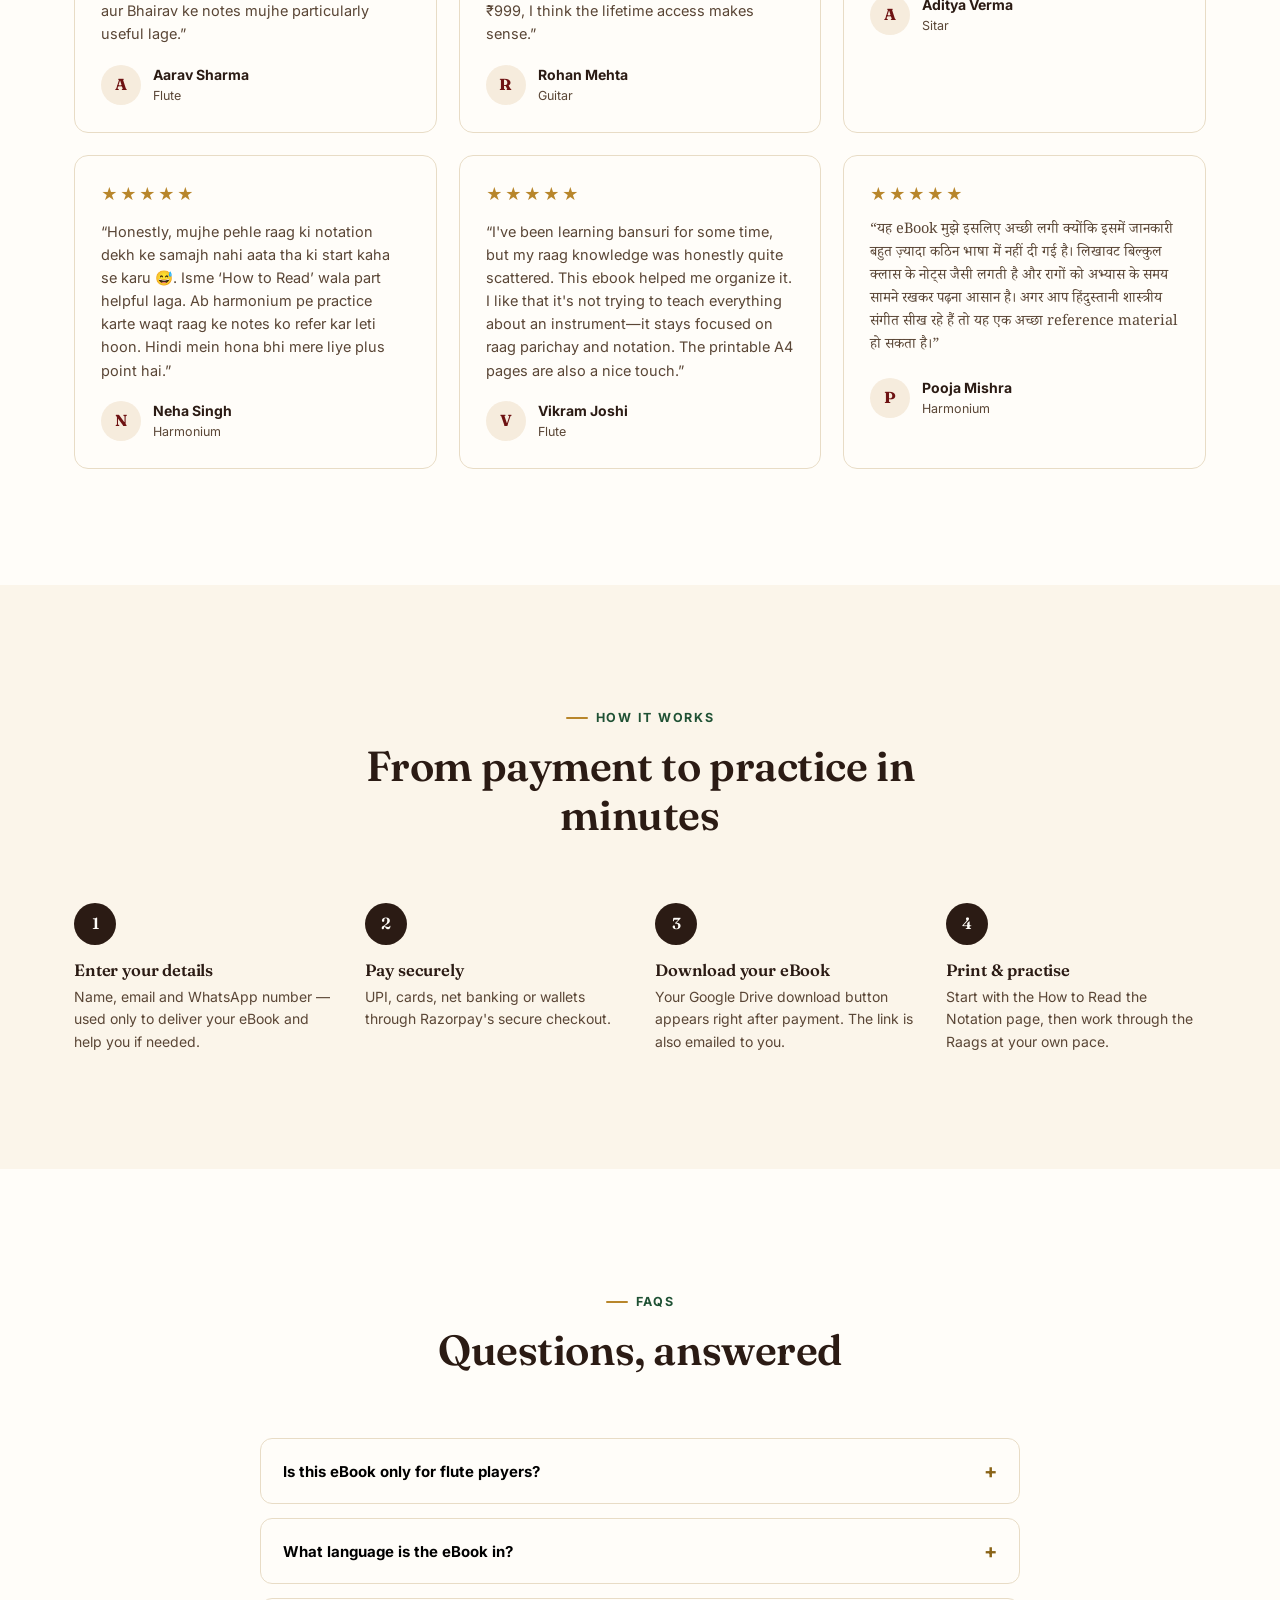
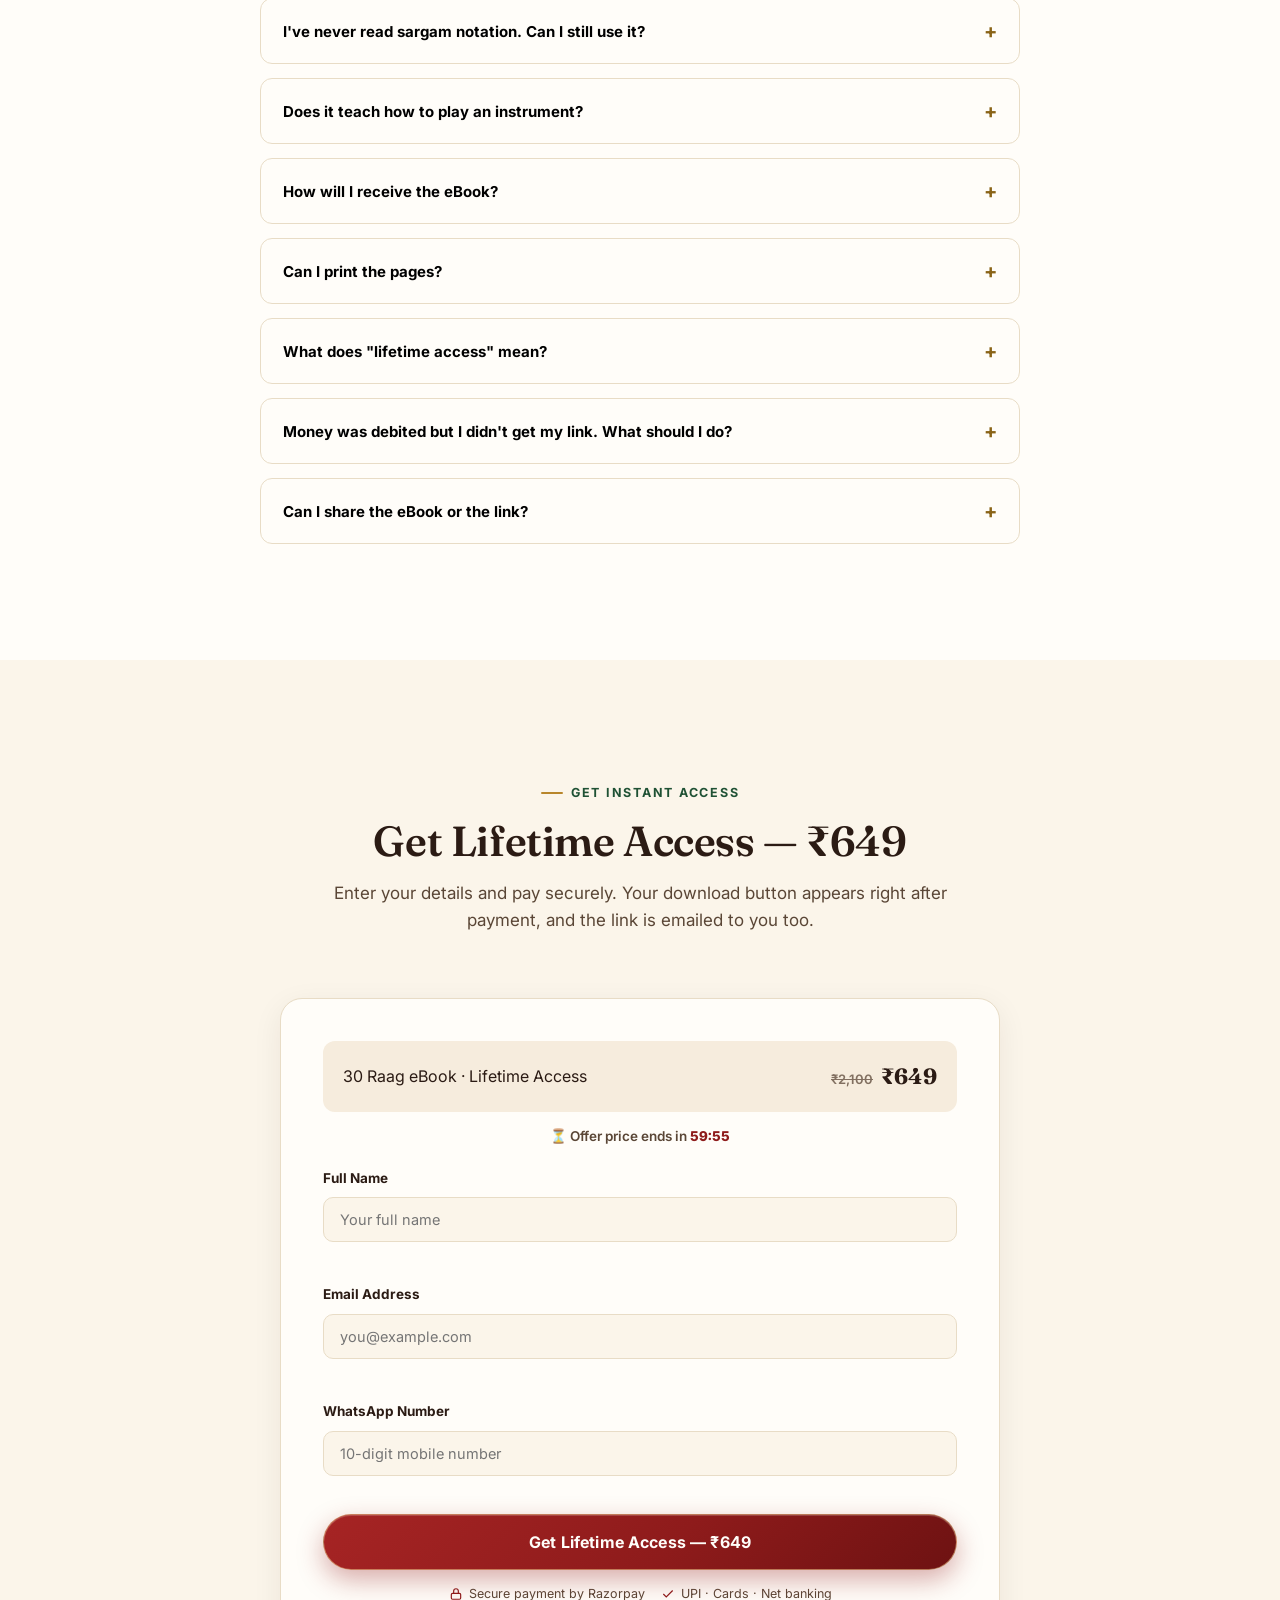
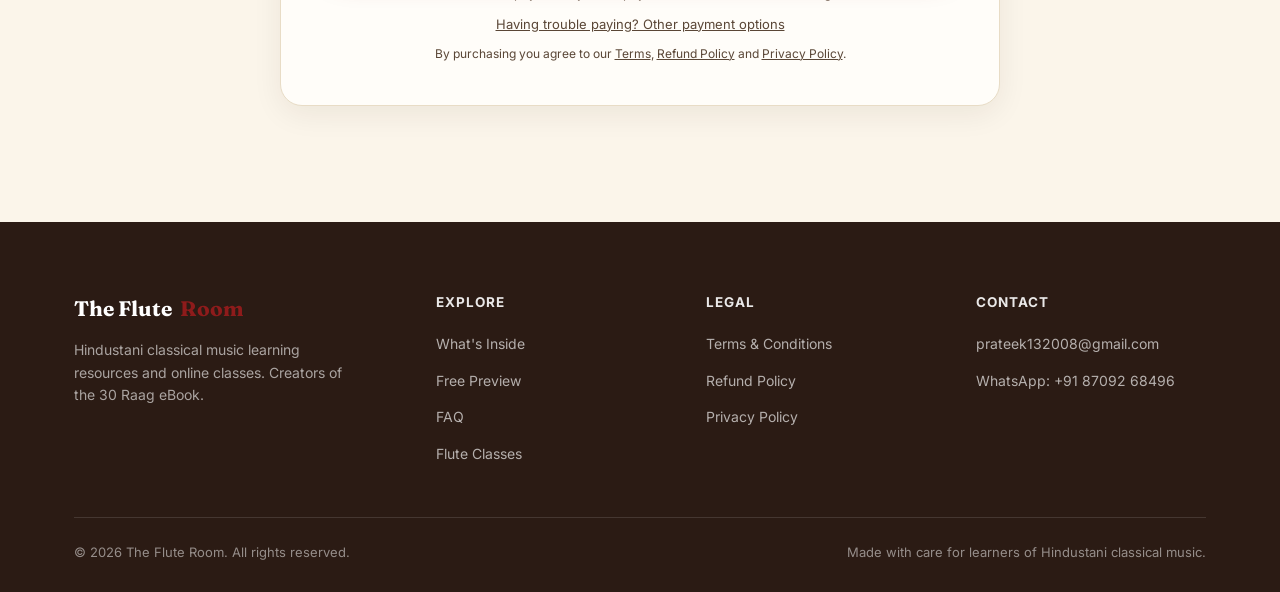
==== commit c53a8afe: "Add files via upload" ====
--- a/index.html
+++ b/index.html
@@ -1,316 +1,596 @@
-<!doctype html>
-<html lang="en-IN">
+<!DOCTYPE html>
+<html lang="en">
 <head>
-  <meta charset="utf-8">
-  <meta name="viewport" content="width=device-width, initial-scale=1, viewport-fit=cover">
-  <title>Online 1-on-1 Guitar Classes with Abhishek Nayak | Sangeet Seekho</title>
-  <meta name="description" content="Live one-on-one guitar classes with Abhishek Nayak. Fingerstyle, chords and film songs, with handwritten notes and Sargam after every class.">
-  <link rel="canonical" href="https://sangeetseekho.com/">
-  <meta name="theme-color" content="#1F150F">
-  <meta property="og:type" content="website">
-  <meta property="og:site_name" content="Sangeet Seekho">
-  <meta property="og:locale" content="en_IN">
-  <meta property="og:url" content="https://sangeetseekho.com/">
-  <meta property="og:title" content="Online 1-on-1 Guitar Classes with Abhishek Nayak">
-  <meta property="og:description" content="Live one-on-one guitar classes — fingerstyle, chords and film songs, with handwritten notes after every class.">
-  <meta property="og:image" content="https://sangeetseekho.com/assets/img/og/og-online-classes.jpg">
-  <meta property="og:image:width" content="1200">
-  <meta property="og:image:height" content="630">
-  <meta name="twitter:card" content="summary_large_image">
-  <meta name="twitter:title" content="Online 1-on-1 Guitar Classes with Abhishek Nayak">
-  <meta name="twitter:image" content="https://sangeetseekho.com/assets/img/og/og-online-classes.jpg">
-  <link rel="icon" href="/favicon.ico" sizes="any">
-  <link rel="icon" type="image/png" sizes="48x48" href="/assets/img/brand/favicon-light-48.png" media="(prefers-color-scheme: light)">
-  <link rel="icon" type="image/png" sizes="48x48" href="/assets/img/brand/favicon-dark-48.png" media="(prefers-color-scheme: dark)">
-  <link rel="apple-touch-icon" href="/assets/img/brand/favicon-dark-180.png">
-  <link rel="manifest" href="/site.webmanifest">
-  <link rel="preload" href="/assets/fonts/manrope-latin.woff2" as="font" type="font/woff2" crossorigin>
-  <link rel="preload" as="image" type="image/webp" href="/assets/img/hero/abhishek-acoustic-600.webp" imagesrcset="/assets/img/hero/abhishek-acoustic-600.webp 600w, /assets/img/hero/abhishek-acoustic.webp 939w" imagesizes="(max-width: 900px) 100vw, 50vw">
-  <link rel="stylesheet" href="/css/base.css">
-  <link rel="stylesheet" href="/css/components.css">
-  <link rel="stylesheet" href="/css/sections.css">
-  <script type="module" src="/js/pages/online-class.js"></script>
-  <script type="application/ld+json">
-  {"@context":"https://schema.org","@type":"EducationalOrganization","name":"Sangeet Seekho","url":"https://sangeetseekho.com/","logo":"https://sangeetseekho.com/assets/img/brand/icon-512.png","email":"sangeetseekho9@gmail.com","telephone":"+91-9754751793","founder":{"@type":"Person","name":"Abhishek Nayak"},"description":"Online 1-on-1 guitar classes and handwritten guitar eBooks by Abhishek Nayak."}
-  </script>
+<meta charset="UTF-8">
+<meta name="viewport" content="width=device-width, initial-scale=1.0">
+<title>30 Raag — Raag Sangrah eBook in English Sargam Notation (₹649) | The Flute Room</title>
+<meta name="description" content="A digital eBook covering 30 important Raags of Hindustani classical music — Thaat, Jaati, Vadi–Samvadi, Aaroh–Avroh, Pakad, Bandish and Taans in clear English sargam notation. Printable A4 pages, lifetime access, ₹649 (was ₹2,100).">
+<meta name="theme-color" content="#8E1B1B">
+
+<!-- Open Graph (link previews on WhatsApp / Facebook).
+     Once your domain is live, change og:image to the FULL URL, e.g.
+     https://YOUR-DOMAIN/assets/og-image-raag-sangrah.jpg  (see SETUP_GUIDE.md → Deployment) -->
+<meta property="og:type" content="product">
+<meta property="og:title" content="30 Raag — Raag Sangrah eBook in English Sargam Notation">
+<meta property="og:description" content="30 Raag · Bandish, Aaroh–Avroh, Pakad &amp; Taan in English sargam notation · Printable A4 · Lifetime access · ₹649 (was ₹2,100)">
+<meta property="og:image" content="https://fluteroom.shop/assets/og-image-raag-sangrah.jpg">
+<link rel="icon" href="assets/raag-sangrah-cover-200.webp" type="image/webp">
+
+<!-- Performance: connect early to the hosts checkout needs -->
+<link rel="preconnect" href="https://fonts.googleapis.com">
+<link rel="preconnect" href="https://fonts.gstatic.com" crossorigin>
+<link rel="preconnect" href="https://checkout.razorpay.com">
+<link rel="preconnect" href="https://api.razorpay.com">
+<link rel="preconnect" href="https://script.google.com">
+<link rel="preload" as="image" href="assets/raag-sangrah-cover-760.webp" imagesrcset="assets/raag-sangrah-cover-480.webp 480w, assets/raag-sangrah-cover-760.webp 760w" imagesizes="(max-width: 430px) 200px, (max-width: 980px) 230px, 380px" fetchpriority="high">
+<link rel="stylesheet" href="https://fonts.googleapis.com/css2?family=Fraunces:opsz,wght@9..144,400;9..144,500;9..144,600;9..144,700&family=Inter:wght@400;500;600;700;800&family=Noto+Serif+Devanagari:wght@500;600&display=swap">
+<link rel="stylesheet" href="css/style.css">
+<link rel="stylesheet" href="css/ebook.css">
+<style>
+  /* "See What's Inside" — secondary hero button (links to #preview) */
+  .ebook-hero .hero-actions { align-items: center; }
+  .btn-preview { padding: 16px 26px; border-color: var(--orange); color: var(--orange); background: var(--white); }
+  .btn-preview:hover { background: var(--orange); color: #fff; }
+  #preview { scroll-margin-top: 70px; }
+</style>
+
+<!-- Scripts: all deferred (never block rendering) and run in this order.
+     config → common → tracking (the ONLY Meta Pixel code) → Razorpay → page -->
+<script src="js/config.js" defer></script>
+<script src="js/common.js" defer></script>
+<script src="js/tracking.js" defer></script>
+<script src="https://checkout.razorpay.com/v1/checkout.js" defer></script>
+<script src="js/ebook.js" defer></script>
+
+<script type="application/ld+json">
+{
+  "@context": "https://schema.org",
+  "@type": "Product",
+  "name": "30 Raag — Raag Sangrah: Bandish, Aaroh–Avroh, Pakad & Taan in English Sargam Notation",
+  "description": "Digital eBook covering 30 Raags of Hindustani classical music, each with a Raag introduction, Aaroh–Avroh, Pakad, Bandish and Taans in English sargam notation. Printable A4 pages, lifetime digital access.",
+  "brand": { "@type": "Brand", "name": "The Flute Room" },
+  "inLanguage": "en",
+  "offers": { "@type": "Offer", "price": "649", "priceCurrency": "INR", "availability": "https://schema.org/InStock" }
+}
+</script>
 </head>
-<body class="page-classes">
-  <header class="site-header" data-site-header></header>
-
-  <main id="main">
-    <!-- ============ 1. HERO ============ -->
-    <section class="hero" aria-labelledby="hero-title">
-      <div class="hero-media">
-        <picture>
-          <source type="image/webp" srcset="/assets/img/hero/abhishek-acoustic-600.webp 600w, /assets/img/hero/abhishek-acoustic.webp 939w" sizes="(max-width: 900px) 100vw, 50vw">
-          <img src="/assets/img/hero/abhishek-acoustic.jpg" alt="Abhishek Nayak playing acoustic guitar in his teaching studio" width="939" height="1676" fetchpriority="high" decoding="async">
-        </picture>
-      </div>
-      <div class="container hero-grid">
-        <div class="hero-copy">
-          <p class="eyebrow"><span class="live-dot" aria-hidden="true"></span> Live · 1-on-1 · Online</p>
-          <h1 id="hero-title">Guitar classes where your teacher <span class="hl">watches every finger.</span></h1>
-          <p class="lead">Learn fingerstyle, chords and film songs live with <strong>Abhishek Nayak</strong> — just you and your teacher.</p>
-          <!-- First-screen choice: classes (scroll down) or eBooks (pick one) -->
-          <div class="chooser" data-chooser>
-            <p class="chooser-q">What would you like to start with?</p>
-            <div class="chooser-main">
-              <button type="button" class="choice" data-choose="classes">
-                <span class="choice-ico" aria-hidden="true"><svg viewBox="0 0 24 24"><rect x="3" y="5" width="18" height="12" rx="2"/><path d="M8 21h8M12 17v4"/></svg></span>
-                <span class="choice-txt"><b>Online 1-on-1 Classes</b><small>Live with Abhishek</small></span>
-                <span class="choice-arrow" aria-hidden="true">↓</span>
-              </button>
-              <button type="button" class="choice" data-choose="ebooks" aria-expanded="false" aria-controls="chooser-ebooks">
-                <span class="choice-ico" aria-hidden="true"><svg viewBox="0 0 24 24"><path d="M4 19.5A2.5 2.5 0 0 1 6.5 17H20V3H6.5A2.5 2.5 0 0 0 4 5.5z"/><path d="M4 19.5A2.5 2.5 0 0 0 6.5 22H20v-5"/></svg></span>
-                <span class="choice-txt"><b>eBooks</b><small>Learn at your own pace</small></span>
-                <span class="choice-arrow" aria-hidden="true">›</span>
-              </button>
-            </div>
-            <div class="chooser-sub" id="chooser-ebooks" hidden>
-              <a class="sub-choice" href="/fingerstyle-guitar-ebook/">
-                <img src="/assets/img/ebooks/fingerstyle-flat-360.jpg" alt="" width="40" height="57" loading="lazy">
-                <span><b>Fingerstyle eBook</b><small>Melody + bass, with Sargam</small></span><span aria-hidden="true">→</span>
-              </a>
-              <a class="sub-choice" href="/chord-modulation-theory/">
-                <img src="/assets/img/ebooks/chord-modulation-flat-360.jpg" alt="" width="40" height="57" loading="lazy">
-                <span><b>Chord Modulation eBook</b><small>Change keys like film songs</small></span><span aria-hidden="true">→</span>
-              </a>
-            </div>
-            <!-- Online Course: not live yet — deliberately NOT a link/button (no action). -->
-            <div class="choice choice--soon" aria-label="Online Course — coming soon">
-              <span class="choice-ico" aria-hidden="true"><svg viewBox="0 0 24 24"><polygon points="10 8 16 12 10 16 10 8"/><rect x="3" y="4" width="18" height="16" rx="2"/></svg></span>
-              <span class="choice-txt"><b>Online Course</b><small>Self-paced video lessons</small></span>
-              <span class="soon-badge">Coming Soon</span>
-            </div>
-          </div>
-          <ul class="hero-proof">
-            <li><span class="stars" aria-hidden="true">★★★★★</span> Loved by students</li>
-            <li>India · Malaysia · Poland · UK · Canada</li>
-          </ul>
-        </div>
-      </div>
-    </section>
-
-    <!-- ============ 2. WHY 1-ON-1 ============ -->
-    <section class="section section--tight" id="classes" aria-labelledby="why-title">
-      <div class="container">
-        <h2 id="why-title" class="h3 center">Why learn 1-on-1?</h2>
-        <div class="why-grid">
-          <div class="why" data-reveal><span class="why-ico" aria-hidden="true"><svg viewBox="0 0 24 24"><circle cx="12" cy="8" r="4"/><path d="M4 21c1.5-4 4.5-6 8-6s6.5 2 8 6"/></svg></span><b>Only you</b><span>Your pace, your songs</span></div>
-          <div class="why" data-reveal><span class="why-ico" aria-hidden="true"><svg viewBox="0 0 24 24"><rect x="3" y="5" width="18" height="12" rx="2"/><path d="M8 21h8M12 17v4"/></svg></span><b>Live correction</b><span>Mistakes fixed in class</span></div>
-          <div class="why" data-reveal><span class="why-ico" aria-hidden="true"><svg viewBox="0 0 24 24"><path d="M4 20l4-1 11-11-3-3L5 16z"/><path d="M14 6l3 3"/></svg></span><b>Handwritten notes</b><span>Tabs + Sargam every class</span></div>
-          <div class="why" data-reveal><span class="why-ico" aria-hidden="true"><svg viewBox="0 0 24 24"><path d="M21 12a9 9 0 1 1-4-7.5L21 3l-1 4.5A9 9 0 0 1 21 12z"/></svg></span><b>WhatsApp support</b><span>Send practice videos</span></div>
-        </div>
-      </div>
-    </section>
-
-    <!-- ============ 3. LIVE CLASS PREVIEW ============ -->
-    <section class="section section--dark" id="live-class" aria-labelledby="live-title">
-      <div class="container">
-        <div class="split-head">
-          <div>
-            <p class="eyebrow">Real class recordings</p>
-            <h2 id="live-title">See a live class</h2>
-            <p class="lead">Teacher plays. You play back. Fixed on the spot.</p>
-          </div>
-          <a class="btn btn--primary" href="#enroll">I want this <span class="btn-arrow">→</span></a>
-        </div>
-        <div class="rail rail--4" data-live-videos></div>
-      </div>
-    </section>
-
-    <!-- ============ 4. HOW CLASSES WORK ============ -->
-    <section class="section section--tight" aria-labelledby="how-title">
-      <div class="container">
-        <h2 id="how-title" class="h3 center">How classes work</h2>
-        <ol class="flow">
-          <li data-reveal><b>Enquire</b><span>Fill the form</span></li>
-          <li data-reveal><b>Level check</b><span>Short intro call</span></li>
-          <li data-reveal><b>Fixed slot</b><span>Same time every week</span></li>
-          <li data-reveal><b>Learn & practise</b><span>Notes + WhatsApp feedback</span></li>
-        </ol>
-      </div>
-    </section>
-
-    <!-- ============ 5. CURRICULUM (content: js/content/curriculum.js · PDF: assets/docs/) ============ -->
-    <section class="section section--sand" id="curriculum" aria-labelledby="curr-title">
-      <div class="container">
-        <div class="split-head">
-          <div>
-            <p class="eyebrow">Curriculum</p>
-            <h2 id="curr-title">3-month Bollywood fingerstyle curriculum</h2>
-            <p class="lead">From your first finger pattern to performing your own arrangement.</p>
-          </div>
-          <a class="btn btn--dark" data-curriculum-pdf href="/assets/docs/sangeetseekho-curriculum.pdf" download><span class="btn-label">Download full PDF</span> <span aria-hidden="true">↓</span></a>
-        </div>
-        <div data-curriculum></div>
-      </div>
-    </section>
-
-    <!-- ============ 6. TIMING ============ -->
-    <!-- ✏️ Slots are also in the enrollment form below — keep both lists the same. -->
-    <section class="section" id="timing" aria-labelledby="timing-title">
-      <div class="container container--narrow center">
-        <p class="eyebrow">Class timings (IST)</p>
-        <h2 id="timing-title">Pick your slot</h2>
-        <div class="slot-groups">
-          <div class="slot-group">
-            <h3><span aria-hidden="true">☀︎</span> Morning</h3>
-            <div class="slots">
-              <a href="#enroll" class="slot" data-pick-slot="Morning 8–9 AM">8–9 AM</a>
-              <a href="#enroll" class="slot" data-pick-slot="Morning 9–10 AM">9–10 AM</a>
-              <a href="#enroll" class="slot" data-pick-slot="Morning 10–11 AM">10–11 AM</a>
-            </div>
-          </div>
-          <div class="slot-group">
-            <h3><span aria-hidden="true">☾</span> Evening</h3>
-            <div class="slots">
-              <a href="#enroll" class="slot" data-pick-slot="Evening 6–7 PM">6–7 PM</a>
-              <a href="#enroll" class="slot" data-pick-slot="Evening 7–8 PM">7–8 PM</a>
-              <a href="#enroll" class="slot" data-pick-slot="Evening 8–9 PM">8–9 PM</a>
-              <a href="#enroll" class="slot" data-pick-slot="Evening 9–10 PM">9–10 PM</a>
-            </div>
-          </div>
-        </div>
-        <p class="muted small">1-hour live sessions · Zoom / Google Meet · Living abroad? We’ll match your time zone.</p>
-      </div>
-    </section>
-
-    <!-- ============ 7. TEACHER ============ -->
-    <section class="section section--sand" id="teacher" aria-labelledby="teacher-title">
-      <div class="container">
-        <div class="founder" data-teacher data-reveal></div>
-        <div class="teacher-video" data-reveal>
-          <p class="eyebrow">Hear him play</p>
-          <div data-teacher-video></div>
-        </div>
-      </div>
-    </section>
-
-    <!-- ============ 8. TESTIMONIALS ============ -->
-    <section class="section" id="reviews" aria-labelledby="reviews-title">
-      <div class="container">
-        <p class="eyebrow">Students</p>
-        <h2 id="reviews-title">In their words</h2>
-        <div data-reviews="class" data-review-kinds="text,image" data-limit="3"></div>
-      </div>
-    </section>
-
-    <!-- ============ 9. GURUS (small, respectful) ============ -->
-    <section class="gurus" aria-labelledby="gurus-title">
-      <div class="container gurus-inner">
-        <div>
-          <p class="eyebrow">With gratitude</p>
-          <h2 id="gurus-title" class="h4">Abhishek’s musical gurus</h2>
-          <p class="muted small">The teachers Abhishek learned from — their training shapes how he plays and teaches.</p>
-        </div>
-        <ul class="guru-list" data-gurus></ul>
-      </div>
-    </section>
-
-    <!-- ============ 10. EBOOKS ============ -->
-    <section class="section section--sand section--tight" aria-labelledby="books-title">
-      <div class="container">
-        <div class="split-head">
-          <div>
-            <p class="eyebrow">Learn between classes</p>
-            <h2 id="books-title" class="h3">Learn more with our guitar eBooks</h2>
-          </div>
-        </div>
-        <div class="shelf" data-book-shelf></div>
-      </div>
-    </section>
-
-    <!-- ============ 11. FAQ ============ -->
-    <section class="section" id="faq" aria-labelledby="faq-title">
-      <div class="container container--narrow">
-        <h2 id="faq-title" class="h3 center">Quick answers</h2>
-        <div data-faq="classes,support"></div>
-      </div>
-    </section>
-
-    <!-- ============ 12. ENROLL ============ -->
-    <section class="section section--dark enroll" id="enroll" aria-labelledby="enroll-title">
-      <div class="container enroll-grid">
-        <div class="enroll-copy">
-          <p class="eyebrow">Enroll</p>
-          <h2 id="enroll-title">Book your first class</h2>
-          <ul class="check-list">
-            <li><svg viewBox="0 0 24 24" fill="none" stroke="currentColor" stroke-width="2.5" stroke-linecap="round" stroke-linejoin="round" aria-hidden="true"><path d="M20 6 9 17l-5-5"/></svg><span>No payment now</span></li>
-            <li><svg viewBox="0 0 24 24" fill="none" stroke="currentColor" stroke-width="2.5" stroke-linecap="round" stroke-linejoin="round" aria-hidden="true"><path d="M20 6 9 17l-5-5"/></svg><span>Fees &amp; slots shared on WhatsApp</span></li>
-            <li><svg viewBox="0 0 24 24" fill="none" stroke="currentColor" stroke-width="2.5" stroke-linecap="round" stroke-linejoin="round" aria-hidden="true"><path d="M20 6 9 17l-5-5"/></svg><span>Takes 1 minute</span></li>
-          </ul>
-        </div>
-        <div class="enroll-card">
-          <form id="enroll-form" class="form" novalidate>
-            <div class="form-row">
-              <div class="field"><label for="enr-name">Full name</label><input id="enr-name" name="name" autocomplete="name" maxlength="60" data-validate="name" required></div>
-              <div class="field"><label for="enr-age">Age</label><input id="enr-age" name="age" type="number" inputmode="numeric" min="5" max="90" data-validate="age" required></div>
-            </div>
-            <div class="field"><label for="enr-phone">Phone number</label><input id="enr-phone" name="phone" type="tel" inputmode="tel" autocomplete="tel" placeholder="98765 43210" maxlength="18" data-validate="phone" required></div>
-            <label class="check"><input type="checkbox" id="enr-same" checked> Same number on WhatsApp</label>
-            <div class="field"><label for="enr-whatsapp">WhatsApp number</label><input id="enr-whatsapp" name="whatsapp" type="tel" inputmode="tel" placeholder="+44 7700 900123" maxlength="18"></div>
-            <div class="field"><label for="enr-email">Email <small>(optional)</small></label><input id="enr-email" name="email" type="email" inputmode="email" autocomplete="email" maxlength="100" data-validate="emailOptional"></div>
-            <div class="form-row">
-              <div class="field"><label for="enr-level">Your level</label>
-                <select id="enr-level" name="level" data-validate="choice" required>
-                  <option value="">Choose…</option>
-                  <option>Complete beginner</option>
-                  <option>Know a few chords</option>
-                  <option>Intermediate</option>
-                  <option>Advanced</option>
-                </select></div>
-              <div class="field"><label for="enr-goal">Want to learn</label>
-                <select id="enr-goal" name="goal" data-validate="choice" required>
-                  <option value="">Choose…</option>
-                  <option>Fingerstyle guitar</option>
-                  <option>Bollywood / film songs</option>
-                  <option>Chords &amp; strumming</option>
-                  <option>Theory &amp; chord modulation</option>
-                  <option>Not sure — guide me</option>
-                </select></div>
-            </div>
-            <fieldset class="field slot-field">
-              <legend class="label">Preferred slot (IST)</legend>
-              <div class="slot-picker">
-                <span class="slot-picker-h">Morning</span>
-                <label class="slot-opt"><input type="radio" name="timing" value="Morning 8–9 AM" data-validate="choice"><span>8–9 AM</span></label>
-                <label class="slot-opt"><input type="radio" name="timing" value="Morning 9–10 AM" data-validate="choice"><span>9–10 AM</span></label>
-                <label class="slot-opt"><input type="radio" name="timing" value="Morning 10–11 AM" data-validate="choice"><span>10–11 AM</span></label>
-                <span class="slot-picker-h">Evening</span>
-                <label class="slot-opt"><input type="radio" name="timing" value="Evening 6–7 PM" data-validate="choice"><span>6–7 PM</span></label>
-                <label class="slot-opt"><input type="radio" name="timing" value="Evening 7–8 PM" data-validate="choice"><span>7–8 PM</span></label>
-                <label class="slot-opt"><input type="radio" name="timing" value="Evening 8–9 PM" data-validate="choice"><span>8–9 PM</span></label>
-                <label class="slot-opt"><input type="radio" name="timing" value="Evening 9–10 PM" data-validate="choice"><span>9–10 PM</span></label>
-              </div>
-            </fieldset>
-            <div class="field"><label for="enr-message">Message <small>(optional)</small></label><textarea id="enr-message" name="message" maxlength="600" placeholder="Songs you want to play, questions…" data-validate="text"></textarea></div>
-            <div class="hp-field" aria-hidden="true"><label>Leave this empty<input name="ss_extra" tabindex="-1" autocomplete="off"></label></div>
-            <button type="submit" class="btn btn--primary btn--lg btn--block"><span class="btn-label">Submit &amp; continue on WhatsApp</span></button>
-            <p class="form-status" hidden aria-live="polite"></p>
-            <p class="form-note">We’ll contact you on WhatsApp/phone. <a href="/privacy-policy/">Privacy</a></p>
-          </form>
-          <div class="form-done" hidden>
-            <div class="ty-badge" aria-hidden="true"><svg viewBox="0 0 24 24" width="28" height="28" fill="none" stroke="currentColor" stroke-width="2.5" stroke-linecap="round" stroke-linejoin="round"><path d="M20 6 9 17l-5-5"/></svg></div>
-            <h3 class="h4">Saved! Opening WhatsApp…</h3>
-            <a class="btn btn--whatsapp" data-wa-fallback href="#" target="_blank" rel="noopener">WhatsApp didn’t open? Tap here</a>
-          </div>
-        </div>
-      </div>
-    </section>
-
-    <!-- ============ 13. FINAL CTA ============ -->
-    <section class="final-cta" aria-labelledby="final-title">
-      <div class="container final-cta-inner">
-        <h2 id="final-title" class="h3">Your first class is one message away.</h2>
-        <div class="final-cta-btns">
-          <a class="btn btn--primary btn--lg" href="#enroll">Book a class</a>
-          <a class="btn btn--whatsapp btn--lg" href="https://wa.me/919754751793?text=Hi%20Sangeet%20Seekho%2C%20I%20want%20to%20know%20more%20about%20the%20Online%201-on-1%20Guitar%20Classes." target="_blank" rel="noopener">Chat on WhatsApp</a>
-        </div>
-      </div>
-    </section>
-  </main>
-
-  <footer class="site-footer" data-site-footer></footer>
+<body>
+
+<!-- ============================= HEADER (same as the Alankaar site) ============================= -->
+<header class="site-header" id="siteHeader">
+  <div class="container">
+    <a href="index.html" class="logo">The Flute <span>Room</span></a>
+    <nav class="nav-links" aria-label="Page sections">
+      <a href="#raag-list">The 30 Raag</a>
+      <a href="#preview">Preview</a>
+      <a href="#inside">What's Inside</a>
+      <a href="#reviews">Reviews</a>
+      <a href="#faq">FAQ</a>
+    </nav>
+    <div class="header-cta">
+      <a href="#buy" class="btn btn-primary">Get the eBook</a>
+      <button class="nav-toggle" id="navToggle" aria-label="Open menu" type="button">
+        <span></span><span></span><span></span>
+      </button>
+    </div>
+  </div>
+</header>
+
+<div class="mobile-drawer" id="mobileDrawer">
+  <button class="drawer-close" id="drawerClose" aria-label="Close menu" type="button">&times;</button>
+  <a href="#raag-list">The 30 Raag</a>
+  <a href="#preview">Preview</a>
+  <a href="#inside">What's Inside</a>
+  <a href="#reviews">Reviews</a>
+  <a href="#faq">FAQ</a>
+  <a href="#buy" class="btn btn-primary btn-block">Get the eBook</a>
+</div>
+
+<div class="recovery-banner" id="recoveryBanner" role="status" aria-live="polite"></div>
+
+<main>
+<!-- ============================= HERO ============================= -->
+<section class="ebook-hero">
+  <div class="container">
+    <div class="ebook-hero-copy reveal">
+      <div class="eyebrow">Digital eBook · Hindustani Classical Music</div>
+      <h1>30 Raag <span class="h1-sub">Detailed Raag Introduction &amp; Notation</span></h1>
+      <p class="ebook-hero-tagline">Raag Sangrah — Bandish, Aaroh–Avroh, Pakad &amp; Taan in English Sargam Notation</p>
+      <p class="lede">Understand each Raag before you play or sing it. Thirty important Raags — each with its Thaat, Jaati, Vadi–Samvadi, Aaroh–Avroh, Pakad, a Bandish and Taans — written out in clear English sargam notation, in one organised reference you can print and practise from.</p>
+
+      <ul class="ebook-hero-points">
+        <li><svg width="16" height="16" viewBox="0 0 24 24" fill="none" stroke="currentColor" stroke-width="2.4" aria-hidden="true"><path d="M20 6L9 17l-5-5"/></svg>30 Raag</li>
+        <li><svg width="16" height="16" viewBox="0 0 24 24" fill="none" stroke="currentColor" stroke-width="2.4" aria-hidden="true"><path d="M20 6L9 17l-5-5"/></svg>Clear English sargam notation</li>
+        <li><svg width="16" height="16" viewBox="0 0 24 24" fill="none" stroke="currentColor" stroke-width="2.4" aria-hidden="true"><path d="M20 6L9 17l-5-5"/></svg>Bandish, Pakad &amp; Taans</li>
+        <li><svg width="16" height="16" viewBox="0 0 24 24" fill="none" stroke="currentColor" stroke-width="2.4" aria-hidden="true"><path d="M20 6L9 17l-5-5"/></svg>Printable A4 pages</li>
+        <li><svg width="16" height="16" viewBox="0 0 24 24" fill="none" stroke="currentColor" stroke-width="2.4" aria-hidden="true"><path d="M20 6L9 17l-5-5"/></svg>Lifetime access</li>
+        <li><svg width="16" height="16" viewBox="0 0 24 24" fill="none" stroke="currentColor" stroke-width="2.4" aria-hidden="true"><path d="M20 6L9 17l-5-5"/></svg>Instant digital delivery</li>
+      </ul>
+
+      <div class="ebook-price-block">
+        <div class="ebook-price-main">
+          <s class="ebook-price-original" data-original-price aria-label="Original price">₹2,100</s>
+          <span class="ebook-price-arrow" aria-hidden="true">→</span>
+          <span class="ebook-price" data-price>₹649</span>
+        </div>
+        <div class="ebook-price-sub">
+          <span class="ebook-save-badge" data-save-badge>You save ₹1,451</span>
+          <span class="ebook-access-pill">🔒 Lifetime Access</span>
+        </div>
+        <span class="ebook-countdown" data-offer-timer hidden>
+          <svg width="14" height="14" viewBox="0 0 24 24" fill="none" stroke="currentColor" stroke-width="2" aria-hidden="true"><circle cx="12" cy="12" r="9"/><path d="M12 7v5l3 3"/></svg>
+          Offer ends in <span class="ebook-countdown-time" data-offer-time>60:00</span>
+        </span>
+      </div>
+
+      <div class="hero-actions">
+        <span class="cta-wrap"><a href="#buy" class="btn btn-primary btn-cta">Get Lifetime Access — <span data-price>₹649</span>
+          <svg class="cta-arrow" width="18" height="18" viewBox="0 0 24 24" fill="none" stroke="currentColor" stroke-width="2.4" aria-hidden="true"><path d="M5 12h14M13 6l6 6-6 6"/></svg></a></span>
+        <!-- Secondary button: scrolls to the Free Preview section -->
+        <a href="#preview" class="btn btn-outline btn-preview">
+          <svg width="18" height="18" viewBox="0 0 24 24" fill="none" stroke="currentColor" stroke-width="2" aria-hidden="true"><path d="M2 12s3.6-7 10-7 10 7 10 7-3.6 7-10 7S2 12 2 12z"/><circle cx="12" cy="12" r="3"/></svg>
+          See What's Inside</a>
+      </div>
+      <p class="ebook-hero-note">One-time payment · Secure checkout by Razorpay · Download link on Google Drive right after payment</p>
+    </div>
+
+    <div class="ebook-showcase reveal">
+      <div class="ebook-cover-frame">
+        <img src="assets/raag-sangrah-cover-760.webp"
+             srcset="assets/raag-sangrah-cover-480.webp 480w, assets/raag-sangrah-cover-760.webp 760w"
+             sizes="(max-width: 430px) 200px, (max-width: 980px) 230px, 380px"
+             width="760" height="1208" fetchpriority="high" decoding="async"
+             alt="Cover of the eBook — 30 Famous Raags: A Complete Guide with Theory and Swara Notation, by Prateek Jha, The Flute Room">
+      </div>
+      <div class="ebook-ground-shadow" aria-hidden="true"></div>
+    </div>
+  </div>
+</section>
+
+<!-- ============================= THE 30 RAAG ============================= -->
+<section class="alt" id="raag-list">
+  <div class="container">
+    <div class="section-head center reveal">
+      <div class="eyebrow">The 30 Raag</div>
+      <h2>Which Raags are included?</h2>
+      <p>From foundational Raags like Yaman, Bhupali and Bilawal to Darbari Kanhada, Malkauns and Puriya Dhanashri — all 30 are in the eBook.</p>
+    </div>
+    <div class="raag-grid reveal">
+      <div class="raag-chip"><span class="en">Abhogi Kanhada</span><span class="hi" lang="hi">आभोगी कान्हड़ा</span></div>
+      <div class="raag-chip"><span class="en">Adana</span><span class="hi" lang="hi">अड़ाना</span></div>
+      <div class="raag-chip"><span class="en">Asavari</span><span class="hi" lang="hi">आसावरी</span></div>
+      <div class="raag-chip"><span class="en">Bageshri</span><span class="hi" lang="hi">बागेश्वरी</span></div>
+      <div class="raag-chip"><span class="en">Bahar</span><span class="hi" lang="hi">बहार</span></div>
+      <div class="raag-chip"><span class="en">Bhairav</span><span class="hi" lang="hi">भैरव</span></div>
+      <div class="raag-chip"><span class="en">Bhairavi</span><span class="hi" lang="hi">भैरवी</span></div>
+      <div class="raag-chip"><span class="en">Bhimpalasi</span><span class="hi" lang="hi">भीमपलासी</span></div>
+      <div class="raag-chip"><span class="en">Bhupali</span><span class="hi" lang="hi">भूपाली</span></div>
+      <div class="raag-chip"><span class="en">Bihag</span><span class="hi" lang="hi">बिहाग</span></div>
+      <div class="raag-chip"><span class="en">Bilawal</span><span class="hi" lang="hi">बिलावल</span></div>
+      <div class="raag-chip"><span class="en">Brindavani Sarang</span><span class="hi" lang="hi">वृंदावनी सारंग</span></div>
+      <div class="raag-chip"><span class="en">Darbari Kanhada</span><span class="hi" lang="hi">दरबारी कान्हड़ा</span></div>
+      <div class="raag-chip"><span class="en">Desh</span><span class="hi" lang="hi">देस</span></div>
+      <div class="raag-chip"><span class="en">Deshkar</span><span class="hi" lang="hi">देशकार</span></div>
+      <div class="raag-chip"><span class="en">Durga</span><span class="hi" lang="hi">दुर्गा</span></div>
+      <div class="raag-chip"><span class="en">Hameer</span><span class="hi" lang="hi">हमीर</span></div>
+      <div class="raag-chip"><span class="en">Hindol</span><span class="hi" lang="hi">हिंडोल</span></div>
+      <div class="raag-chip"><span class="en">Jaijaiwanti</span><span class="hi" lang="hi">जैजैवंती</span></div>
+      <div class="raag-chip"><span class="en">Jaunpuri</span><span class="hi" lang="hi">जौनपुरी</span></div>
+      <div class="raag-chip"><span class="en">Kafi</span><span class="hi" lang="hi">काफ़ी</span></div>
+      <div class="raag-chip"><span class="en">Kamod</span><span class="hi" lang="hi">कामोद</span></div>
+      <div class="raag-chip"><span class="en">Khamaj</span><span class="hi" lang="hi">खमाज</span></div>
+      <div class="raag-chip"><span class="en">Malkauns</span><span class="hi" lang="hi">मालकौंस</span></div>
+      <div class="raag-chip"><span class="en">Multani</span><span class="hi" lang="hi">मुलतानी</span></div>
+      <div class="raag-chip"><span class="en">Puriya Dhanashri</span><span class="hi" lang="hi">पूरिया धनाश्री</span></div>
+      <div class="raag-chip"><span class="en">Purvi</span><span class="hi" lang="hi">पूर्वी</span></div>
+      <div class="raag-chip"><span class="en">Shankara</span><span class="hi" lang="hi">शंकरा</span></div>
+      <div class="raag-chip"><span class="en">Vibhas</span><span class="hi" lang="hi">विभास</span></div>
+      <div class="raag-chip"><span class="en">Yaman</span><span class="hi" lang="hi">यमन</span></div>
+    </div>
+  </div>
+</section>
+
+<!-- ============================= FREE PREVIEW ============================= -->
+<section id="preview">
+  <div class="container">
+    <div class="section-head center reveal">
+      <div class="eyebrow">Free Preview</div>
+      <h2>Look inside before you buy</h2>
+      <p>Real pages from the eBook — the index, the notation guide and two complete Raag pages.</p>
+    </div>
+    <div class="ebook-preview-card reveal">
+      <div class="ebook-preview-viewer">
+        <span class="ebook-preview-badge">Free Preview</span>
+        <img id="previewImg" src="assets/preview/raag-new-preview-1.webp" width="1200" height="1698" loading="lazy" decoding="async" draggable="false"
+             alt="Sample page from the 30 Raag eBook: Index of all 30 Raags">
+        <div class="ebook-preview-watermark" aria-hidden="true"></div>
+
+        <!-- Final preview slide: "Unlock Full Raag eBook" (your design image).
+             The whole slide is a link to the checkout form (#buy). -->
+        <div class="ebook-unlock" id="previewUnlock" hidden>
+          <a href="#buy" class="ebook-unlock-link" aria-label="Unlock the full Raag eBook — ₹2,100, now ₹649. Go to checkout.">
+            <img src="assets/preview/raag-unlock-full-ebook.webp" width="1054" height="1492" loading="lazy" decoding="async" draggable="false"
+                 alt="Unlock Full Raag eBook — get complete access to all 30 famous Raags with detailed theory and swara notation. For just ₹649 (was ₹2,100). Lifetime access.">
+          </a>
+        </div>
+      </div>
+      <p class="ebook-preview-caption" id="previewCaption" aria-live="polite">Index — all 30 Raags</p>
+      <div class="ebook-preview-nav">
+        <button type="button" class="slider-btn" id="previewPrev" aria-label="Previous preview page">
+          <svg width="16" height="16" viewBox="0 0 24 24" fill="none" stroke="currentColor" stroke-width="2" aria-hidden="true"><path d="M15 18l-6-6 6-6"/></svg>
+        </button>
+        <span class="ebook-preview-counter" id="previewCounter">1 / 5</span>
+        <button type="button" class="slider-btn" id="previewNext" aria-label="Next preview page">
+          <svg width="16" height="16" viewBox="0 0 24 24" fill="none" stroke="currentColor" stroke-width="2" aria-hidden="true"><path d="M9 18l6-6-6-6"/></svg>
+        </button>
+      </div>
+      <p class="ebook-preview-note">View-only sample pages. The downloadable eBook is delivered after purchase.</p>
+    </div>
+  </div>
+</section>
+
+<!-- ============================= WHAT IS A RAAG INTRODUCTION? ============================= -->
+<section class="alt" id="about-raag">
+  <div class="container">
+    <div class="section-head center reveal">
+      <div class="eyebrow">Getting Started</div>
+      <h2>Know the Raag, then play or sing it</h2>
+      <p>A Raag is more than a scale. It has its own notes to emphasise, its own way of ascending and descending, a characteristic phrase and a time of day. The <strong>Raag introduction</strong> covers all of that — and the <strong>notation</strong> lets you practise it.</p>
+    </div>
+    <div class="learn-path reveal-stagger" aria-label="Learning path">
+      <div class="learn-step"><span class="n">01</span><strong>Hindustani Classical Music</strong></div>
+      <div class="learn-arrow" aria-hidden="true">→</div>
+      <div class="learn-step"><span class="n">02</span><strong>Raag Understanding</strong></div>
+      <div class="learn-arrow" aria-hidden="true">→</div>
+      <div class="learn-step"><span class="n">03</span><strong>Raag Introduction</strong></div>
+      <div class="learn-arrow" aria-hidden="true">→</div>
+      <div class="learn-step"><span class="n">04</span><strong>Notation</strong></div>
+      <div class="learn-arrow" aria-hidden="true">→</div>
+      <div class="learn-step"><span class="n">05</span><strong>Practice</strong></div>
+    </div>
+  </div>
+</section>
+
+<!-- ============================= WHAT EACH RAAG COVERS (reuses .why-grid) ============================= -->
+<section id="inside">
+  <div class="container why-grid">
+    <div class="reveal">
+      <div class="eyebrow">What's Inside</div>
+      <h2 style="font-size:clamp(28px,4vw,42px);">Every Raag, laid out the same clear way</h2>
+      <p style="color:var(--ink-soft); margin-top:12px;">Each Raag in the eBook follows a consistent structure, so once you've read one, you know exactly where to look in the next. You study the identity of the Raag first, then a composition in notation, then practice material.</p>
+      <p style="color:var(--ink-soft); margin-top:14px;">The eBook is <strong>clearly typeset in English sargam notation</strong> (S R G M P D N), with Bandish lyrics transliterated into Roman script — easy to read and easy to follow on your music stand.</p>
+    </div>
+    <div class="why-list reveal-stagger">
+      <div class="why-item"><span class="why-num">01</span><div><h4>Thaat, Jaati &amp; Swar</h4><p>The parent thaat, the jaati (for example Sampurna–Sampurna or Audav–Audav) and which swars are komal, teevra or varjit.</p></div></div>
+      <div class="why-item"><span class="why-num">02</span><div><h4>Vadi–Samvadi &amp; Gayan Samay</h4><p>The most important notes of the Raag and its traditional time of performance.</p></div></div>
+      <div class="why-item"><span class="why-num">03</span><div><h4>Aroh, Avroh &amp; Pakad</h4><p>How the Raag ascends and descends, and the characteristic phrase that identifies it.</p></div></div>
+      <div class="why-item"><span class="why-num">04</span><div><h4>Bandish in Notation</h4><p>A composition with Sthayi and Antara, written out beat by beat with the taal marks (Sam, Khali, Taali) shown.</p></div></div>
+      <div class="why-item"><span class="why-num">05</span><div><h4>Taans for Practice</h4><p>Written-out taans you can practise once you are comfortable with the Raag's movement.</p></div></div>
+      <p style="font-size:13px;color:var(--ink-soft);">Details vary slightly from Raag to Raag — see the free preview pages above.</p>
+    </div>
+  </div>
+</section>
+
+<!-- ============================= FEATURES ============================= -->
+<section class="alt" id="features">
+  <div class="container">
+    <div class="section-head center reveal">
+      <div class="eyebrow">Features</div>
+      <h2>A Raag reference built for real practice</h2>
+      <p>Everything you need to study a Raag's identity and notation, in one place.</p>
+    </div>
+    <div class="ebook-benefit-grid reveal-stagger">
+      <div class="benefit-card"><div class="benefit-icon" aria-hidden="true">🎼</div><h3>30 Detailed Raag</h3><p>Explore 30 carefully structured Raags with their essential musical information.</p></div>
+      <div class="benefit-card"><div class="benefit-icon" aria-hidden="true">🔤</div><h3>Clear English Notation</h3><p>Every Raag is written in easy-to-read English sargam notation (S R G M P D N).</p></div>
+      <div class="benefit-card"><div class="benefit-icon" aria-hidden="true">📜</div><h3>Detailed Raag Introduction</h3><p>Understand the identity, structure and characteristics of each Raag before you practise it.</p></div>
+      <div class="benefit-card"><div class="benefit-icon" aria-hidden="true">🎵</div><h3>Bandish &amp; Taans</h3><p>Study compositions and taans in organised notation, with the taal divisions marked.</p></div>
+      <div class="benefit-card"><div class="benefit-icon" aria-hidden="true">🖨️</div><h3>Printable A4 Format</h3><p>Download and print the pages whenever you want — keep them on your music stand.</p></div>
+      <div class="benefit-card"><div class="benefit-icon" aria-hidden="true">🔒</div><h3>Lifetime Access</h3><p>Pay once. Your Google Drive access to the digital eBook doesn't expire.</p></div>
+      <div class="benefit-card"><div class="benefit-icon" aria-hidden="true">📖</div><h3>How-to-Read Section</h3><p>A dedicated section explains how to understand the notation before you begin.</p></div>
+      <div class="benefit-card"><div class="benefit-icon" aria-hidden="true">💬</div><h3>WhatsApp Support</h3><p>Help with payment, access and download questions for this eBook.</p></div>
+    </div>
+  </div>
+</section>
+
+<!-- ============================= MULTI-INSTRUMENT ============================= -->
+<section class="highlight-banner" id="instruments" style="padding:70px 0;">
+  <div class="container">
+    <div class="section-head center reveal" style="margin-bottom:34px;">
+      <div class="eyebrow">For Every Hindustani Classical Learner</div>
+      <h2>Learn Raag — use the knowledge across instruments</h2>
+      <p>Raag knowledge isn't tied to one instrument. The same Raag introductions and notation support learners of:</p>
+    </div>
+    <div class="instrument-row reveal-stagger">
+      <span class="instrument-chip"><span aria-hidden="true">🪈</span>Bansuri</span>
+      <span class="instrument-chip"><span aria-hidden="true">🎹</span>Harmonium</span>
+      <span class="instrument-chip"><span aria-hidden="true">🪕</span>Sitar</span>
+      <span class="instrument-chip"><span aria-hidden="true">🎤</span>Vocal music</span>
+      <span class="instrument-chip"><span aria-hidden="true">🎶</span>Other Hindustani classical instruments</span>
+    </div>
+    <p class="fine-note">This eBook is a Raag reference and notation resource. It does not teach playing or singing technique for any specific instrument.</p>
+  </div>
+</section>
+
+<!-- ============================= HOW TO READ ============================= -->
+<section id="how-to-read">
+  <div class="container">
+    <div class="howto-card reveal">
+      <div class="howto-icon" aria-hidden="true">📖</div>
+      <div>
+        <div class="eyebrow">Beginner-Friendly</div>
+        <h2>New to sargam notation? Start with “How to Read”.</h2>
+        <p>Not familiar with the notation system yet? The eBook opens with a dedicated <strong>How to Read the Notation</strong> page — komal and teevra swars, upper and lower octaves, held notes and taal marks — so the Raag pages make sense from the very first one.</p>
+        <p style="margin-top:10px;font-size:14px;">Basic familiarity with sargam (Sa Re Ga Ma…) will help you get the most out of the book.</p>
+      </div>
+    </div>
+  </div>
+</section>
+
+<!-- ============================= PRODUCT INFORMATION ============================= -->
+<section class="alt" id="product-info">
+  <div class="container">
+    <div class="section-head center reveal">
+      <div class="eyebrow">Product Information</div>
+      <h2>30 Raag — Detailed Raag Introduction &amp; Notation</h2>
+    </div>
+    <div class="ebook-info-card reveal">
+      <ul class="ebook-info-list">
+        <li><svg width="18" height="18" viewBox="0 0 24 24" fill="none" stroke="currentColor" stroke-width="2" aria-hidden="true"><path d="M20 6L9 17l-5-5"/></svg><span><strong>Title:</strong> Raag Sangrah — A Collection of Bandish, Aaroh–Avroh, Pakad &amp; Taan in English Sargam Notation</span></li>
+        <li><svg width="18" height="18" viewBox="0 0 24 24" fill="none" stroke="currentColor" stroke-width="2" aria-hidden="true"><path d="M20 6L9 17l-5-5"/></svg><span><strong>Language:</strong> English, with sargam in English (Roman) notation</span></li>
+        <li><svg width="18" height="18" viewBox="0 0 24 24" fill="none" stroke="currentColor" stroke-width="2" aria-hidden="true"><path d="M20 6L9 17l-5-5"/></svg><span><strong>Contents:</strong> 30 Raags, each with a Raag introduction, Aaroh–Avroh, Pakad, Bandish and Taans, plus a How to Read the Notation section</span></li>
+        <li><svg width="18" height="18" viewBox="0 0 24 24" fill="none" stroke="currentColor" stroke-width="2" aria-hidden="true"><path d="M20 6L9 17l-5-5"/></svg><span><strong>Format:</strong> Digital eBook (PDF), 91 A4 pages — printable</span></li>
+        <li><svg width="18" height="18" viewBox="0 0 24 24" fill="none" stroke="currentColor" stroke-width="2" aria-hidden="true"><path d="M20 6L9 17l-5-5"/></svg><span><strong>Delivery:</strong> Google Drive download link, shown right after successful payment and also emailed to you</span></li>
+        <li><svg width="18" height="18" viewBox="0 0 24 24" fill="none" stroke="currentColor" stroke-width="2" aria-hidden="true"><path d="M20 6L9 17l-5-5"/></svg><span><strong>Access:</strong> Lifetime access — one-time payment, no renewals</span></li>
+        <li><svg width="18" height="18" viewBox="0 0 24 24" fill="none" stroke="currentColor" stroke-width="2" aria-hidden="true"><path d="M20 6L9 17l-5-5"/></svg><span><strong>Useful for:</strong> Learners of bansuri, harmonium, sitar, vocal and other Hindustani classical instruments</span></li>
+        <li><svg width="18" height="18" viewBox="0 0 24 24" fill="none" stroke="currentColor" stroke-width="2" aria-hidden="true"><path d="M20 6L9 17l-5-5"/></svg><span><strong>Price:</strong> <span data-price>₹649</span> <s data-original-price>₹2,100</s> · no shipping — this is a digital product</span></li>
+      </ul>
+    </div>
+  </div>
+</section>
+
+<!-- ============================= OUR STUDENT REVIEWS =============================
+     Filled from CONFIG.REVIEWS in js/config.js (name, instrument, text).
+     The whole section stays hidden until at least one real review is added. -->
+<section id="reviews" hidden>
+  <div class="container">
+    <div class="section-head center reveal">
+      <div class="eyebrow">Our Student Reviews</div>
+      <h2>What our students say</h2>
+    </div>
+    <div class="ebook-review-grid" id="reviewGrid"></div>
+  </div>
+</section>
+
+<!-- ============================= HOW IT WORKS ============================= -->
+<section class="alt" id="how-it-works">
+  <div class="container">
+    <div class="section-head center reveal">
+      <div class="eyebrow">How It Works</div>
+      <h2>From payment to practice in minutes</h2>
+    </div>
+    <div class="steps-grid reveal-stagger">
+      <div class="step-card"><div class="step-num">1</div><h4>Enter your details</h4><p>Name, email and WhatsApp number — used only to deliver your eBook and help you if needed.</p></div>
+      <div class="step-card"><div class="step-num">2</div><h4>Pay securely</h4><p>UPI, cards, net banking or wallets through Razorpay's secure checkout.</p></div>
+      <div class="step-card"><div class="step-num">3</div><h4>Download your eBook</h4><p>Your Google Drive download button appears right after payment. The link is also emailed to you.</p></div>
+      <div class="step-card"><div class="step-num">4</div><h4>Print &amp; practise</h4><p>Start with the How to Read the Notation page, then work through the Raags at your own pace.</p></div>
+    </div>
+  </div>
+</section>
+
+<!-- ============================= FAQ ============================= -->
+<section id="faq">
+  <div class="container">
+    <div class="section-head center reveal">
+      <div class="eyebrow">FAQs</div>
+      <h2>Questions, answered</h2>
+    </div>
+    <div class="faq-list">
+      <div class="faq-item"><button class="faq-q" type="button" aria-expanded="false">Is this eBook only for flute players? <span class="plus">+</span></button>
+        <div class="faq-a"><p>No. It is based on Hindustani classical music, so the Raag introductions and notation are useful whether you learn bansuri, harmonium, sitar, vocal music or another Hindustani classical instrument.</p></div></div>
+      <div class="faq-item"><button class="faq-q" type="button" aria-expanded="false">What language is the eBook in? <span class="plus">+</span></button>
+        <div class="faq-a"><p>The eBook is written in English, with the sargam in English (Roman) notation — S R G M P D N — and the Bandish lyrics transliterated into Roman script.</p></div></div>
+      <div class="faq-item"><button class="faq-q" type="button" aria-expanded="false">I've never read sargam notation. Can I still use it? <span class="plus">+</span></button>
+        <div class="faq-a"><p>Yes — the eBook opens with a dedicated How to Read the Notation page that explains every symbol before you begin. Basic familiarity with sargam (Sa Re Ga Ma…) will help.</p></div></div>
+      <div class="faq-item"><button class="faq-q" type="button" aria-expanded="false">Does it teach how to play an instrument? <span class="plus">+</span></button>
+        <div class="faq-a"><p>No. This is a Raag reference and notation resource. It helps you understand and practise Raags, but it does not teach playing or singing technique for any specific instrument.</p></div></div>
+      <div class="faq-item"><button class="faq-q" type="button" aria-expanded="false">How will I receive the eBook? <span class="plus">+</span></button>
+        <div class="faq-a"><p>Right after a successful payment you're taken to your download page, where a Google Drive download button appears. The same link is also emailed to the address you enter.</p></div></div>
+      <div class="faq-item"><button class="faq-q" type="button" aria-expanded="false">Can I print the pages? <span class="plus">+</span></button>
+        <div class="faq-a"><p>Yes. The pages are A4 format and printable for your own personal practice.</p></div></div>
+      <div class="faq-item"><button class="faq-q" type="button" aria-expanded="false">What does "lifetime access" mean? <span class="plus">+</span></button>
+        <div class="faq-a"><p>You pay once and there are no renewals. Your access to the eBook through the Google Drive link does not expire. We also recommend downloading a copy to your own device.</p></div></div>
+      <div class="faq-item"><button class="faq-q" type="button" aria-expanded="false">Money was debited but I didn't get my link. What should I do? <span class="plus">+</span></button>
+        <div class="faq-a"><p>Please don't pay again. Message us on WhatsApp with your Payment ID or the email/phone you used, and we'll verify the payment and send your link.</p></div></div>
+      <div class="faq-item"><button class="faq-q" type="button" aria-expanded="false">Can I share the eBook or the link? <span class="plus">+</span></button>
+        <div class="faq-a"><p>No. The eBook is licensed for your personal use only. Sharing, reselling or redistributing the file or the download link is not permitted.</p></div></div>
+    </div>
+  </div>
+</section>
+
+<!-- ============================= CHECKOUT ============================= -->
+<section class="alt" id="buy">
+  <div class="container">
+    <div class="section-head center reveal">
+      <div class="eyebrow">Get Instant Access</div>
+      <h2>Get Lifetime Access — <span data-price>₹649</span></h2>
+      <p>Enter your details and pay securely. Your download button appears right after payment, and the link is emailed to you too.</p>
+    </div>
+
+    <div class="form-card">
+      <div class="ebook-checkout-summary">
+        <span>30 Raag eBook · Lifetime Access</span>
+        <span class="summary-price"><s class="ebook-checkout-price-original" data-original-price>₹2,100</s><strong data-price>₹649</strong></span>
+      </div>
+
+      <p class="checkout-timer" data-offer-timer hidden>⏳ Offer price ends in <span class="ebook-countdown-time" data-offer-time>60:00</span></p>
+
+      <form id="checkoutForm" novalidate autocomplete="on">
+        <div class="form-field full" style="margin-bottom:18px;">
+          <label for="fullName">Full Name</label>
+          <input type="text" id="fullName" name="fullName" placeholder="Your full name" autocomplete="name" maxlength="80" required>
+          <span class="form-error" data-error-for="fullName" aria-live="polite"></span>
+        </div>
+        <div class="form-field full" style="margin-bottom:18px;">
+          <label for="email">Email Address</label>
+          <input type="email" id="email" name="email" placeholder="you@example.com" autocomplete="email" inputmode="email" maxlength="120" required>
+          <span class="form-error" data-error-for="email" aria-live="polite"></span>
+        </div>
+        <div class="form-field full" style="margin-bottom:6px;">
+          <label for="whatsapp">WhatsApp Number</label>
+          <input type="tel" id="whatsapp" name="whatsapp" placeholder="10-digit mobile number" autocomplete="tel" inputmode="tel" maxlength="16" required>
+          <span class="form-error" data-error-for="whatsapp" aria-live="polite"></span>
+        </div>
+
+        <span class="cta-wrap cta-block" style="margin-top:14px;"><button type="submit" class="btn btn-primary btn-block btn-cta" id="checkoutBtn">Get Lifetime Access — ₹649</button></span>
+        <div class="pay-state" id="payState" aria-live="polite"></div>
+
+        <div class="secure-row">
+          <span><svg width="14" height="14" viewBox="0 0 24 24" fill="none" stroke="currentColor" stroke-width="2" aria-hidden="true"><rect x="4" y="11" width="16" height="10" rx="2"/><path d="M8 11V7a4 4 0 018 0v4"/></svg>Secure payment by Razorpay</span>
+          <span><svg width="14" height="14" viewBox="0 0 24 24" fill="none" stroke="currentColor" stroke-width="2" aria-hidden="true"><path d="M20 6L9 17l-5-5"/></svg>UPI · Cards · Net banking</span>
+        </div>
+        <button type="button" class="pay-help-link" id="payHelpLink">Having trouble paying? Other payment options</button>
+        <p style="font-size:12px;color:var(--ink-soft);text-align:center;margin-top:12px;">
+          By purchasing you agree to our <a href="policies/terms.html" style="text-decoration:underline;">Terms</a>,
+          <a href="policies/refund.html" style="text-decoration:underline;">Refund Policy</a> and
+          <a href="policies/privacy.html" style="text-decoration:underline;">Privacy Policy</a>.
+        </p>
+      </form>
+    </div>
+  </div>
+</section>
+</main>
+
+<!-- ============================= FOOTER (same structure as the Alankaar site) ============================= -->
+<footer>
+  <div class="container">
+    <div class="footer-grid">
+      <div class="footer-brand">
+        <a href="index.html" class="logo">The Flute <span>Room</span></a>
+        <p>Hindustani classical music learning resources and online classes. Creators of the 30 Raag eBook.</p>
+      </div>
+      <div>
+        <h5>Explore</h5>
+        <ul>
+          <li><a href="#inside">What's Inside</a></li>
+          <li><a href="#preview">Free Preview</a></li>
+          <li><a href="#faq">FAQ</a></li>
+          <li><a href="https://fluteroom.online/" rel="noopener">Flute Classes</a></li>
+        </ul>
+      </div>
+      <div>
+        <h5>Legal</h5>
+        <ul>
+          <li><a href="policies/terms.html">Terms &amp; Conditions</a></li>
+          <li><a href="policies/refund.html">Refund Policy</a></li>
+          <li><a href="policies/privacy.html">Privacy Policy</a></li>
+        </ul>
+      </div>
+      <div>
+        <h5>Contact</h5>
+        <ul>
+          <li><a href="mailto:prateek132008@gmail.com">prateek132008@gmail.com</a></li>
+          <li><a href="https://wa.me/918709268496" target="_blank" rel="noopener">WhatsApp: +91 87092 68496</a></li>
+        </ul>
+      </div>
+    </div>
+    <div class="footer-bottom">
+      <span>© <span id="year"></span> The Flute Room. All rights reserved.</span>
+      <span>Made with care for learners of Hindustani classical music.</span>
+    </div>
+  </div>
+</footer>
+
+<!-- ============================= STICKY MOBILE CTA ============================= -->
+<div class="sticky-cta" id="stickyCta">
+  <div class="price-tag">30 Raag eBook<strong><span data-price>₹649</span> <s class="sticky-original" data-original-price>₹2,100</s></strong></div>
+  <a href="#buy" class="btn btn-primary">Get Lifetime Access</a>
+</div>
+
+<!-- ============================= PAYMENT TROUBLE POPUP (manual UPI) =============================
+     Same popup as the Alankaar site. Opens only on tap. Details come from
+     CONFIG.PAYMENT_RECOVERY in js/config.js. -->
+<div class="pay-recovery-overlay" id="payRecovery" role="dialog" aria-modal="true" aria-labelledby="payRecoveryTitle" aria-hidden="true">
+  <div class="pay-recovery">
+    <button type="button" class="pay-recovery-close" id="payRecoveryClose" aria-label="Close">
+      <svg width="18" height="18" viewBox="0 0 24 24" fill="none" stroke="currentColor" stroke-width="2" aria-hidden="true"><path d="M18 6L6 18M6 6l12 12"/></svg>
+    </button>
+    <div class="pr-icon" aria-hidden="true">
+      <svg width="26" height="26" viewBox="0 0 24 24" fill="none" stroke="currentColor" stroke-width="2.2"><circle cx="12" cy="12" r="9"/><path d="M12 7.5v5.5M12 16.5h.01"/></svg>
+    </div>
+    <h3 id="payRecoveryTitle">Payment failed?</h3>
+    <p class="pr-lede">Retry the secure Razorpay checkout, or pay directly by UPI below.</p>
+    <p class="pr-warning"><strong>Already paid and money was debited?</strong> Please don't pay again — send us a screenshot on WhatsApp and we'll verify it and share your eBook.</p>
+
+    <button type="button" class="btn btn-primary btn-block" id="payRetryBtn">Try Payment Again</button>
+
+    <div class="pr-or">or pay by UPI</div>
+    <div class="pr-amount">Amount to pay: <s class="pr-price-original" data-original-price>₹2,100</s> <strong data-price>₹649</strong></div>
+
+    <div class="pr-block">
+      <div class="pr-label">Option 1 · Scan &amp; Pay</div>
+      <img class="pr-qr" id="payQrImg" src="" width="400" height="477" alt="UPI QR code to pay The Flute Room" loading="lazy" decoding="async">
+      <p class="pr-note">Scan the QR code using any UPI app and pay <strong data-price>₹649</strong>.</p>
+    </div>
+
+    <div class="pr-block">
+      <div class="pr-label">Option 2 · Pay using UPI ID</div>
+      <div class="pr-upi-row"><span class="pr-upi-id" id="payUpiId"></span><button type="button" class="pr-copy-btn" id="payCopyBtn">Copy UPI ID</button></div>
+      <div class="pr-copied" id="payCopied" role="status" aria-live="polite"></div>
+    </div>
+
+    <div class="pr-block" id="payPhoneBlock">
+      <div class="pr-label">Option 3 · Pay to Phone Number</div>
+      <div class="pr-upi-row"><span class="pr-upi-id" id="payPhoneNumber"></span><button type="button" class="pr-copy-btn" id="payCopyPhoneBtn">Copy Number</button></div>
+      <div class="pr-copied" id="payCopiedPhone" role="status" aria-live="polite"></div>
+      <p class="pr-payee">Name shown in your payment app: <strong id="payPhoneName"></strong><span>This is our official payment account.</span></p>
+      <p class="pr-note">Open any UPI app → <strong>Pay to phone number</strong> → paste the number → pay <strong data-price>₹649</strong>.</p>
+    </div>
+
+    <div class="pr-after">
+      <strong>After paying by UPI,</strong> send the payment screenshot on WhatsApp.
+      <a class="pr-wa-btn" id="payWhatsappBtn" href="#" target="_blank" rel="noopener">
+        <svg width="18" height="18" viewBox="0 0 24 24" fill="currentColor" aria-hidden="true"><path d="M12 2C6.5 2 2 6.5 2 12c0 1.8.5 3.5 1.3 5L2 22l5.2-1.3c1.4.8 3.1 1.3 4.8 1.3 5.5 0 10-4.5 10-10S17.5 2 12 2z"/></svg>
+        Send Payment Screenshot on WhatsApp
+      </a>
+      <ul class="pr-steps">
+        <li>We verify your payment from the screenshot</li>
+        <li>Your eBook link is then sent to you on WhatsApp and email</li>
+      </ul>
+    </div>
+
+    <div class="pr-apps">
+      <span class="pr-apps-label">Works with all UPI apps</span>
+      <div class="pr-app-card"><div class="pr-app-top" id="payAppTop"></div><div class="pr-app-row" id="payAppRow"></div></div>
+    </div>
+
+    <div class="pr-support">
+      Need help?<br>Call / WhatsApp: <strong id="paySupportNumber"></strong>
+      <div class="pr-support-actions">
+        <a id="payCallLink" href="#">📞 Call</a>
+        <a id="paySupportWhatsapp" href="#" target="_blank" rel="noopener">💬 WhatsApp</a>
+      </div>
+    </div>
+  </div>
+</div>
+
+<!-- Floating "Payment failed? — Pay here" button — always visible, just above
+     the WhatsApp button (full text on phones too). Opens the popup above. -->
+<button type="button" class="pay-help-float" id="payHelpFloat" aria-haspopup="dialog" aria-controls="payRecovery">
+  <span class="pay-help-float-inner"><span class="pay-dot" aria-hidden="true"></span>Payment failed? — <span class="pay-here">Pay here</span></span>
+</button>
+
+<!-- ============================= WHATSAPP SUPPORT FLOAT ============================= -->
+<button class="whatsapp-float" id="supportFloat" type="button" aria-label="WhatsApp support for payment, access or download questions">
+  <svg width="20" height="20" viewBox="0 0 24 24" fill="currentColor" aria-hidden="true"><path d="M12 2C6.5 2 2 6.5 2 12c0 1.8.5 3.5 1.3 5L2 22l5.2-1.3c1.4.8 3.1 1.3 4.8 1.3 5.5 0 10-4.5 10-10S17.5 2 12 2z"/></svg>
+  <span class="label">Payment or download question? Chat with us</span>
+</button>
+<!-- Safety net: if any script fails to load/run, still show all content
+     (sections fade in via JS; without this a JS error leaves the page blank). -->
+<script>
+  setTimeout(function () {
+    var els = document.querySelectorAll(".reveal, .reveal-stagger");
+    for (var i = 0; i < els.length; i++) els[i].classList.add("is-visible");
+  }, 2500);
+</script>
 </body>
 </html>
--- a/css/style.css
+++ b/css/style.css
@@ -0,0 +1,560 @@
+/* ==========================================================================
+   THE FLUTE ROOM — Design System (shared with the 30 Alankaar site; unused class-only
+   sections such as pricing/curriculum/UDYAM were removed for this product site)
+   Palette:  --orange (primary) / --ink (secondary) / --white / --cream (alt bg)
+   Type:     'Fraunces' (display, headlines) + 'Inter' (body/UI)
+   Signature: the "breath line" — a drawn SVG line motif used as a divider
+   ========================================================================== */
+
+/* Fonts are loaded with <link> tags in each page's <head> (faster than @import). */
+
+:root {
+  /* Color — "Raag cover" theme: maroon (the "30"), forest green (the Hindi
+     title), antique gold (ornaments) on warm parchment. Variable NAMES are
+     kept from the Alankaar design system (--orange = primary accent) so every
+     component keeps working; only the values changed.
+     Contrast (WCAG): white on --orange 9.0:1 · --ink on --cream 15.2:1 ·
+     --ink-soft on --cream 8.2:1 · --green on --cream 8.5:1 */
+  --orange: #8E1B1B;        /* primary: maroon */
+  --orange-deep: #6E1212;   /* hover / accent text */
+  --orange-light: #E6D2AE;  /* light gold border */
+  --orange-wash: #F6ECDD;   /* parchment wash */
+  --ink: #2B1B14;           /* dark brown-black */
+  --ink-soft: #5A4636;      /* body text */
+  --white: #FFFDF9;         /* warm white */
+  --cream: #FBF5EA;         /* alt section background */
+  --line: #E8DCC6;
+  --gold: #B8862B;          /* decorative only (lines, icons) — not for text */
+  --gold-text: #8A6418;     /* gold that passes contrast on cream */
+  --gold-light: #E9C98B;    /* gold text on dark backgrounds */
+  --green: #1F5134;         /* forest green */
+
+  /* Type */
+  --font-display: 'Fraunces', Georgia, serif;
+  --font-body: 'Inter', -apple-system, BlinkMacSystemFont, sans-serif;
+
+  /* Layout */
+  --max-w: 1180px;
+  --radius: 14px;
+  --radius-lg: 22px;
+  --shadow-soft: 0 8px 30px rgba(43,27,20,0.07);
+  --shadow-card: 0 14px 40px rgba(142,27,27,0.14);
+  --ease: cubic-bezier(0.22, 1, 0.36, 1);
+}
+
+* { box-sizing: border-box; margin: 0; padding: 0; }
+
+html { scroll-behavior: smooth; }
+
+@media (prefers-reduced-motion: reduce) {
+  html { scroll-behavior: auto; }
+  *, *::before, *::after { animation-duration: 0.001ms !important; animation-iteration-count: 1 !important; transition-duration: 0.001ms !important; scroll-behavior: auto !important; }
+}
+
+body {
+  font-family: var(--font-body);
+  color: var(--ink);
+  background: var(--white);
+  line-height: 1.6;
+  -webkit-font-smoothing: antialiased;
+  overflow-x: hidden;
+}
+
+img, video { max-width: 100%; display: block; }
+
+a { color: inherit; text-decoration: none; }
+
+h1, h2, h3, h4 { font-family: var(--font-display); font-weight: 600; line-height: 1.15; letter-spacing: -0.01em; }
+
+.container { max-width: var(--max-w); margin: 0 auto; padding: 0 24px; }
+
+.eyebrow {
+  display: inline-flex;
+  align-items: center;
+  gap: 8px;
+  font-size: 12.5px;
+  font-weight: 700;
+  letter-spacing: 0.14em;
+  text-transform: uppercase;
+  color: var(--orange-deep);
+  margin-bottom: 14px;
+}
+.eyebrow::before {
+  content: "";
+  width: 22px;
+  height: 2px;
+  background: var(--orange);
+  border-radius: 2px;
+}
+
+section { padding: 116px 0; position: relative; }
+section.alt { background: var(--cream); }
+
+.section-head { max-width: 640px; margin-bottom: 64px; }
+.section-head h2 { font-size: clamp(28px, 4vw, 42px); margin-bottom: 14px; }
+.section-head p { font-size: 17px; color: var(--ink-soft); }
+.section-head.center { margin-left: auto; margin-right: auto; text-align: center; }
+
+/* Buttons */
+.btn {
+  display: inline-flex;
+  align-items: center;
+  justify-content: center;
+  gap: 8px;
+  padding: 15px 28px;
+  border-radius: 100px;
+  font-family: var(--font-body);
+  font-weight: 700;
+  font-size: 15px;
+  cursor: pointer;
+  border: none;
+  transition: transform 0.25s var(--ease), box-shadow 0.25s var(--ease), background 0.25s var(--ease);
+  white-space: nowrap;
+}
+.btn-primary {
+  background: var(--orange);
+  color: var(--white);
+  box-shadow: 0 10px 26px rgba(142,27,27,0.32);
+}
+.btn-primary:hover { transform: translateY(-2px); box-shadow: 0 16px 34px rgba(142,27,27,0.4); background: var(--orange-deep); }
+.btn-outline {
+  background: transparent;
+  color: var(--ink);
+  border: 1.5px solid var(--ink);
+}
+.btn-outline:hover { background: var(--ink); color: var(--white); transform: translateY(-2px); }
+.btn-block { width: 100%; }
+.btn:active { transform: translateY(0); }
+
+/* ===== Header ===== */
+.site-header {
+  position: fixed;
+  top: 0; left: 0; right: 0;
+  z-index: 900;
+  background: rgba(255,253,249,0.9);
+  backdrop-filter: blur(12px);
+  border-bottom: 1px solid transparent;
+  transition: border-color 0.3s ease, box-shadow 0.3s ease;
+}
+.site-header.scrolled { border-color: var(--line); box-shadow: 0 4px 20px rgba(43,27,20,0.04); }
+.site-header .container { display: flex; align-items: center; justify-content: space-between; padding-top: 16px; padding-bottom: 16px; }
+.logo { font-family: var(--font-display); font-size: 21px; font-weight: 700; display: flex; align-items: center; gap: 8px; }
+.logo span { color: var(--orange); }
+.nav-links { display: flex; gap: 30px; font-size: 14.5px; font-weight: 600; }
+.nav-links a { opacity: 0.8; transition: opacity 0.2s ease; }
+.nav-links a:hover { opacity: 1; color: var(--orange-deep); }
+.header-cta { display: flex; align-items: center; gap: 14px; }
+.nav-toggle { display: none; background: none; border: none; cursor: pointer; padding: 6px; }
+.nav-toggle span { display: block; width: 24px; height: 2px; background: var(--ink); margin: 5px 0; border-radius: 2px; }
+
+/* ===== Hero ===== */
+.hero { padding: 150px 0 100px; position: relative; overflow: hidden; }
+.hero .container { display: grid; grid-template-columns: 1.05fr 0.95fr; gap: 56px; align-items: center; }
+.hero-copy h1 {
+  font-size: clamp(34px, 4.6vw, 56px);
+  margin-bottom: 22px;
+}
+.hero-copy h1 em { font-style: normal; color: var(--orange); }
+.hero-copy p { font-size: 18px; color: var(--ink-soft); max-width: 520px; margin-bottom: 30px; }
+.hero-actions { display: flex; gap: 14px; flex-wrap: wrap; margin-bottom: 34px; }
+.hero-trust { display: flex; align-items: center; gap: 18px; font-size: 14px; color: var(--ink-soft); flex-wrap: wrap; }
+.hero-trust .stars { color: var(--orange); letter-spacing: 2px; }
+.hero-media { display: flex; flex-direction: column; gap: 18px; }
+.video-frame {
+  position: relative;
+  border-radius: var(--radius-lg);
+  overflow: hidden;
+  box-shadow: var(--shadow-card);
+  aspect-ratio: 16/9;
+  background: var(--ink);
+}
+.video-frame.small { aspect-ratio: 16/8; }
+.video-frame iframe { position: absolute; inset: 0; width: 100%; height: 100%; border: 0; }
+.video-tag {
+  position: absolute;
+  top: 14px; left: 14px;
+  background: rgba(43,27,20,0.75);
+  color: #fff;
+  font-size: 12px;
+  font-weight: 700;
+  padding: 6px 12px;
+  border-radius: 100px;
+  z-index: 2;
+}
+
+/* Breath line signature */
+.breath-line { width: 100%; height: 46px; display: block; margin: 8px 0 0; }
+.breath-line path { fill: none; stroke: var(--orange); stroke-width: 2; stroke-linecap: round; }
+.breath-line circle { fill: var(--orange); }
+.section-divider { padding: 6px 0 0; }
+.reveal-line path {
+  stroke-dasharray: 900;
+  stroke-dashoffset: 900;
+  animation: draw-line 2.2s var(--ease) forwards;
+}
+@keyframes draw-line { to { stroke-dashoffset: 0; } }
+
+/* ===== Reveal-on-scroll ===== */
+.reveal { opacity: 0; transform: translateY(26px); transition: opacity 0.7s var(--ease), transform 0.7s var(--ease); }
+.reveal.is-visible { opacity: 1; transform: translateY(0); }
+.reveal-stagger > * { opacity: 0; transform: translateY(22px); transition: opacity 0.6s var(--ease), transform 0.6s var(--ease); }
+.reveal-stagger.is-visible > * { opacity: 1; transform: translateY(0); }
+.reveal-stagger.is-visible > *:nth-child(1) { transition-delay: 0.03s; }
+.reveal-stagger.is-visible > *:nth-child(2) { transition-delay: 0.11s; }
+.reveal-stagger.is-visible > *:nth-child(3) { transition-delay: 0.19s; }
+.reveal-stagger.is-visible > *:nth-child(4) { transition-delay: 0.27s; }
+
+/* ===== Benefits ===== */
+.benefit-grid { display: grid; grid-template-columns: repeat(4, 1fr); gap: 24px; }
+.benefit-card {
+  background: var(--white);
+  border: 1px solid var(--line);
+  border-radius: var(--radius);
+  padding: 28px 24px;
+  transition: transform 0.3s var(--ease), box-shadow 0.3s var(--ease), border-color 0.3s ease;
+}
+.benefit-card:hover { transform: translateY(-6px); box-shadow: var(--shadow-soft); border-color: var(--orange-light); }
+.benefit-icon {
+  width: 46px; height: 46px;
+  display: flex; align-items: center; justify-content: center;
+  background: var(--orange-wash);
+  border-radius: 12px;
+  margin-bottom: 18px;
+  color: var(--orange-deep);
+}
+.benefit-card h3 { font-size: 18px; margin-bottom: 8px; }
+.benefit-card p { font-size: 14.5px; color: var(--ink-soft); }
+
+/* ===== Why Unlimited ===== */
+.why-grid { display: grid; grid-template-columns: 1fr 1fr; gap: 60px; align-items: center; }
+.why-list { display: flex; flex-direction: column; gap: 22px; }
+.why-item { display: flex; gap: 16px; }
+.why-num { font-family: var(--font-display); font-size: 20px; color: var(--orange); font-weight: 600; min-width: 32px; }
+.why-item h4 { font-size: 16.5px; margin-bottom: 4px; }
+.why-item p { font-size: 14.5px; color: var(--ink-soft); }
+
+/* ===== Reviews ===== */
+.review-track-wrap { position: relative; }
+.review-track {
+  display: flex;
+  gap: 20px;
+  overflow-x: auto;
+  scroll-snap-type: x mandatory;
+  padding-bottom: 12px;
+  scrollbar-width: none;
+}
+.review-track::-webkit-scrollbar { display: none; }
+.review-card {
+  scroll-snap-align: start;
+  min-width: 320px;
+  background: var(--white);
+  border: 1px solid var(--line);
+  border-radius: var(--radius);
+  padding: 26px;
+  flex-shrink: 0;
+}
+.review-card .stars { color: var(--orange); margin-bottom: 12px; letter-spacing: 2px; }
+.review-card p { font-size: 14.5px; color: var(--ink-soft); margin-bottom: 18px; }
+.review-person { display: flex; align-items: center; gap: 12px; }
+.review-avatar {
+  width: 40px; height: 40px; border-radius: 50%;
+  background: var(--orange-wash); color: var(--orange-deep);
+  display: flex; align-items: center; justify-content: center;
+  font-weight: 700; font-family: var(--font-display);
+}
+.review-name { font-weight: 700; font-size: 14px; }
+.review-loc { font-size: 12.5px; color: var(--ink-soft); }
+.video-review { min-width: 220px; aspect-ratio: 9/16; border-radius: var(--radius); overflow: hidden; position: relative; box-shadow: var(--shadow-soft); }
+.video-review iframe { width: 100%; height: 100%; border: 0; }
+.slider-controls { display: flex; gap: 10px; justify-content: center; margin-top: 20px; }
+.slider-btn {
+  width: 40px; height: 40px; border-radius: 50%;
+  border: 1.5px solid var(--line); background: var(--white);
+  display: flex; align-items: center; justify-content: center; cursor: pointer;
+  transition: background 0.2s ease, border-color 0.2s ease;
+}
+.slider-btn:hover { background: var(--orange-wash); border-color: var(--orange); }
+
+/* ===== How it works ===== */
+.steps-grid { display: grid; grid-template-columns: repeat(4, 1fr); gap: 30px; position: relative; }
+.step-card { text-align: left; }
+.step-num {
+  width: 42px; height: 42px; border-radius: 50%;
+  background: var(--ink); color: var(--white);
+  display: flex; align-items: center; justify-content: center;
+  font-family: var(--font-display); font-weight: 600; font-size: 16px;
+  margin-bottom: 16px;
+}
+.step-card h4 { font-size: 16.5px; margin-bottom: 6px; }
+.step-card p { font-size: 14px; color: var(--ink-soft); }
+
+/* ===== Enrollment Form ===== */
+.form-card {
+  background: var(--white);
+  border-radius: var(--radius-lg);
+  box-shadow: var(--shadow-soft);
+  border: 1px solid var(--line);
+  padding: 42px;
+  max-width: 720px;
+  margin: 0 auto;
+}
+.form-row { display: grid; grid-template-columns: 1fr 1fr; gap: 20px; margin-bottom: 20px; }
+.form-field { display: flex; flex-direction: column; gap: 8px; }
+.form-field.full { grid-column: 1 / -1; }
+.form-field label { font-size: 13.5px; font-weight: 700; }
+.form-field input, .form-field select {
+  padding: 13px 16px;
+  border-radius: 10px;
+  border: 1.5px solid var(--line);
+  font-family: var(--font-body);
+  font-size: 14.5px;
+  background: var(--cream);
+  transition: border-color 0.2s ease, background 0.2s ease;
+}
+.form-field input:focus, .form-field select:focus {
+  outline: none; border-color: var(--orange); background: var(--white);
+}
+.form-summary {
+  background: var(--orange-wash);
+  border-radius: 12px;
+  padding: 18px 20px;
+  font-size: 14px;
+  margin-bottom: 22px;
+  display: flex;
+  justify-content: space-between;
+  align-items: center;
+  flex-wrap: wrap;
+  gap: 10px;
+}
+.form-summary strong { font-family: var(--font-display); font-size: 20px; }
+.form-error { font-size: 12.5px; color: #C0392B; min-height: 16px; }
+.form-status { text-align: center; font-size: 14px; margin-top: 16px; }
+
+/* ===== FAQ ===== */
+.faq-list { max-width: 760px; margin: 0 auto; display: flex; flex-direction: column; gap: 14px; }
+.faq-item { border: 1px solid var(--line); border-radius: 12px; background: var(--white); overflow: hidden; }
+.faq-q {
+  width: 100%; text-align: left; padding: 20px 22px;
+  background: none; border: none; cursor: pointer;
+  display: flex; justify-content: space-between; align-items: center;
+  font-family: var(--font-body); font-weight: 700; font-size: 15px;
+}
+.faq-q .plus { transition: transform 0.3s var(--ease); font-size: 20px; color: var(--orange); }
+.faq-item.open .faq-q .plus { transform: rotate(45deg); }
+.faq-a { max-height: 0; overflow: hidden; transition: max-height 0.35s var(--ease); }
+.faq-a p { padding: 0 22px 20px; font-size: 14.5px; color: var(--ink-soft); }
+
+/* ===== Trust strip ===== */
+.trust-strip { display: flex; justify-content: center; gap: 46px; flex-wrap: wrap; padding: 40px 0; border-top: 1px solid var(--line); border-bottom: 1px solid var(--line); }
+.trust-item { display: flex; align-items: center; gap: 10px; font-size: 13.5px; font-weight: 600; color: var(--ink-soft); }
+.trust-item svg { color: var(--orange); }
+
+/* ===== Highlight Banner (One-on-One / Hindi & English / Hindustani Classical) ===== */
+.highlight-banner {
+  background: linear-gradient(135deg, var(--orange-wash) 0%, var(--cream) 100%);
+  border-top: 1px solid var(--orange-light);
+  border-bottom: 1px solid var(--orange-light);
+  padding: 34px 0;
+}
+.highlight-grid { display: flex; justify-content: center; align-items: stretch; gap: 18px; flex-wrap: wrap; }
+.highlight-item {
+  display: flex; align-items: center; gap: 12px;
+  background: var(--white);
+  border: 1px solid var(--orange-light);
+  border-radius: var(--radius);
+  padding: 14px 22px;
+  box-shadow: var(--shadow-soft);
+  flex: 1 1 260px;
+  max-width: 340px;
+  transition: transform 0.25s var(--ease), box-shadow 0.25s var(--ease);
+}
+.highlight-item:hover { transform: translateY(-3px); box-shadow: var(--shadow-card); }
+.highlight-icon {
+  font-size: 22px; flex-shrink: 0;
+  width: 44px; height: 44px; border-radius: 50%;
+  background: var(--orange-wash);
+  display: flex; align-items: center; justify-content: center;
+}
+.highlight-text { display: flex; flex-direction: column; gap: 2px; }
+.highlight-text strong { font-family: var(--font-display); font-size: 14.5px; color: var(--ink); }
+.highlight-text span { font-size: 12.5px; color: var(--ink-soft); }
+@media (max-width: 760px) {
+  .highlight-grid { gap: 12px; }
+  .highlight-item { padding: 12px 16px; max-width: none; flex: 1 1 100%; }
+}
+
+/* ===== Footer ===== */
+footer { background: var(--ink); color: #fff; padding: 70px 0 30px; }
+.footer-grid { display: grid; grid-template-columns: 1.4fr 1fr 1fr 1fr; gap: 40px; margin-bottom: 50px; }
+.footer-brand .logo { color: #fff; }
+.footer-brand p { color: rgba(255,255,255,0.6); font-size: 14px; margin-top: 14px; max-width: 280px; }
+footer h5 { font-size: 13.5px; text-transform: uppercase; letter-spacing: 0.08em; margin-bottom: 18px; color: rgba(255,255,255,0.9); }
+footer ul { list-style: none; display: flex; flex-direction: column; gap: 11px; }
+footer a { color: rgba(255,255,255,0.65); font-size: 14px; transition: color 0.2s ease; }
+footer a:hover { color: var(--orange); }
+.footer-bottom { border-top: 1px solid rgba(255,255,255,0.12); padding-top: 24px; display: flex; justify-content: space-between; flex-wrap: wrap; gap: 12px; font-size: 13px; color: rgba(255,255,255,0.5); }
+
+/* ===== Floating elements ===== */
+.sticky-cta {
+  position: fixed; bottom: 0; left: 0; right: 0;
+  background: var(--white);
+  border-top: 1px solid var(--line);
+  padding: 14px 20px;
+  display: none;
+  align-items: center;
+  justify-content: space-between;
+  gap: 14px;
+  z-index: 850;
+  box-shadow: 0 -8px 24px rgba(43,27,20,0.08);
+}
+.sticky-cta .price-tag { font-size: 13px; color: var(--ink-soft); }
+.sticky-cta .price-tag strong { display: block; font-family: var(--font-display); font-size: 17px; color: var(--ink); }
+
+.whatsapp-float {
+  position: fixed; bottom: 26px; right: 24px;
+  z-index: 860;
+  background: #1F7A4D;
+  color: #fff;
+  border-radius: 100px;
+  padding: 14px 20px;
+  display: flex; align-items: center; gap: 10px;
+  font-size: 13.5px; font-weight: 700;
+  box-shadow: 0 10px 30px rgba(37,171,99,0.4);
+  animation: glow-pulse 2.4s ease-in-out infinite;
+  cursor: pointer;
+  border: none;
+  max-width: 240px;
+}
+@keyframes glow-pulse {
+  0%, 100% { box-shadow: 0 10px 24px rgba(37,171,99,0.35); }
+  50% { box-shadow: 0 10px 34px rgba(37,171,99,0.7); }
+}
+.whatsapp-float svg { flex-shrink: 0; color: #6FE3A3; }
+
+/* ===== Utility ===== */
+.text-center { text-align: center; }
+.mt-24 { margin-top: 24px; }
+
+/* ===== Responsive ===== */
+@media (max-width: 980px) {
+  .hero .container, .why-grid, .teacher-grid, .trust-cert-grid { grid-template-columns: 1fr; }
+  .plan-select-grid { grid-template-columns: 1fr; }
+  .flute-select-grid { grid-template-columns: 1fr; }
+  .hero-media { order: -1; }
+  .benefit-grid { grid-template-columns: repeat(2, 1fr); }
+  .pricing-grid { grid-template-columns: 1fr; }
+  .price-card.featured { transform: none; }
+  .price-card.featured:hover { transform: translateY(-8px); }
+  .steps-grid { grid-template-columns: repeat(2, 1fr); }
+  .slots-wrap { grid-template-columns: 1fr; }
+  .footer-grid { grid-template-columns: 1fr 1fr; }
+}
+
+@media (max-width: 760px) {
+  .nav-links,
+  .header-cta .btn-outline {
+    display: none;
+  }
+
+  .nav-toggle {
+    display: block;
+    flex-shrink: 0;
+    padding: 5px;
+  }
+
+  /* Mobile header — prevent logo wrapping */
+  .site-header .container {
+    padding-left: 16px;
+    padding-right: 16px;
+    gap: 10px;
+  }
+
+  .site-header .logo {
+    font-size: 19px;
+    line-height: 1.05;
+    white-space: nowrap;
+    flex-shrink: 1;
+    min-width: 0;
+  }
+
+  .site-header .header-cta {
+    gap: 8px;
+    flex-shrink: 0;
+  }
+
+  /* Keep the eBook CTA visible without squeezing the logo */
+  .site-header .header-cta .btn-primary {
+    padding: 11px 16px;
+    font-size: 13px;
+  }
+
+  section { padding: 76px 0; }
+  .hero { padding: 120px 0 90px; }
+  .benefit-grid, .steps-grid { grid-template-columns: 1fr; }
+  .form-row { grid-template-columns: 1fr; }
+  .form-card { padding: 26px 22px; }
+  .sticky-cta { display: flex; }
+  body { padding-bottom: 74px; }
+  .footer-grid { grid-template-columns: 1fr; gap: 30px; }
+
+  .whatsapp-float span.label {
+    display: none;
+  }
+
+  .whatsapp-float {
+    padding: 11px;
+    border-radius: 50%;
+    width: 46px;
+    height: 46px;
+    justify-content: center;
+    bottom: calc(74px + 18px + env(safe-area-inset-bottom, 0px));
+  }
+
+  .whatsapp-float svg {
+    width: 18px;
+    height: 18px;
+  }
+}
+
+/* Extra-small phones */
+@media (max-width: 380px) {
+  .site-header .container {
+    padding-left: 12px;
+    padding-right: 12px;
+    gap: 6px;
+  }
+
+  .site-header .logo {
+    font-size: 18px;
+  }
+
+  .site-header .header-cta {
+    gap: 5px;
+  }
+
+  .site-header .header-cta .btn-primary {
+    padding: 10px 12px;
+    font-size: 12px;
+  }
+
+  .site-header .nav-toggle {
+    padding: 4px;
+  }
+
+  .site-header .nav-toggle span {
+    width: 22px;
+  }
+}
+
+/* Mobile nav drawer */
+.mobile-drawer {
+  position: fixed; inset: 0; z-index: 950;
+  background: var(--white);
+  display: none;
+  flex-direction: column;
+  padding: 100px 30px 30px;
+  gap: 24px;
+}
+.mobile-drawer.open { display: flex; }
+.mobile-drawer a { font-size: 20px; font-weight: 700; font-family: var(--font-display); }
+.drawer-close { position: absolute; top: 24px; right: 24px; background: none; border: none; font-size: 28px; cursor: pointer; }
--- a/css/ebook.css
+++ b/css/ebook.css
@@ -0,0 +1,412 @@
+/* ==========================================================================
+   30 RAAG eBOOK — page styles
+   Same pattern as the 30 Alankaar page: reuses every token, font, radius,
+   shadow and button class from css/style.css and only adds the handful of
+   rules unique to a book-style product page. (Moved out of an inline <style>
+   so the browser can cache it.)
+   ========================================================================== */
+
+/* Devanagari text (product title in Hindi, raag names). Fraunces/Inter have no
+   Devanagari glyphs, so these elements use Noto Serif Devanagari. */
+:lang(hi), .hi { font-family: 'Noto Serif Devanagari', var(--font-display); letter-spacing: 0; }
+
+/* ---------------- Hero ---------------- */
+.ebook-hero { padding: 140px 0 90px; overflow: hidden; }
+.ebook-hero .container { display: grid; grid-template-columns: 1.1fr 0.9fr; gap: 56px; align-items: center; }
+.ebook-hero-copy .eyebrow { margin-bottom: 16px; }
+.ebook-hero-copy h1 { font-size: clamp(38px, 5.4vw, 62px); margin-bottom: 6px; line-height: 1.05; }
+.ebook-hero-copy h1 .h1-sub { display: block; font-size: 0.5em; font-weight: 500; color: var(--ink-soft); margin-top: 10px; line-height: 1.2; }
+.ebook-hero-tagline { font-size: clamp(17px, 2vw, 20px); font-weight: 600; color: var(--orange-deep); margin: 14px 0 18px; line-height: 1.5; }
+.ebook-hero-copy p.lede { font-size: 17px; color: var(--ink-soft); max-width: 520px; margin-bottom: 24px; }
+.ebook-hero-points { list-style: none; display: grid; grid-template-columns: 1fr 1fr; gap: 10px 18px; margin-bottom: 28px; max-width: 520px; }
+.ebook-hero-points li { display: flex; align-items: center; gap: 8px; font-size: 14.5px; font-weight: 600; color: var(--ink); }
+.ebook-hero-points svg { color: var(--orange); flex-shrink: 0; }
+
+.ebook-price-block { margin-bottom: 24px; }
+.ebook-price-main { display: flex; align-items: baseline; gap: 12px; flex-wrap: wrap; }
+.ebook-price { font-family: var(--font-display); font-size: clamp(36px, 6vw, 46px); font-weight: 800; color: var(--orange); line-height: 1; }
+.ebook-price-original { font-size: 18px; font-weight: 600; color: var(--ink-soft); text-decoration: line-through; text-decoration-thickness: 2px; opacity: 0.75; }
+.ebook-price-sub { display: flex; align-items: center; gap: 10px; flex-wrap: wrap; margin-top: 12px; }
+.ebook-save-badge { display: inline-flex; align-items: center; background: #E7F1EA; color: var(--green); font-size: 12.5px; font-weight: 700; padding: 6px 12px; border-radius: 100px; }
+.ebook-access-pill {
+  display: inline-flex; align-items: center; gap: 6px;
+  background: var(--orange-wash); color: var(--orange-deep);
+  font-size: 12.5px; font-weight: 700; text-transform: uppercase; letter-spacing: 0.06em;
+  padding: 7px 14px; border-radius: 100px;
+}
+.ebook-countdown { display: inline-flex; align-items: center; gap: 6px; font-size: 13px; font-weight: 600; color: var(--ink-soft); margin-top: 12px; }
+.ebook-countdown svg { color: var(--gold); flex-shrink: 0; }
+.ebook-countdown-time { font-variant-numeric: tabular-nums; font-weight: 800; color: var(--orange); }
+[data-offer-timer][hidden] { display: none !important; }
+.checkout-timer { text-align: center; font-size: 13.5px; font-weight: 600; color: var(--ink-soft); margin: -12px 0 20px; }
+.summary-price { display: inline-flex; align-items: baseline; gap: 8px; }
+.ebook-checkout-price-original, .sticky-original { font-size: 13px; font-weight: 600; color: var(--ink-soft); text-decoration: line-through; opacity: 0.75; }
+.sticky-original { font-family: var(--font-body); font-size: 12px; }
+.pr-price-original { font-size: 15px; font-weight: 600; color: var(--ink-soft); text-decoration: line-through; opacity: 0.7; }
+.ebook-hero .hero-actions { margin-bottom: 18px; }
+.ebook-hero-note { font-size: 13.5px; color: var(--ink-soft); }
+
+/* Book showcase — transparent cover floats above a breathing ground shadow
+   (same animation as the Alankaar page). */
+.ebook-showcase { display: flex; justify-content: center; align-items: center; position: relative; padding: 20px 20px 44px; }
+.ebook-showcase::before {
+  content: ""; position: absolute; inset: 6% 12% 14%;
+  background: radial-gradient(closest-side, rgba(142,27,27,0.18), transparent 72%);
+  filter: blur(30px); z-index: 0;
+}
+.ebook-cover-frame { position: relative; z-index: 2; max-width: 380px; width: 100%; animation: ebook-float 4.5s ease-in-out infinite; }
+.ebook-cover-frame img {
+  width: 100%; height: auto; display: block;
+  filter: drop-shadow(0 22px 18px rgba(43,27,20,0.25)) drop-shadow(0 6px 8px rgba(43,27,20,0.18));
+}
+.ebook-ground-shadow {
+  position: absolute; z-index: 1; left: 50%; bottom: 26px; transform: translateX(-50%);
+  width: 46%; height: 20px; border-radius: 50%;
+  background: radial-gradient(closest-side, rgba(43,27,20,0.32), transparent 75%);
+  filter: blur(7px);
+  animation: ebook-shadow-breathe 4.5s ease-in-out infinite;
+}
+@keyframes ebook-float { 0%, 100% { transform: translateY(0); } 50% { transform: translateY(-16px); } }
+@keyframes ebook-shadow-breathe { 0%, 100% { width: 46%; opacity: 0.9; } 50% { width: 36%; opacity: 0.5; } }
+
+@media (max-width: 980px) {
+  .ebook-hero { padding: 110px 0 70px; }
+  .ebook-hero .container { grid-template-columns: 1fr; gap: 26px; }
+  .ebook-showcase { order: -1; padding: 0 20px 34px; }
+  .ebook-cover-frame { max-width: 230px; }
+  .ebook-ground-shadow { bottom: 18px; }
+}
+@media (max-width: 430px) {
+  .ebook-hero-points { grid-template-columns: 1fr; }
+  .ebook-hero .hero-actions .cta-wrap, .ebook-hero .hero-actions .btn { width: 100%; white-space: normal; text-align: center; }
+  .ebook-cover-frame { max-width: 200px; }
+}
+
+/* ---------------- Learning path strip ---------------- */
+.learn-path { display: flex; align-items: stretch; justify-content: center; gap: 10px; flex-wrap: wrap; margin-top: 40px; }
+.learn-step {
+  flex: 1 1 150px; max-width: 200px; min-width: 0;
+  background: var(--white); border: 1px solid var(--orange-light); border-radius: var(--radius);
+  padding: 16px 14px; text-align: center; box-shadow: var(--shadow-soft);
+}
+.learn-step .n { display: block; font-family: var(--font-display); color: var(--orange); font-weight: 600; font-size: 14px; margin-bottom: 4px; }
+.learn-step strong { display: block; font-family: var(--font-display); font-size: 16px; line-height: 1.25; }
+.learn-arrow { display: flex; align-items: center; color: var(--orange); font-size: 20px; }
+@media (max-width: 760px) {
+  .learn-arrow { display: none; }
+  .learn-step { flex: 1 1 calc(50% - 10px); max-width: none; }
+  .learn-step:last-child { flex-basis: 100%; }
+}
+
+/* ---------------- Features / benefits grid ---------------- */
+.ebook-benefit-grid { display: grid; grid-template-columns: repeat(4, 1fr); gap: 22px; }
+.ebook-benefit-grid .benefit-icon { font-size: 22px; }
+@media (max-width: 1080px) { .ebook-benefit-grid { grid-template-columns: repeat(2, 1fr); } }
+@media (max-width: 560px) { .ebook-benefit-grid { grid-template-columns: 1fr; } }
+
+/* ---------------- 30 Raag list ---------------- */
+.raag-grid { display: grid; grid-template-columns: repeat(5, 1fr); gap: 12px; }
+.raag-chip {
+  background: var(--white); border: 1px solid var(--line); border-radius: 12px;
+  padding: 12px 10px; text-align: center; min-width: 0;
+}
+/* English Raag name first (primary), the Hindi name below it */
+.raag-chip .en { display: block; font-size: 16px; font-weight: 600; color: var(--ink); line-height: 1.35; overflow-wrap: anywhere; }
+.raag-chip .hi { display: block; font-size: 13.5px; font-weight: 500; color: var(--ink-soft); line-height: 1.5; margin-top: 3px; }
+@media (max-width: 980px) { .raag-grid { grid-template-columns: repeat(3, 1fr); } }
+@media (max-width: 560px) { .raag-grid { grid-template-columns: repeat(2, 1fr); gap: 10px; } }
+
+/* ---------------- Instruments ---------------- */
+.instrument-row { display: flex; justify-content: center; gap: 14px; flex-wrap: wrap; margin-bottom: 22px; }
+.instrument-chip {
+  display: inline-flex; align-items: center; gap: 10px;
+  background: var(--white); border: 1px solid var(--orange-light); border-radius: 100px;
+  padding: 10px 18px; font-weight: 700; font-size: 14.5px; box-shadow: var(--shadow-soft);
+}
+.instrument-chip span[aria-hidden] { font-size: 18px; }
+.fine-note { max-width: 640px; margin: 0 auto; text-align: center; font-size: 13.5px; color: var(--ink-soft); }
+
+/* ---------------- How to Read callout ---------------- */
+.howto-card {
+  max-width: 820px; margin: 0 auto;
+  display: grid; grid-template-columns: auto 1fr; gap: 24px; align-items: start;
+  background: linear-gradient(135deg, var(--orange-wash) 0%, var(--cream) 100%);
+  border: 1px solid var(--orange-light); border-radius: var(--radius-lg);
+  padding: 34px 36px;
+}
+.howto-icon { width: 58px; height: 58px; border-radius: 16px; background: var(--white); display: flex; align-items: center; justify-content: center; font-size: 28px; box-shadow: var(--shadow-soft); }
+.howto-card h2 { font-size: clamp(24px, 3vw, 32px); margin-bottom: 10px; }
+.howto-card p { color: var(--ink-soft); font-size: 15.5px; }
+.howto-card ul { margin-top: 12px; padding-left: 18px; color: var(--ink-soft); font-size: 14.5px; }
+.howto-card li { margin-bottom: 4px; }
+@media (max-width: 640px) { .howto-card { grid-template-columns: 1fr; padding: 26px 22px; gap: 14px; } }
+
+/* ---------------- Product info list ---------------- */
+.ebook-info-card {
+  background: var(--white); border: 1.5px solid var(--line); border-radius: var(--radius-lg);
+  box-shadow: var(--shadow-soft); padding: 40px; max-width: 640px; margin: 0 auto;
+}
+.ebook-info-list { list-style: none; display: flex; flex-direction: column; gap: 14px; }
+.ebook-info-list li { display: flex; align-items: flex-start; gap: 10px; font-size: 15px; color: var(--ink-soft); }
+.ebook-info-list li strong { color: var(--ink); }
+.ebook-info-list li svg { color: var(--orange); flex-shrink: 0; margin-top: 3px; }
+@media (max-width: 430px) { .ebook-info-card { padding: 26px 20px; } }
+
+/* ---------------- Preview viewer (view-only) ---------------- */
+.ebook-preview-card {
+  background: var(--white); border: 1.5px solid var(--line); border-radius: var(--radius-lg);
+  box-shadow: var(--shadow-soft); padding: 32px; max-width: 520px; margin: 0 auto; text-align: center;
+}
+.ebook-preview-viewer { position: relative; border-radius: var(--radius); overflow: hidden; border: 1px solid var(--line); background: var(--cream); aspect-ratio: 720 / 1018; }
+.ebook-preview-viewer img { position: relative; z-index: 0; width: 100%; height: 100%; object-fit: contain; display: block; user-select: none; -webkit-user-select: none; pointer-events: none; }
+.ebook-preview-watermark {
+  position: absolute; inset: 0; z-index: 1; pointer-events: none;
+  background-image: url("data:image/svg+xml,%3Csvg xmlns='http://www.w3.org/2000/svg' width='170' height='110'%3E%3Ctext x='-6' y='68' font-family='Inter, sans-serif' font-size='19' font-weight='700' fill='rgba(43,27,20,0.15)' transform='rotate(-28 85 55)'%3EPREVIEW%3C/text%3E%3C/svg%3E");
+  background-repeat: repeat;
+}
+.ebook-preview-badge {
+  position: absolute; top: 12px; left: 12px; z-index: 2;
+  background: var(--orange); color: #fff; font-size: 11px; font-weight: 700;
+  text-transform: uppercase; letter-spacing: 0.06em; padding: 5px 11px; border-radius: 100px;
+}
+.ebook-preview-caption { margin-top: 12px; font-size: 14px; font-weight: 600; }
+.ebook-preview-nav { display: flex; align-items: center; justify-content: center; gap: 16px; margin-top: 12px; }
+.ebook-preview-nav .slider-btn:disabled { opacity: 0.35; cursor: not-allowed; }
+.ebook-preview-counter { font-size: 14px; font-weight: 600; color: var(--ink-soft); min-width: 54px; }
+.ebook-preview-note { margin-top: 14px; font-size: 12.5px; color: var(--ink-soft); }
+@media (max-width: 430px) { .ebook-preview-card { padding: 20px 16px; } }
+
+/* ---------------- Final preview slide: "Unlock Full Raag eBook" (design image) ---------------- */
+.ebook-preview-viewer.is-unlock #previewImg,
+.ebook-preview-viewer.is-unlock .ebook-preview-watermark,
+.ebook-preview-viewer.is-unlock .ebook-preview-badge { display: none; }
+.ebook-unlock { position: absolute; inset: 0; z-index: 3; background: #FDF9F4; }
+.ebook-unlock[hidden] { display: none; }
+.ebook-unlock-link { display: block; width: 100%; height: 100%; cursor: pointer; }
+.ebook-unlock-link img { width: 100%; height: 100%; object-fit: contain; display: block; pointer-events: none; }
+.ebook-unlock-link:focus-visible { outline: 3px solid var(--orange); outline-offset: -3px; }
+.ebook-price-arrow { font-size: 18px; font-weight: 700; color: var(--ink-soft); }
+
+/* ---------------- Student reviews (rendered from CONFIG.REVIEWS) ---------------- */
+.ebook-review-grid { display: grid; grid-template-columns: repeat(3, 1fr); gap: 22px; }
+.ebook-review-grid .review-card { min-width: 0; width: 100%; }
+@media (max-width: 980px) { .ebook-review-grid { grid-template-columns: repeat(2, 1fr); } }
+@media (max-width: 640px) { .ebook-review-grid { grid-template-columns: 1fr; } }
+
+/* ---------------- Checkout ---------------- */
+.ebook-checkout-summary {
+  display: flex; align-items: center; justify-content: space-between; gap: 14px;
+  background: var(--orange-wash); border-radius: 12px; padding: 18px 20px; margin-bottom: 26px; flex-wrap: wrap;
+}
+.ebook-checkout-summary span { min-width: 0; }
+.ebook-checkout-summary strong { font-family: var(--font-display); font-size: 22px; }
+.form-field input { width: 100%; min-width: 0; }
+#checkoutBtn { white-space: normal; }
+#checkoutBtn[disabled] { opacity: 0.8; cursor: wait; transform: none; }
+.spinner { width: 16px; height: 16px; border-radius: 50%; border: 2px solid rgba(255,255,255,0.45); border-top-color: #fff; animation: spin 0.8s linear infinite; flex-shrink: 0; }
+@keyframes spin { to { transform: rotate(360deg); } }
+
+/* Payment status box (states: info / error / checking / ok) */
+.pay-state { display: none; margin-top: 16px; border-radius: 12px; padding: 14px 16px; font-size: 14px; text-align: left; }
+.pay-state.show { display: block; }
+.pay-state strong { display: block; margin-bottom: 4px; font-size: 15px; }
+.pay-state .pay-state-actions { display: flex; gap: 10px; flex-wrap: wrap; margin-top: 10px; }
+.pay-state .pay-state-actions .btn { padding: 11px 18px; font-size: 14px; }
+.pay-state.info { background: var(--cream); border: 1px solid var(--line); color: var(--ink); }
+.pay-state.error { background: #FDEDEC; border: 1.5px solid #F1948A; color: #922B21; }
+.pay-state.checking { background: #FFF8E1; border: 1.5px solid #F4C95D; color: #6B4E00; }
+.pay-state.ok { background: #EAF6EF; border: 1.5px solid #9FD3B4; color: #14563A; }
+.pay-help-link { display: block; text-align: center; margin-top: 12px; font-size: 13px; color: var(--ink-soft); text-decoration: underline; background: none; border: none; cursor: pointer; width: 100%; font-family: var(--font-body); }
+.secure-row { display: flex; justify-content: center; gap: 16px; flex-wrap: wrap; margin-top: 14px; font-size: 12.5px; color: var(--ink-soft); }
+.secure-row span { display: inline-flex; align-items: center; gap: 6px; }
+.secure-row svg { color: var(--orange); }
+
+/* Returning-visitor "checking your previous payment" banner */
+.recovery-banner { display: none; position: fixed; top: 74px; left: 50%; transform: translateX(-50%); z-index: 880;
+  width: min(560px, calc(100% - 32px)); background: #FFF8E1; border: 1.5px solid #F4C95D; color: #6B4E00;
+  border-radius: 12px; padding: 12px 16px; font-size: 14px; box-shadow: var(--shadow-soft); }
+.recovery-banner.show { display: block; }
+
+/* Sticky mobile CTA (markup is new on this page; .sticky-cta styles come from style.css) */
+.sticky-cta.is-hidden { transform: translateY(110%); }
+.sticky-cta { transition: transform 0.3s var(--ease); }
+.sticky-cta .btn { padding: 12px 18px; font-size: 14px; }
+
+/* ---------------- Payment recovery popup (same as Alankaar) ---------------- */
+.pay-recovery-overlay {
+  position: fixed; inset: 0; z-index: 1100; background: rgba(20, 16, 12, 0.72);
+  display: flex; align-items: center; justify-content: center; padding: 12px;
+  opacity: 0; pointer-events: none; visibility: hidden;
+  transition: opacity 0.25s var(--ease), visibility 0s linear 0.25s;
+}
+.pay-recovery-overlay.open { opacity: 1; pointer-events: auto; visibility: visible; transition: opacity 0.25s var(--ease); }
+.pay-recovery {
+  position: relative; width: 100%; max-width: 440px;
+  max-height: calc(100vh - 24px); max-height: calc(100dvh - 24px);
+  overflow-y: auto; -webkit-overflow-scrolling: touch; overscroll-behavior: contain;
+  background: var(--white); border-radius: var(--radius-lg); box-shadow: 0 24px 60px rgba(43,27,20,0.28);
+  padding: 26px 22px 22px; text-align: center;
+}
+.pay-recovery-close { position: absolute; top: 10px; right: 10px; width: 36px; height: 36px; border-radius: 50%; background: var(--cream); border: 1px solid var(--line); color: var(--ink); cursor: pointer; display: flex; align-items: center; justify-content: center; }
+.pr-icon { width: 52px; height: 52px; border-radius: 50%; margin: 0 auto 12px; background: var(--orange-wash); color: var(--orange-deep); display: flex; align-items: center; justify-content: center; }
+.pay-recovery h3 { font-size: 22px; margin-bottom: 6px; }
+.pr-lede { font-size: 14px; color: var(--ink-soft); margin-bottom: 14px; }
+.pr-warning { background: #FFF8E1; border: 1px solid #F4C95D; color: #6B4E00; border-radius: 10px; padding: 10px 12px; font-size: 13px; text-align: left; margin-bottom: 14px; }
+.pr-or { display: flex; align-items: center; gap: 10px; margin: 20px 0 14px; font-size: 11.5px; font-weight: 700; letter-spacing: 0.08em; text-transform: uppercase; color: var(--ink-soft); }
+.pr-or::before, .pr-or::after { content: ""; flex: 1; height: 1px; background: var(--line); }
+.pr-amount { font-size: 14px; color: var(--ink-soft); margin-bottom: 14px; }
+.pr-amount strong { font-family: var(--font-display); font-size: 20px; color: var(--ink); }
+.pr-block { background: var(--cream); border: 1px solid var(--line); border-radius: var(--radius); padding: 16px; margin-bottom: 12px; }
+.pr-label { font-size: 12px; font-weight: 700; letter-spacing: 0.06em; text-transform: uppercase; color: var(--orange-deep); margin-bottom: 10px; }
+.pr-qr { display: block; margin: 0 auto; width: min(220px, 62vw); height: auto; border-radius: 14px; background: #F3D38F; }
+.pr-note { font-size: 13px; color: var(--ink-soft); margin-top: 10px; }
+.pr-upi-row { display: flex; align-items: center; gap: 8px; background: var(--white); border: 1.5px dashed var(--orange); border-radius: 12px; padding: 8px 8px 8px 14px; }
+.pr-upi-id { flex: 1; min-width: 0; text-align: left; font-family: var(--font-display); font-weight: 700; font-size: 17px; color: var(--ink); word-break: break-all; user-select: all; -webkit-user-select: all; }
+.pr-copy-btn { flex-shrink: 0; background: var(--orange); color: #fff; border: none; border-radius: 100px; padding: 10px 14px; font-weight: 700; font-size: 13px; cursor: pointer; }
+.pr-copied { min-height: 18px; margin-top: 8px; font-size: 13px; font-weight: 700; color: #1F7A4D; }
+.pr-apps { margin-top: 16px; }
+.pr-apps-label { display: block; font-size: 11.5px; font-weight: 700; letter-spacing: 0.08em; text-transform: uppercase; color: var(--ink-soft); margin-bottom: 8px; }
+.pr-app-card { background: var(--white); border: 1px solid var(--line); border-radius: var(--radius); padding: 12px 14px; display: flex; flex-direction: column; align-items: center; gap: 10px; }
+.pr-app-top, .pr-app-row { display: flex; justify-content: center; align-items: center; gap: 18px; flex-wrap: wrap; }
+.pr-app { display: inline-flex; align-items: center; justify-content: center; }
+.pr-app img { height: 34px; width: auto; display: block; object-fit: contain; }
+.pr-app-top .pr-app img { height: 38px; }
+.pr-app-text { font-size: 12.5px; font-weight: 700; color: var(--ink); white-space: nowrap; padding: 6px 10px; border-radius: 8px; background: var(--cream); }
+.pr-payee { margin-top: 10px; padding: 10px 12px; border-radius: var(--radius); background: #EAF6EF; border: 1px solid #9FD3B4; font-size: 13px; color: #14563A; text-align: left; }
+.pr-payee strong { color: #0F4A31; letter-spacing: 0.04em; }
+.pr-payee span { display: block; margin-top: 3px; font-size: 12px; color: #3F6B55; }
+.pr-after { text-align: left; font-size: 14px; color: var(--ink); margin-top: 16px; }
+.pr-wa-btn { display: flex; align-items: center; justify-content: center; gap: 8px; width: 100%; background: #1F7A4D; color: #fff; border-radius: 100px; padding: 14px 18px; font-weight: 700; font-size: 14.5px; margin: 10px 0 12px; text-align: center; }
+.pr-steps { list-style: none; display: flex; flex-direction: column; gap: 6px; font-size: 13px; color: var(--ink-soft); }
+.pr-steps li::before { content: "✓ "; color: var(--orange); font-weight: 700; }
+.pr-support { margin-top: 14px; padding: 12px 0 0; border-top: 1px solid var(--line); font-size: 13px; color: var(--ink-soft); }
+.pr-support-actions { display: flex; gap: 8px; justify-content: center; margin-top: 8px; flex-wrap: wrap; }
+.pr-support-actions a { border: 1.5px solid var(--line); border-radius: 100px; padding: 8px 14px; font-weight: 700; color: var(--ink); font-size: 13px; }
+@media (max-width: 380px) { .pay-recovery { padding: 22px 16px 18px; } .pr-upi-id { font-size: 15px; } }
+
+/* Floating "Payment trouble?" button — same ring animation as Alankaar, but it
+   is only revealed AFTER a checkout attempt did not complete (less clutter, and
+   it can't tempt someone into paying twice before they've tried at all). */
+@property --pr-angle { syntax: "<angle>"; initial-value: 0deg; inherits: false; }
+.pay-help-float {
+  position: fixed; right: 24px; bottom: 104px; z-index: 861;
+  padding: 2px; border: none; border-radius: 100px; cursor: pointer;
+  background: conic-gradient(from var(--pr-angle), rgba(142,27,27,0.15) 0deg, var(--orange) 70deg, #E9C98B 110deg, rgba(142,27,27,0.15) 170deg, rgba(142,27,27,0.15) 360deg);
+  animation: pr-spin 4s linear infinite;
+  box-shadow: 0 10px 26px rgba(142,27,27,0.28);
+  transition: opacity 0.25s var(--ease), transform 0.25s var(--ease);
+  -webkit-tap-highlight-color: transparent;
+}
+.pay-help-float[hidden] { display: none; }
+.pay-help-float-inner { display: flex; align-items: center; gap: 8px; background: var(--ink); color: #fff; border-radius: 100px; padding: 11px 18px; font-family: var(--font-body); font-size: 13.5px; font-weight: 700; white-space: nowrap; }
+.pay-help-float-inner .pay-here { color: var(--gold-light); }
+.pay-help-float:hover { transform: translateY(-2px); }
+.pay-help-float:focus-visible { outline: 3px solid var(--orange-light); outline-offset: 3px; }
+.pay-help-float.is-tucked { opacity: 0; pointer-events: none; transform: translateY(8px); }
+@keyframes pr-spin { to { --pr-angle: 360deg; } }
+@media (max-width: 760px) {
+  .pay-help-float { right: 16px; bottom: calc(150px + env(safe-area-inset-bottom, 0px)); }
+  .pay-help-float-inner { padding: 10px 15px; font-size: 13px; }
+}
+
+/* ---------------- Success page ---------------- */
+.success-body { background: var(--cream); }
+.success-wrap { max-width: 620px; margin: 0 auto; padding: 60px 20px 90px; }
+.success-card { background: var(--white); border-radius: var(--radius-lg); box-shadow: var(--shadow-soft); padding: 40px 32px; text-align: center; }
+.success-icon { width: 64px; height: 64px; border-radius: 50%; background: var(--orange-wash); color: var(--orange); display: flex; align-items: center; justify-content: center; margin: 0 auto 18px; }
+.success-icon.checking { background: #FFF8E1; color: #B7860B; }
+.success-icon.bad { background: #FDEDEC; color: #C0392B; }
+.ebook-mini-cover { width: 110px; height: auto; margin: 0 auto 16px; filter: drop-shadow(0 14px 12px rgba(43,27,20,0.22)); }
+.lifetime-pill { display: inline-flex; align-items: center; gap: 6px; background: var(--orange-wash); color: var(--orange-deep); font-size: 12.5px; font-weight: 700; text-transform: uppercase; letter-spacing: 0.06em; padding: 7px 14px; border-radius: 100px; margin: 14px 0 20px; }
+.download-box { background: var(--orange-wash); border-radius: 14px; padding: 22px 20px; margin: 6px 0 4px; }
+.download-box p { font-size: 14px; color: var(--ink-soft); margin-top: 10px; }
+.download-box .btn { white-space: normal; }
+.success-status { font-size: 14.5px; color: var(--ink-soft); display: flex; align-items: center; justify-content: center; gap: 10px; }
+.success-status .spinner { border-color: rgba(229,104,0,0.25); border-top-color: var(--orange-deep); }
+.support-box { background: var(--cream); border: 1px solid var(--line); border-radius: 12px; padding: 16px 18px; text-align: left; font-size: 14px; margin: 22px 0 0; color: var(--ink-soft); }
+.support-box strong { display: block; color: var(--ink); margin-bottom: 4px; }
+.btn-whatsapp-support { display: inline-flex; align-items: center; justify-content: center; gap: 8px; background: #1F7A4D; color: #fff; border: none; border-radius: 100px; padding: 12px 20px; font-weight: 700; font-size: 14px; cursor: pointer; margin-top: 10px; }
+.detail-list { text-align: left; font-size: 14px; color: var(--ink-soft); margin-top: 20px; }
+.detail-list div { display: flex; justify-content: space-between; gap: 12px; padding: 8px 0; border-bottom: 1px solid var(--line); }
+.detail-list strong { word-break: break-all; text-align: right; color: var(--ink); }
+@media (max-width: 430px) { .success-card { padding: 30px 20px; } }
+
+/* ---------------- Policy pages ---------------- */
+.policy-wrap { max-width: 760px; margin: 0 auto; padding: 60px 24px 80px; }
+.policy-wrap h1 { font-size: 32px; margin-bottom: 24px; }
+.policy-wrap h2 { font-size: 19px; margin: 30px 0 10px; }
+.policy-wrap p, .policy-wrap li { color: var(--ink-soft); font-size: 15px; margin-bottom: 10px; line-height: 1.7; }
+.policy-wrap ul { padding-left: 20px; }
+.policy-wrap a { color: var(--orange-deep); text-decoration: underline; }
+.back-link { display: inline-block; margin-bottom: 20px; font-size: 14px; font-weight: 600; color: var(--orange-deep); text-decoration: none !important; }
+
+
+/* ==========================================================================
+   RAAG THEME ACCENTS (maroon · forest green · antique gold on parchment)
+   ========================================================================== */
+.eyebrow { color: var(--green); }
+.eyebrow::before { background: var(--gold); }
+.ebook-hero-tagline { color: var(--green); }
+.logo span { color: var(--orange); }
+.why-num, .learn-step .n { color: var(--gold-text); }
+.benefit-card:hover { border-color: var(--gold); }
+.review-card .stars { color: var(--gold); }
+.ebook-hero { background: radial-gradient(ellipse at 85% 30%, #F6ECDD 0%, transparent 60%), var(--white); }
+.ebook-showcase::before { background: radial-gradient(closest-side, rgba(184,134,43,0.22), transparent 72%); }
+.highlight-banner { background: linear-gradient(135deg, #F6ECDD 0%, #FBF5EA 100%); }
+footer a:hover { color: var(--gold-light); }
+.faq-q .plus { color: var(--gold-text); }
+
+/* ==========================================================================
+   MAIN CTA — richer button + sargam / instrument notes rising from behind
+   ========================================================================== */
+.cta-wrap { position: relative; display: inline-flex; isolation: isolate; max-width: 100%; }
+.cta-wrap.cta-block { display: flex; width: 100%; }
+.btn-cta {
+  position: relative; z-index: 1; overflow: hidden;
+  background: linear-gradient(135deg, #A62424 0%, #8E1B1B 55%, #6E1212 100%);
+  border: 1px solid rgba(233,201,139,0.55);
+  box-shadow: 0 10px 26px rgba(142,27,27,0.35), inset 0 1px 0 rgba(255,255,255,0.18);
+  padding: 17px 30px; font-size: 16px; letter-spacing: 0.01em;
+}
+.btn-cta:hover { background: linear-gradient(135deg, #B02828 0%, #8E1B1B 60%, #5E0F0F 100%); box-shadow: 0 16px 34px rgba(142,27,27,0.42), inset 0 1px 0 rgba(255,255,255,0.2); }
+.btn-cta .cta-arrow { transition: transform 0.25s var(--ease); }
+.btn-cta:hover .cta-arrow { transform: translateX(4px); }
+/* soft shine that sweeps across every few seconds */
+.btn-cta::after {
+  content: ""; position: absolute; top: 0; bottom: 0; left: -60%; width: 40%;
+  background: linear-gradient(100deg, transparent, rgba(255,240,210,0.35), transparent);
+  transform: skewX(-18deg); animation: cta-shine 4.5s ease-in-out infinite; pointer-events: none;
+}
+@keyframes cta-shine { 0%, 62% { left: -60%; } 100% { left: 130%; } }
+.btn-cta[disabled]::after { animation: none; display: none; }
+
+.cta-notes { position: absolute; inset: 0; z-index: 0; pointer-events: none; }
+.cta-note {
+  position: absolute; bottom: 30%; font-size: 17px; line-height: 1; color: var(--gold-text);
+  opacity: 0; will-change: transform, opacity;
+  animation: cta-rise 3s ease-out forwards;
+}
+.cta-note.hi { font-family: 'Noto Serif Devanagari', serif; font-weight: 600; color: var(--orange); font-size: 16px; }
+@keyframes cta-rise {
+  0%   { transform: translate(0, 0) rotate(0) scale(0.7); opacity: 0; }
+  15%  { opacity: 0.95; }
+  70%  { opacity: 0.55; }
+  100% { transform: translate(var(--dx, 0), -70px) rotate(var(--rot, 0)) scale(1); opacity: 0; }
+}
+@media (max-width: 430px) { .btn-cta { padding: 16px 20px; font-size: 15px; } }
+
+/* ==========================================================================
+   FLOATING "Payment failed? — Pay here" — always visible, highlighted,
+   full text on every screen size, sits just above the WhatsApp button.
+   ========================================================================== */
+.pay-help-float { box-shadow: 0 10px 26px rgba(142,27,27,0.35), 0 0 0 0 rgba(233,201,139,0.6); animation: pr-spin 4s linear infinite, pay-glow 2.4s ease-in-out infinite; }
+.pay-help-float-inner { background: var(--ink); border: 1px solid rgba(233,201,139,0.35); }
+.pay-dot { width: 8px; height: 8px; border-radius: 50%; background: #E0453A; box-shadow: 0 0 0 0 rgba(224,69,58,0.7); animation: pay-dot 1.6s ease-out infinite; flex-shrink: 0; }
+@keyframes pay-dot { 0% { box-shadow: 0 0 0 0 rgba(224,69,58,0.7); } 100% { box-shadow: 0 0 0 9px rgba(224,69,58,0); } }
+@keyframes pay-glow { 0%, 100% { filter: drop-shadow(0 0 0 rgba(233,201,139,0)); } 50% { filter: drop-shadow(0 0 10px rgba(233,201,139,0.55)); } }
+.pay-help-float.attn { animation: pr-spin 4s linear infinite, pay-glow 1.2s ease-in-out infinite; }
+@media (max-width: 760px) {
+  .pay-help-float-inner { padding: 10px 14px; font-size: 13px; white-space: nowrap; }
+}
+@media (max-width: 340px) { .pay-help-float-inner { font-size: 12px; padding: 9px 12px; gap: 6px; } }
